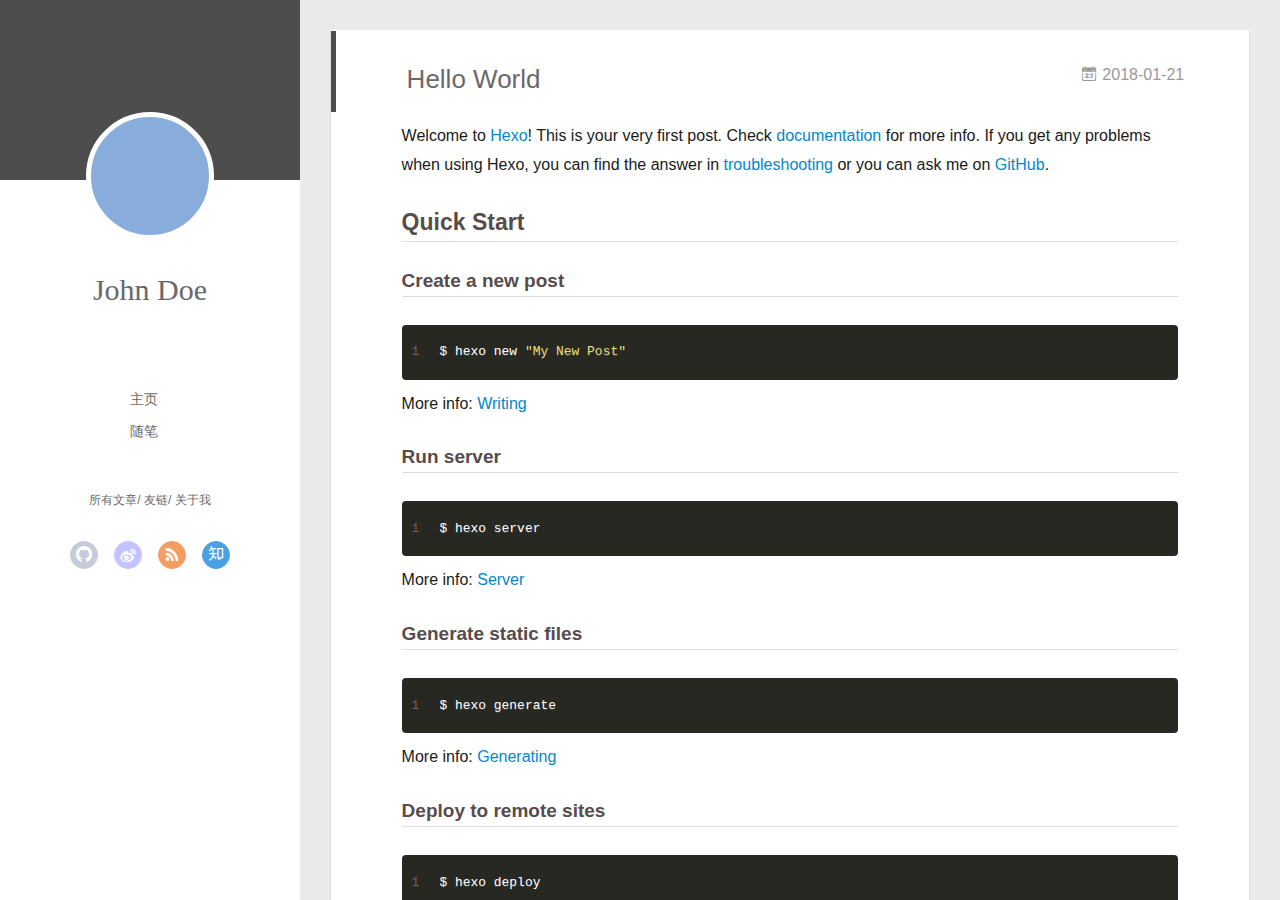
==== index.html @ ac660113 "Site updated: 2018-01-21 02:46:55" ====
<!DOCTYPE html>
<html>
<head>
  <meta charset="utf-8">
  
  <meta name="renderer" content="webkit">
  <meta http-equiv="X-UA-Compatible" content="IE=edge" >
  <link rel="dns-prefetch" href="http://yoursite.com">
  <title>Hexo</title>
  <meta name="viewport" content="width=device-width, initial-scale=1, maximum-scale=1">
  <meta property="og:type" content="website">
<meta property="og:title" content="Hexo">
<meta property="og:url" content="http://yoursite.com/index.html">
<meta property="og:site_name" content="Hexo">
<meta name="twitter:card" content="summary">
<meta name="twitter:title" content="Hexo">
  
    <link rel="alternative" href="/atom.xml" title="Hexo" type="application/atom+xml">
  
  
    <link rel="icon" href="/favicon.png">
  
  <link rel="stylesheet" type="text/css" href="/./main.0cf68a.css">
  <style type="text/css">
  
    #container.show {
      background: linear-gradient(200deg,#a0cfe4,#e8c37e);
    }
  </style>
  

  

</head>

<body>
  <div id="container" q-class="show:isCtnShow">
    <canvas id="anm-canvas" class="anm-canvas"></canvas>
    <div class="left-col" q-class="show:isShow">
      
<div class="overlay" style="background: #4d4d4d"></div>
<div class="intrude-less">
	<header id="header" class="inner">
		<a href="/" class="profilepic">
			<img src="" class="js-avatar">
		</a>
		<hgroup>
		  <h1 class="header-author"><a href="/">John Doe</a></h1>
		</hgroup>
		

		<nav class="header-menu">
			<ul>
			
				<li><a href="/">主页</a></li>
	        
				<li><a href="/tags/随笔/">随笔</a></li>
	        
			</ul>
		</nav>
		<nav class="header-smart-menu">
    		
    			
    			<a q-on="click: openSlider(e, 'innerArchive')" href="javascript:void(0)">所有文章</a>
    			
            
    			
    			<a q-on="click: openSlider(e, 'friends')" href="javascript:void(0)">友链</a>
    			
            
    			
    			<a q-on="click: openSlider(e, 'aboutme')" href="javascript:void(0)">关于我</a>
    			
            
		</nav>
		<nav class="header-nav">
			<div class="social">
				
					<a class="github" target="_blank" href="#" title="github"><i class="icon-github"></i></a>
		        
					<a class="weibo" target="_blank" href="#" title="weibo"><i class="icon-weibo"></i></a>
		        
					<a class="rss" target="_blank" href="#" title="rss"><i class="icon-rss"></i></a>
		        
					<a class="zhihu" target="_blank" href="#" title="zhihu"><i class="icon-zhihu"></i></a>
		        
			</div>
		</nav>
	</header>		
</div>

    </div>
    <div class="mid-col" q-class="show:isShow,hide:isShow|isFalse">
      
<nav id="mobile-nav">
  	<div class="overlay js-overlay" style="background: #4d4d4d"></div>
	<div class="btnctn js-mobile-btnctn">
  		<div class="slider-trigger list" q-on="click: openSlider(e)"><i class="icon icon-sort"></i></div>
	</div>
	<div class="intrude-less">
		<header id="header" class="inner">
			<div class="profilepic">
				<img src="" class="js-avatar">
			</div>
			<hgroup>
			  <h1 class="header-author js-header-author">John Doe</h1>
			</hgroup>
			
			
			
				
			
				
			
			
			
			<nav class="header-nav">
				<div class="social">
					
						<a class="github" target="_blank" href="#" title="github"><i class="icon-github"></i></a>
			        
						<a class="weibo" target="_blank" href="#" title="weibo"><i class="icon-weibo"></i></a>
			        
						<a class="rss" target="_blank" href="#" title="rss"><i class="icon-rss"></i></a>
			        
						<a class="zhihu" target="_blank" href="#" title="zhihu"><i class="icon-zhihu"></i></a>
			        
				</div>
			</nav>

			<nav class="header-menu js-header-menu">
				<ul style="width: 50%">
				
				
					<li style="width: 50%"><a href="/">主页</a></li>
		        
					<li style="width: 50%"><a href="/tags/随笔/">随笔</a></li>
		        
				</ul>
			</nav>
		</header>				
	</div>
	<div class="mobile-mask" style="display:none" q-show="isShow"></div>
</nav>

      <div id="wrapper" class="body-wrap">
        <div class="menu-l">
          <div class="canvas-wrap">
            <canvas data-colors="#eaeaea" data-sectionHeight="100" data-contentId="js-content" id="myCanvas1" class="anm-canvas"></canvas>
          </div>
          <div id="js-content" class="content-ll">
            
  
    <article id="post-hello-world" class="article article-type-post  article-index" itemscope itemprop="blogPost">
  <div class="article-inner">
    
      <header class="article-header">
        
  
    <h1 itemprop="name">
      <a class="article-title" href="/2018/01/21/hello-world/">Hello World</a>
    </h1>
  

        
        <a href="/2018/01/21/hello-world/" class="archive-article-date">
  	<time datetime="2018-01-20T18:37:16.079Z" itemprop="datePublished"><i class="icon-calendar icon"></i>2018-01-21</time>
</a>
        
      </header>
    
    <div class="article-entry" itemprop="articleBody">
      
        <p>Welcome to <a href="https://hexo.io/" target="_blank" rel="noopener">Hexo</a>! This is your very first post. Check <a href="https://hexo.io/docs/" target="_blank" rel="noopener">documentation</a> for more info. If you get any problems when using Hexo, you can find the answer in <a href="https://hexo.io/docs/troubleshooting.html" target="_blank" rel="noopener">troubleshooting</a> or you can ask me on <a href="https://github.com/hexojs/hexo/issues" target="_blank" rel="noopener">GitHub</a>.</p>
<h2 id="Quick-Start"><a href="#Quick-Start" class="headerlink" title="Quick Start"></a>Quick Start</h2><h3 id="Create-a-new-post"><a href="#Create-a-new-post" class="headerlink" title="Create a new post"></a>Create a new post</h3><figure class="highlight bash"><table><tr><td class="gutter"><pre><span class="line">1</span><br></pre></td><td class="code"><pre><span class="line">$ hexo new <span class="string">"My New Post"</span></span><br></pre></td></tr></table></figure>
<p>More info: <a href="https://hexo.io/docs/writing.html" target="_blank" rel="noopener">Writing</a></p>
<h3 id="Run-server"><a href="#Run-server" class="headerlink" title="Run server"></a>Run server</h3><figure class="highlight bash"><table><tr><td class="gutter"><pre><span class="line">1</span><br></pre></td><td class="code"><pre><span class="line">$ hexo server</span><br></pre></td></tr></table></figure>
<p>More info: <a href="https://hexo.io/docs/server.html" target="_blank" rel="noopener">Server</a></p>
<h3 id="Generate-static-files"><a href="#Generate-static-files" class="headerlink" title="Generate static files"></a>Generate static files</h3><figure class="highlight bash"><table><tr><td class="gutter"><pre><span class="line">1</span><br></pre></td><td class="code"><pre><span class="line">$ hexo generate</span><br></pre></td></tr></table></figure>
<p>More info: <a href="https://hexo.io/docs/generating.html" target="_blank" rel="noopener">Generating</a></p>
<h3 id="Deploy-to-remote-sites"><a href="#Deploy-to-remote-sites" class="headerlink" title="Deploy to remote sites"></a>Deploy to remote sites</h3><figure class="highlight bash"><table><tr><td class="gutter"><pre><span class="line">1</span><br></pre></td><td class="code"><pre><span class="line">$ hexo deploy</span><br></pre></td></tr></table></figure>
<p>More info: <a href="https://hexo.io/docs/deployment.html" target="_blank" rel="noopener">Deployment</a></p>

      

      
    </div>
    <div class="article-info article-info-index">
      
      
      

      
        <p class="article-more-link">
          <a class="article-more-a" href="/2018/01/21/hello-world/">展开全文 >></a>
        </p>
      

      
      <div class="clearfix"></div>
    </div>
  </div>
</article>

<aside class="wrap-side-operation">
    <div class="mod-side-operation">
        
        <div class="jump-container" id="js-jump-container" style="display:none;">
            <a href="javascript:void(0)" class="mod-side-operation__jump-to-top">
                <i class="icon-font icon-back"></i>
            </a>
            <div id="js-jump-plan-container" class="jump-plan-container" style="top: -11px;">
                <i class="icon-font icon-plane jump-plane"></i>
            </div>
        </div>
        
        
    </div>
</aside>




  
  


          </div>
        </div>
      </div>
      <footer id="footer">
  <div class="outer">
    <div id="footer-info">
    	<div class="footer-left">
    		&copy; 2018 John Doe
    	</div>
      	<div class="footer-right">
      		<a href="http://hexo.io/" target="_blank">Hexo</a>  Theme <a href="https://github.com/litten/hexo-theme-yilia" target="_blank">Yilia</a> by Litten
      	</div>
    </div>
  </div>
</footer>
    </div>
    <script>
	var yiliaConfig = {
		mathjax: false,
		isHome: true,
		isPost: false,
		isArchive: false,
		isTag: false,
		isCategory: false,
		open_in_new: false,
		toc_hide_index: true,
		root: "/",
		innerArchive: true,
		showTags: false
	}
</script>

<script>!function(t){function n(e){if(r[e])return r[e].exports;var i=r[e]={exports:{},id:e,loaded:!1};return t[e].call(i.exports,i,i.exports,n),i.loaded=!0,i.exports}var r={};n.m=t,n.c=r,n.p="./",n(0)}([function(t,n,r){r(195),t.exports=r(191)},function(t,n,r){var e=r(3),i=r(52),o=r(27),u=r(28),c=r(53),f="prototype",a=function(t,n,r){var s,l,h,v,p=t&a.F,d=t&a.G,y=t&a.S,g=t&a.P,b=t&a.B,m=d?e:y?e[n]||(e[n]={}):(e[n]||{})[f],x=d?i:i[n]||(i[n]={}),w=x[f]||(x[f]={});d&&(r=n);for(s in r)l=!p&&m&&void 0!==m[s],h=(l?m:r)[s],v=b&&l?c(h,e):g&&"function"==typeof h?c(Function.call,h):h,m&&u(m,s,h,t&a.U),x[s]!=h&&o(x,s,v),g&&w[s]!=h&&(w[s]=h)};e.core=i,a.F=1,a.G=2,a.S=4,a.P=8,a.B=16,a.W=32,a.U=64,a.R=128,t.exports=a},function(t,n,r){var e=r(6);t.exports=function(t){if(!e(t))throw TypeError(t+" is not an object!");return t}},function(t,n){var r=t.exports="undefined"!=typeof window&&window.Math==Math?window:"undefined"!=typeof self&&self.Math==Math?self:Function("return this")();"number"==typeof __g&&(__g=r)},function(t,n){t.exports=function(t){try{return!!t()}catch(t){return!0}}},function(t,n){var r=t.exports="undefined"!=typeof window&&window.Math==Math?window:"undefined"!=typeof self&&self.Math==Math?self:Function("return this")();"number"==typeof __g&&(__g=r)},function(t,n){t.exports=function(t){return"object"==typeof t?null!==t:"function"==typeof t}},function(t,n,r){var e=r(126)("wks"),i=r(76),o=r(3).Symbol,u="function"==typeof o;(t.exports=function(t){return e[t]||(e[t]=u&&o[t]||(u?o:i)("Symbol."+t))}).store=e},function(t,n){var r={}.hasOwnProperty;t.exports=function(t,n){return r.call(t,n)}},function(t,n,r){var e=r(94),i=r(33);t.exports=function(t){return e(i(t))}},function(t,n,r){t.exports=!r(4)(function(){return 7!=Object.defineProperty({},"a",{get:function(){return 7}}).a})},function(t,n,r){var e=r(2),i=r(167),o=r(50),u=Object.defineProperty;n.f=r(10)?Object.defineProperty:function(t,n,r){if(e(t),n=o(n,!0),e(r),i)try{return u(t,n,r)}catch(t){}if("get"in r||"set"in r)throw TypeError("Accessors not supported!");return"value"in r&&(t[n]=r.value),t}},function(t,n,r){t.exports=!r(18)(function(){return 7!=Object.defineProperty({},"a",{get:function(){return 7}}).a})},function(t,n,r){var e=r(14),i=r(22);t.exports=r(12)?function(t,n,r){return e.f(t,n,i(1,r))}:function(t,n,r){return t[n]=r,t}},function(t,n,r){var e=r(20),i=r(58),o=r(42),u=Object.defineProperty;n.f=r(12)?Object.defineProperty:function(t,n,r){if(e(t),n=o(n,!0),e(r),i)try{return u(t,n,r)}catch(t){}if("get"in r||"set"in r)throw TypeError("Accessors not supported!");return"value"in r&&(t[n]=r.value),t}},function(t,n,r){var e=r(40)("wks"),i=r(23),o=r(5).Symbol,u="function"==typeof o;(t.exports=function(t){return e[t]||(e[t]=u&&o[t]||(u?o:i)("Symbol."+t))}).store=e},function(t,n,r){var e=r(67),i=Math.min;t.exports=function(t){return t>0?i(e(t),9007199254740991):0}},function(t,n,r){var e=r(46);t.exports=function(t){return Object(e(t))}},function(t,n){t.exports=function(t){try{return!!t()}catch(t){return!0}}},function(t,n,r){var e=r(63),i=r(34);t.exports=Object.keys||function(t){return e(t,i)}},function(t,n,r){var e=r(21);t.exports=function(t){if(!e(t))throw TypeError(t+" is not an object!");return t}},function(t,n){t.exports=function(t){return"object"==typeof t?null!==t:"function"==typeof t}},function(t,n){t.exports=function(t,n){return{enumerable:!(1&t),configurable:!(2&t),writable:!(4&t),value:n}}},function(t,n){var r=0,e=Math.random();t.exports=function(t){return"Symbol(".concat(void 0===t?"":t,")_",(++r+e).toString(36))}},function(t,n){var r={}.hasOwnProperty;t.exports=function(t,n){return r.call(t,n)}},function(t,n){var r=t.exports={version:"2.4.0"};"number"==typeof __e&&(__e=r)},function(t,n){t.exports=function(t){if("function"!=typeof t)throw TypeError(t+" is not a function!");return t}},function(t,n,r){var e=r(11),i=r(66);t.exports=r(10)?function(t,n,r){return e.f(t,n,i(1,r))}:function(t,n,r){return t[n]=r,t}},function(t,n,r){var e=r(3),i=r(27),o=r(24),u=r(76)("src"),c="toString",f=Function[c],a=(""+f).split(c);r(52).inspectSource=function(t){return f.call(t)},(t.exports=function(t,n,r,c){var f="function"==typeof r;f&&(o(r,"name")||i(r,"name",n)),t[n]!==r&&(f&&(o(r,u)||i(r,u,t[n]?""+t[n]:a.join(String(n)))),t===e?t[n]=r:c?t[n]?t[n]=r:i(t,n,r):(delete t[n],i(t,n,r)))})(Function.prototype,c,function(){return"function"==typeof this&&this[u]||f.call(this)})},function(t,n,r){var e=r(1),i=r(4),o=r(46),u=function(t,n,r,e){var i=String(o(t)),u="<"+n;return""!==r&&(u+=" "+r+'="'+String(e).replace(/"/g,"&quot;")+'"'),u+">"+i+"</"+n+">"};t.exports=function(t,n){var r={};r[t]=n(u),e(e.P+e.F*i(function(){var n=""[t]('"');return n!==n.toLowerCase()||n.split('"').length>3}),"String",r)}},function(t,n,r){var e=r(115),i=r(46);t.exports=function(t){return e(i(t))}},function(t,n,r){var e=r(116),i=r(66),o=r(30),u=r(50),c=r(24),f=r(167),a=Object.getOwnPropertyDescriptor;n.f=r(10)?a:function(t,n){if(t=o(t),n=u(n,!0),f)try{return a(t,n)}catch(t){}if(c(t,n))return i(!e.f.call(t,n),t[n])}},function(t,n,r){var e=r(24),i=r(17),o=r(145)("IE_PROTO"),u=Object.prototype;t.exports=Object.getPrototypeOf||function(t){return t=i(t),e(t,o)?t[o]:"function"==typeof t.constructor&&t instanceof t.constructor?t.constructor.prototype:t instanceof Object?u:null}},function(t,n){t.exports=function(t){if(void 0==t)throw TypeError("Can't call method on  "+t);return t}},function(t,n){t.exports="constructor,hasOwnProperty,isPrototypeOf,propertyIsEnumerable,toLocaleString,toString,valueOf".split(",")},function(t,n){t.exports={}},function(t,n){t.exports=!0},function(t,n){n.f={}.propertyIsEnumerable},function(t,n,r){var e=r(14).f,i=r(8),o=r(15)("toStringTag");t.exports=function(t,n,r){t&&!i(t=r?t:t.prototype,o)&&e(t,o,{configurable:!0,value:n})}},function(t,n,r){var e=r(40)("keys"),i=r(23);t.exports=function(t){return e[t]||(e[t]=i(t))}},function(t,n,r){var e=r(5),i="__core-js_shared__",o=e[i]||(e[i]={});t.exports=function(t){return o[t]||(o[t]={})}},function(t,n){var r=Math.ceil,e=Math.floor;t.exports=function(t){return isNaN(t=+t)?0:(t>0?e:r)(t)}},function(t,n,r){var e=r(21);t.exports=function(t,n){if(!e(t))return t;var r,i;if(n&&"function"==typeof(r=t.toString)&&!e(i=r.call(t)))return i;if("function"==typeof(r=t.valueOf)&&!e(i=r.call(t)))return i;if(!n&&"function"==typeof(r=t.toString)&&!e(i=r.call(t)))return i;throw TypeError("Can't convert object to primitive value")}},function(t,n,r){var e=r(5),i=r(25),o=r(36),u=r(44),c=r(14).f;t.exports=function(t){var n=i.Symbol||(i.Symbol=o?{}:e.Symbol||{});"_"==t.charAt(0)||t in n||c(n,t,{value:u.f(t)})}},function(t,n,r){n.f=r(15)},function(t,n){var r={}.toString;t.exports=function(t){return r.call(t).slice(8,-1)}},function(t,n){t.exports=function(t){if(void 0==t)throw TypeError("Can't call method on  "+t);return t}},function(t,n,r){var e=r(4);t.exports=function(t,n){return!!t&&e(function(){n?t.call(null,function(){},1):t.call(null)})}},function(t,n,r){var e=r(53),i=r(115),o=r(17),u=r(16),c=r(203);t.exports=function(t,n){var r=1==t,f=2==t,a=3==t,s=4==t,l=6==t,h=5==t||l,v=n||c;return function(n,c,p){for(var d,y,g=o(n),b=i(g),m=e(c,p,3),x=u(b.length),w=0,S=r?v(n,x):f?v(n,0):void 0;x>w;w++)if((h||w in b)&&(d=b[w],y=m(d,w,g),t))if(r)S[w]=y;else if(y)switch(t){case 3:return!0;case 5:return d;case 6:return w;case 2:S.push(d)}else if(s)return!1;return l?-1:a||s?s:S}}},function(t,n,r){var e=r(1),i=r(52),o=r(4);t.exports=function(t,n){var r=(i.Object||{})[t]||Object[t],u={};u[t]=n(r),e(e.S+e.F*o(function(){r(1)}),"Object",u)}},function(t,n,r){var e=r(6);t.exports=function(t,n){if(!e(t))return t;var r,i;if(n&&"function"==typeof(r=t.toString)&&!e(i=r.call(t)))return i;if("function"==typeof(r=t.valueOf)&&!e(i=r.call(t)))return i;if(!n&&"function"==typeof(r=t.toString)&&!e(i=r.call(t)))return i;throw TypeError("Can't convert object to primitive value")}},function(t,n,r){var e=r(5),i=r(25),o=r(91),u=r(13),c="prototype",f=function(t,n,r){var a,s,l,h=t&f.F,v=t&f.G,p=t&f.S,d=t&f.P,y=t&f.B,g=t&f.W,b=v?i:i[n]||(i[n]={}),m=b[c],x=v?e:p?e[n]:(e[n]||{})[c];v&&(r=n);for(a in r)(s=!h&&x&&void 0!==x[a])&&a in b||(l=s?x[a]:r[a],b[a]=v&&"function"!=typeof x[a]?r[a]:y&&s?o(l,e):g&&x[a]==l?function(t){var n=function(n,r,e){if(this instanceof t){switch(arguments.length){case 0:return new t;case 1:return new t(n);case 2:return new t(n,r)}return new t(n,r,e)}return t.apply(this,arguments)};return n[c]=t[c],n}(l):d&&"function"==typeof l?o(Function.call,l):l,d&&((b.virtual||(b.virtual={}))[a]=l,t&f.R&&m&&!m[a]&&u(m,a,l)))};f.F=1,f.G=2,f.S=4,f.P=8,f.B=16,f.W=32,f.U=64,f.R=128,t.exports=f},function(t,n){var r=t.exports={version:"2.4.0"};"number"==typeof __e&&(__e=r)},function(t,n,r){var e=r(26);t.exports=function(t,n,r){if(e(t),void 0===n)return t;switch(r){case 1:return function(r){return t.call(n,r)};case 2:return function(r,e){return t.call(n,r,e)};case 3:return function(r,e,i){return t.call(n,r,e,i)}}return function(){return t.apply(n,arguments)}}},function(t,n,r){var e=r(183),i=r(1),o=r(126)("metadata"),u=o.store||(o.store=new(r(186))),c=function(t,n,r){var i=u.get(t);if(!i){if(!r)return;u.set(t,i=new e)}var o=i.get(n);if(!o){if(!r)return;i.set(n,o=new e)}return o},f=function(t,n,r){var e=c(n,r,!1);return void 0!==e&&e.has(t)},a=function(t,n,r){var e=c(n,r,!1);return void 0===e?void 0:e.get(t)},s=function(t,n,r,e){c(r,e,!0).set(t,n)},l=function(t,n){var r=c(t,n,!1),e=[];return r&&r.forEach(function(t,n){e.push(n)}),e},h=function(t){return void 0===t||"symbol"==typeof t?t:String(t)},v=function(t){i(i.S,"Reflect",t)};t.exports={store:u,map:c,has:f,get:a,set:s,keys:l,key:h,exp:v}},function(t,n,r){"use strict";if(r(10)){var e=r(69),i=r(3),o=r(4),u=r(1),c=r(127),f=r(152),a=r(53),s=r(68),l=r(66),h=r(27),v=r(73),p=r(67),d=r(16),y=r(75),g=r(50),b=r(24),m=r(180),x=r(114),w=r(6),S=r(17),_=r(137),O=r(70),E=r(32),P=r(71).f,j=r(154),F=r(76),M=r(7),A=r(48),N=r(117),T=r(146),I=r(155),k=r(80),L=r(123),R=r(74),C=r(130),D=r(160),U=r(11),W=r(31),G=U.f,B=W.f,V=i.RangeError,z=i.TypeError,q=i.Uint8Array,K="ArrayBuffer",J="Shared"+K,Y="BYTES_PER_ELEMENT",H="prototype",$=Array[H],X=f.ArrayBuffer,Q=f.DataView,Z=A(0),tt=A(2),nt=A(3),rt=A(4),et=A(5),it=A(6),ot=N(!0),ut=N(!1),ct=I.values,ft=I.keys,at=I.entries,st=$.lastIndexOf,lt=$.reduce,ht=$.reduceRight,vt=$.join,pt=$.sort,dt=$.slice,yt=$.toString,gt=$.toLocaleString,bt=M("iterator"),mt=M("toStringTag"),xt=F("typed_constructor"),wt=F("def_constructor"),St=c.CONSTR,_t=c.TYPED,Ot=c.VIEW,Et="Wrong length!",Pt=A(1,function(t,n){return Tt(T(t,t[wt]),n)}),jt=o(function(){return 1===new q(new Uint16Array([1]).buffer)[0]}),Ft=!!q&&!!q[H].set&&o(function(){new q(1).set({})}),Mt=function(t,n){if(void 0===t)throw z(Et);var r=+t,e=d(t);if(n&&!m(r,e))throw V(Et);return e},At=function(t,n){var r=p(t);if(r<0||r%n)throw V("Wrong offset!");return r},Nt=function(t){if(w(t)&&_t in t)return t;throw z(t+" is not a typed array!")},Tt=function(t,n){if(!(w(t)&&xt in t))throw z("It is not a typed array constructor!");return new t(n)},It=function(t,n){return kt(T(t,t[wt]),n)},kt=function(t,n){for(var r=0,e=n.length,i=Tt(t,e);e>r;)i[r]=n[r++];return i},Lt=function(t,n,r){G(t,n,{get:function(){return this._d[r]}})},Rt=function(t){var n,r,e,i,o,u,c=S(t),f=arguments.length,s=f>1?arguments[1]:void 0,l=void 0!==s,h=j(c);if(void 0!=h&&!_(h)){for(u=h.call(c),e=[],n=0;!(o=u.next()).done;n++)e.push(o.value);c=e}for(l&&f>2&&(s=a(s,arguments[2],2)),n=0,r=d(c.length),i=Tt(this,r);r>n;n++)i[n]=l?s(c[n],n):c[n];return i},Ct=function(){for(var t=0,n=arguments.length,r=Tt(this,n);n>t;)r[t]=arguments[t++];return r},Dt=!!q&&o(function(){gt.call(new q(1))}),Ut=function(){return gt.apply(Dt?dt.call(Nt(this)):Nt(this),arguments)},Wt={copyWithin:function(t,n){return D.call(Nt(this),t,n,arguments.length>2?arguments[2]:void 0)},every:function(t){return rt(Nt(this),t,arguments.length>1?arguments[1]:void 0)},fill:function(t){return C.apply(Nt(this),arguments)},filter:function(t){return It(this,tt(Nt(this),t,arguments.length>1?arguments[1]:void 0))},find:function(t){return et(Nt(this),t,arguments.length>1?arguments[1]:void 0)},findIndex:function(t){return it(Nt(this),t,arguments.length>1?arguments[1]:void 0)},forEach:function(t){Z(Nt(this),t,arguments.length>1?arguments[1]:void 0)},indexOf:function(t){return ut(Nt(this),t,arguments.length>1?arguments[1]:void 0)},includes:function(t){return ot(Nt(this),t,arguments.length>1?arguments[1]:void 0)},join:function(t){return vt.apply(Nt(this),arguments)},lastIndexOf:function(t){return st.apply(Nt(this),arguments)},map:function(t){return Pt(Nt(this),t,arguments.length>1?arguments[1]:void 0)},reduce:function(t){return lt.apply(Nt(this),arguments)},reduceRight:function(t){return ht.apply(Nt(this),arguments)},reverse:function(){for(var t,n=this,r=Nt(n).length,e=Math.floor(r/2),i=0;i<e;)t=n[i],n[i++]=n[--r],n[r]=t;return n},some:function(t){return nt(Nt(this),t,arguments.length>1?arguments[1]:void 0)},sort:function(t){return pt.call(Nt(this),t)},subarray:function(t,n){var r=Nt(this),e=r.length,i=y(t,e);return new(T(r,r[wt]))(r.buffer,r.byteOffset+i*r.BYTES_PER_ELEMENT,d((void 0===n?e:y(n,e))-i))}},Gt=function(t,n){return It(this,dt.call(Nt(this),t,n))},Bt=function(t){Nt(this);var n=At(arguments[1],1),r=this.length,e=S(t),i=d(e.length),o=0;if(i+n>r)throw V(Et);for(;o<i;)this[n+o]=e[o++]},Vt={entries:function(){return at.call(Nt(this))},keys:function(){return ft.call(Nt(this))},values:function(){return ct.call(Nt(this))}},zt=function(t,n){return w(t)&&t[_t]&&"symbol"!=typeof n&&n in t&&String(+n)==String(n)},qt=function(t,n){return zt(t,n=g(n,!0))?l(2,t[n]):B(t,n)},Kt=function(t,n,r){return!(zt(t,n=g(n,!0))&&w(r)&&b(r,"value"))||b(r,"get")||b(r,"set")||r.configurable||b(r,"writable")&&!r.writable||b(r,"enumerable")&&!r.enumerable?G(t,n,r):(t[n]=r.value,t)};St||(W.f=qt,U.f=Kt),u(u.S+u.F*!St,"Object",{getOwnPropertyDescriptor:qt,defineProperty:Kt}),o(function(){yt.call({})})&&(yt=gt=function(){return vt.call(this)});var Jt=v({},Wt);v(Jt,Vt),h(Jt,bt,Vt.values),v(Jt,{slice:Gt,set:Bt,constructor:function(){},toString:yt,toLocaleString:Ut}),Lt(Jt,"buffer","b"),Lt(Jt,"byteOffset","o"),Lt(Jt,"byteLength","l"),Lt(Jt,"length","e"),G(Jt,mt,{get:function(){return this[_t]}}),t.exports=function(t,n,r,f){f=!!f;var a=t+(f?"Clamped":"")+"Array",l="Uint8Array"!=a,v="get"+t,p="set"+t,y=i[a],g=y||{},b=y&&E(y),m=!y||!c.ABV,S={},_=y&&y[H],j=function(t,r){var e=t._d;return e.v[v](r*n+e.o,jt)},F=function(t,r,e){var i=t._d;f&&(e=(e=Math.round(e))<0?0:e>255?255:255&e),i.v[p](r*n+i.o,e,jt)},M=function(t,n){G(t,n,{get:function(){return j(this,n)},set:function(t){return F(this,n,t)},enumerable:!0})};m?(y=r(function(t,r,e,i){s(t,y,a,"_d");var o,u,c,f,l=0,v=0;if(w(r)){if(!(r instanceof X||(f=x(r))==K||f==J))return _t in r?kt(y,r):Rt.call(y,r);o=r,v=At(e,n);var p=r.byteLength;if(void 0===i){if(p%n)throw V(Et);if((u=p-v)<0)throw V(Et)}else if((u=d(i)*n)+v>p)throw V(Et);c=u/n}else c=Mt(r,!0),u=c*n,o=new X(u);for(h(t,"_d",{b:o,o:v,l:u,e:c,v:new Q(o)});l<c;)M(t,l++)}),_=y[H]=O(Jt),h(_,"constructor",y)):L(function(t){new y(null),new y(t)},!0)||(y=r(function(t,r,e,i){s(t,y,a);var o;return w(r)?r instanceof X||(o=x(r))==K||o==J?void 0!==i?new g(r,At(e,n),i):void 0!==e?new g(r,At(e,n)):new g(r):_t in r?kt(y,r):Rt.call(y,r):new g(Mt(r,l))}),Z(b!==Function.prototype?P(g).concat(P(b)):P(g),function(t){t in y||h(y,t,g[t])}),y[H]=_,e||(_.constructor=y));var A=_[bt],N=!!A&&("values"==A.name||void 0==A.name),T=Vt.values;h(y,xt,!0),h(_,_t,a),h(_,Ot,!0),h(_,wt,y),(f?new y(1)[mt]==a:mt in _)||G(_,mt,{get:function(){return a}}),S[a]=y,u(u.G+u.W+u.F*(y!=g),S),u(u.S,a,{BYTES_PER_ELEMENT:n,from:Rt,of:Ct}),Y in _||h(_,Y,n),u(u.P,a,Wt),R(a),u(u.P+u.F*Ft,a,{set:Bt}),u(u.P+u.F*!N,a,Vt),u(u.P+u.F*(_.toString!=yt),a,{toString:yt}),u(u.P+u.F*o(function(){new y(1).slice()}),a,{slice:Gt}),u(u.P+u.F*(o(function(){return[1,2].toLocaleString()!=new y([1,2]).toLocaleString()})||!o(function(){_.toLocaleString.call([1,2])})),a,{toLocaleString:Ut}),k[a]=N?A:T,e||N||h(_,bt,T)}}else t.exports=function(){}},function(t,n){var r={}.toString;t.exports=function(t){return r.call(t).slice(8,-1)}},function(t,n,r){var e=r(21),i=r(5).document,o=e(i)&&e(i.createElement);t.exports=function(t){return o?i.createElement(t):{}}},function(t,n,r){t.exports=!r(12)&&!r(18)(function(){return 7!=Object.defineProperty(r(57)("div"),"a",{get:function(){return 7}}).a})},function(t,n,r){"use strict";var e=r(36),i=r(51),o=r(64),u=r(13),c=r(8),f=r(35),a=r(96),s=r(38),l=r(103),h=r(15)("iterator"),v=!([].keys&&"next"in[].keys()),p="keys",d="values",y=function(){return this};t.exports=function(t,n,r,g,b,m,x){a(r,n,g);var w,S,_,O=function(t){if(!v&&t in F)return F[t];switch(t){case p:case d:return function(){return new r(this,t)}}return function(){return new r(this,t)}},E=n+" Iterator",P=b==d,j=!1,F=t.prototype,M=F[h]||F["@@iterator"]||b&&F[b],A=M||O(b),N=b?P?O("entries"):A:void 0,T="Array"==n?F.entries||M:M;if(T&&(_=l(T.call(new t)))!==Object.prototype&&(s(_,E,!0),e||c(_,h)||u(_,h,y)),P&&M&&M.name!==d&&(j=!0,A=function(){return M.call(this)}),e&&!x||!v&&!j&&F[h]||u(F,h,A),f[n]=A,f[E]=y,b)if(w={values:P?A:O(d),keys:m?A:O(p),entries:N},x)for(S in w)S in F||o(F,S,w[S]);else i(i.P+i.F*(v||j),n,w);return w}},function(t,n,r){var e=r(20),i=r(100),o=r(34),u=r(39)("IE_PROTO"),c=function(){},f="prototype",a=function(){var t,n=r(57)("iframe"),e=o.length;for(n.style.display="none",r(93).appendChild(n),n.src="javascript:",t=n.contentWindow.document,t.open(),t.write("<script>document.F=Object<\/script>"),t.close(),a=t.F;e--;)delete a[f][o[e]];return a()};t.exports=Object.create||function(t,n){var r;return null!==t?(c[f]=e(t),r=new c,c[f]=null,r[u]=t):r=a(),void 0===n?r:i(r,n)}},function(t,n,r){var e=r(63),i=r(34).concat("length","prototype");n.f=Object.getOwnPropertyNames||function(t){return e(t,i)}},function(t,n){n.f=Object.getOwnPropertySymbols},function(t,n,r){var e=r(8),i=r(9),o=r(90)(!1),u=r(39)("IE_PROTO");t.exports=function(t,n){var r,c=i(t),f=0,a=[];for(r in c)r!=u&&e(c,r)&&a.push(r);for(;n.length>f;)e(c,r=n[f++])&&(~o(a,r)||a.push(r));return a}},function(t,n,r){t.exports=r(13)},function(t,n,r){var e=r(76)("meta"),i=r(6),o=r(24),u=r(11).f,c=0,f=Object.isExtensible||function(){return!0},a=!r(4)(function(){return f(Object.preventExtensions({}))}),s=function(t){u(t,e,{value:{i:"O"+ ++c,w:{}}})},l=function(t,n){if(!i(t))return"symbol"==typeof t?t:("string"==typeof t?"S":"P")+t;if(!o(t,e)){if(!f(t))return"F";if(!n)return"E";s(t)}return t[e].i},h=function(t,n){if(!o(t,e)){if(!f(t))return!0;if(!n)return!1;s(t)}return t[e].w},v=function(t){return a&&p.NEED&&f(t)&&!o(t,e)&&s(t),t},p=t.exports={KEY:e,NEED:!1,fastKey:l,getWeak:h,onFreeze:v}},function(t,n){t.exports=function(t,n){return{enumerable:!(1&t),configurable:!(2&t),writable:!(4&t),value:n}}},function(t,n){var r=Math.ceil,e=Math.floor;t.exports=function(t){return isNaN(t=+t)?0:(t>0?e:r)(t)}},function(t,n){t.exports=function(t,n,r,e){if(!(t instanceof n)||void 0!==e&&e in t)throw TypeError(r+": incorrect invocation!");return t}},function(t,n){t.exports=!1},function(t,n,r){var e=r(2),i=r(173),o=r(133),u=r(145)("IE_PROTO"),c=function(){},f="prototype",a=function(){var t,n=r(132)("iframe"),e=o.length;for(n.style.display="none",r(135).appendChild(n),n.src="javascript:",t=n.contentWindow.document,t.open(),t.write("<script>document.F=Object<\/script>"),t.close(),a=t.F;e--;)delete a[f][o[e]];return a()};t.exports=Object.create||function(t,n){var r;return null!==t?(c[f]=e(t),r=new c,c[f]=null,r[u]=t):r=a(),void 0===n?r:i(r,n)}},function(t,n,r){var e=r(175),i=r(133).concat("length","prototype");n.f=Object.getOwnPropertyNames||function(t){return e(t,i)}},function(t,n,r){var e=r(175),i=r(133);t.exports=Object.keys||function(t){return e(t,i)}},function(t,n,r){var e=r(28);t.exports=function(t,n,r){for(var i in n)e(t,i,n[i],r);return t}},function(t,n,r){"use strict";var e=r(3),i=r(11),o=r(10),u=r(7)("species");t.exports=function(t){var n=e[t];o&&n&&!n[u]&&i.f(n,u,{configurable:!0,get:function(){return this}})}},function(t,n,r){var e=r(67),i=Math.max,o=Math.min;t.exports=function(t,n){return t=e(t),t<0?i(t+n,0):o(t,n)}},function(t,n){var r=0,e=Math.random();t.exports=function(t){return"Symbol(".concat(void 0===t?"":t,")_",(++r+e).toString(36))}},function(t,n,r){var e=r(33);t.exports=function(t){return Object(e(t))}},function(t,n,r){var e=r(7)("unscopables"),i=Array.prototype;void 0==i[e]&&r(27)(i,e,{}),t.exports=function(t){i[e][t]=!0}},function(t,n,r){var e=r(53),i=r(169),o=r(137),u=r(2),c=r(16),f=r(154),a={},s={},n=t.exports=function(t,n,r,l,h){var v,p,d,y,g=h?function(){return t}:f(t),b=e(r,l,n?2:1),m=0;if("function"!=typeof g)throw TypeError(t+" is not iterable!");if(o(g)){for(v=c(t.length);v>m;m++)if((y=n?b(u(p=t[m])[0],p[1]):b(t[m]))===a||y===s)return y}else for(d=g.call(t);!(p=d.next()).done;)if((y=i(d,b,p.value,n))===a||y===s)return y};n.BREAK=a,n.RETURN=s},function(t,n){t.exports={}},function(t,n,r){var e=r(11).f,i=r(24),o=r(7)("toStringTag");t.exports=function(t,n,r){t&&!i(t=r?t:t.prototype,o)&&e(t,o,{configurable:!0,value:n})}},function(t,n,r){var e=r(1),i=r(46),o=r(4),u=r(150),c="["+u+"]",f="​",a=RegExp("^"+c+c+"*"),s=RegExp(c+c+"*$"),l=function(t,n,r){var i={},c=o(function(){return!!u[t]()||f[t]()!=f}),a=i[t]=c?n(h):u[t];r&&(i[r]=a),e(e.P+e.F*c,"String",i)},h=l.trim=function(t,n){return t=String(i(t)),1&n&&(t=t.replace(a,"")),2&n&&(t=t.replace(s,"")),t};t.exports=l},function(t,n,r){t.exports={default:r(86),__esModule:!0}},function(t,n,r){t.exports={default:r(87),__esModule:!0}},function(t,n,r){"use strict";function e(t){return t&&t.__esModule?t:{default:t}}n.__esModule=!0;var i=r(84),o=e(i),u=r(83),c=e(u),f="function"==typeof c.default&&"symbol"==typeof o.default?function(t){return typeof t}:function(t){return t&&"function"==typeof c.default&&t.constructor===c.default&&t!==c.default.prototype?"symbol":typeof t};n.default="function"==typeof c.default&&"symbol"===f(o.default)?function(t){return void 0===t?"undefined":f(t)}:function(t){return t&&"function"==typeof c.default&&t.constructor===c.default&&t!==c.default.prototype?"symbol":void 0===t?"undefined":f(t)}},function(t,n,r){r(110),r(108),r(111),r(112),t.exports=r(25).Symbol},function(t,n,r){r(109),r(113),t.exports=r(44).f("iterator")},function(t,n){t.exports=function(t){if("function"!=typeof t)throw TypeError(t+" is not a function!");return t}},function(t,n){t.exports=function(){}},function(t,n,r){var e=r(9),i=r(106),o=r(105);t.exports=function(t){return function(n,r,u){var c,f=e(n),a=i(f.length),s=o(u,a);if(t&&r!=r){for(;a>s;)if((c=f[s++])!=c)return!0}else for(;a>s;s++)if((t||s in f)&&f[s]===r)return t||s||0;return!t&&-1}}},function(t,n,r){var e=r(88);t.exports=function(t,n,r){if(e(t),void 0===n)return t;switch(r){case 1:return function(r){return t.call(n,r)};case 2:return function(r,e){return t.call(n,r,e)};case 3:return function(r,e,i){return t.call(n,r,e,i)}}return function(){return t.apply(n,arguments)}}},function(t,n,r){var e=r(19),i=r(62),o=r(37);t.exports=function(t){var n=e(t),r=i.f;if(r)for(var u,c=r(t),f=o.f,a=0;c.length>a;)f.call(t,u=c[a++])&&n.push(u);return n}},function(t,n,r){t.exports=r(5).document&&document.documentElement},function(t,n,r){var e=r(56);t.exports=Object("z").propertyIsEnumerable(0)?Object:function(t){return"String"==e(t)?t.split(""):Object(t)}},function(t,n,r){var e=r(56);t.exports=Array.isArray||function(t){return"Array"==e(t)}},function(t,n,r){"use strict";var e=r(60),i=r(22),o=r(38),u={};r(13)(u,r(15)("iterator"),function(){return this}),t.exports=function(t,n,r){t.prototype=e(u,{next:i(1,r)}),o(t,n+" Iterator")}},function(t,n){t.exports=function(t,n){return{value:n,done:!!t}}},function(t,n,r){var e=r(19),i=r(9);t.exports=function(t,n){for(var r,o=i(t),u=e(o),c=u.length,f=0;c>f;)if(o[r=u[f++]]===n)return r}},function(t,n,r){var e=r(23)("meta"),i=r(21),o=r(8),u=r(14).f,c=0,f=Object.isExtensible||function(){return!0},a=!r(18)(function(){return f(Object.preventExtensions({}))}),s=function(t){u(t,e,{value:{i:"O"+ ++c,w:{}}})},l=function(t,n){if(!i(t))return"symbol"==typeof t?t:("string"==typeof t?"S":"P")+t;if(!o(t,e)){if(!f(t))return"F";if(!n)return"E";s(t)}return t[e].i},h=function(t,n){if(!o(t,e)){if(!f(t))return!0;if(!n)return!1;s(t)}return t[e].w},v=function(t){return a&&p.NEED&&f(t)&&!o(t,e)&&s(t),t},p=t.exports={KEY:e,NEED:!1,fastKey:l,getWeak:h,onFreeze:v}},function(t,n,r){var e=r(14),i=r(20),o=r(19);t.exports=r(12)?Object.defineProperties:function(t,n){i(t);for(var r,u=o(n),c=u.length,f=0;c>f;)e.f(t,r=u[f++],n[r]);return t}},function(t,n,r){var e=r(37),i=r(22),o=r(9),u=r(42),c=r(8),f=r(58),a=Object.getOwnPropertyDescriptor;n.f=r(12)?a:function(t,n){if(t=o(t),n=u(n,!0),f)try{return a(t,n)}catch(t){}if(c(t,n))return i(!e.f.call(t,n),t[n])}},function(t,n,r){var e=r(9),i=r(61).f,o={}.toString,u="object"==typeof window&&window&&Object.getOwnPropertyNames?Object.getOwnPropertyNames(window):[],c=function(t){try{return i(t)}catch(t){return u.slice()}};t.exports.f=function(t){return u&&"[object Window]"==o.call(t)?c(t):i(e(t))}},function(t,n,r){var e=r(8),i=r(77),o=r(39)("IE_PROTO"),u=Object.prototype;t.exports=Object.getPrototypeOf||function(t){return t=i(t),e(t,o)?t[o]:"function"==typeof t.constructor&&t instanceof t.constructor?t.constructor.prototype:t instanceof Object?u:null}},function(t,n,r){var e=r(41),i=r(33);t.exports=function(t){return function(n,r){var o,u,c=String(i(n)),f=e(r),a=c.length;return f<0||f>=a?t?"":void 0:(o=c.charCodeAt(f),o<55296||o>56319||f+1===a||(u=c.charCodeAt(f+1))<56320||u>57343?t?c.charAt(f):o:t?c.slice(f,f+2):u-56320+(o-55296<<10)+65536)}}},function(t,n,r){var e=r(41),i=Math.max,o=Math.min;t.exports=function(t,n){return t=e(t),t<0?i(t+n,0):o(t,n)}},function(t,n,r){var e=r(41),i=Math.min;t.exports=function(t){return t>0?i(e(t),9007199254740991):0}},function(t,n,r){"use strict";var e=r(89),i=r(97),o=r(35),u=r(9);t.exports=r(59)(Array,"Array",function(t,n){this._t=u(t),this._i=0,this._k=n},function(){var t=this._t,n=this._k,r=this._i++;return!t||r>=t.length?(this._t=void 0,i(1)):"keys"==n?i(0,r):"values"==n?i(0,t[r]):i(0,[r,t[r]])},"values"),o.Arguments=o.Array,e("keys"),e("values"),e("entries")},function(t,n){},function(t,n,r){"use strict";var e=r(104)(!0);r(59)(String,"String",function(t){this._t=String(t),this._i=0},function(){var t,n=this._t,r=this._i;return r>=n.length?{value:void 0,done:!0}:(t=e(n,r),this._i+=t.length,{value:t,done:!1})})},function(t,n,r){"use strict";var e=r(5),i=r(8),o=r(12),u=r(51),c=r(64),f=r(99).KEY,a=r(18),s=r(40),l=r(38),h=r(23),v=r(15),p=r(44),d=r(43),y=r(98),g=r(92),b=r(95),m=r(20),x=r(9),w=r(42),S=r(22),_=r(60),O=r(102),E=r(101),P=r(14),j=r(19),F=E.f,M=P.f,A=O.f,N=e.Symbol,T=e.JSON,I=T&&T.stringify,k="prototype",L=v("_hidden"),R=v("toPrimitive"),C={}.propertyIsEnumerable,D=s("symbol-registry"),U=s("symbols"),W=s("op-symbols"),G=Object[k],B="function"==typeof N,V=e.QObject,z=!V||!V[k]||!V[k].findChild,q=o&&a(function(){return 7!=_(M({},"a",{get:function(){return M(this,"a",{value:7}).a}})).a})?function(t,n,r){var e=F(G,n);e&&delete G[n],M(t,n,r),e&&t!==G&&M(G,n,e)}:M,K=function(t){var n=U[t]=_(N[k]);return n._k=t,n},J=B&&"symbol"==typeof N.iterator?function(t){return"symbol"==typeof t}:function(t){return t instanceof N},Y=function(t,n,r){return t===G&&Y(W,n,r),m(t),n=w(n,!0),m(r),i(U,n)?(r.enumerable?(i(t,L)&&t[L][n]&&(t[L][n]=!1),r=_(r,{enumerable:S(0,!1)})):(i(t,L)||M(t,L,S(1,{})),t[L][n]=!0),q(t,n,r)):M(t,n,r)},H=function(t,n){m(t);for(var r,e=g(n=x(n)),i=0,o=e.length;o>i;)Y(t,r=e[i++],n[r]);return t},$=function(t,n){return void 0===n?_(t):H(_(t),n)},X=function(t){var n=C.call(this,t=w(t,!0));return!(this===G&&i(U,t)&&!i(W,t))&&(!(n||!i(this,t)||!i(U,t)||i(this,L)&&this[L][t])||n)},Q=function(t,n){if(t=x(t),n=w(n,!0),t!==G||!i(U,n)||i(W,n)){var r=F(t,n);return!r||!i(U,n)||i(t,L)&&t[L][n]||(r.enumerable=!0),r}},Z=function(t){for(var n,r=A(x(t)),e=[],o=0;r.length>o;)i(U,n=r[o++])||n==L||n==f||e.push(n);return e},tt=function(t){for(var n,r=t===G,e=A(r?W:x(t)),o=[],u=0;e.length>u;)!i(U,n=e[u++])||r&&!i(G,n)||o.push(U[n]);return o};B||(N=function(){if(this instanceof N)throw TypeError("Symbol is not a constructor!");var t=h(arguments.length>0?arguments[0]:void 0),n=function(r){this===G&&n.call(W,r),i(this,L)&&i(this[L],t)&&(this[L][t]=!1),q(this,t,S(1,r))};return o&&z&&q(G,t,{configurable:!0,set:n}),K(t)},c(N[k],"toString",function(){return this._k}),E.f=Q,P.f=Y,r(61).f=O.f=Z,r(37).f=X,r(62).f=tt,o&&!r(36)&&c(G,"propertyIsEnumerable",X,!0),p.f=function(t){return K(v(t))}),u(u.G+u.W+u.F*!B,{Symbol:N});for(var nt="hasInstance,isConcatSpreadable,iterator,match,replace,search,species,split,toPrimitive,toStringTag,unscopables".split(","),rt=0;nt.length>rt;)v(nt[rt++]);for(var nt=j(v.store),rt=0;nt.length>rt;)d(nt[rt++]);u(u.S+u.F*!B,"Symbol",{for:function(t){return i(D,t+="")?D[t]:D[t]=N(t)},keyFor:function(t){if(J(t))return y(D,t);throw TypeError(t+" is not a symbol!")},useSetter:function(){z=!0},useSimple:function(){z=!1}}),u(u.S+u.F*!B,"Object",{create:$,defineProperty:Y,defineProperties:H,getOwnPropertyDescriptor:Q,getOwnPropertyNames:Z,getOwnPropertySymbols:tt}),T&&u(u.S+u.F*(!B||a(function(){var t=N();return"[null]"!=I([t])||"{}"!=I({a:t})||"{}"!=I(Object(t))})),"JSON",{stringify:function(t){if(void 0!==t&&!J(t)){for(var n,r,e=[t],i=1;arguments.length>i;)e.push(arguments[i++]);return n=e[1],"function"==typeof n&&(r=n),!r&&b(n)||(n=function(t,n){if(r&&(n=r.call(this,t,n)),!J(n))return n}),e[1]=n,I.apply(T,e)}}}),N[k][R]||r(13)(N[k],R,N[k].valueOf),l(N,"Symbol"),l(Math,"Math",!0),l(e.JSON,"JSON",!0)},function(t,n,r){r(43)("asyncIterator")},function(t,n,r){r(43)("observable")},function(t,n,r){r(107);for(var e=r(5),i=r(13),o=r(35),u=r(15)("toStringTag"),c=["NodeList","DOMTokenList","MediaList","StyleSheetList","CSSRuleList"],f=0;f<5;f++){var a=c[f],s=e[a],l=s&&s.prototype;l&&!l[u]&&i(l,u,a),o[a]=o.Array}},function(t,n,r){var e=r(45),i=r(7)("toStringTag"),o="Arguments"==e(function(){return arguments}()),u=function(t,n){try{return t[n]}catch(t){}};t.exports=function(t){var n,r,c;return void 0===t?"Undefined":null===t?"Null":"string"==typeof(r=u(n=Object(t),i))?r:o?e(n):"Object"==(c=e(n))&&"function"==typeof n.callee?"Arguments":c}},function(t,n,r){var e=r(45);t.exports=Object("z").propertyIsEnumerable(0)?Object:function(t){return"String"==e(t)?t.split(""):Object(t)}},function(t,n){n.f={}.propertyIsEnumerable},function(t,n,r){var e=r(30),i=r(16),o=r(75);t.exports=function(t){return function(n,r,u){var c,f=e(n),a=i(f.length),s=o(u,a);if(t&&r!=r){for(;a>s;)if((c=f[s++])!=c)return!0}else for(;a>s;s++)if((t||s in f)&&f[s]===r)return t||s||0;return!t&&-1}}},function(t,n,r){"use strict";var e=r(3),i=r(1),o=r(28),u=r(73),c=r(65),f=r(79),a=r(68),s=r(6),l=r(4),h=r(123),v=r(81),p=r(136);t.exports=function(t,n,r,d,y,g){var b=e[t],m=b,x=y?"set":"add",w=m&&m.prototype,S={},_=function(t){var n=w[t];o(w,t,"delete"==t?function(t){return!(g&&!s(t))&&n.call(this,0===t?0:t)}:"has"==t?function(t){return!(g&&!s(t))&&n.call(this,0===t?0:t)}:"get"==t?function(t){return g&&!s(t)?void 0:n.call(this,0===t?0:t)}:"add"==t?function(t){return n.call(this,0===t?0:t),this}:function(t,r){return n.call(this,0===t?0:t,r),this})};if("function"==typeof m&&(g||w.forEach&&!l(function(){(new m).entries().next()}))){var O=new m,E=O[x](g?{}:-0,1)!=O,P=l(function(){O.has(1)}),j=h(function(t){new m(t)}),F=!g&&l(function(){for(var t=new m,n=5;n--;)t[x](n,n);return!t.has(-0)});j||(m=n(function(n,r){a(n,m,t);var e=p(new b,n,m);return void 0!=r&&f(r,y,e[x],e),e}),m.prototype=w,w.constructor=m),(P||F)&&(_("delete"),_("has"),y&&_("get")),(F||E)&&_(x),g&&w.clear&&delete w.clear}else m=d.getConstructor(n,t,y,x),u(m.prototype,r),c.NEED=!0;return v(m,t),S[t]=m,i(i.G+i.W+i.F*(m!=b),S),g||d.setStrong(m,t,y),m}},function(t,n,r){"use strict";var e=r(27),i=r(28),o=r(4),u=r(46),c=r(7);t.exports=function(t,n,r){var f=c(t),a=r(u,f,""[t]),s=a[0],l=a[1];o(function(){var n={};return n[f]=function(){return 7},7!=""[t](n)})&&(i(String.prototype,t,s),e(RegExp.prototype,f,2==n?function(t,n){return l.call(t,this,n)}:function(t){return l.call(t,this)}))}
},function(t,n,r){"use strict";var e=r(2);t.exports=function(){var t=e(this),n="";return t.global&&(n+="g"),t.ignoreCase&&(n+="i"),t.multiline&&(n+="m"),t.unicode&&(n+="u"),t.sticky&&(n+="y"),n}},function(t,n){t.exports=function(t,n,r){var e=void 0===r;switch(n.length){case 0:return e?t():t.call(r);case 1:return e?t(n[0]):t.call(r,n[0]);case 2:return e?t(n[0],n[1]):t.call(r,n[0],n[1]);case 3:return e?t(n[0],n[1],n[2]):t.call(r,n[0],n[1],n[2]);case 4:return e?t(n[0],n[1],n[2],n[3]):t.call(r,n[0],n[1],n[2],n[3])}return t.apply(r,n)}},function(t,n,r){var e=r(6),i=r(45),o=r(7)("match");t.exports=function(t){var n;return e(t)&&(void 0!==(n=t[o])?!!n:"RegExp"==i(t))}},function(t,n,r){var e=r(7)("iterator"),i=!1;try{var o=[7][e]();o.return=function(){i=!0},Array.from(o,function(){throw 2})}catch(t){}t.exports=function(t,n){if(!n&&!i)return!1;var r=!1;try{var o=[7],u=o[e]();u.next=function(){return{done:r=!0}},o[e]=function(){return u},t(o)}catch(t){}return r}},function(t,n,r){t.exports=r(69)||!r(4)(function(){var t=Math.random();__defineSetter__.call(null,t,function(){}),delete r(3)[t]})},function(t,n){n.f=Object.getOwnPropertySymbols},function(t,n,r){var e=r(3),i="__core-js_shared__",o=e[i]||(e[i]={});t.exports=function(t){return o[t]||(o[t]={})}},function(t,n,r){for(var e,i=r(3),o=r(27),u=r(76),c=u("typed_array"),f=u("view"),a=!(!i.ArrayBuffer||!i.DataView),s=a,l=0,h="Int8Array,Uint8Array,Uint8ClampedArray,Int16Array,Uint16Array,Int32Array,Uint32Array,Float32Array,Float64Array".split(",");l<9;)(e=i[h[l++]])?(o(e.prototype,c,!0),o(e.prototype,f,!0)):s=!1;t.exports={ABV:a,CONSTR:s,TYPED:c,VIEW:f}},function(t,n){"use strict";var r={versions:function(){var t=window.navigator.userAgent;return{trident:t.indexOf("Trident")>-1,presto:t.indexOf("Presto")>-1,webKit:t.indexOf("AppleWebKit")>-1,gecko:t.indexOf("Gecko")>-1&&-1==t.indexOf("KHTML"),mobile:!!t.match(/AppleWebKit.*Mobile.*/),ios:!!t.match(/\(i[^;]+;( U;)? CPU.+Mac OS X/),android:t.indexOf("Android")>-1||t.indexOf("Linux")>-1,iPhone:t.indexOf("iPhone")>-1||t.indexOf("Mac")>-1,iPad:t.indexOf("iPad")>-1,webApp:-1==t.indexOf("Safari"),weixin:-1==t.indexOf("MicroMessenger")}}()};t.exports=r},function(t,n,r){"use strict";var e=r(85),i=function(t){return t&&t.__esModule?t:{default:t}}(e),o=function(){function t(t,n,e){return n||e?String.fromCharCode(n||e):r[t]||t}function n(t){return e[t]}var r={"&quot;":'"',"&lt;":"<","&gt;":">","&amp;":"&","&nbsp;":" "},e={};for(var u in r)e[r[u]]=u;return r["&apos;"]="'",e["'"]="&#39;",{encode:function(t){return t?(""+t).replace(/['<> "&]/g,n).replace(/\r?\n/g,"<br/>").replace(/\s/g,"&nbsp;"):""},decode:function(n){return n?(""+n).replace(/<br\s*\/?>/gi,"\n").replace(/&quot;|&lt;|&gt;|&amp;|&nbsp;|&apos;|&#(\d+);|&#(\d+)/g,t).replace(/\u00a0/g," "):""},encodeBase16:function(t){if(!t)return t;t+="";for(var n=[],r=0,e=t.length;e>r;r++)n.push(t.charCodeAt(r).toString(16).toUpperCase());return n.join("")},encodeBase16forJSON:function(t){if(!t)return t;t=t.replace(/[\u4E00-\u9FBF]/gi,function(t){return escape(t).replace("%u","\\u")});for(var n=[],r=0,e=t.length;e>r;r++)n.push(t.charCodeAt(r).toString(16).toUpperCase());return n.join("")},decodeBase16:function(t){if(!t)return t;t+="";for(var n=[],r=0,e=t.length;e>r;r+=2)n.push(String.fromCharCode("0x"+t.slice(r,r+2)));return n.join("")},encodeObject:function(t){if(t instanceof Array)for(var n=0,r=t.length;r>n;n++)t[n]=o.encodeObject(t[n]);else if("object"==(void 0===t?"undefined":(0,i.default)(t)))for(var e in t)t[e]=o.encodeObject(t[e]);else if("string"==typeof t)return o.encode(t);return t},loadScript:function(t){var n=document.createElement("script");document.getElementsByTagName("body")[0].appendChild(n),n.setAttribute("src",t)},addLoadEvent:function(t){var n=window.onload;"function"!=typeof window.onload?window.onload=t:window.onload=function(){n(),t()}}}}();t.exports=o},function(t,n,r){"use strict";var e=r(17),i=r(75),o=r(16);t.exports=function(t){for(var n=e(this),r=o(n.length),u=arguments.length,c=i(u>1?arguments[1]:void 0,r),f=u>2?arguments[2]:void 0,a=void 0===f?r:i(f,r);a>c;)n[c++]=t;return n}},function(t,n,r){"use strict";var e=r(11),i=r(66);t.exports=function(t,n,r){n in t?e.f(t,n,i(0,r)):t[n]=r}},function(t,n,r){var e=r(6),i=r(3).document,o=e(i)&&e(i.createElement);t.exports=function(t){return o?i.createElement(t):{}}},function(t,n){t.exports="constructor,hasOwnProperty,isPrototypeOf,propertyIsEnumerable,toLocaleString,toString,valueOf".split(",")},function(t,n,r){var e=r(7)("match");t.exports=function(t){var n=/./;try{"/./"[t](n)}catch(r){try{return n[e]=!1,!"/./"[t](n)}catch(t){}}return!0}},function(t,n,r){t.exports=r(3).document&&document.documentElement},function(t,n,r){var e=r(6),i=r(144).set;t.exports=function(t,n,r){var o,u=n.constructor;return u!==r&&"function"==typeof u&&(o=u.prototype)!==r.prototype&&e(o)&&i&&i(t,o),t}},function(t,n,r){var e=r(80),i=r(7)("iterator"),o=Array.prototype;t.exports=function(t){return void 0!==t&&(e.Array===t||o[i]===t)}},function(t,n,r){var e=r(45);t.exports=Array.isArray||function(t){return"Array"==e(t)}},function(t,n,r){"use strict";var e=r(70),i=r(66),o=r(81),u={};r(27)(u,r(7)("iterator"),function(){return this}),t.exports=function(t,n,r){t.prototype=e(u,{next:i(1,r)}),o(t,n+" Iterator")}},function(t,n,r){"use strict";var e=r(69),i=r(1),o=r(28),u=r(27),c=r(24),f=r(80),a=r(139),s=r(81),l=r(32),h=r(7)("iterator"),v=!([].keys&&"next"in[].keys()),p="keys",d="values",y=function(){return this};t.exports=function(t,n,r,g,b,m,x){a(r,n,g);var w,S,_,O=function(t){if(!v&&t in F)return F[t];switch(t){case p:case d:return function(){return new r(this,t)}}return function(){return new r(this,t)}},E=n+" Iterator",P=b==d,j=!1,F=t.prototype,M=F[h]||F["@@iterator"]||b&&F[b],A=M||O(b),N=b?P?O("entries"):A:void 0,T="Array"==n?F.entries||M:M;if(T&&(_=l(T.call(new t)))!==Object.prototype&&(s(_,E,!0),e||c(_,h)||u(_,h,y)),P&&M&&M.name!==d&&(j=!0,A=function(){return M.call(this)}),e&&!x||!v&&!j&&F[h]||u(F,h,A),f[n]=A,f[E]=y,b)if(w={values:P?A:O(d),keys:m?A:O(p),entries:N},x)for(S in w)S in F||o(F,S,w[S]);else i(i.P+i.F*(v||j),n,w);return w}},function(t,n){var r=Math.expm1;t.exports=!r||r(10)>22025.465794806718||r(10)<22025.465794806718||-2e-17!=r(-2e-17)?function(t){return 0==(t=+t)?t:t>-1e-6&&t<1e-6?t+t*t/2:Math.exp(t)-1}:r},function(t,n){t.exports=Math.sign||function(t){return 0==(t=+t)||t!=t?t:t<0?-1:1}},function(t,n,r){var e=r(3),i=r(151).set,o=e.MutationObserver||e.WebKitMutationObserver,u=e.process,c=e.Promise,f="process"==r(45)(u);t.exports=function(){var t,n,r,a=function(){var e,i;for(f&&(e=u.domain)&&e.exit();t;){i=t.fn,t=t.next;try{i()}catch(e){throw t?r():n=void 0,e}}n=void 0,e&&e.enter()};if(f)r=function(){u.nextTick(a)};else if(o){var s=!0,l=document.createTextNode("");new o(a).observe(l,{characterData:!0}),r=function(){l.data=s=!s}}else if(c&&c.resolve){var h=c.resolve();r=function(){h.then(a)}}else r=function(){i.call(e,a)};return function(e){var i={fn:e,next:void 0};n&&(n.next=i),t||(t=i,r()),n=i}}},function(t,n,r){var e=r(6),i=r(2),o=function(t,n){if(i(t),!e(n)&&null!==n)throw TypeError(n+": can't set as prototype!")};t.exports={set:Object.setPrototypeOf||("__proto__"in{}?function(t,n,e){try{e=r(53)(Function.call,r(31).f(Object.prototype,"__proto__").set,2),e(t,[]),n=!(t instanceof Array)}catch(t){n=!0}return function(t,r){return o(t,r),n?t.__proto__=r:e(t,r),t}}({},!1):void 0),check:o}},function(t,n,r){var e=r(126)("keys"),i=r(76);t.exports=function(t){return e[t]||(e[t]=i(t))}},function(t,n,r){var e=r(2),i=r(26),o=r(7)("species");t.exports=function(t,n){var r,u=e(t).constructor;return void 0===u||void 0==(r=e(u)[o])?n:i(r)}},function(t,n,r){var e=r(67),i=r(46);t.exports=function(t){return function(n,r){var o,u,c=String(i(n)),f=e(r),a=c.length;return f<0||f>=a?t?"":void 0:(o=c.charCodeAt(f),o<55296||o>56319||f+1===a||(u=c.charCodeAt(f+1))<56320||u>57343?t?c.charAt(f):o:t?c.slice(f,f+2):u-56320+(o-55296<<10)+65536)}}},function(t,n,r){var e=r(122),i=r(46);t.exports=function(t,n,r){if(e(n))throw TypeError("String#"+r+" doesn't accept regex!");return String(i(t))}},function(t,n,r){"use strict";var e=r(67),i=r(46);t.exports=function(t){var n=String(i(this)),r="",o=e(t);if(o<0||o==1/0)throw RangeError("Count can't be negative");for(;o>0;(o>>>=1)&&(n+=n))1&o&&(r+=n);return r}},function(t,n){t.exports="\t\n\v\f\r   ᠎             　\u2028\u2029\ufeff"},function(t,n,r){var e,i,o,u=r(53),c=r(121),f=r(135),a=r(132),s=r(3),l=s.process,h=s.setImmediate,v=s.clearImmediate,p=s.MessageChannel,d=0,y={},g="onreadystatechange",b=function(){var t=+this;if(y.hasOwnProperty(t)){var n=y[t];delete y[t],n()}},m=function(t){b.call(t.data)};h&&v||(h=function(t){for(var n=[],r=1;arguments.length>r;)n.push(arguments[r++]);return y[++d]=function(){c("function"==typeof t?t:Function(t),n)},e(d),d},v=function(t){delete y[t]},"process"==r(45)(l)?e=function(t){l.nextTick(u(b,t,1))}:p?(i=new p,o=i.port2,i.port1.onmessage=m,e=u(o.postMessage,o,1)):s.addEventListener&&"function"==typeof postMessage&&!s.importScripts?(e=function(t){s.postMessage(t+"","*")},s.addEventListener("message",m,!1)):e=g in a("script")?function(t){f.appendChild(a("script"))[g]=function(){f.removeChild(this),b.call(t)}}:function(t){setTimeout(u(b,t,1),0)}),t.exports={set:h,clear:v}},function(t,n,r){"use strict";var e=r(3),i=r(10),o=r(69),u=r(127),c=r(27),f=r(73),a=r(4),s=r(68),l=r(67),h=r(16),v=r(71).f,p=r(11).f,d=r(130),y=r(81),g="ArrayBuffer",b="DataView",m="prototype",x="Wrong length!",w="Wrong index!",S=e[g],_=e[b],O=e.Math,E=e.RangeError,P=e.Infinity,j=S,F=O.abs,M=O.pow,A=O.floor,N=O.log,T=O.LN2,I="buffer",k="byteLength",L="byteOffset",R=i?"_b":I,C=i?"_l":k,D=i?"_o":L,U=function(t,n,r){var e,i,o,u=Array(r),c=8*r-n-1,f=(1<<c)-1,a=f>>1,s=23===n?M(2,-24)-M(2,-77):0,l=0,h=t<0||0===t&&1/t<0?1:0;for(t=F(t),t!=t||t===P?(i=t!=t?1:0,e=f):(e=A(N(t)/T),t*(o=M(2,-e))<1&&(e--,o*=2),t+=e+a>=1?s/o:s*M(2,1-a),t*o>=2&&(e++,o/=2),e+a>=f?(i=0,e=f):e+a>=1?(i=(t*o-1)*M(2,n),e+=a):(i=t*M(2,a-1)*M(2,n),e=0));n>=8;u[l++]=255&i,i/=256,n-=8);for(e=e<<n|i,c+=n;c>0;u[l++]=255&e,e/=256,c-=8);return u[--l]|=128*h,u},W=function(t,n,r){var e,i=8*r-n-1,o=(1<<i)-1,u=o>>1,c=i-7,f=r-1,a=t[f--],s=127&a;for(a>>=7;c>0;s=256*s+t[f],f--,c-=8);for(e=s&(1<<-c)-1,s>>=-c,c+=n;c>0;e=256*e+t[f],f--,c-=8);if(0===s)s=1-u;else{if(s===o)return e?NaN:a?-P:P;e+=M(2,n),s-=u}return(a?-1:1)*e*M(2,s-n)},G=function(t){return t[3]<<24|t[2]<<16|t[1]<<8|t[0]},B=function(t){return[255&t]},V=function(t){return[255&t,t>>8&255]},z=function(t){return[255&t,t>>8&255,t>>16&255,t>>24&255]},q=function(t){return U(t,52,8)},K=function(t){return U(t,23,4)},J=function(t,n,r){p(t[m],n,{get:function(){return this[r]}})},Y=function(t,n,r,e){var i=+r,o=l(i);if(i!=o||o<0||o+n>t[C])throw E(w);var u=t[R]._b,c=o+t[D],f=u.slice(c,c+n);return e?f:f.reverse()},H=function(t,n,r,e,i,o){var u=+r,c=l(u);if(u!=c||c<0||c+n>t[C])throw E(w);for(var f=t[R]._b,a=c+t[D],s=e(+i),h=0;h<n;h++)f[a+h]=s[o?h:n-h-1]},$=function(t,n){s(t,S,g);var r=+n,e=h(r);if(r!=e)throw E(x);return e};if(u.ABV){if(!a(function(){new S})||!a(function(){new S(.5)})){S=function(t){return new j($(this,t))};for(var X,Q=S[m]=j[m],Z=v(j),tt=0;Z.length>tt;)(X=Z[tt++])in S||c(S,X,j[X]);o||(Q.constructor=S)}var nt=new _(new S(2)),rt=_[m].setInt8;nt.setInt8(0,2147483648),nt.setInt8(1,2147483649),!nt.getInt8(0)&&nt.getInt8(1)||f(_[m],{setInt8:function(t,n){rt.call(this,t,n<<24>>24)},setUint8:function(t,n){rt.call(this,t,n<<24>>24)}},!0)}else S=function(t){var n=$(this,t);this._b=d.call(Array(n),0),this[C]=n},_=function(t,n,r){s(this,_,b),s(t,S,b);var e=t[C],i=l(n);if(i<0||i>e)throw E("Wrong offset!");if(r=void 0===r?e-i:h(r),i+r>e)throw E(x);this[R]=t,this[D]=i,this[C]=r},i&&(J(S,k,"_l"),J(_,I,"_b"),J(_,k,"_l"),J(_,L,"_o")),f(_[m],{getInt8:function(t){return Y(this,1,t)[0]<<24>>24},getUint8:function(t){return Y(this,1,t)[0]},getInt16:function(t){var n=Y(this,2,t,arguments[1]);return(n[1]<<8|n[0])<<16>>16},getUint16:function(t){var n=Y(this,2,t,arguments[1]);return n[1]<<8|n[0]},getInt32:function(t){return G(Y(this,4,t,arguments[1]))},getUint32:function(t){return G(Y(this,4,t,arguments[1]))>>>0},getFloat32:function(t){return W(Y(this,4,t,arguments[1]),23,4)},getFloat64:function(t){return W(Y(this,8,t,arguments[1]),52,8)},setInt8:function(t,n){H(this,1,t,B,n)},setUint8:function(t,n){H(this,1,t,B,n)},setInt16:function(t,n){H(this,2,t,V,n,arguments[2])},setUint16:function(t,n){H(this,2,t,V,n,arguments[2])},setInt32:function(t,n){H(this,4,t,z,n,arguments[2])},setUint32:function(t,n){H(this,4,t,z,n,arguments[2])},setFloat32:function(t,n){H(this,4,t,K,n,arguments[2])},setFloat64:function(t,n){H(this,8,t,q,n,arguments[2])}});y(S,g),y(_,b),c(_[m],u.VIEW,!0),n[g]=S,n[b]=_},function(t,n,r){var e=r(3),i=r(52),o=r(69),u=r(182),c=r(11).f;t.exports=function(t){var n=i.Symbol||(i.Symbol=o?{}:e.Symbol||{});"_"==t.charAt(0)||t in n||c(n,t,{value:u.f(t)})}},function(t,n,r){var e=r(114),i=r(7)("iterator"),o=r(80);t.exports=r(52).getIteratorMethod=function(t){if(void 0!=t)return t[i]||t["@@iterator"]||o[e(t)]}},function(t,n,r){"use strict";var e=r(78),i=r(170),o=r(80),u=r(30);t.exports=r(140)(Array,"Array",function(t,n){this._t=u(t),this._i=0,this._k=n},function(){var t=this._t,n=this._k,r=this._i++;return!t||r>=t.length?(this._t=void 0,i(1)):"keys"==n?i(0,r):"values"==n?i(0,t[r]):i(0,[r,t[r]])},"values"),o.Arguments=o.Array,e("keys"),e("values"),e("entries")},function(t,n){function r(t,n){t.classList?t.classList.add(n):t.className+=" "+n}t.exports=r},function(t,n){function r(t,n){if(t.classList)t.classList.remove(n);else{var r=new RegExp("(^|\\b)"+n.split(" ").join("|")+"(\\b|$)","gi");t.className=t.className.replace(r," ")}}t.exports=r},function(t,n){function r(){throw new Error("setTimeout has not been defined")}function e(){throw new Error("clearTimeout has not been defined")}function i(t){if(s===setTimeout)return setTimeout(t,0);if((s===r||!s)&&setTimeout)return s=setTimeout,setTimeout(t,0);try{return s(t,0)}catch(n){try{return s.call(null,t,0)}catch(n){return s.call(this,t,0)}}}function o(t){if(l===clearTimeout)return clearTimeout(t);if((l===e||!l)&&clearTimeout)return l=clearTimeout,clearTimeout(t);try{return l(t)}catch(n){try{return l.call(null,t)}catch(n){return l.call(this,t)}}}function u(){d&&v&&(d=!1,v.length?p=v.concat(p):y=-1,p.length&&c())}function c(){if(!d){var t=i(u);d=!0;for(var n=p.length;n;){for(v=p,p=[];++y<n;)v&&v[y].run();y=-1,n=p.length}v=null,d=!1,o(t)}}function f(t,n){this.fun=t,this.array=n}function a(){}var s,l,h=t.exports={};!function(){try{s="function"==typeof setTimeout?setTimeout:r}catch(t){s=r}try{l="function"==typeof clearTimeout?clearTimeout:e}catch(t){l=e}}();var v,p=[],d=!1,y=-1;h.nextTick=function(t){var n=new Array(arguments.length-1);if(arguments.length>1)for(var r=1;r<arguments.length;r++)n[r-1]=arguments[r];p.push(new f(t,n)),1!==p.length||d||i(c)},f.prototype.run=function(){this.fun.apply(null,this.array)},h.title="browser",h.browser=!0,h.env={},h.argv=[],h.version="",h.versions={},h.on=a,h.addListener=a,h.once=a,h.off=a,h.removeListener=a,h.removeAllListeners=a,h.emit=a,h.prependListener=a,h.prependOnceListener=a,h.listeners=function(t){return[]},h.binding=function(t){throw new Error("process.binding is not supported")},h.cwd=function(){return"/"},h.chdir=function(t){throw new Error("process.chdir is not supported")},h.umask=function(){return 0}},function(t,n,r){var e=r(45);t.exports=function(t,n){if("number"!=typeof t&&"Number"!=e(t))throw TypeError(n);return+t}},function(t,n,r){"use strict";var e=r(17),i=r(75),o=r(16);t.exports=[].copyWithin||function(t,n){var r=e(this),u=o(r.length),c=i(t,u),f=i(n,u),a=arguments.length>2?arguments[2]:void 0,s=Math.min((void 0===a?u:i(a,u))-f,u-c),l=1;for(f<c&&c<f+s&&(l=-1,f+=s-1,c+=s-1);s-- >0;)f in r?r[c]=r[f]:delete r[c],c+=l,f+=l;return r}},function(t,n,r){var e=r(79);t.exports=function(t,n){var r=[];return e(t,!1,r.push,r,n),r}},function(t,n,r){var e=r(26),i=r(17),o=r(115),u=r(16);t.exports=function(t,n,r,c,f){e(n);var a=i(t),s=o(a),l=u(a.length),h=f?l-1:0,v=f?-1:1;if(r<2)for(;;){if(h in s){c=s[h],h+=v;break}if(h+=v,f?h<0:l<=h)throw TypeError("Reduce of empty array with no initial value")}for(;f?h>=0:l>h;h+=v)h in s&&(c=n(c,s[h],h,a));return c}},function(t,n,r){"use strict";var e=r(26),i=r(6),o=r(121),u=[].slice,c={},f=function(t,n,r){if(!(n in c)){for(var e=[],i=0;i<n;i++)e[i]="a["+i+"]";c[n]=Function("F,a","return new F("+e.join(",")+")")}return c[n](t,r)};t.exports=Function.bind||function(t){var n=e(this),r=u.call(arguments,1),c=function(){var e=r.concat(u.call(arguments));return this instanceof c?f(n,e.length,e):o(n,e,t)};return i(n.prototype)&&(c.prototype=n.prototype),c}},function(t,n,r){"use strict";var e=r(11).f,i=r(70),o=r(73),u=r(53),c=r(68),f=r(46),a=r(79),s=r(140),l=r(170),h=r(74),v=r(10),p=r(65).fastKey,d=v?"_s":"size",y=function(t,n){var r,e=p(n);if("F"!==e)return t._i[e];for(r=t._f;r;r=r.n)if(r.k==n)return r};t.exports={getConstructor:function(t,n,r,s){var l=t(function(t,e){c(t,l,n,"_i"),t._i=i(null),t._f=void 0,t._l=void 0,t[d]=0,void 0!=e&&a(e,r,t[s],t)});return o(l.prototype,{clear:function(){for(var t=this,n=t._i,r=t._f;r;r=r.n)r.r=!0,r.p&&(r.p=r.p.n=void 0),delete n[r.i];t._f=t._l=void 0,t[d]=0},delete:function(t){var n=this,r=y(n,t);if(r){var e=r.n,i=r.p;delete n._i[r.i],r.r=!0,i&&(i.n=e),e&&(e.p=i),n._f==r&&(n._f=e),n._l==r&&(n._l=i),n[d]--}return!!r},forEach:function(t){c(this,l,"forEach");for(var n,r=u(t,arguments.length>1?arguments[1]:void 0,3);n=n?n.n:this._f;)for(r(n.v,n.k,this);n&&n.r;)n=n.p},has:function(t){return!!y(this,t)}}),v&&e(l.prototype,"size",{get:function(){return f(this[d])}}),l},def:function(t,n,r){var e,i,o=y(t,n);return o?o.v=r:(t._l=o={i:i=p(n,!0),k:n,v:r,p:e=t._l,n:void 0,r:!1},t._f||(t._f=o),e&&(e.n=o),t[d]++,"F"!==i&&(t._i[i]=o)),t},getEntry:y,setStrong:function(t,n,r){s(t,n,function(t,n){this._t=t,this._k=n,this._l=void 0},function(){for(var t=this,n=t._k,r=t._l;r&&r.r;)r=r.p;return t._t&&(t._l=r=r?r.n:t._t._f)?"keys"==n?l(0,r.k):"values"==n?l(0,r.v):l(0,[r.k,r.v]):(t._t=void 0,l(1))},r?"entries":"values",!r,!0),h(n)}}},function(t,n,r){var e=r(114),i=r(161);t.exports=function(t){return function(){if(e(this)!=t)throw TypeError(t+"#toJSON isn't generic");return i(this)}}},function(t,n,r){"use strict";var e=r(73),i=r(65).getWeak,o=r(2),u=r(6),c=r(68),f=r(79),a=r(48),s=r(24),l=a(5),h=a(6),v=0,p=function(t){return t._l||(t._l=new d)},d=function(){this.a=[]},y=function(t,n){return l(t.a,function(t){return t[0]===n})};d.prototype={get:function(t){var n=y(this,t);if(n)return n[1]},has:function(t){return!!y(this,t)},set:function(t,n){var r=y(this,t);r?r[1]=n:this.a.push([t,n])},delete:function(t){var n=h(this.a,function(n){return n[0]===t});return~n&&this.a.splice(n,1),!!~n}},t.exports={getConstructor:function(t,n,r,o){var a=t(function(t,e){c(t,a,n,"_i"),t._i=v++,t._l=void 0,void 0!=e&&f(e,r,t[o],t)});return e(a.prototype,{delete:function(t){if(!u(t))return!1;var n=i(t);return!0===n?p(this).delete(t):n&&s(n,this._i)&&delete n[this._i]},has:function(t){if(!u(t))return!1;var n=i(t);return!0===n?p(this).has(t):n&&s(n,this._i)}}),a},def:function(t,n,r){var e=i(o(n),!0);return!0===e?p(t).set(n,r):e[t._i]=r,t},ufstore:p}},function(t,n,r){t.exports=!r(10)&&!r(4)(function(){return 7!=Object.defineProperty(r(132)("div"),"a",{get:function(){return 7}}).a})},function(t,n,r){var e=r(6),i=Math.floor;t.exports=function(t){return!e(t)&&isFinite(t)&&i(t)===t}},function(t,n,r){var e=r(2);t.exports=function(t,n,r,i){try{return i?n(e(r)[0],r[1]):n(r)}catch(n){var o=t.return;throw void 0!==o&&e(o.call(t)),n}}},function(t,n){t.exports=function(t,n){return{value:n,done:!!t}}},function(t,n){t.exports=Math.log1p||function(t){return(t=+t)>-1e-8&&t<1e-8?t-t*t/2:Math.log(1+t)}},function(t,n,r){"use strict";var e=r(72),i=r(125),o=r(116),u=r(17),c=r(115),f=Object.assign;t.exports=!f||r(4)(function(){var t={},n={},r=Symbol(),e="abcdefghijklmnopqrst";return t[r]=7,e.split("").forEach(function(t){n[t]=t}),7!=f({},t)[r]||Object.keys(f({},n)).join("")!=e})?function(t,n){for(var r=u(t),f=arguments.length,a=1,s=i.f,l=o.f;f>a;)for(var h,v=c(arguments[a++]),p=s?e(v).concat(s(v)):e(v),d=p.length,y=0;d>y;)l.call(v,h=p[y++])&&(r[h]=v[h]);return r}:f},function(t,n,r){var e=r(11),i=r(2),o=r(72);t.exports=r(10)?Object.defineProperties:function(t,n){i(t);for(var r,u=o(n),c=u.length,f=0;c>f;)e.f(t,r=u[f++],n[r]);return t}},function(t,n,r){var e=r(30),i=r(71).f,o={}.toString,u="object"==typeof window&&window&&Object.getOwnPropertyNames?Object.getOwnPropertyNames(window):[],c=function(t){try{return i(t)}catch(t){return u.slice()}};t.exports.f=function(t){return u&&"[object Window]"==o.call(t)?c(t):i(e(t))}},function(t,n,r){var e=r(24),i=r(30),o=r(117)(!1),u=r(145)("IE_PROTO");t.exports=function(t,n){var r,c=i(t),f=0,a=[];for(r in c)r!=u&&e(c,r)&&a.push(r);for(;n.length>f;)e(c,r=n[f++])&&(~o(a,r)||a.push(r));return a}},function(t,n,r){var e=r(72),i=r(30),o=r(116).f;t.exports=function(t){return function(n){for(var r,u=i(n),c=e(u),f=c.length,a=0,s=[];f>a;)o.call(u,r=c[a++])&&s.push(t?[r,u[r]]:u[r]);return s}}},function(t,n,r){var e=r(71),i=r(125),o=r(2),u=r(3).Reflect;t.exports=u&&u.ownKeys||function(t){var n=e.f(o(t)),r=i.f;return r?n.concat(r(t)):n}},function(t,n,r){var e=r(3).parseFloat,i=r(82).trim;t.exports=1/e(r(150)+"-0")!=-1/0?function(t){var n=i(String(t),3),r=e(n);return 0===r&&"-"==n.charAt(0)?-0:r}:e},function(t,n,r){var e=r(3).parseInt,i=r(82).trim,o=r(150),u=/^[\-+]?0[xX]/;t.exports=8!==e(o+"08")||22!==e(o+"0x16")?function(t,n){var r=i(String(t),3);return e(r,n>>>0||(u.test(r)?16:10))}:e},function(t,n){t.exports=Object.is||function(t,n){return t===n?0!==t||1/t==1/n:t!=t&&n!=n}},function(t,n,r){var e=r(16),i=r(149),o=r(46);t.exports=function(t,n,r,u){var c=String(o(t)),f=c.length,a=void 0===r?" ":String(r),s=e(n);if(s<=f||""==a)return c;var l=s-f,h=i.call(a,Math.ceil(l/a.length));return h.length>l&&(h=h.slice(0,l)),u?h+c:c+h}},function(t,n,r){n.f=r(7)},function(t,n,r){"use strict";var e=r(164);t.exports=r(118)("Map",function(t){return function(){return t(this,arguments.length>0?arguments[0]:void 0)}},{get:function(t){var n=e.getEntry(this,t);return n&&n.v},set:function(t,n){return e.def(this,0===t?0:t,n)}},e,!0)},function(t,n,r){r(10)&&"g"!=/./g.flags&&r(11).f(RegExp.prototype,"flags",{configurable:!0,get:r(120)})},function(t,n,r){"use strict";var e=r(164);t.exports=r(118)("Set",function(t){return function(){return t(this,arguments.length>0?arguments[0]:void 0)}},{add:function(t){return e.def(this,t=0===t?0:t,t)}},e)},function(t,n,r){"use strict";var e,i=r(48)(0),o=r(28),u=r(65),c=r(172),f=r(166),a=r(6),s=u.getWeak,l=Object.isExtensible,h=f.ufstore,v={},p=function(t){return function(){return t(this,arguments.length>0?arguments[0]:void 0)}},d={get:function(t){if(a(t)){var n=s(t);return!0===n?h(this).get(t):n?n[this._i]:void 0}},set:function(t,n){return f.def(this,t,n)}},y=t.exports=r(118)("WeakMap",p,d,f,!0,!0);7!=(new y).set((Object.freeze||Object)(v),7).get(v)&&(e=f.getConstructor(p),c(e.prototype,d),u.NEED=!0,i(["delete","has","get","set"],function(t){var n=y.prototype,r=n[t];o(n,t,function(n,i){if(a(n)&&!l(n)){this._f||(this._f=new e);var o=this._f[t](n,i);return"set"==t?this:o}return r.call(this,n,i)})}))},,,,function(t,n){"use strict";function r(){var t=document.querySelector("#page-nav");if(t&&!document.querySelector("#page-nav .extend.prev")&&(t.innerHTML='<a class="extend prev disabled" rel="prev">&laquo; Prev</a>'+t.innerHTML),t&&!document.querySelector("#page-nav .extend.next")&&(t.innerHTML=t.innerHTML+'<a class="extend next disabled" rel="next">Next &raquo;</a>'),yiliaConfig&&yiliaConfig.open_in_new){document.querySelectorAll(".article-entry a:not(.article-more-a)").forEach(function(t){var n=t.getAttribute("target");n&&""!==n||t.setAttribute("target","_blank")})}if(yiliaConfig&&yiliaConfig.toc_hide_index){document.querySelectorAll(".toc-number").forEach(function(t){t.style.display="none"})}var n=document.querySelector("#js-aboutme");n&&0!==n.length&&(n.innerHTML=n.innerText)}t.exports={init:r}},function(t,n,r){"use strict";function e(t){return t&&t.__esModule?t:{default:t}}function i(t,n){var r=/\/|index.html/g;return t.replace(r,"")===n.replace(r,"")}function o(){for(var t=document.querySelectorAll(".js-header-menu li a"),n=window.location.pathname,r=0,e=t.length;r<e;r++){var o=t[r];i(n,o.getAttribute("href"))&&(0,h.default)(o,"active")}}function u(t){for(var n=t.offsetLeft,r=t.offsetParent;null!==r;)n+=r.offsetLeft,r=r.offsetParent;return n}function c(t){for(var n=t.offsetTop,r=t.offsetParent;null!==r;)n+=r.offsetTop,r=r.offsetParent;return n}function f(t,n,r,e,i){var o=u(t),f=c(t)-n;if(f-r<=i){var a=t.$newDom;a||(a=t.cloneNode(!0),(0,d.default)(t,a),t.$newDom=a,a.style.position="fixed",a.style.top=(r||f)+"px",a.style.left=o+"px",a.style.zIndex=e||2,a.style.width="100%",a.style.color="#fff"),a.style.visibility="visible",t.style.visibility="hidden"}else{t.style.visibility="visible";var s=t.$newDom;s&&(s.style.visibility="hidden")}}function a(){var t=document.querySelector(".js-overlay"),n=document.querySelector(".js-header-menu");f(t,document.body.scrollTop,-63,2,0),f(n,document.body.scrollTop,1,3,0)}function s(){document.querySelector("#container").addEventListener("scroll",function(t){a()}),window.addEventListener("scroll",function(t){a()}),a()}var l=r(156),h=e(l),v=r(157),p=(e(v),r(382)),d=e(p),y=r(128),g=e(y),b=r(190),m=e(b),x=r(129);(function(){g.default.versions.mobile&&window.screen.width<800&&(o(),s())})(),(0,x.addLoadEvent)(function(){m.default.init()}),t.exports={}},,,,function(t,n,r){(function(t){"use strict";function n(t,n,r){t[n]||Object[e](t,n,{writable:!0,configurable:!0,value:r})}if(r(381),r(391),r(198),t._babelPolyfill)throw new Error("only one instance of babel-polyfill is allowed");t._babelPolyfill=!0;var e="defineProperty";n(String.prototype,"padLeft","".padStart),n(String.prototype,"padRight","".padEnd),"pop,reverse,shift,keys,values,entries,indexOf,every,some,forEach,map,filter,find,findIndex,includes,join,slice,concat,push,splice,unshift,sort,lastIndexOf,reduce,reduceRight,copyWithin,fill".split(",").forEach(function(t){[][t]&&n(Array,t,Function.call.bind([][t]))})}).call(n,function(){return this}())},,,function(t,n,r){r(210),t.exports=r(52).RegExp.escape},,,,function(t,n,r){var e=r(6),i=r(138),o=r(7)("species");t.exports=function(t){var n;return i(t)&&(n=t.constructor,"function"!=typeof n||n!==Array&&!i(n.prototype)||(n=void 0),e(n)&&null===(n=n[o])&&(n=void 0)),void 0===n?Array:n}},function(t,n,r){var e=r(202);t.exports=function(t,n){return new(e(t))(n)}},function(t,n,r){"use strict";var e=r(2),i=r(50),o="number";t.exports=function(t){if("string"!==t&&t!==o&&"default"!==t)throw TypeError("Incorrect hint");return i(e(this),t!=o)}},function(t,n,r){var e=r(72),i=r(125),o=r(116);t.exports=function(t){var n=e(t),r=i.f;if(r)for(var u,c=r(t),f=o.f,a=0;c.length>a;)f.call(t,u=c[a++])&&n.push(u);return n}},function(t,n,r){var e=r(72),i=r(30);t.exports=function(t,n){for(var r,o=i(t),u=e(o),c=u.length,f=0;c>f;)if(o[r=u[f++]]===n)return r}},function(t,n,r){"use strict";var e=r(208),i=r(121),o=r(26);t.exports=function(){for(var t=o(this),n=arguments.length,r=Array(n),u=0,c=e._,f=!1;n>u;)(r[u]=arguments[u++])===c&&(f=!0);return function(){var e,o=this,u=arguments.length,a=0,s=0;if(!f&&!u)return i(t,r,o);if(e=r.slice(),f)for(;n>a;a++)e[a]===c&&(e[a]=arguments[s++]);for(;u>s;)e.push(arguments[s++]);return i(t,e,o)}}},function(t,n,r){t.exports=r(3)},function(t,n){t.exports=function(t,n){var r=n===Object(n)?function(t){return n[t]}:n;return function(n){return String(n).replace(t,r)}}},function(t,n,r){var e=r(1),i=r(209)(/[\\^$*+?.()|[\]{}]/g,"\\$&");e(e.S,"RegExp",{escape:function(t){return i(t)}})},function(t,n,r){var e=r(1);e(e.P,"Array",{copyWithin:r(160)}),r(78)("copyWithin")},function(t,n,r){"use strict";var e=r(1),i=r(48)(4);e(e.P+e.F*!r(47)([].every,!0),"Array",{every:function(t){return i(this,t,arguments[1])}})},function(t,n,r){var e=r(1);e(e.P,"Array",{fill:r(130)}),r(78)("fill")},function(t,n,r){"use strict";var e=r(1),i=r(48)(2);e(e.P+e.F*!r(47)([].filter,!0),"Array",{filter:function(t){return i(this,t,arguments[1])}})},function(t,n,r){"use strict";var e=r(1),i=r(48)(6),o="findIndex",u=!0;o in[]&&Array(1)[o](function(){u=!1}),e(e.P+e.F*u,"Array",{findIndex:function(t){return i(this,t,arguments.length>1?arguments[1]:void 0)}}),r(78)(o)},function(t,n,r){"use strict";var e=r(1),i=r(48)(5),o="find",u=!0;o in[]&&Array(1)[o](function(){u=!1}),e(e.P+e.F*u,"Array",{find:function(t){return i(this,t,arguments.length>1?arguments[1]:void 0)}}),r(78)(o)},function(t,n,r){"use strict";var e=r(1),i=r(48)(0),o=r(47)([].forEach,!0);e(e.P+e.F*!o,"Array",{forEach:function(t){return i(this,t,arguments[1])}})},function(t,n,r){"use strict";var e=r(53),i=r(1),o=r(17),u=r(169),c=r(137),f=r(16),a=r(131),s=r(154);i(i.S+i.F*!r(123)(function(t){Array.from(t)}),"Array",{from:function(t){var n,r,i,l,h=o(t),v="function"==typeof this?this:Array,p=arguments.length,d=p>1?arguments[1]:void 0,y=void 0!==d,g=0,b=s(h);if(y&&(d=e(d,p>2?arguments[2]:void 0,2)),void 0==b||v==Array&&c(b))for(n=f(h.length),r=new v(n);n>g;g++)a(r,g,y?d(h[g],g):h[g]);else for(l=b.call(h),r=new v;!(i=l.next()).done;g++)a(r,g,y?u(l,d,[i.value,g],!0):i.value);return r.length=g,r}})},function(t,n,r){"use strict";var e=r(1),i=r(117)(!1),o=[].indexOf,u=!!o&&1/[1].indexOf(1,-0)<0;e(e.P+e.F*(u||!r(47)(o)),"Array",{indexOf:function(t){return u?o.apply(this,arguments)||0:i(this,t,arguments[1])}})},function(t,n,r){var e=r(1);e(e.S,"Array",{isArray:r(138)})},function(t,n,r){"use strict";var e=r(1),i=r(30),o=[].join;e(e.P+e.F*(r(115)!=Object||!r(47)(o)),"Array",{join:function(t){return o.call(i(this),void 0===t?",":t)}})},function(t,n,r){"use strict";var e=r(1),i=r(30),o=r(67),u=r(16),c=[].lastIndexOf,f=!!c&&1/[1].lastIndexOf(1,-0)<0;e(e.P+e.F*(f||!r(47)(c)),"Array",{lastIndexOf:function(t){if(f)return c.apply(this,arguments)||0;var n=i(this),r=u(n.length),e=r-1;for(arguments.length>1&&(e=Math.min(e,o(arguments[1]))),e<0&&(e=r+e);e>=0;e--)if(e in n&&n[e]===t)return e||0;return-1}})},function(t,n,r){"use strict";var e=r(1),i=r(48)(1);e(e.P+e.F*!r(47)([].map,!0),"Array",{map:function(t){return i(this,t,arguments[1])}})},function(t,n,r){"use strict";var e=r(1),i=r(131);e(e.S+e.F*r(4)(function(){function t(){}return!(Array.of.call(t)instanceof t)}),"Array",{of:function(){for(var t=0,n=arguments.length,r=new("function"==typeof this?this:Array)(n);n>t;)i(r,t,arguments[t++]);return r.length=n,r}})},function(t,n,r){"use strict";var e=r(1),i=r(162);e(e.P+e.F*!r(47)([].reduceRight,!0),"Array",{reduceRight:function(t){return i(this,t,arguments.length,arguments[1],!0)}})},function(t,n,r){"use strict";var e=r(1),i=r(162);e(e.P+e.F*!r(47)([].reduce,!0),"Array",{reduce:function(t){return i(this,t,arguments.length,arguments[1],!1)}})},function(t,n,r){"use strict";var e=r(1),i=r(135),o=r(45),u=r(75),c=r(16),f=[].slice;e(e.P+e.F*r(4)(function(){i&&f.call(i)}),"Array",{slice:function(t,n){var r=c(this.length),e=o(this);if(n=void 0===n?r:n,"Array"==e)return f.call(this,t,n);for(var i=u(t,r),a=u(n,r),s=c(a-i),l=Array(s),h=0;h<s;h++)l[h]="String"==e?this.charAt(i+h):this[i+h];return l}})},function(t,n,r){"use strict";var e=r(1),i=r(48)(3);e(e.P+e.F*!r(47)([].some,!0),"Array",{some:function(t){return i(this,t,arguments[1])}})},function(t,n,r){"use strict";var e=r(1),i=r(26),o=r(17),u=r(4),c=[].sort,f=[1,2,3];e(e.P+e.F*(u(function(){f.sort(void 0)})||!u(function(){f.sort(null)})||!r(47)(c)),"Array",{sort:function(t){return void 0===t?c.call(o(this)):c.call(o(this),i(t))}})},function(t,n,r){r(74)("Array")},function(t,n,r){var e=r(1);e(e.S,"Date",{now:function(){return(new Date).getTime()}})},function(t,n,r){"use strict";var e=r(1),i=r(4),o=Date.prototype.getTime,u=function(t){return t>9?t:"0"+t};e(e.P+e.F*(i(function(){return"0385-07-25T07:06:39.999Z"!=new Date(-5e13-1).toISOString()})||!i(function(){new Date(NaN).toISOString()})),"Date",{toISOString:function(){
if(!isFinite(o.call(this)))throw RangeError("Invalid time value");var t=this,n=t.getUTCFullYear(),r=t.getUTCMilliseconds(),e=n<0?"-":n>9999?"+":"";return e+("00000"+Math.abs(n)).slice(e?-6:-4)+"-"+u(t.getUTCMonth()+1)+"-"+u(t.getUTCDate())+"T"+u(t.getUTCHours())+":"+u(t.getUTCMinutes())+":"+u(t.getUTCSeconds())+"."+(r>99?r:"0"+u(r))+"Z"}})},function(t,n,r){"use strict";var e=r(1),i=r(17),o=r(50);e(e.P+e.F*r(4)(function(){return null!==new Date(NaN).toJSON()||1!==Date.prototype.toJSON.call({toISOString:function(){return 1}})}),"Date",{toJSON:function(t){var n=i(this),r=o(n);return"number"!=typeof r||isFinite(r)?n.toISOString():null}})},function(t,n,r){var e=r(7)("toPrimitive"),i=Date.prototype;e in i||r(27)(i,e,r(204))},function(t,n,r){var e=Date.prototype,i="Invalid Date",o="toString",u=e[o],c=e.getTime;new Date(NaN)+""!=i&&r(28)(e,o,function(){var t=c.call(this);return t===t?u.call(this):i})},function(t,n,r){var e=r(1);e(e.P,"Function",{bind:r(163)})},function(t,n,r){"use strict";var e=r(6),i=r(32),o=r(7)("hasInstance"),u=Function.prototype;o in u||r(11).f(u,o,{value:function(t){if("function"!=typeof this||!e(t))return!1;if(!e(this.prototype))return t instanceof this;for(;t=i(t);)if(this.prototype===t)return!0;return!1}})},function(t,n,r){var e=r(11).f,i=r(66),o=r(24),u=Function.prototype,c="name",f=Object.isExtensible||function(){return!0};c in u||r(10)&&e(u,c,{configurable:!0,get:function(){try{var t=this,n=(""+t).match(/^\s*function ([^ (]*)/)[1];return o(t,c)||!f(t)||e(t,c,i(5,n)),n}catch(t){return""}}})},function(t,n,r){var e=r(1),i=r(171),o=Math.sqrt,u=Math.acosh;e(e.S+e.F*!(u&&710==Math.floor(u(Number.MAX_VALUE))&&u(1/0)==1/0),"Math",{acosh:function(t){return(t=+t)<1?NaN:t>94906265.62425156?Math.log(t)+Math.LN2:i(t-1+o(t-1)*o(t+1))}})},function(t,n,r){function e(t){return isFinite(t=+t)&&0!=t?t<0?-e(-t):Math.log(t+Math.sqrt(t*t+1)):t}var i=r(1),o=Math.asinh;i(i.S+i.F*!(o&&1/o(0)>0),"Math",{asinh:e})},function(t,n,r){var e=r(1),i=Math.atanh;e(e.S+e.F*!(i&&1/i(-0)<0),"Math",{atanh:function(t){return 0==(t=+t)?t:Math.log((1+t)/(1-t))/2}})},function(t,n,r){var e=r(1),i=r(142);e(e.S,"Math",{cbrt:function(t){return i(t=+t)*Math.pow(Math.abs(t),1/3)}})},function(t,n,r){var e=r(1);e(e.S,"Math",{clz32:function(t){return(t>>>=0)?31-Math.floor(Math.log(t+.5)*Math.LOG2E):32}})},function(t,n,r){var e=r(1),i=Math.exp;e(e.S,"Math",{cosh:function(t){return(i(t=+t)+i(-t))/2}})},function(t,n,r){var e=r(1),i=r(141);e(e.S+e.F*(i!=Math.expm1),"Math",{expm1:i})},function(t,n,r){var e=r(1),i=r(142),o=Math.pow,u=o(2,-52),c=o(2,-23),f=o(2,127)*(2-c),a=o(2,-126),s=function(t){return t+1/u-1/u};e(e.S,"Math",{fround:function(t){var n,r,e=Math.abs(t),o=i(t);return e<a?o*s(e/a/c)*a*c:(n=(1+c/u)*e,r=n-(n-e),r>f||r!=r?o*(1/0):o*r)}})},function(t,n,r){var e=r(1),i=Math.abs;e(e.S,"Math",{hypot:function(t,n){for(var r,e,o=0,u=0,c=arguments.length,f=0;u<c;)r=i(arguments[u++]),f<r?(e=f/r,o=o*e*e+1,f=r):r>0?(e=r/f,o+=e*e):o+=r;return f===1/0?1/0:f*Math.sqrt(o)}})},function(t,n,r){var e=r(1),i=Math.imul;e(e.S+e.F*r(4)(function(){return-5!=i(4294967295,5)||2!=i.length}),"Math",{imul:function(t,n){var r=65535,e=+t,i=+n,o=r&e,u=r&i;return 0|o*u+((r&e>>>16)*u+o*(r&i>>>16)<<16>>>0)}})},function(t,n,r){var e=r(1);e(e.S,"Math",{log10:function(t){return Math.log(t)/Math.LN10}})},function(t,n,r){var e=r(1);e(e.S,"Math",{log1p:r(171)})},function(t,n,r){var e=r(1);e(e.S,"Math",{log2:function(t){return Math.log(t)/Math.LN2}})},function(t,n,r){var e=r(1);e(e.S,"Math",{sign:r(142)})},function(t,n,r){var e=r(1),i=r(141),o=Math.exp;e(e.S+e.F*r(4)(function(){return-2e-17!=!Math.sinh(-2e-17)}),"Math",{sinh:function(t){return Math.abs(t=+t)<1?(i(t)-i(-t))/2:(o(t-1)-o(-t-1))*(Math.E/2)}})},function(t,n,r){var e=r(1),i=r(141),o=Math.exp;e(e.S,"Math",{tanh:function(t){var n=i(t=+t),r=i(-t);return n==1/0?1:r==1/0?-1:(n-r)/(o(t)+o(-t))}})},function(t,n,r){var e=r(1);e(e.S,"Math",{trunc:function(t){return(t>0?Math.floor:Math.ceil)(t)}})},function(t,n,r){"use strict";var e=r(3),i=r(24),o=r(45),u=r(136),c=r(50),f=r(4),a=r(71).f,s=r(31).f,l=r(11).f,h=r(82).trim,v="Number",p=e[v],d=p,y=p.prototype,g=o(r(70)(y))==v,b="trim"in String.prototype,m=function(t){var n=c(t,!1);if("string"==typeof n&&n.length>2){n=b?n.trim():h(n,3);var r,e,i,o=n.charCodeAt(0);if(43===o||45===o){if(88===(r=n.charCodeAt(2))||120===r)return NaN}else if(48===o){switch(n.charCodeAt(1)){case 66:case 98:e=2,i=49;break;case 79:case 111:e=8,i=55;break;default:return+n}for(var u,f=n.slice(2),a=0,s=f.length;a<s;a++)if((u=f.charCodeAt(a))<48||u>i)return NaN;return parseInt(f,e)}}return+n};if(!p(" 0o1")||!p("0b1")||p("+0x1")){p=function(t){var n=arguments.length<1?0:t,r=this;return r instanceof p&&(g?f(function(){y.valueOf.call(r)}):o(r)!=v)?u(new d(m(n)),r,p):m(n)};for(var x,w=r(10)?a(d):"MAX_VALUE,MIN_VALUE,NaN,NEGATIVE_INFINITY,POSITIVE_INFINITY,EPSILON,isFinite,isInteger,isNaN,isSafeInteger,MAX_SAFE_INTEGER,MIN_SAFE_INTEGER,parseFloat,parseInt,isInteger".split(","),S=0;w.length>S;S++)i(d,x=w[S])&&!i(p,x)&&l(p,x,s(d,x));p.prototype=y,y.constructor=p,r(28)(e,v,p)}},function(t,n,r){var e=r(1);e(e.S,"Number",{EPSILON:Math.pow(2,-52)})},function(t,n,r){var e=r(1),i=r(3).isFinite;e(e.S,"Number",{isFinite:function(t){return"number"==typeof t&&i(t)}})},function(t,n,r){var e=r(1);e(e.S,"Number",{isInteger:r(168)})},function(t,n,r){var e=r(1);e(e.S,"Number",{isNaN:function(t){return t!=t}})},function(t,n,r){var e=r(1),i=r(168),o=Math.abs;e(e.S,"Number",{isSafeInteger:function(t){return i(t)&&o(t)<=9007199254740991}})},function(t,n,r){var e=r(1);e(e.S,"Number",{MAX_SAFE_INTEGER:9007199254740991})},function(t,n,r){var e=r(1);e(e.S,"Number",{MIN_SAFE_INTEGER:-9007199254740991})},function(t,n,r){var e=r(1),i=r(178);e(e.S+e.F*(Number.parseFloat!=i),"Number",{parseFloat:i})},function(t,n,r){var e=r(1),i=r(179);e(e.S+e.F*(Number.parseInt!=i),"Number",{parseInt:i})},function(t,n,r){"use strict";var e=r(1),i=r(67),o=r(159),u=r(149),c=1..toFixed,f=Math.floor,a=[0,0,0,0,0,0],s="Number.toFixed: incorrect invocation!",l="0",h=function(t,n){for(var r=-1,e=n;++r<6;)e+=t*a[r],a[r]=e%1e7,e=f(e/1e7)},v=function(t){for(var n=6,r=0;--n>=0;)r+=a[n],a[n]=f(r/t),r=r%t*1e7},p=function(){for(var t=6,n="";--t>=0;)if(""!==n||0===t||0!==a[t]){var r=String(a[t]);n=""===n?r:n+u.call(l,7-r.length)+r}return n},d=function(t,n,r){return 0===n?r:n%2==1?d(t,n-1,r*t):d(t*t,n/2,r)},y=function(t){for(var n=0,r=t;r>=4096;)n+=12,r/=4096;for(;r>=2;)n+=1,r/=2;return n};e(e.P+e.F*(!!c&&("0.000"!==8e-5.toFixed(3)||"1"!==.9.toFixed(0)||"1.25"!==1.255.toFixed(2)||"1000000000000000128"!==(0xde0b6b3a7640080).toFixed(0))||!r(4)(function(){c.call({})})),"Number",{toFixed:function(t){var n,r,e,c,f=o(this,s),a=i(t),g="",b=l;if(a<0||a>20)throw RangeError(s);if(f!=f)return"NaN";if(f<=-1e21||f>=1e21)return String(f);if(f<0&&(g="-",f=-f),f>1e-21)if(n=y(f*d(2,69,1))-69,r=n<0?f*d(2,-n,1):f/d(2,n,1),r*=4503599627370496,(n=52-n)>0){for(h(0,r),e=a;e>=7;)h(1e7,0),e-=7;for(h(d(10,e,1),0),e=n-1;e>=23;)v(1<<23),e-=23;v(1<<e),h(1,1),v(2),b=p()}else h(0,r),h(1<<-n,0),b=p()+u.call(l,a);return a>0?(c=b.length,b=g+(c<=a?"0."+u.call(l,a-c)+b:b.slice(0,c-a)+"."+b.slice(c-a))):b=g+b,b}})},function(t,n,r){"use strict";var e=r(1),i=r(4),o=r(159),u=1..toPrecision;e(e.P+e.F*(i(function(){return"1"!==u.call(1,void 0)})||!i(function(){u.call({})})),"Number",{toPrecision:function(t){var n=o(this,"Number#toPrecision: incorrect invocation!");return void 0===t?u.call(n):u.call(n,t)}})},function(t,n,r){var e=r(1);e(e.S+e.F,"Object",{assign:r(172)})},function(t,n,r){var e=r(1);e(e.S,"Object",{create:r(70)})},function(t,n,r){var e=r(1);e(e.S+e.F*!r(10),"Object",{defineProperties:r(173)})},function(t,n,r){var e=r(1);e(e.S+e.F*!r(10),"Object",{defineProperty:r(11).f})},function(t,n,r){var e=r(6),i=r(65).onFreeze;r(49)("freeze",function(t){return function(n){return t&&e(n)?t(i(n)):n}})},function(t,n,r){var e=r(30),i=r(31).f;r(49)("getOwnPropertyDescriptor",function(){return function(t,n){return i(e(t),n)}})},function(t,n,r){r(49)("getOwnPropertyNames",function(){return r(174).f})},function(t,n,r){var e=r(17),i=r(32);r(49)("getPrototypeOf",function(){return function(t){return i(e(t))}})},function(t,n,r){var e=r(6);r(49)("isExtensible",function(t){return function(n){return!!e(n)&&(!t||t(n))}})},function(t,n,r){var e=r(6);r(49)("isFrozen",function(t){return function(n){return!e(n)||!!t&&t(n)}})},function(t,n,r){var e=r(6);r(49)("isSealed",function(t){return function(n){return!e(n)||!!t&&t(n)}})},function(t,n,r){var e=r(1);e(e.S,"Object",{is:r(180)})},function(t,n,r){var e=r(17),i=r(72);r(49)("keys",function(){return function(t){return i(e(t))}})},function(t,n,r){var e=r(6),i=r(65).onFreeze;r(49)("preventExtensions",function(t){return function(n){return t&&e(n)?t(i(n)):n}})},function(t,n,r){var e=r(6),i=r(65).onFreeze;r(49)("seal",function(t){return function(n){return t&&e(n)?t(i(n)):n}})},function(t,n,r){var e=r(1);e(e.S,"Object",{setPrototypeOf:r(144).set})},function(t,n,r){"use strict";var e=r(114),i={};i[r(7)("toStringTag")]="z",i+""!="[object z]"&&r(28)(Object.prototype,"toString",function(){return"[object "+e(this)+"]"},!0)},function(t,n,r){var e=r(1),i=r(178);e(e.G+e.F*(parseFloat!=i),{parseFloat:i})},function(t,n,r){var e=r(1),i=r(179);e(e.G+e.F*(parseInt!=i),{parseInt:i})},function(t,n,r){"use strict";var e,i,o,u=r(69),c=r(3),f=r(53),a=r(114),s=r(1),l=r(6),h=r(26),v=r(68),p=r(79),d=r(146),y=r(151).set,g=r(143)(),b="Promise",m=c.TypeError,x=c.process,w=c[b],x=c.process,S="process"==a(x),_=function(){},O=!!function(){try{var t=w.resolve(1),n=(t.constructor={})[r(7)("species")]=function(t){t(_,_)};return(S||"function"==typeof PromiseRejectionEvent)&&t.then(_)instanceof n}catch(t){}}(),E=function(t,n){return t===n||t===w&&n===o},P=function(t){var n;return!(!l(t)||"function"!=typeof(n=t.then))&&n},j=function(t){return E(w,t)?new F(t):new i(t)},F=i=function(t){var n,r;this.promise=new t(function(t,e){if(void 0!==n||void 0!==r)throw m("Bad Promise constructor");n=t,r=e}),this.resolve=h(n),this.reject=h(r)},M=function(t){try{t()}catch(t){return{error:t}}},A=function(t,n){if(!t._n){t._n=!0;var r=t._c;g(function(){for(var e=t._v,i=1==t._s,o=0;r.length>o;)!function(n){var r,o,u=i?n.ok:n.fail,c=n.resolve,f=n.reject,a=n.domain;try{u?(i||(2==t._h&&I(t),t._h=1),!0===u?r=e:(a&&a.enter(),r=u(e),a&&a.exit()),r===n.promise?f(m("Promise-chain cycle")):(o=P(r))?o.call(r,c,f):c(r)):f(e)}catch(t){f(t)}}(r[o++]);t._c=[],t._n=!1,n&&!t._h&&N(t)})}},N=function(t){y.call(c,function(){var n,r,e,i=t._v;if(T(t)&&(n=M(function(){S?x.emit("unhandledRejection",i,t):(r=c.onunhandledrejection)?r({promise:t,reason:i}):(e=c.console)&&e.error&&e.error("Unhandled promise rejection",i)}),t._h=S||T(t)?2:1),t._a=void 0,n)throw n.error})},T=function(t){if(1==t._h)return!1;for(var n,r=t._a||t._c,e=0;r.length>e;)if(n=r[e++],n.fail||!T(n.promise))return!1;return!0},I=function(t){y.call(c,function(){var n;S?x.emit("rejectionHandled",t):(n=c.onrejectionhandled)&&n({promise:t,reason:t._v})})},k=function(t){var n=this;n._d||(n._d=!0,n=n._w||n,n._v=t,n._s=2,n._a||(n._a=n._c.slice()),A(n,!0))},L=function(t){var n,r=this;if(!r._d){r._d=!0,r=r._w||r;try{if(r===t)throw m("Promise can't be resolved itself");(n=P(t))?g(function(){var e={_w:r,_d:!1};try{n.call(t,f(L,e,1),f(k,e,1))}catch(t){k.call(e,t)}}):(r._v=t,r._s=1,A(r,!1))}catch(t){k.call({_w:r,_d:!1},t)}}};O||(w=function(t){v(this,w,b,"_h"),h(t),e.call(this);try{t(f(L,this,1),f(k,this,1))}catch(t){k.call(this,t)}},e=function(t){this._c=[],this._a=void 0,this._s=0,this._d=!1,this._v=void 0,this._h=0,this._n=!1},e.prototype=r(73)(w.prototype,{then:function(t,n){var r=j(d(this,w));return r.ok="function"!=typeof t||t,r.fail="function"==typeof n&&n,r.domain=S?x.domain:void 0,this._c.push(r),this._a&&this._a.push(r),this._s&&A(this,!1),r.promise},catch:function(t){return this.then(void 0,t)}}),F=function(){var t=new e;this.promise=t,this.resolve=f(L,t,1),this.reject=f(k,t,1)}),s(s.G+s.W+s.F*!O,{Promise:w}),r(81)(w,b),r(74)(b),o=r(52)[b],s(s.S+s.F*!O,b,{reject:function(t){var n=j(this);return(0,n.reject)(t),n.promise}}),s(s.S+s.F*(u||!O),b,{resolve:function(t){if(t instanceof w&&E(t.constructor,this))return t;var n=j(this);return(0,n.resolve)(t),n.promise}}),s(s.S+s.F*!(O&&r(123)(function(t){w.all(t).catch(_)})),b,{all:function(t){var n=this,r=j(n),e=r.resolve,i=r.reject,o=M(function(){var r=[],o=0,u=1;p(t,!1,function(t){var c=o++,f=!1;r.push(void 0),u++,n.resolve(t).then(function(t){f||(f=!0,r[c]=t,--u||e(r))},i)}),--u||e(r)});return o&&i(o.error),r.promise},race:function(t){var n=this,r=j(n),e=r.reject,i=M(function(){p(t,!1,function(t){n.resolve(t).then(r.resolve,e)})});return i&&e(i.error),r.promise}})},function(t,n,r){var e=r(1),i=r(26),o=r(2),u=(r(3).Reflect||{}).apply,c=Function.apply;e(e.S+e.F*!r(4)(function(){u(function(){})}),"Reflect",{apply:function(t,n,r){var e=i(t),f=o(r);return u?u(e,n,f):c.call(e,n,f)}})},function(t,n,r){var e=r(1),i=r(70),o=r(26),u=r(2),c=r(6),f=r(4),a=r(163),s=(r(3).Reflect||{}).construct,l=f(function(){function t(){}return!(s(function(){},[],t)instanceof t)}),h=!f(function(){s(function(){})});e(e.S+e.F*(l||h),"Reflect",{construct:function(t,n){o(t),u(n);var r=arguments.length<3?t:o(arguments[2]);if(h&&!l)return s(t,n,r);if(t==r){switch(n.length){case 0:return new t;case 1:return new t(n[0]);case 2:return new t(n[0],n[1]);case 3:return new t(n[0],n[1],n[2]);case 4:return new t(n[0],n[1],n[2],n[3])}var e=[null];return e.push.apply(e,n),new(a.apply(t,e))}var f=r.prototype,v=i(c(f)?f:Object.prototype),p=Function.apply.call(t,v,n);return c(p)?p:v}})},function(t,n,r){var e=r(11),i=r(1),o=r(2),u=r(50);i(i.S+i.F*r(4)(function(){Reflect.defineProperty(e.f({},1,{value:1}),1,{value:2})}),"Reflect",{defineProperty:function(t,n,r){o(t),n=u(n,!0),o(r);try{return e.f(t,n,r),!0}catch(t){return!1}}})},function(t,n,r){var e=r(1),i=r(31).f,o=r(2);e(e.S,"Reflect",{deleteProperty:function(t,n){var r=i(o(t),n);return!(r&&!r.configurable)&&delete t[n]}})},function(t,n,r){"use strict";var e=r(1),i=r(2),o=function(t){this._t=i(t),this._i=0;var n,r=this._k=[];for(n in t)r.push(n)};r(139)(o,"Object",function(){var t,n=this,r=n._k;do{if(n._i>=r.length)return{value:void 0,done:!0}}while(!((t=r[n._i++])in n._t));return{value:t,done:!1}}),e(e.S,"Reflect",{enumerate:function(t){return new o(t)}})},function(t,n,r){var e=r(31),i=r(1),o=r(2);i(i.S,"Reflect",{getOwnPropertyDescriptor:function(t,n){return e.f(o(t),n)}})},function(t,n,r){var e=r(1),i=r(32),o=r(2);e(e.S,"Reflect",{getPrototypeOf:function(t){return i(o(t))}})},function(t,n,r){function e(t,n){var r,c,s=arguments.length<3?t:arguments[2];return a(t)===s?t[n]:(r=i.f(t,n))?u(r,"value")?r.value:void 0!==r.get?r.get.call(s):void 0:f(c=o(t))?e(c,n,s):void 0}var i=r(31),o=r(32),u=r(24),c=r(1),f=r(6),a=r(2);c(c.S,"Reflect",{get:e})},function(t,n,r){var e=r(1);e(e.S,"Reflect",{has:function(t,n){return n in t}})},function(t,n,r){var e=r(1),i=r(2),o=Object.isExtensible;e(e.S,"Reflect",{isExtensible:function(t){return i(t),!o||o(t)}})},function(t,n,r){var e=r(1);e(e.S,"Reflect",{ownKeys:r(177)})},function(t,n,r){var e=r(1),i=r(2),o=Object.preventExtensions;e(e.S,"Reflect",{preventExtensions:function(t){i(t);try{return o&&o(t),!0}catch(t){return!1}}})},function(t,n,r){var e=r(1),i=r(144);i&&e(e.S,"Reflect",{setPrototypeOf:function(t,n){i.check(t,n);try{return i.set(t,n),!0}catch(t){return!1}}})},function(t,n,r){function e(t,n,r){var f,h,v=arguments.length<4?t:arguments[3],p=o.f(s(t),n);if(!p){if(l(h=u(t)))return e(h,n,r,v);p=a(0)}return c(p,"value")?!(!1===p.writable||!l(v)||(f=o.f(v,n)||a(0),f.value=r,i.f(v,n,f),0)):void 0!==p.set&&(p.set.call(v,r),!0)}var i=r(11),o=r(31),u=r(32),c=r(24),f=r(1),a=r(66),s=r(2),l=r(6);f(f.S,"Reflect",{set:e})},function(t,n,r){var e=r(3),i=r(136),o=r(11).f,u=r(71).f,c=r(122),f=r(120),a=e.RegExp,s=a,l=a.prototype,h=/a/g,v=/a/g,p=new a(h)!==h;if(r(10)&&(!p||r(4)(function(){return v[r(7)("match")]=!1,a(h)!=h||a(v)==v||"/a/i"!=a(h,"i")}))){a=function(t,n){var r=this instanceof a,e=c(t),o=void 0===n;return!r&&e&&t.constructor===a&&o?t:i(p?new s(e&&!o?t.source:t,n):s((e=t instanceof a)?t.source:t,e&&o?f.call(t):n),r?this:l,a)};for(var d=u(s),y=0;d.length>y;)!function(t){t in a||o(a,t,{configurable:!0,get:function(){return s[t]},set:function(n){s[t]=n}})}(d[y++]);l.constructor=a,a.prototype=l,r(28)(e,"RegExp",a)}r(74)("RegExp")},function(t,n,r){r(119)("match",1,function(t,n,r){return[function(r){"use strict";var e=t(this),i=void 0==r?void 0:r[n];return void 0!==i?i.call(r,e):new RegExp(r)[n](String(e))},r]})},function(t,n,r){r(119)("replace",2,function(t,n,r){return[function(e,i){"use strict";var o=t(this),u=void 0==e?void 0:e[n];return void 0!==u?u.call(e,o,i):r.call(String(o),e,i)},r]})},function(t,n,r){r(119)("search",1,function(t,n,r){return[function(r){"use strict";var e=t(this),i=void 0==r?void 0:r[n];return void 0!==i?i.call(r,e):new RegExp(r)[n](String(e))},r]})},function(t,n,r){r(119)("split",2,function(t,n,e){"use strict";var i=r(122),o=e,u=[].push,c="split",f="length",a="lastIndex";if("c"=="abbc"[c](/(b)*/)[1]||4!="test"[c](/(?:)/,-1)[f]||2!="ab"[c](/(?:ab)*/)[f]||4!="."[c](/(.?)(.?)/)[f]||"."[c](/()()/)[f]>1||""[c](/.?/)[f]){var s=void 0===/()??/.exec("")[1];e=function(t,n){var r=String(this);if(void 0===t&&0===n)return[];if(!i(t))return o.call(r,t,n);var e,c,l,h,v,p=[],d=(t.ignoreCase?"i":"")+(t.multiline?"m":"")+(t.unicode?"u":"")+(t.sticky?"y":""),y=0,g=void 0===n?4294967295:n>>>0,b=new RegExp(t.source,d+"g");for(s||(e=new RegExp("^"+b.source+"$(?!\\s)",d));(c=b.exec(r))&&!((l=c.index+c[0][f])>y&&(p.push(r.slice(y,c.index)),!s&&c[f]>1&&c[0].replace(e,function(){for(v=1;v<arguments[f]-2;v++)void 0===arguments[v]&&(c[v]=void 0)}),c[f]>1&&c.index<r[f]&&u.apply(p,c.slice(1)),h=c[0][f],y=l,p[f]>=g));)b[a]===c.index&&b[a]++;return y===r[f]?!h&&b.test("")||p.push(""):p.push(r.slice(y)),p[f]>g?p.slice(0,g):p}}else"0"[c](void 0,0)[f]&&(e=function(t,n){return void 0===t&&0===n?[]:o.call(this,t,n)});return[function(r,i){var o=t(this),u=void 0==r?void 0:r[n];return void 0!==u?u.call(r,o,i):e.call(String(o),r,i)},e]})},function(t,n,r){"use strict";r(184);var e=r(2),i=r(120),o=r(10),u="toString",c=/./[u],f=function(t){r(28)(RegExp.prototype,u,t,!0)};r(4)(function(){return"/a/b"!=c.call({source:"a",flags:"b"})})?f(function(){var t=e(this);return"/".concat(t.source,"/","flags"in t?t.flags:!o&&t instanceof RegExp?i.call(t):void 0)}):c.name!=u&&f(function(){return c.call(this)})},function(t,n,r){"use strict";r(29)("anchor",function(t){return function(n){return t(this,"a","name",n)}})},function(t,n,r){"use strict";r(29)("big",function(t){return function(){return t(this,"big","","")}})},function(t,n,r){"use strict";r(29)("blink",function(t){return function(){return t(this,"blink","","")}})},function(t,n,r){"use strict";r(29)("bold",function(t){return function(){return t(this,"b","","")}})},function(t,n,r){"use strict";var e=r(1),i=r(147)(!1);e(e.P,"String",{codePointAt:function(t){return i(this,t)}})},function(t,n,r){"use strict";var e=r(1),i=r(16),o=r(148),u="endsWith",c=""[u];e(e.P+e.F*r(134)(u),"String",{endsWith:function(t){var n=o(this,t,u),r=arguments.length>1?arguments[1]:void 0,e=i(n.length),f=void 0===r?e:Math.min(i(r),e),a=String(t);return c?c.call(n,a,f):n.slice(f-a.length,f)===a}})},function(t,n,r){"use strict";r(29)("fixed",function(t){return function(){return t(this,"tt","","")}})},function(t,n,r){"use strict";r(29)("fontcolor",function(t){return function(n){return t(this,"font","color",n)}})},function(t,n,r){"use strict";r(29)("fontsize",function(t){return function(n){return t(this,"font","size",n)}})},function(t,n,r){var e=r(1),i=r(75),o=String.fromCharCode,u=String.fromCodePoint;e(e.S+e.F*(!!u&&1!=u.length),"String",{fromCodePoint:function(t){for(var n,r=[],e=arguments.length,u=0;e>u;){if(n=+arguments[u++],i(n,1114111)!==n)throw RangeError(n+" is not a valid code point");r.push(n<65536?o(n):o(55296+((n-=65536)>>10),n%1024+56320))}return r.join("")}})},function(t,n,r){"use strict";var e=r(1),i=r(148),o="includes";e(e.P+e.F*r(134)(o),"String",{includes:function(t){return!!~i(this,t,o).indexOf(t,arguments.length>1?arguments[1]:void 0)}})},function(t,n,r){"use strict";r(29)("italics",function(t){return function(){return t(this,"i","","")}})},function(t,n,r){"use strict";var e=r(147)(!0);r(140)(String,"String",function(t){this._t=String(t),this._i=0},function(){var t,n=this._t,r=this._i;return r>=n.length?{value:void 0,done:!0}:(t=e(n,r),this._i+=t.length,{value:t,done:!1})})},function(t,n,r){"use strict";r(29)("link",function(t){return function(n){return t(this,"a","href",n)}})},function(t,n,r){var e=r(1),i=r(30),o=r(16);e(e.S,"String",{raw:function(t){for(var n=i(t.raw),r=o(n.length),e=arguments.length,u=[],c=0;r>c;)u.push(String(n[c++])),c<e&&u.push(String(arguments[c]));return u.join("")}})},function(t,n,r){var e=r(1);e(e.P,"String",{repeat:r(149)})},function(t,n,r){"use strict";r(29)("small",function(t){return function(){return t(this,"small","","")}})},function(t,n,r){"use strict";var e=r(1),i=r(16),o=r(148),u="startsWith",c=""[u];e(e.P+e.F*r(134)(u),"String",{startsWith:function(t){var n=o(this,t,u),r=i(Math.min(arguments.length>1?arguments[1]:void 0,n.length)),e=String(t);return c?c.call(n,e,r):n.slice(r,r+e.length)===e}})},function(t,n,r){"use strict";r(29)("strike",function(t){return function(){return t(this,"strike","","")}})},function(t,n,r){"use strict";r(29)("sub",function(t){return function(){return t(this,"sub","","")}})},function(t,n,r){"use strict";r(29)("sup",function(t){return function(){return t(this,"sup","","")}})},function(t,n,r){"use strict";r(82)("trim",function(t){return function(){return t(this,3)}})},function(t,n,r){"use strict";var e=r(3),i=r(24),o=r(10),u=r(1),c=r(28),f=r(65).KEY,a=r(4),s=r(126),l=r(81),h=r(76),v=r(7),p=r(182),d=r(153),y=r(206),g=r(205),b=r(138),m=r(2),x=r(30),w=r(50),S=r(66),_=r(70),O=r(174),E=r(31),P=r(11),j=r(72),F=E.f,M=P.f,A=O.f,N=e.Symbol,T=e.JSON,I=T&&T.stringify,k="prototype",L=v("_hidden"),R=v("toPrimitive"),C={}.propertyIsEnumerable,D=s("symbol-registry"),U=s("symbols"),W=s("op-symbols"),G=Object[k],B="function"==typeof N,V=e.QObject,z=!V||!V[k]||!V[k].findChild,q=o&&a(function(){return 7!=_(M({},"a",{get:function(){return M(this,"a",{value:7}).a}})).a})?function(t,n,r){var e=F(G,n);e&&delete G[n],M(t,n,r),e&&t!==G&&M(G,n,e)}:M,K=function(t){var n=U[t]=_(N[k]);return n._k=t,n},J=B&&"symbol"==typeof N.iterator?function(t){return"symbol"==typeof t}:function(t){return t instanceof N},Y=function(t,n,r){return t===G&&Y(W,n,r),m(t),n=w(n,!0),m(r),i(U,n)?(r.enumerable?(i(t,L)&&t[L][n]&&(t[L][n]=!1),r=_(r,{enumerable:S(0,!1)})):(i(t,L)||M(t,L,S(1,{})),t[L][n]=!0),q(t,n,r)):M(t,n,r)},H=function(t,n){m(t);for(var r,e=g(n=x(n)),i=0,o=e.length;o>i;)Y(t,r=e[i++],n[r]);return t},$=function(t,n){return void 0===n?_(t):H(_(t),n)},X=function(t){var n=C.call(this,t=w(t,!0));return!(this===G&&i(U,t)&&!i(W,t))&&(!(n||!i(this,t)||!i(U,t)||i(this,L)&&this[L][t])||n)},Q=function(t,n){if(t=x(t),n=w(n,!0),t!==G||!i(U,n)||i(W,n)){var r=F(t,n);return!r||!i(U,n)||i(t,L)&&t[L][n]||(r.enumerable=!0),r}},Z=function(t){for(var n,r=A(x(t)),e=[],o=0;r.length>o;)i(U,n=r[o++])||n==L||n==f||e.push(n);return e},tt=function(t){for(var n,r=t===G,e=A(r?W:x(t)),o=[],u=0;e.length>u;)!i(U,n=e[u++])||r&&!i(G,n)||o.push(U[n]);return o};B||(N=function(){if(this instanceof N)throw TypeError("Symbol is not a constructor!");var t=h(arguments.length>0?arguments[0]:void 0),n=function(r){this===G&&n.call(W,r),i(this,L)&&i(this[L],t)&&(this[L][t]=!1),q(this,t,S(1,r))};return o&&z&&q(G,t,{configurable:!0,set:n}),K(t)},c(N[k],"toString",function(){return this._k}),E.f=Q,P.f=Y,r(71).f=O.f=Z,r(116).f=X,r(125).f=tt,o&&!r(69)&&c(G,"propertyIsEnumerable",X,!0),p.f=function(t){return K(v(t))}),u(u.G+u.W+u.F*!B,{Symbol:N});for(var nt="hasInstance,isConcatSpreadable,iterator,match,replace,search,species,split,toPrimitive,toStringTag,unscopables".split(","),rt=0;nt.length>rt;)v(nt[rt++]);for(var nt=j(v.store),rt=0;nt.length>rt;)d(nt[rt++]);u(u.S+u.F*!B,"Symbol",{for:function(t){return i(D,t+="")?D[t]:D[t]=N(t)},keyFor:function(t){if(J(t))return y(D,t);throw TypeError(t+" is not a symbol!")},useSetter:function(){z=!0},useSimple:function(){z=!1}}),u(u.S+u.F*!B,"Object",{create:$,defineProperty:Y,defineProperties:H,getOwnPropertyDescriptor:Q,getOwnPropertyNames:Z,getOwnPropertySymbols:tt}),T&&u(u.S+u.F*(!B||a(function(){var t=N();return"[null]"!=I([t])||"{}"!=I({a:t})||"{}"!=I(Object(t))})),"JSON",{stringify:function(t){if(void 0!==t&&!J(t)){for(var n,r,e=[t],i=1;arguments.length>i;)e.push(arguments[i++]);return n=e[1],"function"==typeof n&&(r=n),!r&&b(n)||(n=function(t,n){if(r&&(n=r.call(this,t,n)),!J(n))return n}),e[1]=n,I.apply(T,e)}}}),N[k][R]||r(27)(N[k],R,N[k].valueOf),l(N,"Symbol"),l(Math,"Math",!0),l(e.JSON,"JSON",!0)},function(t,n,r){"use strict";var e=r(1),i=r(127),o=r(152),u=r(2),c=r(75),f=r(16),a=r(6),s=r(3).ArrayBuffer,l=r(146),h=o.ArrayBuffer,v=o.DataView,p=i.ABV&&s.isView,d=h.prototype.slice,y=i.VIEW,g="ArrayBuffer";e(e.G+e.W+e.F*(s!==h),{ArrayBuffer:h}),e(e.S+e.F*!i.CONSTR,g,{isView:function(t){return p&&p(t)||a(t)&&y in t}}),e(e.P+e.U+e.F*r(4)(function(){return!new h(2).slice(1,void 0).byteLength}),g,{slice:function(t,n){if(void 0!==d&&void 0===n)return d.call(u(this),t);for(var r=u(this).byteLength,e=c(t,r),i=c(void 0===n?r:n,r),o=new(l(this,h))(f(i-e)),a=new v(this),s=new v(o),p=0;e<i;)s.setUint8(p++,a.getUint8(e++));return o}}),r(74)(g)},function(t,n,r){var e=r(1);e(e.G+e.W+e.F*!r(127).ABV,{DataView:r(152).DataView})},function(t,n,r){r(55)("Float32",4,function(t){return function(n,r,e){return t(this,n,r,e)}})},function(t,n,r){r(55)("Float64",8,function(t){return function(n,r,e){return t(this,n,r,e)}})},function(t,n,r){r(55)("Int16",2,function(t){return function(n,r,e){return t(this,n,r,e)}})},function(t,n,r){r(55)("Int32",4,function(t){return function(n,r,e){return t(this,n,r,e)}})},function(t,n,r){r(55)("Int8",1,function(t){return function(n,r,e){return t(this,n,r,e)}})},function(t,n,r){r(55)("Uint16",2,function(t){return function(n,r,e){return t(this,n,r,e)}})},function(t,n,r){r(55)("Uint32",4,function(t){return function(n,r,e){return t(this,n,r,e)}})},function(t,n,r){r(55)("Uint8",1,function(t){return function(n,r,e){return t(this,n,r,e)}})},function(t,n,r){r(55)("Uint8",1,function(t){return function(n,r,e){return t(this,n,r,e)}},!0)},function(t,n,r){"use strict";var e=r(166);r(118)("WeakSet",function(t){return function(){return t(this,arguments.length>0?arguments[0]:void 0)}},{add:function(t){return e.def(this,t,!0)}},e,!1,!0)},function(t,n,r){"use strict";var e=r(1),i=r(117)(!0);e(e.P,"Array",{includes:function(t){return i(this,t,arguments.length>1?arguments[1]:void 0)}}),r(78)("includes")},function(t,n,r){var e=r(1),i=r(143)(),o=r(3).process,u="process"==r(45)(o);e(e.G,{asap:function(t){var n=u&&o.domain;i(n?n.bind(t):t)}})},function(t,n,r){var e=r(1),i=r(45);e(e.S,"Error",{isError:function(t){return"Error"===i(t)}})},function(t,n,r){var e=r(1);e(e.P+e.R,"Map",{toJSON:r(165)("Map")})},function(t,n,r){var e=r(1);e(e.S,"Math",{iaddh:function(t,n,r,e){var i=t>>>0,o=n>>>0,u=r>>>0;return o+(e>>>0)+((i&u|(i|u)&~(i+u>>>0))>>>31)|0}})},function(t,n,r){var e=r(1);e(e.S,"Math",{imulh:function(t,n){var r=65535,e=+t,i=+n,o=e&r,u=i&r,c=e>>16,f=i>>16,a=(c*u>>>0)+(o*u>>>16);return c*f+(a>>16)+((o*f>>>0)+(a&r)>>16)}})},function(t,n,r){var e=r(1);e(e.S,"Math",{isubh:function(t,n,r,e){var i=t>>>0,o=n>>>0,u=r>>>0;return o-(e>>>0)-((~i&u|~(i^u)&i-u>>>0)>>>31)|0}})},function(t,n,r){var e=r(1);e(e.S,"Math",{umulh:function(t,n){var r=65535,e=+t,i=+n,o=e&r,u=i&r,c=e>>>16,f=i>>>16,a=(c*u>>>0)+(o*u>>>16);return c*f+(a>>>16)+((o*f>>>0)+(a&r)>>>16)}})},function(t,n,r){"use strict";var e=r(1),i=r(17),o=r(26),u=r(11);r(10)&&e(e.P+r(124),"Object",{__defineGetter__:function(t,n){u.f(i(this),t,{get:o(n),enumerable:!0,configurable:!0})}})},function(t,n,r){"use strict";var e=r(1),i=r(17),o=r(26),u=r(11);r(10)&&e(e.P+r(124),"Object",{__defineSetter__:function(t,n){u.f(i(this),t,{set:o(n),enumerable:!0,configurable:!0})}})},function(t,n,r){var e=r(1),i=r(176)(!0);e(e.S,"Object",{entries:function(t){return i(t)}})},function(t,n,r){var e=r(1),i=r(177),o=r(30),u=r(31),c=r(131);e(e.S,"Object",{getOwnPropertyDescriptors:function(t){for(var n,r=o(t),e=u.f,f=i(r),a={},s=0;f.length>s;)c(a,n=f[s++],e(r,n));return a}})},function(t,n,r){"use strict";var e=r(1),i=r(17),o=r(50),u=r(32),c=r(31).f;r(10)&&e(e.P+r(124),"Object",{__lookupGetter__:function(t){var n,r=i(this),e=o(t,!0);do{if(n=c(r,e))return n.get}while(r=u(r))}})},function(t,n,r){"use strict";var e=r(1),i=r(17),o=r(50),u=r(32),c=r(31).f;r(10)&&e(e.P+r(124),"Object",{__lookupSetter__:function(t){var n,r=i(this),e=o(t,!0);do{if(n=c(r,e))return n.set}while(r=u(r))}})},function(t,n,r){var e=r(1),i=r(176)(!1);e(e.S,"Object",{values:function(t){return i(t)}})},function(t,n,r){"use strict";var e=r(1),i=r(3),o=r(52),u=r(143)(),c=r(7)("observable"),f=r(26),a=r(2),s=r(68),l=r(73),h=r(27),v=r(79),p=v.RETURN,d=function(t){return null==t?void 0:f(t)},y=function(t){var n=t._c;n&&(t._c=void 0,n())},g=function(t){return void 0===t._o},b=function(t){g(t)||(t._o=void 0,y(t))},m=function(t,n){a(t),this._c=void 0,this._o=t,t=new x(this);try{var r=n(t),e=r;null!=r&&("function"==typeof r.unsubscribe?r=function(){e.unsubscribe()}:f(r),this._c=r)}catch(n){return void t.error(n)}g(this)&&y(this)};m.prototype=l({},{unsubscribe:function(){b(this)}});var x=function(t){this._s=t};x.prototype=l({},{next:function(t){var n=this._s;if(!g(n)){var r=n._o;try{var e=d(r.next);if(e)return e.call(r,t)}catch(t){try{b(n)}finally{throw t}}}},error:function(t){var n=this._s;if(g(n))throw t;var r=n._o;n._o=void 0;try{var e=d(r.error);if(!e)throw t;t=e.call(r,t)}catch(t){try{y(n)}finally{throw t}}return y(n),t},complete:function(t){var n=this._s;if(!g(n)){var r=n._o;n._o=void 0;try{var e=d(r.complete);t=e?e.call(r,t):void 0}catch(t){try{y(n)}finally{throw t}}return y(n),t}}});var w=function(t){s(this,w,"Observable","_f")._f=f(t)};l(w.prototype,{subscribe:function(t){return new m(t,this._f)},forEach:function(t){var n=this;return new(o.Promise||i.Promise)(function(r,e){f(t);var i=n.subscribe({next:function(n){try{return t(n)}catch(t){e(t),i.unsubscribe()}},error:e,complete:r})})}}),l(w,{from:function(t){var n="function"==typeof this?this:w,r=d(a(t)[c]);if(r){var e=a(r.call(t));return e.constructor===n?e:new n(function(t){return e.subscribe(t)})}return new n(function(n){var r=!1;return u(function(){if(!r){try{if(v(t,!1,function(t){if(n.next(t),r)return p})===p)return}catch(t){if(r)throw t;return void n.error(t)}n.complete()}}),function(){r=!0}})},of:function(){for(var t=0,n=arguments.length,r=Array(n);t<n;)r[t]=arguments[t++];return new("function"==typeof this?this:w)(function(t){var n=!1;return u(function(){if(!n){for(var e=0;e<r.length;++e)if(t.next(r[e]),n)return;t.complete()}}),function(){n=!0}})}}),h(w.prototype,c,function(){return this}),e(e.G,{Observable:w}),r(74)("Observable")},function(t,n,r){var e=r(54),i=r(2),o=e.key,u=e.set;e.exp({defineMetadata:function(t,n,r,e){u(t,n,i(r),o(e))}})},function(t,n,r){var e=r(54),i=r(2),o=e.key,u=e.map,c=e.store;e.exp({deleteMetadata:function(t,n){var r=arguments.length<3?void 0:o(arguments[2]),e=u(i(n),r,!1);if(void 0===e||!e.delete(t))return!1;if(e.size)return!0;var f=c.get(n);return f.delete(r),!!f.size||c.delete(n)}})},function(t,n,r){var e=r(185),i=r(161),o=r(54),u=r(2),c=r(32),f=o.keys,a=o.key,s=function(t,n){var r=f(t,n),o=c(t);if(null===o)return r;var u=s(o,n);return u.length?r.length?i(new e(r.concat(u))):u:r};o.exp({getMetadataKeys:function(t){return s(u(t),arguments.length<2?void 0:a(arguments[1]))}})},function(t,n,r){var e=r(54),i=r(2),o=r(32),u=e.has,c=e.get,f=e.key,a=function(t,n,r){if(u(t,n,r))return c(t,n,r);var e=o(n);return null!==e?a(t,e,r):void 0};e.exp({getMetadata:function(t,n){return a(t,i(n),arguments.length<3?void 0:f(arguments[2]))}})},function(t,n,r){var e=r(54),i=r(2),o=e.keys,u=e.key;e.exp({getOwnMetadataKeys:function(t){
return o(i(t),arguments.length<2?void 0:u(arguments[1]))}})},function(t,n,r){var e=r(54),i=r(2),o=e.get,u=e.key;e.exp({getOwnMetadata:function(t,n){return o(t,i(n),arguments.length<3?void 0:u(arguments[2]))}})},function(t,n,r){var e=r(54),i=r(2),o=r(32),u=e.has,c=e.key,f=function(t,n,r){if(u(t,n,r))return!0;var e=o(n);return null!==e&&f(t,e,r)};e.exp({hasMetadata:function(t,n){return f(t,i(n),arguments.length<3?void 0:c(arguments[2]))}})},function(t,n,r){var e=r(54),i=r(2),o=e.has,u=e.key;e.exp({hasOwnMetadata:function(t,n){return o(t,i(n),arguments.length<3?void 0:u(arguments[2]))}})},function(t,n,r){var e=r(54),i=r(2),o=r(26),u=e.key,c=e.set;e.exp({metadata:function(t,n){return function(r,e){c(t,n,(void 0!==e?i:o)(r),u(e))}}})},function(t,n,r){var e=r(1);e(e.P+e.R,"Set",{toJSON:r(165)("Set")})},function(t,n,r){"use strict";var e=r(1),i=r(147)(!0);e(e.P,"String",{at:function(t){return i(this,t)}})},function(t,n,r){"use strict";var e=r(1),i=r(46),o=r(16),u=r(122),c=r(120),f=RegExp.prototype,a=function(t,n){this._r=t,this._s=n};r(139)(a,"RegExp String",function(){var t=this._r.exec(this._s);return{value:t,done:null===t}}),e(e.P,"String",{matchAll:function(t){if(i(this),!u(t))throw TypeError(t+" is not a regexp!");var n=String(this),r="flags"in f?String(t.flags):c.call(t),e=new RegExp(t.source,~r.indexOf("g")?r:"g"+r);return e.lastIndex=o(t.lastIndex),new a(e,n)}})},function(t,n,r){"use strict";var e=r(1),i=r(181);e(e.P,"String",{padEnd:function(t){return i(this,t,arguments.length>1?arguments[1]:void 0,!1)}})},function(t,n,r){"use strict";var e=r(1),i=r(181);e(e.P,"String",{padStart:function(t){return i(this,t,arguments.length>1?arguments[1]:void 0,!0)}})},function(t,n,r){"use strict";r(82)("trimLeft",function(t){return function(){return t(this,1)}},"trimStart")},function(t,n,r){"use strict";r(82)("trimRight",function(t){return function(){return t(this,2)}},"trimEnd")},function(t,n,r){r(153)("asyncIterator")},function(t,n,r){r(153)("observable")},function(t,n,r){var e=r(1);e(e.S,"System",{global:r(3)})},function(t,n,r){for(var e=r(155),i=r(28),o=r(3),u=r(27),c=r(80),f=r(7),a=f("iterator"),s=f("toStringTag"),l=c.Array,h=["NodeList","DOMTokenList","MediaList","StyleSheetList","CSSRuleList"],v=0;v<5;v++){var p,d=h[v],y=o[d],g=y&&y.prototype;if(g){g[a]||u(g,a,l),g[s]||u(g,s,d),c[d]=l;for(p in e)g[p]||i(g,p,e[p],!0)}}},function(t,n,r){var e=r(1),i=r(151);e(e.G+e.B,{setImmediate:i.set,clearImmediate:i.clear})},function(t,n,r){var e=r(3),i=r(1),o=r(121),u=r(207),c=e.navigator,f=!!c&&/MSIE .\./.test(c.userAgent),a=function(t){return f?function(n,r){return t(o(u,[].slice.call(arguments,2),"function"==typeof n?n:Function(n)),r)}:t};i(i.G+i.B+i.F*f,{setTimeout:a(e.setTimeout),setInterval:a(e.setInterval)})},function(t,n,r){r(330),r(269),r(271),r(270),r(273),r(275),r(280),r(274),r(272),r(282),r(281),r(277),r(278),r(276),r(268),r(279),r(283),r(284),r(236),r(238),r(237),r(286),r(285),r(256),r(266),r(267),r(257),r(258),r(259),r(260),r(261),r(262),r(263),r(264),r(265),r(239),r(240),r(241),r(242),r(243),r(244),r(245),r(246),r(247),r(248),r(249),r(250),r(251),r(252),r(253),r(254),r(255),r(317),r(322),r(329),r(320),r(312),r(313),r(318),r(323),r(325),r(308),r(309),r(310),r(311),r(314),r(315),r(316),r(319),r(321),r(324),r(326),r(327),r(328),r(231),r(233),r(232),r(235),r(234),r(220),r(218),r(224),r(221),r(227),r(229),r(217),r(223),r(214),r(228),r(212),r(226),r(225),r(219),r(222),r(211),r(213),r(216),r(215),r(230),r(155),r(302),r(307),r(184),r(303),r(304),r(305),r(306),r(287),r(183),r(185),r(186),r(342),r(331),r(332),r(337),r(340),r(341),r(335),r(338),r(336),r(339),r(333),r(334),r(288),r(289),r(290),r(291),r(292),r(295),r(293),r(294),r(296),r(297),r(298),r(299),r(301),r(300),r(343),r(369),r(372),r(371),r(373),r(374),r(370),r(375),r(376),r(354),r(357),r(353),r(351),r(352),r(355),r(356),r(346),r(368),r(377),r(345),r(347),r(349),r(348),r(350),r(359),r(360),r(362),r(361),r(364),r(363),r(365),r(366),r(367),r(344),r(358),r(380),r(379),r(378),t.exports=r(52)},function(t,n){function r(t,n){if("string"==typeof n)return t.insertAdjacentHTML("afterend",n);var r=t.nextSibling;return r?t.parentNode.insertBefore(n,r):t.parentNode.appendChild(n)}t.exports=r},,,,,,,,,function(t,n,r){(function(n,r){!function(n){"use strict";function e(t,n,r,e){var i=n&&n.prototype instanceof o?n:o,u=Object.create(i.prototype),c=new p(e||[]);return u._invoke=s(t,r,c),u}function i(t,n,r){try{return{type:"normal",arg:t.call(n,r)}}catch(t){return{type:"throw",arg:t}}}function o(){}function u(){}function c(){}function f(t){["next","throw","return"].forEach(function(n){t[n]=function(t){return this._invoke(n,t)}})}function a(t){function n(r,e,o,u){var c=i(t[r],t,e);if("throw"!==c.type){var f=c.arg,a=f.value;return a&&"object"==typeof a&&m.call(a,"__await")?Promise.resolve(a.__await).then(function(t){n("next",t,o,u)},function(t){n("throw",t,o,u)}):Promise.resolve(a).then(function(t){f.value=t,o(f)},u)}u(c.arg)}function e(t,r){function e(){return new Promise(function(e,i){n(t,r,e,i)})}return o=o?o.then(e,e):e()}"object"==typeof r&&r.domain&&(n=r.domain.bind(n));var o;this._invoke=e}function s(t,n,r){var e=P;return function(o,u){if(e===F)throw new Error("Generator is already running");if(e===M){if("throw"===o)throw u;return y()}for(r.method=o,r.arg=u;;){var c=r.delegate;if(c){var f=l(c,r);if(f){if(f===A)continue;return f}}if("next"===r.method)r.sent=r._sent=r.arg;else if("throw"===r.method){if(e===P)throw e=M,r.arg;r.dispatchException(r.arg)}else"return"===r.method&&r.abrupt("return",r.arg);e=F;var a=i(t,n,r);if("normal"===a.type){if(e=r.done?M:j,a.arg===A)continue;return{value:a.arg,done:r.done}}"throw"===a.type&&(e=M,r.method="throw",r.arg=a.arg)}}}function l(t,n){var r=t.iterator[n.method];if(r===g){if(n.delegate=null,"throw"===n.method){if(t.iterator.return&&(n.method="return",n.arg=g,l(t,n),"throw"===n.method))return A;n.method="throw",n.arg=new TypeError("The iterator does not provide a 'throw' method")}return A}var e=i(r,t.iterator,n.arg);if("throw"===e.type)return n.method="throw",n.arg=e.arg,n.delegate=null,A;var o=e.arg;return o?o.done?(n[t.resultName]=o.value,n.next=t.nextLoc,"return"!==n.method&&(n.method="next",n.arg=g),n.delegate=null,A):o:(n.method="throw",n.arg=new TypeError("iterator result is not an object"),n.delegate=null,A)}function h(t){var n={tryLoc:t[0]};1 in t&&(n.catchLoc=t[1]),2 in t&&(n.finallyLoc=t[2],n.afterLoc=t[3]),this.tryEntries.push(n)}function v(t){var n=t.completion||{};n.type="normal",delete n.arg,t.completion=n}function p(t){this.tryEntries=[{tryLoc:"root"}],t.forEach(h,this),this.reset(!0)}function d(t){if(t){var n=t[w];if(n)return n.call(t);if("function"==typeof t.next)return t;if(!isNaN(t.length)){var r=-1,e=function n(){for(;++r<t.length;)if(m.call(t,r))return n.value=t[r],n.done=!1,n;return n.value=g,n.done=!0,n};return e.next=e}}return{next:y}}function y(){return{value:g,done:!0}}var g,b=Object.prototype,m=b.hasOwnProperty,x="function"==typeof Symbol?Symbol:{},w=x.iterator||"@@iterator",S=x.asyncIterator||"@@asyncIterator",_=x.toStringTag||"@@toStringTag",O="object"==typeof t,E=n.regeneratorRuntime;if(E)return void(O&&(t.exports=E));E=n.regeneratorRuntime=O?t.exports:{},E.wrap=e;var P="suspendedStart",j="suspendedYield",F="executing",M="completed",A={},N={};N[w]=function(){return this};var T=Object.getPrototypeOf,I=T&&T(T(d([])));I&&I!==b&&m.call(I,w)&&(N=I);var k=c.prototype=o.prototype=Object.create(N);u.prototype=k.constructor=c,c.constructor=u,c[_]=u.displayName="GeneratorFunction",E.isGeneratorFunction=function(t){var n="function"==typeof t&&t.constructor;return!!n&&(n===u||"GeneratorFunction"===(n.displayName||n.name))},E.mark=function(t){return Object.setPrototypeOf?Object.setPrototypeOf(t,c):(t.__proto__=c,_ in t||(t[_]="GeneratorFunction")),t.prototype=Object.create(k),t},E.awrap=function(t){return{__await:t}},f(a.prototype),a.prototype[S]=function(){return this},E.AsyncIterator=a,E.async=function(t,n,r,i){var o=new a(e(t,n,r,i));return E.isGeneratorFunction(n)?o:o.next().then(function(t){return t.done?t.value:o.next()})},f(k),k[_]="Generator",k.toString=function(){return"[object Generator]"},E.keys=function(t){var n=[];for(var r in t)n.push(r);return n.reverse(),function r(){for(;n.length;){var e=n.pop();if(e in t)return r.value=e,r.done=!1,r}return r.done=!0,r}},E.values=d,p.prototype={constructor:p,reset:function(t){if(this.prev=0,this.next=0,this.sent=this._sent=g,this.done=!1,this.delegate=null,this.method="next",this.arg=g,this.tryEntries.forEach(v),!t)for(var n in this)"t"===n.charAt(0)&&m.call(this,n)&&!isNaN(+n.slice(1))&&(this[n]=g)},stop:function(){this.done=!0;var t=this.tryEntries[0],n=t.completion;if("throw"===n.type)throw n.arg;return this.rval},dispatchException:function(t){function n(n,e){return o.type="throw",o.arg=t,r.next=n,e&&(r.method="next",r.arg=g),!!e}if(this.done)throw t;for(var r=this,e=this.tryEntries.length-1;e>=0;--e){var i=this.tryEntries[e],o=i.completion;if("root"===i.tryLoc)return n("end");if(i.tryLoc<=this.prev){var u=m.call(i,"catchLoc"),c=m.call(i,"finallyLoc");if(u&&c){if(this.prev<i.catchLoc)return n(i.catchLoc,!0);if(this.prev<i.finallyLoc)return n(i.finallyLoc)}else if(u){if(this.prev<i.catchLoc)return n(i.catchLoc,!0)}else{if(!c)throw new Error("try statement without catch or finally");if(this.prev<i.finallyLoc)return n(i.finallyLoc)}}}},abrupt:function(t,n){for(var r=this.tryEntries.length-1;r>=0;--r){var e=this.tryEntries[r];if(e.tryLoc<=this.prev&&m.call(e,"finallyLoc")&&this.prev<e.finallyLoc){var i=e;break}}i&&("break"===t||"continue"===t)&&i.tryLoc<=n&&n<=i.finallyLoc&&(i=null);var o=i?i.completion:{};return o.type=t,o.arg=n,i?(this.method="next",this.next=i.finallyLoc,A):this.complete(o)},complete:function(t,n){if("throw"===t.type)throw t.arg;return"break"===t.type||"continue"===t.type?this.next=t.arg:"return"===t.type?(this.rval=this.arg=t.arg,this.method="return",this.next="end"):"normal"===t.type&&n&&(this.next=n),A},finish:function(t){for(var n=this.tryEntries.length-1;n>=0;--n){var r=this.tryEntries[n];if(r.finallyLoc===t)return this.complete(r.completion,r.afterLoc),v(r),A}},catch:function(t){for(var n=this.tryEntries.length-1;n>=0;--n){var r=this.tryEntries[n];if(r.tryLoc===t){var e=r.completion;if("throw"===e.type){var i=e.arg;v(r)}return i}}throw new Error("illegal catch attempt")},delegateYield:function(t,n,r){return this.delegate={iterator:d(t),resultName:n,nextLoc:r},"next"===this.method&&(this.arg=g),A}}}("object"==typeof n?n:"object"==typeof window?window:"object"==typeof self?self:this)}).call(n,function(){return this}(),r(158))}])</script><script src="/./main.0cf68a.js"></script><script>!function(){!function(e){var t=document.createElement("script");document.getElementsByTagName("body")[0].appendChild(t),t.setAttribute("src",e)}("/slider.e37972.js")}()</script>


    
<div class="tools-col" q-class="show:isShow,hide:isShow|isFalse" q-on="click:stop(e)">
  <div class="tools-nav header-menu">
    
    
      
      
      
    
      
      
      
    
      
      
      
    
    

    <ul style="width: 70%">
    
    
      
      <li style="width: 33.333333333333336%" q-on="click: openSlider(e, 'innerArchive')"><a href="javascript:void(0)" q-class="active:innerArchive">所有文章</a></li>
      
        
      
      <li style="width: 33.333333333333336%" q-on="click: openSlider(e, 'friends')"><a href="javascript:void(0)" q-class="active:friends">友链</a></li>
      
        
      
      <li style="width: 33.333333333333336%" q-on="click: openSlider(e, 'aboutme')"><a href="javascript:void(0)" q-class="active:aboutme">关于我</a></li>
      
        
    </ul>
  </div>
  <div class="tools-wrap">
    
    	<section class="tools-section tools-section-all" q-show="innerArchive">
        <div class="search-wrap">
          <input class="search-ipt" q-model="search" type="text" placeholder="find something…">
          <i class="icon-search icon" q-show="search|isEmptyStr"></i>
          <i class="icon-close icon" q-show="search|isNotEmptyStr" q-on="click:clearChose(e)"></i>
        </div>
        <div class="widget tagcloud search-tag">
          <p class="search-tag-wording">tag:</p>
          <label class="search-switch">
            <input type="checkbox" q-on="click:toggleTag(e)" q-attr="checked:showTags">
          </label>
          <ul class="article-tag-list" q-show="showTags">
            
            <div class="clearfix"></div>
          </ul>
        </div>
        <ul class="search-ul">
          <p q-show="jsonFail" style="padding: 20px; font-size: 12px;">
            缺失模块。<br/>1、请确保node版本大于6.2<br/>2、在博客根目录（注意不是yilia根目录）执行以下命令：<br/> npm i hexo-generator-json-content --save<br/><br/>
            3、在根目录_config.yml里添加配置：
<pre style="font-size: 12px;" q-show="jsonFail">
  jsonContent:
    meta: false
    pages: false
    posts:
      title: true
      date: true
      path: true
      text: false
      raw: false
      content: false
      slug: false
      updated: false
      comments: false
      link: false
      permalink: false
      excerpt: false
      categories: false
      tags: true
</pre>
          </p>
          <li class="search-li" q-repeat="items" q-show="isShow">
            <a q-attr="href:path|urlformat" class="search-title"><i class="icon-quo-left icon"></i><span q-text="title"></span></a>
            <p class="search-time">
              <i class="icon-calendar icon"></i>
              <span q-text="date|dateformat"></span>
            </p>
            <p class="search-tag">
              <i class="icon-price-tags icon"></i>
              <span q-repeat="tags" q-on="click:choseTag(e, name)" q-text="name|tagformat"></span>
            </p>
          </li>
        </ul>
    	</section>
    

    
    	<section class="tools-section tools-section-friends" q-show="friends">
  		
        <ul class="search-ul">
          
            <li class="search-li">
              <a href="http://localhost:4000/" target="_blank" class="search-title"><i class="icon-quo-left icon"></i>友情链接1</a>
            </li>
          
            <li class="search-li">
              <a href="http://localhost:4000/" target="_blank" class="search-title"><i class="icon-quo-left icon"></i>友情链接2</a>
            </li>
          
            <li class="search-li">
              <a href="http://localhost:4000/" target="_blank" class="search-title"><i class="icon-quo-left icon"></i>友情链接3</a>
            </li>
          
            <li class="search-li">
              <a href="http://localhost:4000/" target="_blank" class="search-title"><i class="icon-quo-left icon"></i>友情链接4</a>
            </li>
          
            <li class="search-li">
              <a href="http://localhost:4000/" target="_blank" class="search-title"><i class="icon-quo-left icon"></i>友情链接5</a>
            </li>
          
            <li class="search-li">
              <a href="http://localhost:4000/" target="_blank" class="search-title"><i class="icon-quo-left icon"></i>友情链接6</a>
            </li>
          
        </ul>
  		
    	</section>
    

    
    	<section class="tools-section tools-section-me" q-show="aboutme">
  	  	
  	  		<div class="aboutme-wrap" id="js-aboutme">很惭愧&lt;br&gt;&lt;br&gt;只做了一点微小的工作&lt;br&gt;谢谢大家</div>
  	  	
    	</section>
    
  </div>
  
</div>
    <!-- Root element of PhotoSwipe. Must have class pswp. -->
<div class="pswp" tabindex="-1" role="dialog" aria-hidden="true">

    <!-- Background of PhotoSwipe. 
         It's a separate element as animating opacity is faster than rgba(). -->
    <div class="pswp__bg"></div>

    <!-- Slides wrapper with overflow:hidden. -->
    <div class="pswp__scroll-wrap">

        <!-- Container that holds slides. 
            PhotoSwipe keeps only 3 of them in the DOM to save memory.
            Don't modify these 3 pswp__item elements, data is added later on. -->
        <div class="pswp__container">
            <div class="pswp__item"></div>
            <div class="pswp__item"></div>
            <div class="pswp__item"></div>
        </div>

        <!-- Default (PhotoSwipeUI_Default) interface on top of sliding area. Can be changed. -->
        <div class="pswp__ui pswp__ui--hidden">

            <div class="pswp__top-bar">

                <!--  Controls are self-explanatory. Order can be changed. -->

                <div class="pswp__counter"></div>

                <button class="pswp__button pswp__button--close" title="Close (Esc)"></button>

                <button class="pswp__button pswp__button--share" style="display:none" title="Share"></button>

                <button class="pswp__button pswp__button--fs" title="Toggle fullscreen"></button>

                <button class="pswp__button pswp__button--zoom" title="Zoom in/out"></button>

                <!-- Preloader demo http://codepen.io/dimsemenov/pen/yyBWoR -->
                <!-- element will get class pswp__preloader--active when preloader is running -->
                <div class="pswp__preloader">
                    <div class="pswp__preloader__icn">
                      <div class="pswp__preloader__cut">
                        <div class="pswp__preloader__donut"></div>
                      </div>
                    </div>
                </div>
            </div>

            <div class="pswp__share-modal pswp__share-modal--hidden pswp__single-tap">
                <div class="pswp__share-tooltip"></div> 
            </div>

            <button class="pswp__button pswp__button--arrow--left" title="Previous (arrow left)">
            </button>

            <button class="pswp__button pswp__button--arrow--right" title="Next (arrow right)">
            </button>

            <div class="pswp__caption">
                <div class="pswp__caption__center"></div>
            </div>

        </div>

    </div>

</div>
  </div>
</body>
</html>
---- main.0cf68a.css ----
.clearfix:after,.clearfix:before{content:"";display:table}.clearfix:after{clear:both}.left-col.show{box-shadow:0 0 6px 0 rgba(0,0,0,.75)}.mid-col,.mid-col.show .article,.tools-col,.tools-col .tools-section .search-tag.tagcloud .article-tag-list,.tools-col .tools-section .search-ul .search-tag span:hover,.tools-col .tools-section .search-ul .search-time span:hover,.tools-col .tools-section .search-ul .search-title:hover,.tools-col .tools-section .search-wrap .icon{transition:all .2s ease-in;-ms-transition:all .2s ease-in}@-webkit-keyframes leftIn{0%,60%,75%,90%,to{-webkit-animation-timing-function:cubic-bezier(.215,.61,.355,1);animation-timing-function:cubic-bezier(.215,.61,.355,1)}0%{-webkit-transform:translateZ(0);transform:translateZ(0)}60%{-webkit-transform:translate3d(358px,0,0);transform:translate3d(358px,0,0)}75%{-webkit-transform:translate3d(323px,0,0);transform:translate3d(323px,0,0)}90%{-webkit-transform:translate3d(338px,0,0);transform:translate3d(338px,0,0)}to{-webkit-transform:translate3d(333px,0,0);transform:translate3d(333px,0,0)}}@keyframes leftIn{0%,60%,75%,90%,to{-webkit-animation-timing-function:cubic-bezier(.215,.61,.355,1);animation-timing-function:cubic-bezier(.215,.61,.355,1)}0%{-webkit-transform:translateZ(0);transform:translateZ(0)}60%{-webkit-transform:translate3d(358px,0,0);transform:translate3d(358px,0,0)}75%{-webkit-transform:translate3d(323px,0,0);transform:translate3d(323px,0,0)}90%{-webkit-transform:translate3d(338px,0,0);transform:translate3d(338px,0,0)}to{-webkit-transform:translate3d(333px,0,0);transform:translate3d(333px,0,0)}}.mid-col.show{-webkit-animation-duration:.8s;animation-duration:.8s;-webkit-animation-fill-mode:both;animation-fill-mode:both;-webkit-animation-name:leftIn;animation-name:leftIn}@-webkit-keyframes leftOut{0%,60%,75%,90%,to{-webkit-animation-timing-function:cubic-bezier(.215,.61,.355,1);animation-timing-function:cubic-bezier(.215,.61,.355,1)}0%{-webkit-transform:translate3d(333px,0,0);transform:translate3d(333px,0,0)}60%{-webkit-transform:translate3d(-25px,0,0);transform:translate3d(-25px,0,0)}75%{-webkit-transform:translate3d(10px,0,0);transform:translate3d(10px,0,0)}90%{-webkit-transform:translate3d(-5px,0,0);transform:translate3d(-5px,0,0)}to{-webkit-transform:translateZ(0);transform:translateZ(0)}}@keyframes leftOut{0%,60%,75%,90%,to{-webkit-animation-timing-function:cubic-bezier(.215,.61,.355,1);animation-timing-function:cubic-bezier(.215,.61,.355,1)}0%{-webkit-transform:translate3d(333px,0,0);transform:translate3d(333px,0,0)}60%{-webkit-transform:translate3d(-25px,0,0);transform:translate3d(-25px,0,0)}75%{-webkit-transform:translate3d(10px,0,0);transform:translate3d(10px,0,0)}90%{-webkit-transform:translate3d(-5px,0,0);transform:translate3d(-5px,0,0)}to{-webkit-transform:translateZ(0);transform:translateZ(0)}}.mid-col.hide{-webkit-animation-duration:.8s;animation-duration:.8s;-webkit-animation-name:leftOut;animation-name:leftOut}@-webkit-keyframes smallLeftIn{0%,60%,75%,90%,to{-webkit-animation-timing-function:cubic-bezier(.215,.61,.355,1);animation-timing-function:cubic-bezier(.215,.61,.355,1)}0%{-webkit-transform:translateZ(0);transform:translateZ(0)}60%{-webkit-transform:translate3d(325px,0,0);transform:translate3d(325px,0,0)}75%{-webkit-transform:translate3d(290px,0,0);transform:translate3d(290px,0,0)}90%{-webkit-transform:translate3d(305px,0,0);transform:translate3d(305px,0,0)}to{-webkit-transform:translate3d(300px,0,0);transform:translate3d(300px,0,0)}}@keyframes smallLeftIn{0%,60%,75%,90%,to{-webkit-animation-timing-function:cubic-bezier(.215,.61,.355,1);animation-timing-function:cubic-bezier(.215,.61,.355,1)}0%{-webkit-transform:translateZ(0);transform:translateZ(0)}60%{-webkit-transform:translate3d(325px,0,0);transform:translate3d(325px,0,0)}75%{-webkit-transform:translate3d(290px,0,0);transform:translate3d(290px,0,0)}90%{-webkit-transform:translate3d(305px,0,0);transform:translate3d(305px,0,0)}to{-webkit-transform:translate3d(300px,0,0);transform:translate3d(300px,0,0)}}.tools-col.show{-webkit-animation-duration:.8s;animation-duration:.8s;-webkit-animation-fill-mode:both;animation-fill-mode:both;-webkit-animation-name:smallLeftIn;animation-name:smallLeftIn}@-webkit-keyframes smallleftOut{0%,60%,75%,90%,to{-webkit-animation-timing-function:cubic-bezier(.215,.61,.355,1);animation-timing-function:cubic-bezier(.215,.61,.355,1)}0%{-webkit-transform:translate3d(333px,0,0);transform:translate3d(333px,0,0)}60%{-webkit-transform:translate3d(-25px,0,0);transform:translate3d(-25px,0,0)}75%{-webkit-transform:translate3d(10px,0,0);transform:translate3d(10px,0,0)}90%{-webkit-transform:translate3d(-5px,0,0);transform:translate3d(-5px,0,0)}to{-webkit-transform:translateZ(0);transform:translateZ(0)}}@keyframes smallleftOut{0%,60%,75%,90%,to{-webkit-animation-timing-function:cubic-bezier(.215,.61,.355,1);animation-timing-function:cubic-bezier(.215,.61,.355,1)}0%{-webkit-transform:translate3d(333px,0,0);transform:translate3d(333px,0,0)}60%{-webkit-transform:translate3d(-25px,0,0);transform:translate3d(-25px,0,0)}75%{-webkit-transform:translate3d(10px,0,0);transform:translate3d(10px,0,0)}90%{-webkit-transform:translate3d(-5px,0,0);transform:translate3d(-5px,0,0)}to{-webkit-transform:translateZ(0);transform:translateZ(0)}}.tools-col.hide{-webkit-animation-duration:.8s;animation-duration:.8s;-webkit-animation-fill-mode:both;animation-fill-mode:both;-webkit-animation-name:smallleftOut;animation-name:smallleftOut}html{-ms-text-size-adjust:100%;-webkit-text-size-adjust:100%;-webkit-tap-highlight-color:transparent;height:100%}body{margin:0;font-size:14px;font-family:Helvetica Neue,Helvetica,STHeiTi,Arial,sans-serif;line-height:1.5;color:#333;background-color:#fff;min-height:100%}article,aside,details,figcaption,figure,footer,header,hgroup,main,menu,nav,section,summary{display:block}audio,canvas,progress,video{display:inline-block}audio:not([controls]){display:none;height:0}progress{vertical-align:baseline}[hidden],template{display:none}a{background:transparent;text-decoration:none;color:#08c}a:active{outline:0}abbr[title]{border-bottom:1px dotted}b,strong{font-weight:700}dfn{font-style:italic}mark{background:#ff0;color:#000}small{font-size:80%}sub,sup{font-size:75%;line-height:0;position:relative;vertical-align:baseline}sup{top:-.5em}sub{bottom:-.25em}img{border:0;vertical-align:middle;max-width:100%}svg:not(:root){overflow:hidden}pre{overflow:auto;white-space:pre;white-space:pre-wrap;word-wrap:break-word}code,kbd,pre,samp{font-family:monospace,monospace;font-size:1em}button,input,optgroup,select,textarea{color:inherit;font:inherit;margin:0;vertical-align:middle}button,input,select{overflow:visible}button,select{text-transform:none}button,html input[type=button],input[type=reset],input[type=submit]{-webkit-appearance:button;cursor:pointer}[disabled]{cursor:default}button::-moz-focus-inner,input::-moz-focus-inner{border:0;padding:0}input{line-height:normal}input[type=checkbox],input[type=radio]{box-sizing:border-box;padding:0}input[type=number]::-webkit-inner-spin-button,input[type=number]::-webkit-outer-spin-button{height:auto}input[type=search]{-webkit-appearance:textfield;box-sizing:border-box}input[type=search]::-webkit-search-cancel-button,input[type=search]::-webkit-search-decoration{-webkit-appearance:none}fieldset{border:1px solid silver;margin:0 2px;padding:.35em .625em .75em}legend{border:0;padding:0}textarea{overflow:auto;resize:vertical;vertical-align:top}optgroup{font-weight:700}button,input,select,textarea{outline:0}input,textarea{-webkit-user-modify:read-write-plaintext-only}input::-ms-clear,input::-ms-reveal{display:none}input::-moz-placeholder,textarea::-moz-placeholder{color:#999}input:-ms-input-placeholder,textarea:-ms-input-placeholder{color:#999}input::-webkit-input-placeholder,textarea::-webkit-input-placeholder{color:#999}.placeholder{color:#999}table{border-collapse:collapse;border-spacing:0}td,th{padding:0}blockquote,figure,form,h1,h2,h3,h4,h5,h6,p{margin:0}dd,dl,li,ol,ul{margin:0;padding:0}ol,ul{list-style:none outside none}h1,h2,h3{line-height:2;font-weight:400}h1{font-size:18px}h2{font-size:16px}h3{font-size:14px}i{font-style:normal}*{box-sizing:border-box}@font-face{font-family:iconfont;src:url(./fonts/iconfont.b322fa.eot);src:url(./fonts/iconfont.b322fa.eot#iefix) format("embedded-opentype"),url(./fonts/iconfont.8c627f.woff) format("woff"),url(./fonts/iconfont.16acc2.ttf) format("truetype"),url(./fonts/iconfont.45d7ee.svg#iconfont) format("svg")}[class*=" icon-"],[class^=icon-]{font-family:iconfont!important;speak:none;font-size:16px;font-style:normal;font-weight:400;font-variant:normal;text-transform:none;line-height:1;-webkit-font-smoothing:antialiased;-moz-osx-font-smoothing:grayscale}.icon-twitter:before{content:"\E600"}.icon-facebook:before{content:"\E601"}.icon-clock:before{content:"\E602"}.icon-mail:before{content:"\E609"}.icon-link:before{content:"\E6AB"}.icon-search:before{content:"\E65B"}.icon-smile:before{content:"\E64A"}.icon-roundrightfill:before{content:"\E65A"}.icon-list:before{content:"\E682"}.icon-book:before{content:"\E6FE"}.icon-home:before{content:"\E6BB"}.icon-share:before{content:"\E618"}.icon-back:before{content:"\E625"}.icon-qq:before{content:"\E62D"}.icon-weibo:before{content:"\E619"}.icon-segmentfault:before{content:"\E603"}.icon-sort:before{content:"\E700"}.icon-jianshu:before{content:"\E613"}.icon-circle-left:before{content:"\E71F"}.icon-circle-right:before{content:"\E720"}.icon-loading:before{content:"\E614"}.icon-acfun:before{content:"\E604"}.icon-close:before{content:"\E60C"}.icon-tumblr:before{content:"\E6B0"}.icon-calendar:before{content:"\E667"}.icon-rss:before{content:"\E877"}.icon-price-tags:before{content:"\E6F9"}.icon-quo-left:before{content:"\E7F5"}.icon-quo-right:before{content:"\E7F6"}.icon-back1:before{content:"\E64E"}.icon-github:before{content:"\E735"}.icon-film:before{content:"\E7B7"}.icon-weixin:before{content:"\E61F"}.icon-qzone:before{content:"\E680"}.icon-category:before{content:"\E605"}.icon-douban:before{content:"\E64C"}.icon-roundleftfill:before{content:"\E799"}.icon-tuding:before{content:"\E651"}.icon-zhihu:before{content:"\E61B"}.icon-linkedin:before{content:"\E6D4"}.icon-google:before{content:"\E635"}.icon-plane:before{content:"\E62F"}.icon-bilibili:before{content:"\E622"}.icon-psn:before{content:"\E6C7"}body,button,input,select,textarea{color:#1a1a1a;font-family:lucida grande,lucida sans unicode,lucida,helvetica,Hiragino Sans GB,Microsoft YaHei,WenQuanYi Micro Hei,sans-serif;font-size:16px;font-size:1rem;line-height:1.75}body{overflow-y:hidden;background:#eaeaea}#container,body,html{height:100%;overflow-x:hidden;overflow-y:auto}#mobile-nav{display:none}#container{position:relative;min-height:100%}#container .anm-canvas{display:none}#container.show .anm-canvas{display:block;position:fixed}.body-wrap{margin-bottom:80px}.mid-col{position:absolute;right:0;min-height:100%;background:#eaeaea;left:300px;width:auto}.mid-col.show{background:none;opacity:.9}.mid-col.show .article{background:hsla(0,0%,100%,.3)}.left-col{background:#fff;width:300px;position:fixed;opacity:1;transition:all .2s ease-in;height:100%;z-index:999}.left-col .overlay{width:100%;height:180px;position:absolute}.left-col .intrude-less{width:76%;text-align:center;margin:112px auto 0}.left-col #header{width:100%;height:300px;position:relative;border-bottom:1px solid color-border}.left-col #header a{color:#696969}.left-col #header a:hover{color:#b0a0aa}.left-col #header .header-subtitle{text-align:center;color:#999;font-size:14px;line-height:25px;overflow:hidden;text-overflow:ellipsis;display:-webkit-box;-webkit-line-clamp:2;-webkit-box-orient:vertical}.left-col #header .header-menu{font-weight:300;line-height:31px;text-transform:uppercase;float:none;min-height:150px;margin-left:-12px;text-align:center;display:-webkit-box;-webkit-box-orient:horizontal;-webkit-box-pack:center;-webkit-box-align:center}.left-col #header .header-menu li{cursor:default}.left-col #header .header-menu li a{font-size:14px;min-width:300px}.left-col #header .header-smart-menu{font-size:12px;margin-bottom:20px}.left-col #header .header-smart-menu a:after{content:"/"}.left-col #header .header-smart-menu a:last-child:after{content:""}.left-col #header .profilepic{display:block;border:5px solid #fff;border-radius:300px;width:128px;height:128px;margin:0 auto;position:relative;overflow:hidden;background:#88acdb;-webkit-transition:all .2s ease-in;display:-webkit-box;-webkit-box-orient:horizontal;-webkit-box-pack:center;-webkit-box-align:center;text-align:center}.left-col #header .profilepic img{border-radius:300px;opacity:1;-webkit-transition:all .2s ease-in}.left-col #header .profilepic img.show{width:100%;height:100%;opacity:1}.left-col #header .header-author{text-align:center;margin:.67em 0;font-family:Roboto,serif;font-size:30px;transition:.3s}::-webkit-scrollbar{width:10px;height:10px}::-webkit-scrollbar-button{width:0;height:0}::-webkit-scrollbar-button:end:decrement,::-webkit-scrollbar-button:start:increment{display:none}::-webkit-scrollbar-corner{display:block}::-webkit-scrollbar-thumb{border-radius:8px;background-color:rgba(0,0,0,.2)}::-webkit-scrollbar-thumb:hover{border-radius:8px;background-color:rgba(0,0,0,.5)}::-webkit-scrollbar-thumb,::-webkit-scrollbar-track{border-right:1px solid transparent;border-left:1px solid transparent}::-webkit-scrollbar-track:hover{background-color:rgba(0,0,0,.15)}::-webkit-scrollbar-button:start{width:10px;height:10px;background:url(./img/scrollbar_arrow.png) no-repeat 0 0}::-webkit-scrollbar-button:start:hover{background:url(./img/scrollbar_arrow.png) no-repeat -15px 0}::-webkit-scrollbar-button:start:active{background:url(./img/scrollbar_arrow.png) no-repeat -30px 0}::-webkit-scrollbar-button:end{width:10px;height:10px;background:url(./img/scrollbar_arrow.png) no-repeat 0 -18px}::-webkit-scrollbar-button:end:hover{background:url(./img/scrollbar_arrow.png) no-repeat -15px -18px}::-webkit-scrollbar-button:end:active{background:url(./img/scrollbar_arrow.png) no-repeat -30px -18px}.article-entry .highlight,.article-entry pre{background:#272822;margin:10px 0;padding:10px;overflow:auto;color:#fff;font-size:.9em;line-height:22.400000000000002px}.article-entry .gist .gist-file .gist-data .line-numbers,.article-entry .highlight .gutter pre,.article-entry .highlight .gutter pre .line{color:#666}.article-entry code,.article-entry pre{font-family:Source Code Pro,Consolas,Monaco,Menlo,monospace}.article-entry code{background:#eee;padding:0 .3em;border:none}.article-entry pre code{background:none;text-shadow:none;padding:0;color:#fff}.article-entry .highlight{border-radius:4px}.article-entry .highlight pre{border:none;margin:0;padding:0}.article-entry .highlight table{margin:0;width:auto}.article-entry .highlight td{border:none;padding:0}.article-entry .highlight figcaption{color:highlight-comment;line-height:1em;margin-bottom:1em}.article-entry .highlight figcaption:after,.article-entry .highlight figcaption:before{content:"";display:table}.article-entry .highlight figcaption:after{clear:both}.article-entry .highlight figcaption a{float:right}.article-entry .highlight .gutter pre{text-align:right;padding-right:20px}.article-entry .highlight .gutter pre .line{text-shadow:none}.article-entry .highlight .line{color:#fff;min-height:19px}.article-entry .gist{margin:0 -20px;border-style:solid;border-color:#ddd;border-width:1px 0;background:#272822;padding:15px 20px 15px 0}.article-entry .gist .gist-file{border:none;font-family:Source Code Pro,Consolas,Monaco,Menlo,monospace;margin:0}.article-entry .gist .gist-file .gist-data{background:none;border:none}.article-entry .gist .gist-file .gist-data .line-numbers{background:none;border:none;padding:0 20px 0 0}.article-entry .gist .gist-file .gist-data .line-data{padding:0!important}.article-entry .gist .gist-file .highlight{margin:0;padding:0;border:none}.article-entry .gist .gist-file .gist-meta{background:#272822;color:highlight-comment;font:.85em Helvetica Neue,Helvetica,Arial,sans-serif;text-shadow:0 0;padding:0;margin-top:1em;margin-left:20px}.article-entry .gist .gist-file .gist-meta a{color:#258fb8;font-weight:400}.article-entry .gist .gist-file .gist-meta a:hover{text-decoration:underline}pre .comment{color:#75715e}pre .class .params,pre .function .keyword,pre .keyword{color:#66d9ef}pre .css .value,pre .doctype,pre .function,pre .params,pre .tag{color:#fff}pre .at_rule,pre .at_rule .keyword,pre .css~* .tag,pre .preprocessor,pre .preprocessor .keyword,pre .title{color:#f92672}pre .attribute,pre .built_in,pre .class,pre .css~* .class,pre .function .title{color:#a6e22e}pre .string,pre .value{color:#e6db74}pre .number{color:#7163d7}pre .css~* .id,pre .id{color:#fd971f}#header .tagcloud a{color:#fff}.tagcloud a{display:inline-block;text-decoration:none;font-weight:400;font-size:10px;color:#fff;height:18px;line-height:18px;float:left;padding:0 5px 0 10px;position:relative;border-radius:0 5px 5px 0;margin:5px 9px 5px 8px;font-family:Menlo,Monaco,Andale Mono,lucida console,Courier New,monospace}.tagcloud a:hover{opacity:.8}.tagcloud a:before{content:" ";width:0;height:0;position:absolute;top:0;left:-18px;border:9px solid transparent}.tagcloud a:after{content:" ";width:4px;height:4px;background-color:#fff;border-radius:4px;box-shadow:0 0 0 1px rgba(0,0,0,.3);position:absolute;top:7px;left:2px}.tagcloud a.color1{background:#ff945c}.tagcloud a.color1:before{border-right-color:#ff945c}.tagcloud a.color2{background:#cc8167}.tagcloud a.color2:before{border-right-color:#cc8167}.tagcloud a.color3{background:#ba8f6c}.tagcloud a.color3:before{border-right-color:#ba8f6c}.tagcloud a.color4{background:#94635c}.tagcloud a.color4:before{border-right-color:#94635c}.tagcloud a.color5{background:#7b5d5f}.tagcloud a.color5:before{border-right-color:#7b5d5f}.article-tag-list .article-tag-list-item{float:left}.article-pop-out .icon-tuding{color:#999;float:left;margin-right:10px;margin-top:6px}.article-category,.article-category .article-tag-list,.article-tag,.article-tag .article-tag-list{float:left}.article-category .icon,.article-tag .icon{color:#999;float:left;margin-right:10px;margin-top:6px}.article-pop-out{float:left}.archive-article-date{color:#999;margin-right:7.6923%;float:right}.archive-article-date .icon{margin:5px 5px 5px 0}.glass{background-color:rgba(54,70,93,.9);z-index:998;transition:opacity .15s;width:100%;height:100%;display:none}.glass,.tagcloud-ctn{left:0;opacity:1;bottom:0;position:fixed;right:0;top:0}.tagcloud-ctn{z-index:90120;background-size:100% 100%}.tagcloud-ctn .tagcloud-global{position:fixed;top:50%;left:50%;margin-top:-115px;margin-left:-315px;width:630px}.tagcloud-ctn .tagcloud-global a{width:80px;height:80px;border-radius:50%;background:#f2992e;color:#fff;display:block;float:left;line-height:80px;text-align:center}.tagcloud-ctn .tagcloud-global .tab-post-types .tab-post-type:first-child .post-type-icon{background:#f2992e}.tagcloud-ctn .tagcloud-global .tab-post-types .tab-post-type:nth-child(2) .post-type-icon{background:#56bc8a}.tagcloud-ctn .tagcloud-global .tab-post-types .tab-post-type:nth-child(3) .post-type-icon{background:#4aa8d8}.tagcloud-ctn .tagcloud-global .tab-post-types .tab-post-type:nth-child(4) .post-type-icon{background:#a77dc2}.tagcloud-ctn .tagcloud-global .tab-post-types .tab-post-type:nth-child(5) .post-type-icon{background:#dd765d}#header .header-nav{width:100%;position:absolute;transition:-webkit-transform .3s ease-in;transition:transform .3s ease-in;transition:transform .3s ease-in,-webkit-transform .3s ease-in}#header .header-nav .social{margin-top:10px;text-align:center;display:-webkit-box;display:-ms-flexbox;display:flex;-ms-flex-wrap:wrap;flex-wrap:wrap;-webkit-box-pack:center;-ms-flex-pack:center;justify-content:center}#header .header-nav .social a{border-radius:50%;display:-moz-inline-stack;display:inline-block;vertical-align:middle;*vertical-align:auto;zoom:1;*display:inline;margin:0 8px 15px;transition:.3s;text-align:center;color:#fff;opacity:.7;width:28px;height:28px;line-height:26px}#header .header-nav .social a:hover{opacity:1}#header .header-nav .social a.weibo{background:#aaf;border:1px solid #aaf}#header .header-nav .social a.weibo:hover{border:1px solid #aaf}#header .header-nav .social a.segmentfault{background:#009a61;border:1px solid #009a61}#header .header-nav .social a.segmentfault:hover{border:1px solid #009a61}#header .header-nav .social a.rss{background:#ef7522;border:1px solid #ef7522}#header .header-nav .social a.rss:hover{border:1px solid #cf5d0f}#header .header-nav .social a.github{background:#afb6ca;border:1px solid #afb6ca}#header .header-nav .social a.github:hover{border:1px solid #909ab6}#header .header-nav .social a.facebook{background:#3b5998;border:1px solid #3b5998}#header .header-nav .social a.facebook:hover{border:1px solid #2d4373}#header .header-nav .social a.google{background:#c83d20;border:1px solid #c83d20}#header .header-nav .social a.google:hover{border:1px solid #9c3019}#header .header-nav .social a.twitter{background:#55cff8;border:1px solid #55cff8}#header .header-nav .social a.twitter:hover{border:1px solid #24c1f6}#header .header-nav .social a.linkedin{background:#005a87;border:1px solid #005a87}#header .header-nav .social a.linkedin:hover{border:1px solid #006b98}#header .header-nav .social a.acfun{background:#fd4c5d;border:1px solid #fd4c5d}#header .header-nav .social a.acfun:hover{border:1px solid #fd4c5d}#header .header-nav .social a.bilibili{background:#e15280;border:1px solid #e15280}#header .header-nav .social a.bilibili:hover{border:1px solid #e15280}#header .header-nav .social a.zhihu{background:#0078d8;border:1px solid #0078d8}#header .header-nav .social a.zhihu:hover{border:1px solid #0078d8}#header .header-nav .social a.douban{background:#06c611;border:1px solid #06c611}#header .header-nav .social a.douban:hover{border:1px solid #06c611}#header .header-nav .social a.mail{background:#005a87;border:1px solid #005a87}#header .header-nav .social a.mail:hover{border:1px solid #006b98}#header .header-nav .social a.jianshu{background:#ff5722;border:1px solid #ff5722}#header .header-nav .social a.jianshu:hover{border:1px solid #ff5722}#header .header-nav .social a.weixin{background:#4caf50;border:1px solid #4caf50}#header .header-nav .social a.weixin:hover{border:1px solid #4caf50}#header .header-nav .social a.qq{background:#34baad;border:1px solid #34baad}#header .header-nav .social a.qq:hover{border:1px solid #34baad}#header .header-nav .social a.psn{background:#086ef6;border:1px solid #086ef6}#header .header-nav .social a.psn:hover{border:1px solid #086ef6}#page-nav{text-align:center;margin-top:30px}#page-nav .page-number{width:20px;height:25px;background:#4d4d4d;display:inline-block;color:#fff;line-height:25px;font-size:12px;margin:0 5px 30px;border-radius:2px}#page-nav .page-number:hover{background:#5e5e5e}#page-nav .current{background:#88acdb;cursor:default}#page-nav .current:hover{background:#88acdb}#page-nav .extend{color:#4d4d4d;margin:0 27px;opacity:1}#page-nav .extend:hover{color:#5e5e5e}#page-nav:hover .extend{opacity:1}.archives-wrap{position:relative;margin:0 30px;padding-right:60px;border-bottom:1px solid #eee;background:#fff}.archives-wrap:first-child{margin-top:30px}.archives-wrap:last-child{margin-bottom:80px}.archives-wrap .archive-year-wrap{line-height:35px;width:200px;position:absolute;padding-top:15px;font-size:1.8em;z-index:1}.archives-wrap .archive-year-wrap a{color:#666;font-weight:700;padding-left:48px}.archives{position:relative}.archives .article-info{border:none}.archives .archive-article{margin-left:200px;padding:20px 0;border-bottom:1px solid #eee;border-top:1px solid #fff;position:relative}.archives .archive-article:first-child{border-top:none}.archives .archive-article:last-child{border-bottom:none}.archives .archive-article-title{font-size:16px;color:#333;transition:color .3s}.archives .archive-article-title:hover{color:#657b83}.archives .archive-article-title span{display:block;color:#a8a8a8;font-size:12px;line-height:14px;height:7px;padding-left:2px}.archives .archive-article-title span:before{display:inline-block;content:"\201C";font-family:serif;font-size:30px;float:left;margin:4px 4px 0 -12px;color:#c8c8c8}.archive-article-inner .icon-clock{margin-right:5px}.archive-article-inner .archive-article-header{position:relative;min-height:36px}.archive-article-inner .article-meta{position:relative;float:right;margin-top:-10px;color:#555;background:none;text-align:right;width:auto}.archive-article-inner .article-meta .article-date time{color:#aaa}.archive-article-inner .article-meta .archive-article-date,.archive-article-inner .article-meta .article-tag-list{margin-right:30px;display:-moz-inline-stack;display:inline-block;vertical-align:middle;zoom:1;color:#666;font-size:14px}.archive-article-inner .article-meta .archive-article-date{cursor:default;font-size:12px;margin-bottom:5px;margin-top:-10px;margin-right:0}.archive-article-inner .article-meta .article-category:before{float:left;margin-top:1px;left:15px}.archive-article-inner .article-meta .article-category .article-category-link{width:auto;max-width:83px;padding-left:10px}.archive-article-inner .article-meta .article-tag-list{margin-top:0}.archive-article-inner .article-meta .article-tag-list:before{left:15px}.archive-article-inner .article-meta .article-tag-list .article-tag-list-item{display:inline-block;width:auto;max-width:83px;padding-left:8px;font-size:12px}.tools-col{width:300px;height:100%;position:fixed;left:0;top:0;z-index:0;padding:0;opacity:0;-webkit-overflow-scrolling:touch;overflow-scrolling:touch}.tools-col.show{opacity:1}.tools-col.hide{z-index:0}.tools-col .tools-nav{display:none}.tools-col .tools-section,.tools-col .tools-wrap{height:100%;color:#e5e5e5;width:360px;overflow:hidden;overflow-y:auto}.tools-col .tools-section ::-webkit-scrollbar,.tools-col .tools-wrap ::-webkit-scrollbar{display:none}.tools-col .tools-section .search-wrap{width:310px;margin:20px 20px 10px;position:relative}.tools-col .tools-section .search-wrap .search-ipt{width:310px;color:#fff;background:none;border:none;border-bottom:2px solid #fff;font-family:Roboto,serif}.tools-col .tools-section .search-wrap .icon{position:absolute;right:0;top:7px;color:#fff;cursor:pointer}.tools-col .tools-section .search-wrap .icon:hover{-webkit-transform:scale(1.2);transform:scale(1.2)}.tools-col .tools-section .search-wrap ::-webkit-input-placeholder{color:#ededed}.tools-col .tools-section .search-tag.tagcloud{text-align:center;position:relative}.tools-col .tools-section .search-tag.tagcloud .search-tag-wording{font-size:12px;float:right;margin:4px 75px 0 0}.tools-col .tools-section .search-tag.tagcloud .search-switch{width:40px;height:25px;display:block}.tools-col .tools-section .search-tag.tagcloud .search-switch input{width:40px;height:14px;position:absolute;top:0;right:30px;z-index:2;border:0;background:0 0;-webkit-appearance:none;outline:0}.tools-col .tools-section .search-tag.tagcloud .search-switch input:before{content:"";width:40px;height:14px;border:1px solid #bdcabc;background-color:#fdfdfd;border-radius:20px;cursor:pointer;display:inline-block;position:relative;vertical-align:middle;box-sizing:content-box;box-shadow:inset 0 0 0 0 #dfdfdf;transition:border .4s,box-shadow .4s;background-clip:content-box}.tools-col .tools-section .search-tag.tagcloud .search-switch input:checked:before{border-color:#64bd63;box-shadow:inset 0 0 0 .16rem #64bd63;background-color:#64bd63;transition:border .4s,box-shadow .4s,background-color 1.2s}.tools-col .tools-section .search-tag.tagcloud .search-switch input:checked:after{left:27px;background:#fff}.tools-col .tools-section .search-tag.tagcloud .search-switch input:after{content:"";width:14px;height:14px;position:absolute;top:16px;left:2px;-webkit-transform:translateY(-50%);border-radius:100%;background-color:#91c0f1;box-shadow:0 1px 1px rgba(0,0,0,.4);transition:left .2s;cursor:pointer}.tools-col .tools-section .search-tag.tagcloud .article-tag-list{display:none;margin:15px 10px 0;padding:10px;background:hsla(0,0%,100%,.2)}.tools-col .tools-section .search-tag.tagcloud .article-tag-list.show{display:block}.tools-col .tools-section .search-tag.tagcloud .a{float:none}.tools-col .tools-section .search-ul{margin-top:10px;color:rgba(77,77,77,.75);-webkit-overflow-scrolling:touch;overflow-scrolling:touch;overflow-y:auto}.tools-col .tools-section .search-ul .search-li{padding:10px 20px;border-bottom:1px dotted #dcdcdc}.tools-col .tools-section .search-ul .search-li:hover{background:hsla(0,0%,100%,.2)}.tools-col .tools-section .search-ul .search-title{overflow:hidden;white-space:nowrap;text-overflow:ellipsis;display:block;color:#fffff8;text-shadow:1px 1px rgba(77,77,77,.25)}.tools-col .tools-section .search-ul .search-title .icon{margin-right:10px;color:#fffdd8}.tools-col .tools-section .search-ul .search-title:hover{color:#fff}.tools-col .tools-section .search-ul .search-tag,.tools-col .tools-section .search-ul .search-time{font-size:12px;color:#fffdd8;margin-right:10px}.tools-col .tools-section .search-ul .search-tag .icon,.tools-col .tools-section .search-ul .search-time .icon{margin-right:0}.tools-col .tools-section .search-ul .search-tag span,.tools-col .tools-section .search-ul .search-time span{cursor:pointer}.tools-col .tools-section .search-ul .search-tag span:hover,.tools-col .tools-section .search-ul .search-time span:hover{color:#fff}.tools-col .tools-section .search-ul .search-time{float:left}.tools-col .tools-section .search-ul .search-tag span{margin-right:5px}.tools-col .tools-section-friends{padding-top:30px}.tools-col .aboutme-wrap{display:-webkit-box;display:-ms-flexbox;display:flex;-webkit-box-align:center;-ms-flex-align:center;align-items:center;-webkit-box-pack:center;-ms-flex-pack:center;justify-content:center;width:100%;height:100%;color:#fffdd8;text-shadow:1px 1px rgba(77,77,77,.45)}.body-wrap>article{position:relative}@-webkit-keyframes cd-bounce-1{0%{opacity:0;-webkit-transform:scale(1)}60%{opacity:1;-webkit-transform:scale(1.01)}to{-webkit-transform:scale(1)}}@keyframes cd-bounce-1{0%{opacity:0;-webkit-transform:scale(1);transform:scale(1)}60%{opacity:1;-webkit-transform:scale(1.01);transform:scale(1.01)}to{-webkit-transform:scale(1);transform:scale(1)}}.article{margin:30px;position:relative;border:1px solid #ddd;border-top:1px solid #fff;border-bottom:1px solid #fff;background:#fff;transition:all .2s ease-in}.article img{max-width:100%}.article-inner h1.article-title,.article-title{color:#696969;margin-left:0;font-weight:300;line-height:35px;margin-bottom:20px;font-size:26px;transition:color .3s}.article-header{border-left:5px solid #4d4d4d;padding:30px 0 15px 25px;padding-left:7.6923%}.article-meta{width:150px;font-size:14;text-align:right;position:absolute;right:0;top:23px;text-align:center;z-index:1}.article-meta time{color:#aaa}.article-meta time .icon-clock{margin-right:8px;font-size:16px}.article-more-link{margin-top:0;text-align:left;float:right}.article-more-link a{background:#4d4d4d;color:#fff;font-size:12px;padding:5px 8px;line-height:16px;border-radius:2px;transition:background .3s}.article-more-link a:hover{background:#3c3c3c}.article-more-link a.hidden{visibility:hidden}.article-info.info-on-right{margin:10px 0 0;float:right}.article-info-index.article-info{padding-top:20px;margin:30px 7.6923% 0;min-height:72px;border-top:1px solid #ddd}.article-info-post.article-info{padding:0;border:none;margin:-30px 0 20px 7.6923%}.article-inner p{margin:0 0 1.75em}.article-inner{border-color:#d1d1d1}.article-inner h1{font-size:28px;font-size:1.75rem;line-height:1.25;margin-top:2em;margin-bottom:1em}.article-inner h2{font-size:23px;font-size:1.4375rem;line-height:1.2173913043;margin-top:2.4347826087em;margin-bottom:1.2173913043em}.article-inner h3{font-size:19px;font-size:1.1875rem;line-height:1.1052631579;margin-top:2.9473684211em;margin-bottom:1.4736842105em}.article-inner h4,.article-inner h5,.article-inner h6{font-size:16px;font-size:1rem;line-height:1.3125;margin-top:3.5em;margin-bottom:1.75em}.article-inner h4{letter-spacing:.140625em;text-transform:uppercase}.article-inner h6{font-style:italic}.article-inner h1,.article-inner h2,.article-inner h3,.article-inner h4,.article-inner h5,.article-inner h6{font-weight:900}.article-inner h1:first-child,.article-inner h2:first-child,.article-inner h3:first-child,.article-inner h4:first-child,.article-inner h5:first-child,.article-inner h6:first-child{margin-top:0}.article-inner h1:first-child{margin-bottom:10px;display:inline}.article-entry{line-height:1.8em;padding-right:7.6923%;padding-left:7.6923%}.article-entry p{margin-top:10px}.article-entry li code,.article-entry p code{padding:1px 3px;margin:0 3px;background:#ddd;border:1px solid #ccc;font-family:Menlo,Monaco,Andale Mono,lucida console,Courier New,monospace;word-wrap:break-word;font-size:14px}.article-entry blockquote{background:#ddd;border-left:5px solid #ccc;padding:15px 20px;margin-top:10px;border-left:5px solid #657b83;background:#f6f6f6}.article-entry blockquote p{margin-top:0;margin-bottom:0}.article-entry em{font-style:italic}.article-entry ul li:before{content:"";width:6px;height:6px;border:1px solid #999;border-radius:10px;background:#aaa;display:inline-block;margin-right:10px;float:left;margin-top:10px}.article-entry ol{counter-reset:item}.article-entry ol li:before{counter-increment:item;content:counter(item) ".";margin-right:10px}.article-entry ol,.article-entry ul{font-size:14px;margin:10px 0}.article-entry li ol,.article-entry li ul{margin-left:30px}.article-entry li ol li:before,.article-entry li ul li:before{content:"";background:#dedede}.article-entry h1{margin-top:30px}.article-entry h2,.article-entry h3,.article-entry h4,.article-entry h5,.article-entry h6{margin-top:20px;font-weight:700;color:#574c4c;padding-bottom:5px;border-bottom:1px solid #ddd}.article-entry video{max-width:100%}.article-entry strong{font-weight:700}.article-entry .caption{display:block;font-size:.8em;color:#aaa}.article-entry hr{height:0;margin-top:20px;margin-bottom:20px;border-left:0;border-right:0;border-top:1px solid #ddd;border-bottom:1px solid #fff}.article-entry pre{line-height:1.5;margin-top:10px;padding:5px 15px;overflow-x:auto;color:#657b83;border:1px solid #ccc;text-shadow:0 1px #444;font-family:Menlo,Monaco,Andale Mono,lucida console,Courier New,monospace}.article-entry pre code{font-size:14px}.article-entry table{width:100%;border:1px solid #dedede;margin:15px 0;border-collapse:collapse}.article-entry table td,.article-entry table tr{height:35px}.article-entry table thead tr{background:#f8f8f8}.article-entry table tbody tr:hover{background:#efefef}.article-entry table td,.article-entry table th{border:1px solid #dedede;padding:0 10px}.article-entry figure table{border:none;width:auto;margin:0}.article-entry figure table tbody tr:hover{background:none}#article-nav{margin:0 0 20px;padding:0 32px 10px;min-height:30px}#article-nav .article-nav-link-wrap{font-size:14px}#article-nav .article-nav-link-wrap .article-nav-title{display:inline-block;font-size:16px;transition:color .3s}#article-nav .article-nav-link-wrap:hover .article-nav-title,#article-nav .article-nav-link-wrap:hover i{color:#4d4d4d}#article-nav #article-nav-older{float:right}#disqus_thread,#gitment-ctn,#SOHUCS,.cloud-tie-wrapper,.duoshuo{padding:0 30px!important;min-height:20px}#SOHUCS #SOHU_MAIN .module-cmt-list .block-cont-gw{border-bottom:1px dashed #c8c8c8!important}.share-wrap{min-height:20px}.share-btn{float:right;position:relative}.share-icons{display:-webkit-box;display:-ms-flexbox;display:flex;-webkit-box-pack:center;-ms-flex-pack:center;justify-content:center;-webkit-box-align:center;-ms-flex-align:center;align-items:center;-ms-flex-wrap:wrap;flex-wrap:wrap}.share-icons a{border:1px solid #fff;border-radius:50%;display:-moz-inline-stack;display:inline-block;vertical-align:middle;zoom:1;margin:10px;transition:.3s;text-align:center;color:#fff;opacity:.7;width:28px;height:28px;line-height:26px;text-shadow:1px 1px 1px #509eb7}.share-icons a:active{color:#fff}.share-icons a:hover{-webkit-transform:scale(1.2);transform:scale(1.2)}.share-icons a.share-outer{border:none;color:#fff;background:#4d4d4d;text-shadow:none}.page-modal{position:fixed;top:24%;left:50%;z-index:1001;padding:20px;text-align:center;color:#727272;background:#fff;border-radius:4px;box-shadow:0 2px 5px 0 rgba(0,0,0,.16),0 2px 10px 0 rgba(0,0,0,.12);opacity:0;-webkit-transform:translate(-50%,-200%);transform:translate(-50%,-200%)}.page-modal p{margin-bottom:10px}.page-modal.ready{visibility:hidden;display:block;-webkit-transform:translate(-50%,-100%);transform:translate(-50%,-100%);transition:.3s}.page-modal.in{visibility:visible;opacity:1;-webkit-transform:translate(-50%);transform:translate(-50%)}.page-modal .close{position:absolute;right:15px;top:15px;color:rgba(0,0,0,.2);font-size:16px;line-height:20px}.page-modal .close:active,.page-modal .close:hover{color:rgba(0,0,0,.4)}.mask{visibility:hidden;position:fixed;top:0;left:0;bottom:0;z-index:1000;width:100%;height:100%;background:#000;opacity:0;filter:alpha(opacity=0);pointer-events:none;transition:.3s ease-in-out}.mask.in{visibility:visible;pointer-events:auto;opacity:.3}.page-reward{margin:60px 0;text-align:center}.page-reward .page-reward-btn{position:relative;display:inline-block;width:56px;height:56px;line-height:56px;font-size:20px;color:#fff;background:#f44336;border-radius:50%;box-shadow:0 2px 5px 0 rgba(0,0,0,.16),0 2px 10px 0 rgba(0,0,0,.12);transition:.4s ease-in-out}.page-reward .page-reward-btn:active,.page-reward .page-reward-btn:hover{box-shadow:0 6px 12px rgba(0,0,0,.2),0 4px 15px rgba(0,0,0,.2)}.page-reward .page-reward-btn .tooltip-item{display:block;width:56px;height:56px}.page-reward .reward-box{display:-webkit-box;display:-ms-flexbox;display:flex;-ms-flex-pack:distribute;justify-content:space-around}.page-reward .reward-p{color:#fff;font-weight:700;text-shadow:1px 1px 1px #45b9e0}.page-reward .reward-p .icon{margin:0 10px;color:#ddd}.page-reward .reward-type{font-size:16px;display:block;color:#4d4d4d;margin:20px 0 0}.page-reward .reward-img{width:130px;height:130px;border:6px solid #fff;border-radius:3px}.wrap-side-operation{position:fixed;right:40px;bottom:50px;z-index:999;font-size:14px}.wrap-side-operation .icon-plane{color:#fff;text-shadow:1px 1px 1px #509eb7;opacity:.7;font-size:52px;line-height:40px;width:40px;text-align:center;display:block}.mod-side-operation{width:40px;text-align:center}.jump-container:hover .icon-back{background:rgba(36,193,246,.9)}.jump-container,.toc-container{position:relative;cursor:pointer;width:40px;height:40px;opacity:.8}.jump-plan-container{position:absolute;top:-11px;left:-4px;width:50px;height:61px;overflow:hidden}.jump-plan-container .jump-plane{display:block;position:absolute;width:42px;height:66px;-webkit-transform:translateY(68px);transform:translateY(68px);left:-2px}.mod-side-operation__jump-to-top .icon-back{transition:.3s;color:#fff;background:#ccc;-webkit-transform:rotate(90deg);transform:rotate(90deg);font-size:32px;line-height:40px;width:40px;text-align:center;display:block}.mod-side-operation__jump-to-top .icon-back:hover{background:#24c1f6;color:#24c1f6}.toc-container.tooltip-left{background:#ccc;margin-top:10px;transition:.3s}.toc-container.tooltip-left:hover{background:rgba(36,193,246,.9)}.toc-container.tooltip-left .icon-font{font-size:22px;line-height:40px;color:#fff}.toc-container.tooltip-left .tooltip{width:40px;height:40px;top:0;left:0}.toc-container.tooltip-left .tooltip-east .tooltip-content{min-height:100px;text-align:left;padding:5px 0 5px 20px;right:4.7em;min-width:200px;width:auto;font-size:14px;text-shadow:1px 1px 1px #398199;bottom:-10px;-webkit-transform-origin:100% 100%;transform-origin:100% 100%;-webkit-transform:translate3d(0,-10px,0) rotate3d(1,1,1,-30deg);transform:translate3d(0,-10px,0) rotate3d(1,1,1,-30deg)}.toc-container.tooltip-left .tooltip-east .tooltip-content a{color:#fff}.toc-container.tooltip-left .tooltip-east .tooltip-content:after{top:auto;bottom:23px}.toc-container.tooltip-left .tooltip-east .tooltip-content .toc-article{max-height:500px;overflow-x:hidden;overflow-y:auto}.toc-container.tooltip-left .tooltip-east .tooltip-content .toc-article li ol,.toc-container.tooltip-left .tooltip-east .tooltip-content .toc-article li ul{margin-left:30px}.toc-container.tooltip-left .tooltip-east .tooltip-content .toc-article li{white-space:nowrap}.toc-container.tooltip-left .tooltip:hover .tooltip-content{bottom:-10px;-webkit-transform:translate(0);transform:translate(0)}.tooltip-left .tooltip{position:absolute;z-index:999;cursor:pointer;width:28px;height:28px;top:-10px;right:10px}.tooltip-left .tooltip:hover a.share-outer{background:#24c1f6}@-webkit-keyframes pulse{0%{-webkit-transform:scale3d(.5,.5,1)}to{-webkit-transform:scaleX(1)}}@keyframes pulse{0%{-webkit-transform:scale3d(.5,.5,1);transform:scale3d(.5,.5,1)}to{-webkit-transform:scaleX(1);transform:scaleX(1)}}.tooltip-left .tooltip-content{position:absolute;background:rgba(36,193,246,.9);z-index:9999;width:200px;bottom:50%;margin-bottom:-10px;border-radius:20px;font-size:1.1em;text-align:center;color:#fff;opacity:0;cursor:default;pointer-events:none;-webkit-font-smoothing:antialiased;transition:opacity .3s,-webkit-transform .3s;transition:opacity .3s,transform .3s;transition:opacity .3s,transform .3s,-webkit-transform .3s}.tooltip-left .tooltip-west .tooltip-content{left:3.5em;-webkit-transform-origin:-2em 50%;transform-origin:-2em 50%;-webkit-transform:translate3d(0,50%,0) rotate3d(1,1,1,30deg);transform:translate3d(0,50%,0) rotate3d(1,1,1,30deg)}.tooltip-left .tooltip-east .tooltip-content{right:3.5em;-webkit-transform-origin:calc(100% + 2em) 50%;transform-origin:calc(100% + 2em) 50%;-webkit-transform:translate3d(0,50%,0) rotate3d(1,1,1,-30deg);transform:translate3d(0,50%,0) rotate3d(1,1,1,-30deg)}.tooltip-left .tooltip:hover .tooltip-content{opacity:1;-webkit-transform:translate3d(0,50%,0) rotate3d(0,0,0,0);transform:translate3d(0,50%,0) rotate3d(0,0,0,0);pointer-events:auto}.tooltip-left .tooltip-content:after,.tooltip-left .tooltip-content:before{content:"";position:absolute}.tooltip-left .tooltip-content:before{height:100%;width:3em}.tooltip-left .tooltip-content:after{width:2em;height:2em;top:50%;margin:-1em 0 0;background:url(./fonts/tooltip.4004ff.svg) no-repeat 50%;background-size:100%}.tooltip-left .tooltip-west .tooltip-content:after,.tooltip-left .tooltip-west .tooltip-content:before{right:99%}.tooltip-left .tooltip-east .tooltip-content:after,.tooltip-left .tooltip-east .tooltip-content:before{left:99%}.tooltip-left .tooltip-east .tooltip-content:after{-webkit-transform:scaleX(-1);transform:scaleX(-1)}.tooltip-top .tooltip{display:inline;position:relative;z-index:999}.tooltip-top .tooltip:after{content:"";position:absolute;width:100%;height:20px;bottom:100%;left:50%;pointer-events:none;-webkit-transform:translateX(-50%);transform:translateX(-50%)}.tooltip-top .tooltip:hover:after{pointer-events:auto}.tooltip-top .tooltip-content{position:absolute;z-index:9999;width:370px;left:50%;bottom:100%;font-size:20px;line-height:1.4;text-align:center;font-weight:400;color:#4d4d4d;background:transparent;opacity:0;margin:0 0 -10px -185px;cursor:default;pointer-events:none;font-family:Satisfy,cursive;-webkit-font-smoothing:antialiased;transition:opacity .3s .3s;padding-bottom:80px}.tooltip-top .tooltip:hover .tooltip-content{opacity:1;pointer-events:auto;transition-delay:0s}.tooltip-top .tooltip-content span{display:block}.tooltip-top .tooltip-text{border-bottom:10px solid #4d4d4d;overflow:hidden;-webkit-transform:scaleX(0);transform:scaleX(0);transition:-webkit-transform .3s .3s;transition:transform .3s .3s;transition:transform .3s .3s,-webkit-transform .3s .3s}.tooltip-top .tooltip:hover .tooltip-text{transition-delay:0s;-webkit-transform:scaleX(1);transform:scaleX(1)}.tooltip-top .tooltip-inner{background:rgba(36,193,246,.9);padding:40px;-webkit-transform:translate3d(0,100%,0);transform:translate3d(0,100%,0);webkit-transition:-webkit-transform .3s;transition:-webkit-transform .3s;transition:transform .3s;transition:transform .3s,-webkit-transform .3s}.tooltip-top .tooltip:hover .tooltip-inner{transition-delay:.3s;-webkit-transform:translateZ(0);transform:translateZ(0)}.tooltip-top .tooltip-content:after{content:"";left:50%;border:solid transparent;height:0;width:0;position:absolute;pointer-events:none;border-color:transparent;border-top-color:#4d4d4d;border-width:10px;margin-left:-10px}#footer{font-size:12px;font-family:Menlo,Monaco,Andale Mono,lucida console,Courier New,monospace;text-shadow:0 1px #fff;position:absolute;bottom:30px;opacity:.6;width:100%;text-align:center}#footer .outer{padding:0 30px}.footer-left{float:left}.footer-right{float:right}@media screen and (max-width:800px){#container,body,html{height:auto;overflow-x:hidden;overflow-y:auto}#mobile-nav{display:block}.body-wrap{margin-bottom:0}.left-col{display:none}.mid-col{left:0}#header .header-nav,.mid-col{position:relative}.wrap-side-operation{display:none}.cloud-tie-wrapper{padding:0;min-height:20px}.tools-col{left:-300px;width:300px}.tools-col .tools-wrap{padding-top:48px}.tools-col .tools-section,.tools-col .tools-wrap{width:300px}.tools-col .tools-section .search-wrap,.tools-col .tools-wrap .search-wrap{width:280px}.tools-col .tools-section .search-tag.tagcloud,.tools-col .tools-wrap .search-tag.tagcloud{margin-right:-30px}.tools-col .tools-section .search-ul .search-li,.tools-col .tools-wrap .search-ul .search-li{padding:5px 20px}.tools-col.show .header-menu.tools-nav{display:block}#container .header-author.fixed{position:fixed;top:-29px;width:100%;color:#ddd}.mobile-mask{width:100%;height:100%;position:fixed;top:0;left:0;background:rgba(0,0,0,.85);z-index:999}.btnctn{position:fixed;width:50px;height:50px;top:-5px;z-index:4}.btnctn .slider-trigger{position:absolute;z-index:101;width:42px;height:42px;text-align:center;line-height:50px}.btnctn .slider-trigger.back{top:0;left:0}.btnctn .slider-trigger.list{bottom:0;left:0}.btnctn .slider-trigger:hover{background:#444}.btnctn .slider-trigger .icon{font-size:24px;color:#fff}.article-header{border-left:none;padding:0;border-bottom:1px dotted #ddd}.article-header h1{margin-bottom:10px}.article-header .archive-article-date{float:none}.header-subtitle .icon{margin:0 10px;color:#d0d0d0}.article-info-index.article-info{min-height:40px;padding-top:10px;margin:0;border-top:1px solid #ddd}.article-info-post.article-info{margin:0;padding-top:10px;border:none}#viewer-box .viewer-box-l{font-size:14px}.article-nav-link-wrap{margin:5px 0;display:block;clear:both}.article-nav-link-wrap .icon-circle-right{float:left;margin:6px 4px 0 0}.article{padding:10px;margin:10px 0;border:0;font-size:16px;color:#555}.article .article-more-link{margin:0}.article .article-entry{padding:10px 0 30px}.article .article-inner h1.article-title,.article .article-title{font-size:18px;font-weight:300;display:block;margin:0}.article .article-meta{width:auto;height:30px;margin-top:-5px;position:ralative}.article .article-meta .article-date{font-size:12px;border-radius:0;color:#666;background:none;height:auto;padding:0;margin:0;width:100%;text-align:left;margin-left:10px}.article .article-meta .article-date time{width:auto;float:right;margin-right:10px}.article .article-meta .article-tag-list{margin-top:7px;position:absolute;right:10px;top:0}.article .article-meta .article-tag-list:before{float:left;margin-top:1px;left:0}.article .article-meta .article-tag-list .article-tag-list-item{float:left;padding-left:0;width:auto;max-width:83px}.article .article-meta .article-category{margin-top:7px;position:absolute;right:10px;top:-30px}.article .article-meta .article-category:before{float:left;margin-top:1px;left:15px}.article .article-meta .article-category .article-category-link{max-width:83px;width:auto;padding-left:10px}.article #article-nav-older{float:none;display:block}.share{padding:3px 10px}#disqus_thread,.duoshuo{padding:0 13px}#article-nav{margin:0;padding:5px 10px 10px}#article-nav #article-nav-older{float:none}#article-nav .article-nav-link-wrap .article-nav-title{font-size:16px}#page-nav .extend{opacity:1}.instagram .open-ins{left:2px;top:-30px;color:#aaa}.info-on-right{float:none}.archives-wrap{margin:10px 10px 0;padding:10px}.archives-wrap .archive-article-title{font-size:16px}.archives-wrap .archive-year-wrap{position:relative;padding:0}.archives-wrap .archive-year-wrap a{padding:0}.archives-wrap .article-meta .archive-article-date{font-size:12px;margin-right:10px;margin-top:-5px}.archives-wrap .article-meta .article-tag-list-link{font-size:12px}.archives .archive-article{padding:10px 0;margin-left:0}#footer{position:relative;bottom:0}#footer .footer-left{float:none;margin-bottom:10px}#footer .footer-right{float:none}#mobile-nav .header-author{margin:0;position:relative;z-index:2;color:#424242}#mobile-nav .overlay{height:110px;position:absolute;width:100%;z-index:2;background:#4d4d4d}#mobile-nav #header{padding:10px 0 0}#mobile-nav #header .profilepic{display:block;position:relative;z-index:100}.header-menu{height:auto;margin:10px 0 20px}.header-menu.tools-nav{display:none;position:fixed;left:0;width:100%;z-index:9999}.header-menu.tools-nav ul{margin-right:28px}.header-menu.tools-nav li,.header-menu.tools-nav ul{border-color:#fff}.header-menu.tools-nav li a,.header-menu.tools-nav ul a{color:#fff}.header-menu.tools-nav li a.active,.header-menu.tools-nav ul a.active{background:#81b5cc}.header-menu ul{text-align:center;cursor:default;display:-webkit-box;display:-ms-flexbox;display:flex;margin:0 auto;-webkit-box-align:center;-ms-flex-align:center;align-items:center;-ms-flex-pack:distribute;justify-content:space-around;position:relative;z-index:1;border:1px solid #a0a0a0;border-radius:3px}.header-menu li{border-left:1px solid #a0a0a0}.header-menu li:first-child{border-left:0}.header-menu li:last-child{border-right:0}.header-menu li a{font-size:14px;overflow:hidden;text-overflow:ellipsis;white-space:nowrap;display:block;color:#a0a0a0}.header-menu li a.active{color:#eaeaea;background:#a0a0a0}.profilepic{display:block;border:5px solid #fff;border-radius:300px;width:128px;height:128px;margin:0 auto;position:relative;overflow:hidden;background:#88acdb;-webkit-transition:all .2s ease-in;display:-webkit-box;-webkit-box-orient:horizontal;-webkit-box-pack:center;-webkit-box-align:center;text-align:center}.header-author{text-align:center;margin:.67em 0;font-family:Roboto,serif;font-size:30px;transition:.3s}.header-subtitle{text-align:center;color:#999;font-size:14px;line-height:25px;overflow:hidden;text-overflow:ellipsis;display:-webkit-box;-webkit-line-clamp:2;-webkit-box-orient:vertical;padding:0 24px}}/*! PhotoSwipe Default UI CSS by Dmitry Semenov | photoswipe.com | MIT license */.pswp__button{width:44px;height:44px;position:relative;background:none;cursor:pointer;overflow:visible;-webkit-appearance:none;display:block;border:0;padding:0;margin:0;float:right;opacity:.75;transition:opacity .2s;box-shadow:none}.pswp__button:focus,.pswp__button:hover{opacity:1}.pswp__button:active{outline:none;opacity:.9}.pswp__button::-moz-focus-inner{padding:0;border:0}.pswp__ui--over-close .pswp__button--close{opacity:1}.pswp__button,.pswp__button--arrow--left:before,.pswp__button--arrow--right:before{background:url(./img/default-skin.png) 0 0 no-repeat;background-size:264px 88px;width:44px;height:44px}@media (-webkit-min-device-pixel-ratio:1.1),(-webkit-min-device-pixel-ratio:1.09375),(min-resolution:1.1dppx),(min-resolution:105dpi){.pswp--svg .pswp__button,.pswp--svg .pswp__button--arrow--left:before,.pswp--svg .pswp__button--arrow--right:before{background-image:url(./fonts/default-skin.b257fa.svg)}.pswp--svg .pswp__button--arrow--left,.pswp--svg .pswp__button--arrow--right{background:none}}.pswp__button--close{background-position:0 -44px}.pswp__button--share{background-position:-44px -44px}.pswp__button--fs{display:none}.pswp--supports-fs .pswp__button--fs{display:block}.pswp--fs .pswp__button--fs{background-position:-44px 0}.pswp__button--zoom{display:none;background-position:-88px 0}.pswp--zoom-allowed .pswp__button--zoom{display:block}.pswp--zoomed-in .pswp__button--zoom{background-position:-132px 0}.pswp--touch .pswp__button--arrow--left,.pswp--touch .pswp__button--arrow--right{visibility:hidden}.pswp__button--arrow--left,.pswp__button--arrow--right{background:none;top:50%;margin-top:-50px;width:70px;height:100px;position:absolute}.pswp__button--arrow--left{left:0}.pswp__button--arrow--right{right:0}.pswp__button--arrow--left:before,.pswp__button--arrow--right:before{content:"";top:35px;background-color:rgba(0,0,0,.3);height:30px;width:32px;position:absolute}.pswp__button--arrow--left:before{left:6px;background-position:-138px -44px}.pswp__button--arrow--right:before{right:6px;background-position:-94px -44px}.pswp__counter,.pswp__share-modal{-webkit-user-select:none;-moz-user-select:none;-ms-user-select:none;user-select:none}.pswp__share-modal{display:block;background:rgba(0,0,0,.5);width:100%;height:100%;top:0;left:0;padding:10px;position:absolute;z-index:1600;opacity:0;transition:opacity .25s ease-out;-webkit-backface-visibility:hidden;will-change:opacity}.pswp__share-modal--hidden{display:none}.pswp__share-tooltip{z-index:1620;position:absolute;background:#fff;top:56px;border-radius:2px;display:block;width:auto;right:44px;box-shadow:0 2px 5px rgba(0,0,0,.25);-webkit-transform:translateY(6px);transform:translateY(6px);transition:-webkit-transform .25s;transition:transform .25s;transition:transform .25s,-webkit-transform .25s;-webkit-backface-visibility:hidden;will-change:transform}.pswp__share-tooltip a{display:block;padding:8px 12px;font-size:14px;line-height:18px}.pswp__share-tooltip a,.pswp__share-tooltip a:hover{color:#000;text-decoration:none}.pswp__share-tooltip a:first-child{border-radius:2px 2px 0 0}.pswp__share-tooltip a:last-child{border-radius:0 0 2px 2px}.pswp__share-modal--fade-in{opacity:1}.pswp__share-modal--fade-in .pswp__share-tooltip{-webkit-transform:translateY(0);transform:translateY(0)}.pswp--touch .pswp__share-tooltip a{padding:16px 12px}a.pswp__share--facebook:before{content:"";display:block;width:0;height:0;position:absolute;top:-12px;right:15px;border:6px solid transparent;border-bottom-color:#fff;-webkit-pointer-events:none;-moz-pointer-events:none;pointer-events:none}a.pswp__share--facebook:hover{background:#3e5c9a;color:#fff}a.pswp__share--facebook:hover:before{border-bottom-color:#3e5c9a}a.pswp__share--twitter:hover{background:#55acee;color:#fff}a.pswp__share--pinterest:hover{background:#ccc;color:#ce272d}a.pswp__share--download:hover{background:#ddd}.pswp__counter{position:absolute;left:0;top:0;height:44px;font-size:13px;line-height:44px;color:#fff;opacity:.75;padding:0 10px}.pswp__caption{position:absolute;left:0;bottom:0;width:100%;min-height:44px}.pswp__caption small{font-size:11px;color:#bbb}.pswp__caption__center{text-align:left;max-width:420px;margin:0 auto;font-size:13px;padding:10px;line-height:20px;color:#ccc}.pswp__caption--empty{display:none}.pswp__caption--fake{visibility:hidden}.pswp__preloader{width:44px;height:44px;position:absolute;top:0;left:50%;margin-left:-22px;opacity:0;transition:opacity .25s ease-out;will-change:opacity;direction:ltr}.pswp__preloader__icn{width:20px;height:20px;margin:12px}.pswp__preloader--active{opacity:1}.pswp__preloader--active .pswp__preloader__icn{background:url(./img/preloader.gif) 0 0 no-repeat}.pswp--css_animation .pswp__preloader--active{opacity:1}.pswp--css_animation .pswp__preloader--active .pswp__preloader__icn{-webkit-animation:clockwise .5s linear infinite;animation:clockwise .5s linear infinite}.pswp--css_animation .pswp__preloader--active .pswp__preloader__donut{-webkit-animation:donut-rotate 1s cubic-bezier(.4,0,.22,1) infinite;animation:donut-rotate 1s cubic-bezier(.4,0,.22,1) infinite}.pswp--css_animation .pswp__preloader__icn{background:none;opacity:.75;width:14px;height:14px;position:absolute;left:15px;top:15px;margin:0}.pswp--css_animation .pswp__preloader__cut{position:relative;width:7px;height:14px;overflow:hidden}.pswp--css_animation .pswp__preloader__donut{box-sizing:border-box;width:14px;height:14px;border:2px solid #fff;border-radius:50%;border-left-color:transparent;border-bottom-color:transparent;position:absolute;top:0;left:0;background:none;margin:0}@media screen and (max-width:1024px){.pswp__preloader{position:relative;left:auto;top:auto;margin:0;float:right}}@-webkit-keyframes clockwise{0%{-webkit-transform:rotate(0deg);transform:rotate(0deg)}to{-webkit-transform:rotate(1turn);transform:rotate(1turn)}}@keyframes clockwise{0%{-webkit-transform:rotate(0deg);transform:rotate(0deg)}to{-webkit-transform:rotate(1turn);transform:rotate(1turn)}}@-webkit-keyframes donut-rotate{0%{-webkit-transform:rotate(0);transform:rotate(0)}50%{-webkit-transform:rotate(-140deg);transform:rotate(-140deg)}to{-webkit-transform:rotate(0);transform:rotate(0)}}@keyframes donut-rotate{0%{-webkit-transform:rotate(0);transform:rotate(0)}50%{-webkit-transform:rotate(-140deg);transform:rotate(-140deg)}to{-webkit-transform:rotate(0);transform:rotate(0)}}.pswp__ui{-webkit-font-smoothing:auto;visibility:visible;opacity:1;z-index:1550}.pswp__top-bar{position:absolute;left:0;top:0;height:44px;width:100%}.pswp--has_mouse .pswp__button--arrow--left,.pswp--has_mouse .pswp__button--arrow--right,.pswp__caption,.pswp__top-bar{-webkit-backface-visibility:hidden;will-change:opacity;transition:opacity 333ms cubic-bezier(.4,0,.22,1)}.pswp--has_mouse .pswp__button--arrow--left,.pswp--has_mouse .pswp__button--arrow--right{visibility:visible}.pswp__caption,.pswp__top-bar{background-color:rgba(0,0,0,.5)}.pswp__ui--fit .pswp__caption,.pswp__ui--fit .pswp__top-bar{background-color:rgba(0,0,0,.3)}.pswp__ui--idle .pswp__button--arrow--left,.pswp__ui--idle .pswp__button--arrow--right,.pswp__ui--idle .pswp__top-bar{opacity:0}.pswp__ui--hidden .pswp__button--arrow--left,.pswp__ui--hidden .pswp__button--arrow--right,.pswp__ui--hidden .pswp__caption,.pswp__ui--hidden .pswp__top-bar{opacity:.001}.pswp__ui--one-slide .pswp__button--arrow--left,.pswp__ui--one-slide .pswp__button--arrow--right,.pswp__ui--one-slide .pswp__counter{display:none}.pswp__element--disabled{display:none!important}.pswp--minimal--dark .pswp__top-bar{background:none}/*! PhotoSwipe main CSS by Dmitry Semenov | photoswipe.com | MIT license */.pswp{display:none;position:absolute;width:100%;height:100%;left:0;top:0;overflow:hidden;-ms-touch-action:none;touch-action:none;z-index:1500;-webkit-text-size-adjust:100%;-webkit-backface-visibility:hidden;outline:none}.pswp *{box-sizing:border-box}.pswp img{max-width:none}.pswp--animate_opacity{opacity:.001;will-change:opacity;transition:opacity 333ms cubic-bezier(.4,0,.22,1)}.pswp--open{display:block}.pswp--zoom-allowed .pswp__img{cursor:zoom-in}.pswp--zoomed-in .pswp__img{cursor:-webkit-grab;cursor:grab}.pswp--dragging .pswp__img{cursor:-webkit-grabbing;cursor:grabbing}.pswp__bg{background:#000;opacity:0;-webkit-transform:translateZ(0);transform:translateZ(0);-webkit-backface-visibility:hidden}.pswp__bg,.pswp__scroll-wrap{position:absolute;left:0;top:0;width:100%;height:100%}.pswp__scroll-wrap{overflow:hidden}.pswp__container,.pswp__zoom-wrap{-ms-touch-action:none;touch-action:none;position:absolute;left:0;right:0;top:0;bottom:0}.pswp__container,.pswp__img{-webkit-user-select:none;-moz-user-select:none;-ms-user-select:none;user-select:none;-webkit-tap-highlight-color:transparent;-webkit-touch-callout:none}.pswp__zoom-wrap{position:absolute;width:100%;-webkit-transform-origin:left top;transform-origin:left top;transition:-webkit-transform 333ms cubic-bezier(.4,0,.22,1);transition:transform 333ms cubic-bezier(.4,0,.22,1);transition:transform 333ms cubic-bezier(.4,0,.22,1),-webkit-transform 333ms cubic-bezier(.4,0,.22,1)}.pswp__bg{will-change:opacity;transition:opacity 333ms cubic-bezier(.4,0,.22,1)}.pswp--animated-in .pswp__bg,.pswp--animated-in .pswp__zoom-wrap{transition:none}.pswp__container,.pswp__zoom-wrap{-webkit-backface-visibility:hidden}.pswp__item{right:0;bottom:0;overflow:hidden}.pswp__img,.pswp__item{position:absolute;left:0;top:0}.pswp__img{width:auto;height:auto}.pswp__img--placeholder{-webkit-backface-visibility:hidden}.pswp__img--placeholder--blank{background:#222}.pswp--ie .pswp__img{width:100%!important;height:auto!important;left:0;top:0}.pswp__error-msg{position:absolute;left:0;top:50%;width:100%;text-align:center;font-size:14px;line-height:16px;margin-top:-8px;color:#ccc}.pswp__error-msg a{color:#ccc;text-decoration:underline}
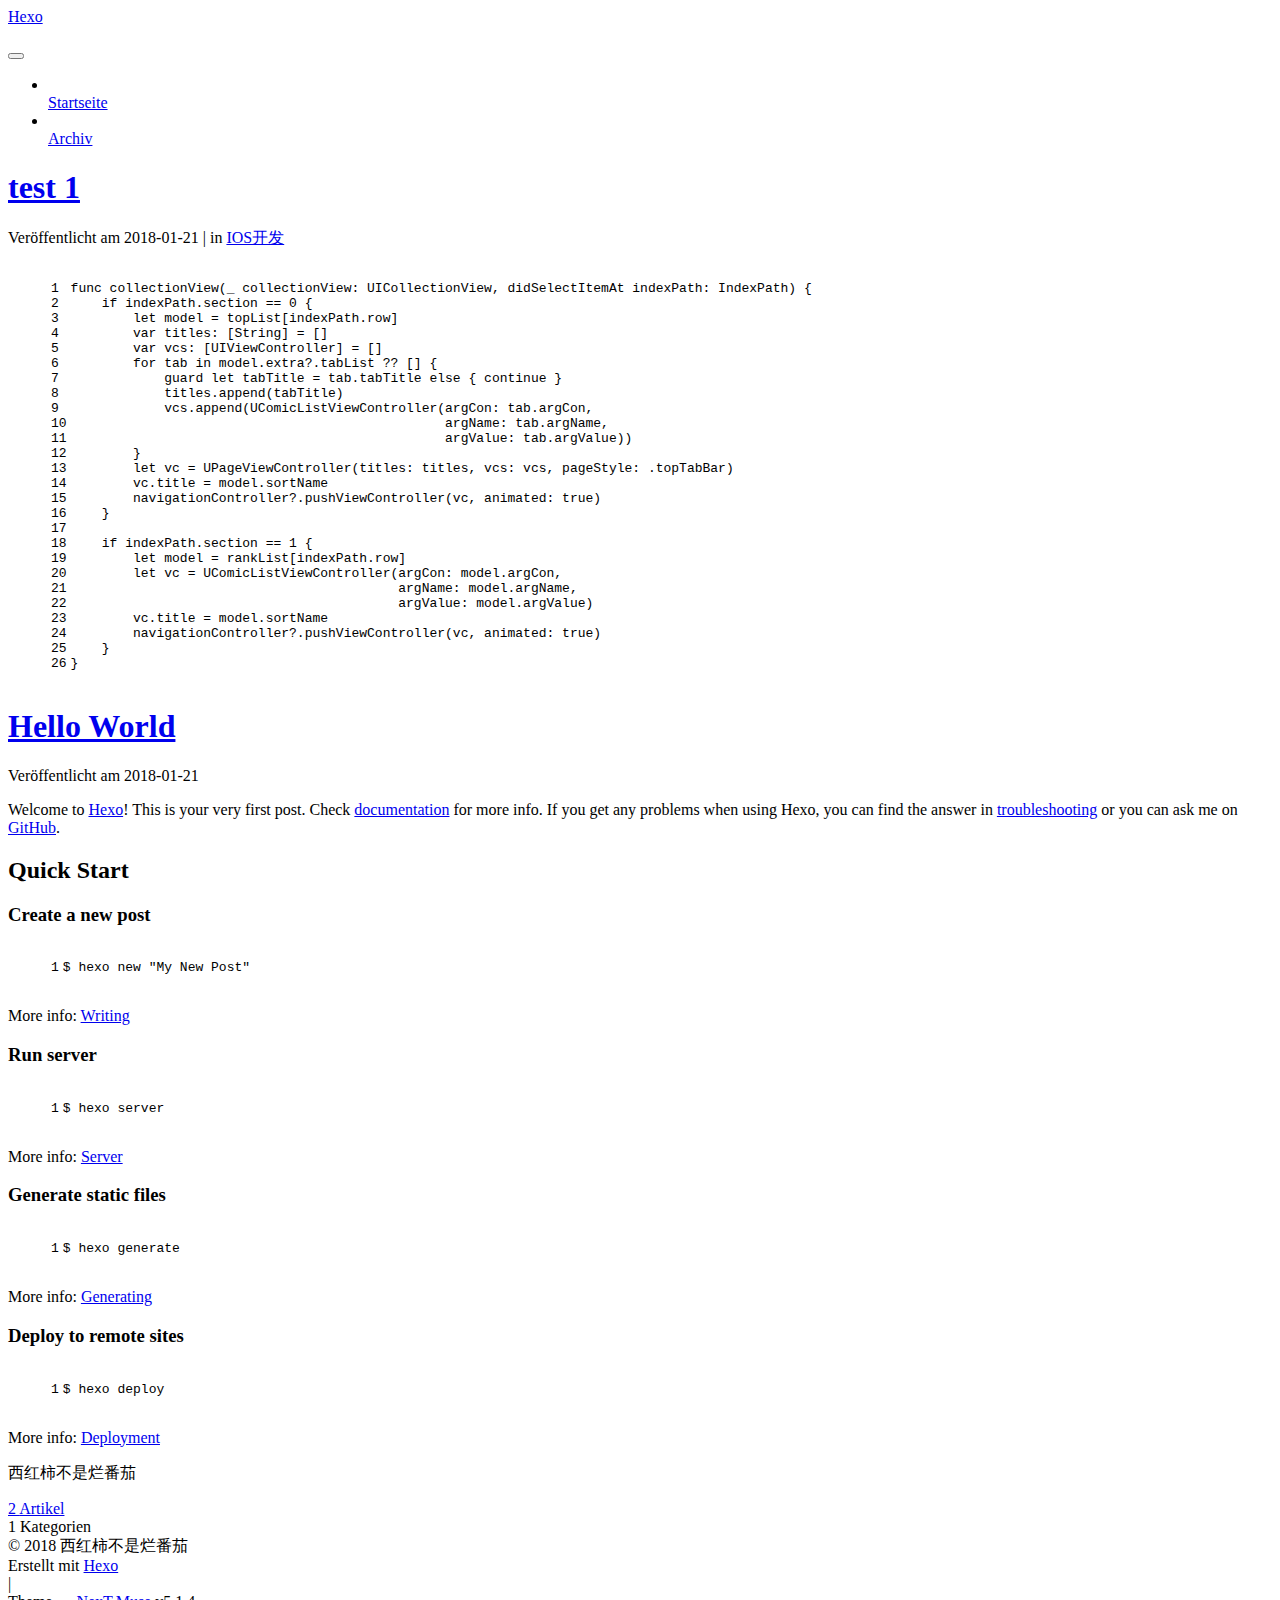
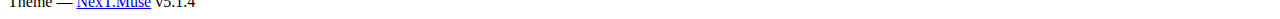
==== commit fb7f2234: "Site updated: 2018-01-21 11:53:45" ====
--- a/index.html
+++ b/index.html
@@ -1,177 +1,446 @@
 <!DOCTYPE html>
-<html>
+
+
+
+  
+
+
+<html class="theme-next muse use-motion" lang="">
 <head>
-  <meta charset="utf-8">
-  
-  <meta name="renderer" content="webkit">
-  <meta http-equiv="X-UA-Compatible" content="IE=edge" >
-  <link rel="dns-prefetch" href="http://yoursite.com">
-  <title>Hexo</title>
-  <meta name="viewport" content="width=device-width, initial-scale=1, maximum-scale=1">
-  <meta property="og:type" content="website">
+  <meta charset="UTF-8"/>
+<meta http-equiv="X-UA-Compatible" content="IE=edge" />
+<meta name="viewport" content="width=device-width, initial-scale=1, maximum-scale=1"/>
+<meta name="theme-color" content="#222">
+
+
+
+
+
+
+
+
+
+<meta http-equiv="Cache-Control" content="no-transform" />
+<meta http-equiv="Cache-Control" content="no-siteapp" />
+
+
+
+
+
+
+
+
+
+
+
+
+
+
+
+
+  
+  
+  <link href="/lib/fancybox/source/jquery.fancybox.css?v=2.1.5" rel="stylesheet" type="text/css" />
+
+
+
+
+
+
+
+<link href="/lib/font-awesome/css/font-awesome.min.css?v=4.6.2" rel="stylesheet" type="text/css" />
+
+<link href="/css/main.css?v=5.1.4" rel="stylesheet" type="text/css" />
+
+
+  <link rel="apple-touch-icon" sizes="180x180" href="/images/apple-touch-icon-next.png?v=5.1.4">
+
+
+  <link rel="icon" type="image/png" sizes="32x32" href="/images/favicon-32x32-next.png?v=5.1.4">
+
+
+  <link rel="icon" type="image/png" sizes="16x16" href="/images/favicon-16x16-next.png?v=5.1.4">
+
+
+  <link rel="mask-icon" href="/images/logo.svg?v=5.1.4" color="#222">
+
+
+
+
+
+  <meta name="keywords" content="Hexo, NexT" />
+
+
+
+
+
+
+
+
+
+
+<meta property="og:type" content="website">
 <meta property="og:title" content="Hexo">
 <meta property="og:url" content="http://yoursite.com/index.html">
 <meta property="og:site_name" content="Hexo">
 <meta name="twitter:card" content="summary">
 <meta name="twitter:title" content="Hexo">
-  
-    <link rel="alternative" href="/atom.xml" title="Hexo" type="application/atom+xml">
-  
-  
-    <link rel="icon" href="/favicon.png">
-  
-  <link rel="stylesheet" type="text/css" href="/./main.0cf68a.css">
-  <style type="text/css">
-  
-    #container.show {
-      background: linear-gradient(200deg,#a0cfe4,#e8c37e);
+
+
+
+<script type="text/javascript" id="hexo.configurations">
+  var NexT = window.NexT || {};
+  var CONFIG = {
+    root: '/',
+    scheme: 'Muse',
+    version: '5.1.4',
+    sidebar: {"position":"left","display":"post","offset":12,"b2t":false,"scrollpercent":false,"onmobile":false},
+    fancybox: true,
+    tabs: true,
+    motion: {"enable":true,"async":false,"transition":{"post_block":"fadeIn","post_header":"slideDownIn","post_body":"slideDownIn","coll_header":"slideLeftIn","sidebar":"slideUpIn"}},
+    duoshuo: {
+      userId: '0',
+      author: 'Author'
+    },
+    algolia: {
+      applicationID: '',
+      apiKey: '',
+      indexName: '',
+      hits: {"per_page":10},
+      labels: {"input_placeholder":"Search for Posts","hits_empty":"We didn't find any results for the search: ${query}","hits_stats":"${hits} results found in ${time} ms"}
     }
-  </style>
-  
-
-  
+  };
+</script>
+
+
+
+  <link rel="canonical" href="http://yoursite.com/"/>
+
+
+
+
+
+  <title>Hexo</title>
+  
+
+
+
+
+
+
+
 
 </head>
 
-<body>
-  <div id="container" q-class="show:isCtnShow">
-    <canvas id="anm-canvas" class="anm-canvas"></canvas>
-    <div class="left-col" q-class="show:isShow">
-      
-<div class="overlay" style="background: #4d4d4d"></div>
-<div class="intrude-less">
-	<header id="header" class="inner">
-		<a href="/" class="profilepic">
-			<img src="" class="js-avatar">
-		</a>
-		<hgroup>
-		  <h1 class="header-author"><a href="/">John Doe</a></h1>
-		</hgroup>
-		
-
-		<nav class="header-menu">
-			<ul>
-			
-				<li><a href="/">主页</a></li>
-	        
-				<li><a href="/tags/随笔/">随笔</a></li>
-	        
-			</ul>
-		</nav>
-		<nav class="header-smart-menu">
-    		
-    			
-    			<a q-on="click: openSlider(e, 'innerArchive')" href="javascript:void(0)">所有文章</a>
-    			
-            
-    			
-    			<a q-on="click: openSlider(e, 'friends')" href="javascript:void(0)">友链</a>
-    			
-            
-    			
-    			<a q-on="click: openSlider(e, 'aboutme')" href="javascript:void(0)">关于我</a>
-    			
-            
-		</nav>
-		<nav class="header-nav">
-			<div class="social">
-				
-					<a class="github" target="_blank" href="#" title="github"><i class="icon-github"></i></a>
-		        
-					<a class="weibo" target="_blank" href="#" title="weibo"><i class="icon-weibo"></i></a>
-		        
-					<a class="rss" target="_blank" href="#" title="rss"><i class="icon-rss"></i></a>
-		        
-					<a class="zhihu" target="_blank" href="#" title="zhihu"><i class="icon-zhihu"></i></a>
-		        
-			</div>
-		</nav>
-	</header>		
+<body itemscope itemtype="http://schema.org/WebPage" lang="">
+
+  
+  
+    
+  
+
+  <div class="container sidebar-position-left 
+  page-home">
+    <div class="headband"></div>
+
+    <header id="header" class="header" itemscope itemtype="http://schema.org/WPHeader">
+      <div class="header-inner"><div class="site-brand-wrapper">
+  <div class="site-meta ">
+    
+
+    <div class="custom-logo-site-title">
+      <a href="/"  class="brand" rel="start">
+        <span class="logo-line-before"><i></i></span>
+        <span class="site-title">Hexo</span>
+        <span class="logo-line-after"><i></i></span>
+      </a>
+    </div>
+      
+        <p class="site-subtitle"></p>
+      
+  </div>
+
+  <div class="site-nav-toggle">
+    <button>
+      <span class="btn-bar"></span>
+      <span class="btn-bar"></span>
+      <span class="btn-bar"></span>
+    </button>
+  </div>
 </div>
 
+<nav class="site-nav">
+  
+
+  
+    <ul id="menu" class="menu">
+      
+        
+        <li class="menu-item menu-item-home">
+          <a href="/" rel="section">
+            
+              <i class="menu-item-icon fa fa-fw fa-home"></i> <br />
+            
+            Startseite
+          </a>
+        </li>
+      
+        
+        <li class="menu-item menu-item-archives">
+          <a href="/archives/" rel="section">
+            
+              <i class="menu-item-icon fa fa-fw fa-archive"></i> <br />
+            
+            Archiv
+          </a>
+        </li>
+      
+
+      
+    </ul>
+  
+
+  
+</nav>
+
+
+
+ </div>
+    </header>
+
+    <main id="main" class="main">
+      <div class="main-inner">
+        <div class="content-wrap">
+          <div id="content" class="content">
+            
+  <section id="posts" class="posts-expand">
+    
+      
+
+  
+
+  
+  
+  
+
+  <article class="post post-type-normal" itemscope itemtype="http://schema.org/Article">
+  
+  
+  
+  <div class="post-block">
+    <link itemprop="mainEntityOfPage" href="http://yoursite.com/2018/01/21/test-1/">
+
+    <span hidden itemprop="author" itemscope itemtype="http://schema.org/Person">
+      <meta itemprop="name" content="西红柿不是烂番茄">
+      <meta itemprop="description" content="">
+      <meta itemprop="image" content="/images/avatar.gif">
+    </span>
+
+    <span hidden itemprop="publisher" itemscope itemtype="http://schema.org/Organization">
+      <meta itemprop="name" content="Hexo">
+    </span>
+
+    
+      <header class="post-header">
+
+        
+        
+          <h1 class="post-title" itemprop="name headline">
+                
+                <a class="post-title-link" href="/2018/01/21/test-1/" itemprop="url">test 1</a></h1>
+        
+
+        <div class="post-meta">
+          <span class="post-time">
+            
+              <span class="post-meta-item-icon">
+                <i class="fa fa-calendar-o"></i>
+              </span>
+              
+                <span class="post-meta-item-text">Veröffentlicht am</span>
+              
+              <time title="Post created" itemprop="dateCreated datePublished" datetime="2018-01-21T03:08:03+08:00">
+                2018-01-21
+              </time>
+            
+
+            
+
+            
+          </span>
+
+          
+            <span class="post-category" >
+            
+              <span class="post-meta-divider">|</span>
+            
+              <span class="post-meta-item-icon">
+                <i class="fa fa-folder-o"></i>
+              </span>
+              
+                <span class="post-meta-item-text">in</span>
+              
+              
+                <span itemprop="about" itemscope itemtype="http://schema.org/Thing">
+                  <a href="/categories/IOS开发/" itemprop="url" rel="index">
+                    <span itemprop="name">IOS开发</span>
+                  </a>
+                </span>
+
+                
+                
+              
+            </span>
+          
+
+          
+            
+          
+
+          
+          
+
+          
+
+          
+
+          
+
+        </div>
+      </header>
+    
+
+    
+    
+    
+    <div class="post-body" itemprop="articleBody">
+
+      
+      
+
+      
+        
+          
+            <figure class="highlight plain"><table><tr><td class="gutter"><pre><span class="line">1</span><br><span class="line">2</span><br><span class="line">3</span><br><span class="line">4</span><br><span class="line">5</span><br><span class="line">6</span><br><span class="line">7</span><br><span class="line">8</span><br><span class="line">9</span><br><span class="line">10</span><br><span class="line">11</span><br><span class="line">12</span><br><span class="line">13</span><br><span class="line">14</span><br><span class="line">15</span><br><span class="line">16</span><br><span class="line">17</span><br><span class="line">18</span><br><span class="line">19</span><br><span class="line">20</span><br><span class="line">21</span><br><span class="line">22</span><br><span class="line">23</span><br><span class="line">24</span><br><span class="line">25</span><br><span class="line">26</span><br></pre></td><td class="code"><pre><span class="line">func collectionView(_ collectionView: UICollectionView, didSelectItemAt indexPath: IndexPath) &#123;</span><br><span class="line">    if indexPath.section == 0 &#123;</span><br><span class="line">        let model = topList[indexPath.row]</span><br><span class="line">        var titles: [String] = []</span><br><span class="line">        var vcs: [UIViewController] = []</span><br><span class="line">        for tab in model.extra?.tabList ?? [] &#123;</span><br><span class="line">            guard let tabTitle = tab.tabTitle else &#123; continue &#125;</span><br><span class="line">            titles.append(tabTitle)</span><br><span class="line">            vcs.append(UComicListViewController(argCon: tab.argCon,</span><br><span class="line">                                                argName: tab.argName,</span><br><span class="line">                                                argValue: tab.argValue))</span><br><span class="line">        &#125;</span><br><span class="line">        let vc = UPageViewController(titles: titles, vcs: vcs, pageStyle: .topTabBar)</span><br><span class="line">        vc.title = model.sortName</span><br><span class="line">        navigationController?.pushViewController(vc, animated: true)</span><br><span class="line">    &#125;</span><br><span class="line">    </span><br><span class="line">    if indexPath.section == 1 &#123;</span><br><span class="line">        let model = rankList[indexPath.row]</span><br><span class="line">        let vc = UComicListViewController(argCon: model.argCon,</span><br><span class="line">                                          argName: model.argName,</span><br><span class="line">                                          argValue: model.argValue)</span><br><span class="line">        vc.title = model.sortName</span><br><span class="line">        navigationController?.pushViewController(vc, animated: true)</span><br><span class="line">    &#125;</span><br><span class="line">&#125;</span><br></pre></td></tr></table></figure>
+          
+        
+      
     </div>
-    <div class="mid-col" q-class="show:isShow,hide:isShow|isFalse">
-      
-<nav id="mobile-nav">
-  	<div class="overlay js-overlay" style="background: #4d4d4d"></div>
-	<div class="btnctn js-mobile-btnctn">
-  		<div class="slider-trigger list" q-on="click: openSlider(e)"><i class="icon icon-sort"></i></div>
-	</div>
-	<div class="intrude-less">
-		<header id="header" class="inner">
-			<div class="profilepic">
-				<img src="" class="js-avatar">
-			</div>
-			<hgroup>
-			  <h1 class="header-author js-header-author">John Doe</h1>
-			</hgroup>
-			
-			
-			
-				
-			
-				
-			
-			
-			
-			<nav class="header-nav">
-				<div class="social">
-					
-						<a class="github" target="_blank" href="#" title="github"><i class="icon-github"></i></a>
-			        
-						<a class="weibo" target="_blank" href="#" title="weibo"><i class="icon-weibo"></i></a>
-			        
-						<a class="rss" target="_blank" href="#" title="rss"><i class="icon-rss"></i></a>
-			        
-						<a class="zhihu" target="_blank" href="#" title="zhihu"><i class="icon-zhihu"></i></a>
-			        
-				</div>
-			</nav>
-
-			<nav class="header-menu js-header-menu">
-				<ul style="width: 50%">
-				
-				
-					<li style="width: 50%"><a href="/">主页</a></li>
-		        
-					<li style="width: 50%"><a href="/tags/随笔/">随笔</a></li>
-		        
-				</ul>
-			</nav>
-		</header>				
-	</div>
-	<div class="mobile-mask" style="display:none" q-show="isShow"></div>
-</nav>
-
-      <div id="wrapper" class="body-wrap">
-        <div class="menu-l">
-          <div class="canvas-wrap">
-            <canvas data-colors="#eaeaea" data-sectionHeight="100" data-contentId="js-content" id="myCanvas1" class="anm-canvas"></canvas>
-          </div>
-          <div id="js-content" class="content-ll">
-            
-  
-    <article id="post-hello-world" class="article article-type-post  article-index" itemscope itemprop="blogPost">
-  <div class="article-inner">
-    
-      <header class="article-header">
-        
-  
-    <h1 itemprop="name">
-      <a class="article-title" href="/2018/01/21/hello-world/">Hello World</a>
-    </h1>
-  
-
-        
-        <a href="/2018/01/21/hello-world/" class="archive-article-date">
-  	<time datetime="2018-01-20T18:37:16.079Z" itemprop="datePublished"><i class="icon-calendar icon"></i>2018-01-21</time>
-</a>
-        
+    
+    
+    
+
+    
+
+    
+
+    
+
+    <footer class="post-footer">
+      
+
+      
+
+      
+
+      
+      
+        <div class="post-eof"></div>
+      
+    </footer>
+  </div>
+  
+  
+  
+  </article>
+
+
+    
+      
+
+  
+
+  
+  
+  
+
+  <article class="post post-type-normal" itemscope itemtype="http://schema.org/Article">
+  
+  
+  
+  <div class="post-block">
+    <link itemprop="mainEntityOfPage" href="http://yoursite.com/2018/01/21/hello-world/">
+
+    <span hidden itemprop="author" itemscope itemtype="http://schema.org/Person">
+      <meta itemprop="name" content="西红柿不是烂番茄">
+      <meta itemprop="description" content="">
+      <meta itemprop="image" content="/images/avatar.gif">
+    </span>
+
+    <span hidden itemprop="publisher" itemscope itemtype="http://schema.org/Organization">
+      <meta itemprop="name" content="Hexo">
+    </span>
+
+    
+      <header class="post-header">
+
+        
+        
+          <h1 class="post-title" itemprop="name headline">
+                
+                <a class="post-title-link" href="/2018/01/21/hello-world/" itemprop="url">Hello World</a></h1>
+        
+
+        <div class="post-meta">
+          <span class="post-time">
+            
+              <span class="post-meta-item-icon">
+                <i class="fa fa-calendar-o"></i>
+              </span>
+              
+                <span class="post-meta-item-text">Veröffentlicht am</span>
+              
+              <time title="Post created" itemprop="dateCreated datePublished" datetime="2018-01-21T02:37:16+08:00">
+                2018-01-21
+              </time>
+            
+
+            
+
+            
+          </span>
+
+          
+
+          
+            
+          
+
+          
+          
+
+          
+
+          
+
+          
+
+        </div>
       </header>
     
-    <div class="article-entry" itemprop="articleBody">
-      
-        <p>Welcome to <a href="https://hexo.io/" target="_blank" rel="noopener">Hexo</a>! This is your very first post. Check <a href="https://hexo.io/docs/" target="_blank" rel="noopener">documentation</a> for more info. If you get any problems when using Hexo, you can find the answer in <a href="https://hexo.io/docs/troubleshooting.html" target="_blank" rel="noopener">troubleshooting</a> or you can ask me on <a href="https://github.com/hexojs/hexo/issues" target="_blank" rel="noopener">GitHub</a>.</p>
+
+    
+    
+    
+    <div class="post-body" itemprop="articleBody">
+
+      
+      
+
+      
+        
+          
+            <p>Welcome to <a href="https://hexo.io/" target="_blank" rel="noopener">Hexo</a>! This is your very first post. Check <a href="https://hexo.io/docs/" target="_blank" rel="noopener">documentation</a> for more info. If you get any problems when using Hexo, you can find the answer in <a href="https://hexo.io/docs/troubleshooting.html" target="_blank" rel="noopener">troubleshooting</a> or you can ask me on <a href="https://github.com/hexojs/hexo/issues" target="_blank" rel="noopener">GitHub</a>.</p>
 <h2 id="Quick-Start"><a href="#Quick-Start" class="headerlink" title="Quick Start"></a>Quick Start</h2><h3 id="Create-a-new-post"><a href="#Create-a-new-post" class="headerlink" title="Create a new post"></a>Create a new post</h3><figure class="highlight bash"><table><tr><td class="gutter"><pre><span class="line">1</span><br></pre></td><td class="code"><pre><span class="line">$ hexo new <span class="string">"My New Post"</span></span><br></pre></td></tr></table></figure>
 <p>More info: <a href="https://hexo.io/docs/writing.html" target="_blank" rel="noopener">Writing</a></p>
 <h3 id="Run-server"><a href="#Run-server" class="headerlink" title="Run server"></a>Run server</h3><figure class="highlight bash"><table><tr><td class="gutter"><pre><span class="line">1</span><br></pre></td><td class="code"><pre><span class="line">$ hexo server</span><br></pre></td></tr></table></figure>
@@ -181,293 +450,316 @@
 <h3 id="Deploy-to-remote-sites"><a href="#Deploy-to-remote-sites" class="headerlink" title="Deploy to remote sites"></a>Deploy to remote sites</h3><figure class="highlight bash"><table><tr><td class="gutter"><pre><span class="line">1</span><br></pre></td><td class="code"><pre><span class="line">$ hexo deploy</span><br></pre></td></tr></table></figure>
 <p>More info: <a href="https://hexo.io/docs/deployment.html" target="_blank" rel="noopener">Deployment</a></p>
 
-      
-
+          
+        
       
     </div>
-    <div class="article-info article-info-index">
-      
-      
-      
-
-      
-        <p class="article-more-link">
-          <a class="article-more-a" href="/2018/01/21/hello-world/">展开全文 >></a>
-        </p>
-      
-
-      
-      <div class="clearfix"></div>
+    
+    
+    
+
+    
+
+    
+
+    
+
+    <footer class="post-footer">
+      
+
+      
+
+      
+
+      
+      
+        <div class="post-eof"></div>
+      
+    </footer>
+  </div>
+  
+  
+  
+  </article>
+
+
+    
+  </section>
+
+  
+
+
+          </div>
+          
+
+
+          
+
+        </div>
+        
+          
+  
+  <div class="sidebar-toggle">
+    <div class="sidebar-toggle-line-wrap">
+      <span class="sidebar-toggle-line sidebar-toggle-line-first"></span>
+      <span class="sidebar-toggle-line sidebar-toggle-line-middle"></span>
+      <span class="sidebar-toggle-line sidebar-toggle-line-last"></span>
     </div>
   </div>
-</article>
-
-<aside class="wrap-side-operation">
-    <div class="mod-side-operation">
-        
-        <div class="jump-container" id="js-jump-container" style="display:none;">
-            <a href="javascript:void(0)" class="mod-side-operation__jump-to-top">
-                <i class="icon-font icon-back"></i>
-            </a>
-            <div id="js-jump-plan-container" class="jump-plan-container" style="top: -11px;">
-                <i class="icon-font icon-plane jump-plane"></i>
-            </div>
+
+  <aside id="sidebar" class="sidebar">
+    
+    <div class="sidebar-inner">
+
+      
+
+      
+
+      <section class="site-overview-wrap sidebar-panel sidebar-panel-active">
+        <div class="site-overview">
+          <div class="site-author motion-element" itemprop="author" itemscope itemtype="http://schema.org/Person">
+            
+              <p class="site-author-name" itemprop="name">西红柿不是烂番茄</p>
+              <p class="site-description motion-element" itemprop="description"></p>
+          </div>
+
+          <nav class="site-state motion-element">
+
+            
+              <div class="site-state-item site-state-posts">
+              
+                <a href="/archives/">
+              
+                  <span class="site-state-item-count">2</span>
+                  <span class="site-state-item-name">Artikel</span>
+                </a>
+              </div>
+            
+
+            
+              
+              
+              <div class="site-state-item site-state-categories">
+                
+                  <span class="site-state-item-count">1</span>
+                  <span class="site-state-item-name">Kategorien</span>
+                
+              </div>
+            
+
+            
+
+          </nav>
+
+          
+
+          
+
+          
+          
+
+          
+          
+
+          
+
         </div>
-        
-        
+      </section>
+
+      
+
+      
+
     </div>
-</aside>
-
-
-
-
-  
-  
-
-
-          </div>
-        </div>
+  </aside>
+
+
+        
       </div>
-      <footer id="footer">
-  <div class="outer">
-    <div id="footer-info">
-    	<div class="footer-left">
-    		&copy; 2018 John Doe
-    	</div>
-      	<div class="footer-right">
-      		<a href="http://hexo.io/" target="_blank">Hexo</a>  Theme <a href="https://github.com/litten/hexo-theme-yilia" target="_blank">Yilia</a> by Litten
-      	</div>
-    </div>
+    </main>
+
+    <footer id="footer" class="footer">
+      <div class="footer-inner">
+        <div class="copyright">&copy; <span itemprop="copyrightYear">2018</span>
+  <span class="with-love">
+    <i class="fa fa-user"></i>
+  </span>
+  <span class="author" itemprop="copyrightHolder">西红柿不是烂番茄</span>
+
+  
+</div>
+
+
+  <div class="powered-by">Erstellt mit  <a class="theme-link" target="_blank" href="https://hexo.io">Hexo</a></div>
+
+
+
+  <span class="post-meta-divider">|</span>
+
+
+
+  <div class="theme-info">Theme &mdash; <a class="theme-link" target="_blank" href="https://github.com/iissnan/hexo-theme-next">NexT.Muse</a> v5.1.4</div>
+
+
+
+
+        
+
+
+
+
+
+
+
+        
+      </div>
+    </footer>
+
+    
+      <div class="back-to-top">
+        <i class="fa fa-arrow-up"></i>
+        
+      </div>
+    
+
+    
+
   </div>
-</footer>
-    </div>
-    <script>
-	var yiliaConfig = {
-		mathjax: false,
-		isHome: true,
-		isPost: false,
-		isArchive: false,
-		isTag: false,
-		isCategory: false,
-		open_in_new: false,
-		toc_hide_index: true,
-		root: "/",
-		innerArchive: true,
-		showTags: false
-	}
+
+  
+
+<script type="text/javascript">
+  if (Object.prototype.toString.call(window.Promise) !== '[object Function]') {
+    window.Promise = null;
+  }
 </script>
 
-<script>!function(t){function n(e){if(r[e])return r[e].exports;var i=r[e]={exports:{},id:e,loaded:!1};return t[e].call(i.exports,i,i.exports,n),i.loaded=!0,i.exports}var r={};n.m=t,n.c=r,n.p="./",n(0)}([function(t,n,r){r(195),t.exports=r(191)},function(t,n,r){var e=r(3),i=r(52),o=r(27),u=r(28),c=r(53),f="prototype",a=function(t,n,r){var s,l,h,v,p=t&a.F,d=t&a.G,y=t&a.S,g=t&a.P,b=t&a.B,m=d?e:y?e[n]||(e[n]={}):(e[n]||{})[f],x=d?i:i[n]||(i[n]={}),w=x[f]||(x[f]={});d&&(r=n);for(s in r)l=!p&&m&&void 0!==m[s],h=(l?m:r)[s],v=b&&l?c(h,e):g&&"function"==typeof h?c(Function.call,h):h,m&&u(m,s,h,t&a.U),x[s]!=h&&o(x,s,v),g&&w[s]!=h&&(w[s]=h)};e.core=i,a.F=1,a.G=2,a.S=4,a.P=8,a.B=16,a.W=32,a.U=64,a.R=128,t.exports=a},function(t,n,r){var e=r(6);t.exports=function(t){if(!e(t))throw TypeError(t+" is not an object!");return t}},function(t,n){var r=t.exports="undefined"!=typeof window&&window.Math==Math?window:"undefined"!=typeof self&&self.Math==Math?self:Function("return this")();"number"==typeof __g&&(__g=r)},function(t,n){t.exports=function(t){try{return!!t()}catch(t){return!0}}},function(t,n){var r=t.exports="undefined"!=typeof window&&window.Math==Math?window:"undefined"!=typeof self&&self.Math==Math?self:Function("return this")();"number"==typeof __g&&(__g=r)},function(t,n){t.exports=function(t){return"object"==typeof t?null!==t:"function"==typeof t}},function(t,n,r){var e=r(126)("wks"),i=r(76),o=r(3).Symbol,u="function"==typeof o;(t.exports=function(t){return e[t]||(e[t]=u&&o[t]||(u?o:i)("Symbol."+t))}).store=e},function(t,n){var r={}.hasOwnProperty;t.exports=function(t,n){return r.call(t,n)}},function(t,n,r){var e=r(94),i=r(33);t.exports=function(t){return e(i(t))}},function(t,n,r){t.exports=!r(4)(function(){return 7!=Object.defineProperty({},"a",{get:function(){return 7}}).a})},function(t,n,r){var e=r(2),i=r(167),o=r(50),u=Object.defineProperty;n.f=r(10)?Object.defineProperty:function(t,n,r){if(e(t),n=o(n,!0),e(r),i)try{return u(t,n,r)}catch(t){}if("get"in r||"set"in r)throw TypeError("Accessors not supported!");return"value"in r&&(t[n]=r.value),t}},function(t,n,r){t.exports=!r(18)(function(){return 7!=Object.defineProperty({},"a",{get:function(){return 7}}).a})},function(t,n,r){var e=r(14),i=r(22);t.exports=r(12)?function(t,n,r){return e.f(t,n,i(1,r))}:function(t,n,r){return t[n]=r,t}},function(t,n,r){var e=r(20),i=r(58),o=r(42),u=Object.defineProperty;n.f=r(12)?Object.defineProperty:function(t,n,r){if(e(t),n=o(n,!0),e(r),i)try{return u(t,n,r)}catch(t){}if("get"in r||"set"in r)throw TypeError("Accessors not supported!");return"value"in r&&(t[n]=r.value),t}},function(t,n,r){var e=r(40)("wks"),i=r(23),o=r(5).Symbol,u="function"==typeof o;(t.exports=function(t){return e[t]||(e[t]=u&&o[t]||(u?o:i)("Symbol."+t))}).store=e},function(t,n,r){var e=r(67),i=Math.min;t.exports=function(t){return t>0?i(e(t),9007199254740991):0}},function(t,n,r){var e=r(46);t.exports=function(t){return Object(e(t))}},function(t,n){t.exports=function(t){try{return!!t()}catch(t){return!0}}},function(t,n,r){var e=r(63),i=r(34);t.exports=Object.keys||function(t){return e(t,i)}},function(t,n,r){var e=r(21);t.exports=function(t){if(!e(t))throw TypeError(t+" is not an object!");return t}},function(t,n){t.exports=function(t){return"object"==typeof t?null!==t:"function"==typeof t}},function(t,n){t.exports=function(t,n){return{enumerable:!(1&t),configurable:!(2&t),writable:!(4&t),value:n}}},function(t,n){var r=0,e=Math.random();t.exports=function(t){return"Symbol(".concat(void 0===t?"":t,")_",(++r+e).toString(36))}},function(t,n){var r={}.hasOwnProperty;t.exports=function(t,n){return r.call(t,n)}},function(t,n){var r=t.exports={version:"2.4.0"};"number"==typeof __e&&(__e=r)},function(t,n){t.exports=function(t){if("function"!=typeof t)throw TypeError(t+" is not a function!");return t}},function(t,n,r){var e=r(11),i=r(66);t.exports=r(10)?function(t,n,r){return e.f(t,n,i(1,r))}:function(t,n,r){return t[n]=r,t}},function(t,n,r){var e=r(3),i=r(27),o=r(24),u=r(76)("src"),c="toString",f=Function[c],a=(""+f).split(c);r(52).inspectSource=function(t){return f.call(t)},(t.exports=function(t,n,r,c){var f="function"==typeof r;f&&(o(r,"name")||i(r,"name",n)),t[n]!==r&&(f&&(o(r,u)||i(r,u,t[n]?""+t[n]:a.join(String(n)))),t===e?t[n]=r:c?t[n]?t[n]=r:i(t,n,r):(delete t[n],i(t,n,r)))})(Function.prototype,c,function(){return"function"==typeof this&&this[u]||f.call(this)})},function(t,n,r){var e=r(1),i=r(4),o=r(46),u=function(t,n,r,e){var i=String(o(t)),u="<"+n;return""!==r&&(u+=" "+r+'="'+String(e).replace(/"/g,"&quot;")+'"'),u+">"+i+"</"+n+">"};t.exports=function(t,n){var r={};r[t]=n(u),e(e.P+e.F*i(function(){var n=""[t]('"');return n!==n.toLowerCase()||n.split('"').length>3}),"String",r)}},function(t,n,r){var e=r(115),i=r(46);t.exports=function(t){return e(i(t))}},function(t,n,r){var e=r(116),i=r(66),o=r(30),u=r(50),c=r(24),f=r(167),a=Object.getOwnPropertyDescriptor;n.f=r(10)?a:function(t,n){if(t=o(t),n=u(n,!0),f)try{return a(t,n)}catch(t){}if(c(t,n))return i(!e.f.call(t,n),t[n])}},function(t,n,r){var e=r(24),i=r(17),o=r(145)("IE_PROTO"),u=Object.prototype;t.exports=Object.getPrototypeOf||function(t){return t=i(t),e(t,o)?t[o]:"function"==typeof t.constructor&&t instanceof t.constructor?t.constructor.prototype:t instanceof Object?u:null}},function(t,n){t.exports=function(t){if(void 0==t)throw TypeError("Can't call method on  "+t);return t}},function(t,n){t.exports="constructor,hasOwnProperty,isPrototypeOf,propertyIsEnumerable,toLocaleString,toString,valueOf".split(",")},function(t,n){t.exports={}},function(t,n){t.exports=!0},function(t,n){n.f={}.propertyIsEnumerable},function(t,n,r){var e=r(14).f,i=r(8),o=r(15)("toStringTag");t.exports=function(t,n,r){t&&!i(t=r?t:t.prototype,o)&&e(t,o,{configurable:!0,value:n})}},function(t,n,r){var e=r(40)("keys"),i=r(23);t.exports=function(t){return e[t]||(e[t]=i(t))}},function(t,n,r){var e=r(5),i="__core-js_shared__",o=e[i]||(e[i]={});t.exports=function(t){return o[t]||(o[t]={})}},function(t,n){var r=Math.ceil,e=Math.floor;t.exports=function(t){return isNaN(t=+t)?0:(t>0?e:r)(t)}},function(t,n,r){var e=r(21);t.exports=function(t,n){if(!e(t))return t;var r,i;if(n&&"function"==typeof(r=t.toString)&&!e(i=r.call(t)))return i;if("function"==typeof(r=t.valueOf)&&!e(i=r.call(t)))return i;if(!n&&"function"==typeof(r=t.toString)&&!e(i=r.call(t)))return i;throw TypeError("Can't convert object to primitive value")}},function(t,n,r){var e=r(5),i=r(25),o=r(36),u=r(44),c=r(14).f;t.exports=function(t){var n=i.Symbol||(i.Symbol=o?{}:e.Symbol||{});"_"==t.charAt(0)||t in n||c(n,t,{value:u.f(t)})}},function(t,n,r){n.f=r(15)},function(t,n){var r={}.toString;t.exports=function(t){return r.call(t).slice(8,-1)}},function(t,n){t.exports=function(t){if(void 0==t)throw TypeError("Can't call method on  "+t);return t}},function(t,n,r){var e=r(4);t.exports=function(t,n){return!!t&&e(function(){n?t.call(null,function(){},1):t.call(null)})}},function(t,n,r){var e=r(53),i=r(115),o=r(17),u=r(16),c=r(203);t.exports=function(t,n){var r=1==t,f=2==t,a=3==t,s=4==t,l=6==t,h=5==t||l,v=n||c;return function(n,c,p){for(var d,y,g=o(n),b=i(g),m=e(c,p,3),x=u(b.length),w=0,S=r?v(n,x):f?v(n,0):void 0;x>w;w++)if((h||w in b)&&(d=b[w],y=m(d,w,g),t))if(r)S[w]=y;else if(y)switch(t){case 3:return!0;case 5:return d;case 6:return w;case 2:S.push(d)}else if(s)return!1;return l?-1:a||s?s:S}}},function(t,n,r){var e=r(1),i=r(52),o=r(4);t.exports=function(t,n){var r=(i.Object||{})[t]||Object[t],u={};u[t]=n(r),e(e.S+e.F*o(function(){r(1)}),"Object",u)}},function(t,n,r){var e=r(6);t.exports=function(t,n){if(!e(t))return t;var r,i;if(n&&"function"==typeof(r=t.toString)&&!e(i=r.call(t)))return i;if("function"==typeof(r=t.valueOf)&&!e(i=r.call(t)))return i;if(!n&&"function"==typeof(r=t.toString)&&!e(i=r.call(t)))return i;throw TypeError("Can't convert object to primitive value")}},function(t,n,r){var e=r(5),i=r(25),o=r(91),u=r(13),c="prototype",f=function(t,n,r){var a,s,l,h=t&f.F,v=t&f.G,p=t&f.S,d=t&f.P,y=t&f.B,g=t&f.W,b=v?i:i[n]||(i[n]={}),m=b[c],x=v?e:p?e[n]:(e[n]||{})[c];v&&(r=n);for(a in r)(s=!h&&x&&void 0!==x[a])&&a in b||(l=s?x[a]:r[a],b[a]=v&&"function"!=typeof x[a]?r[a]:y&&s?o(l,e):g&&x[a]==l?function(t){var n=function(n,r,e){if(this instanceof t){switch(arguments.length){case 0:return new t;case 1:return new t(n);case 2:return new t(n,r)}return new t(n,r,e)}return t.apply(this,arguments)};return n[c]=t[c],n}(l):d&&"function"==typeof l?o(Function.call,l):l,d&&((b.virtual||(b.virtual={}))[a]=l,t&f.R&&m&&!m[a]&&u(m,a,l)))};f.F=1,f.G=2,f.S=4,f.P=8,f.B=16,f.W=32,f.U=64,f.R=128,t.exports=f},function(t,n){var r=t.exports={version:"2.4.0"};"number"==typeof __e&&(__e=r)},function(t,n,r){var e=r(26);t.exports=function(t,n,r){if(e(t),void 0===n)return t;switch(r){case 1:return function(r){return t.call(n,r)};case 2:return function(r,e){return t.call(n,r,e)};case 3:return function(r,e,i){return t.call(n,r,e,i)}}return function(){return t.apply(n,arguments)}}},function(t,n,r){var e=r(183),i=r(1),o=r(126)("metadata"),u=o.store||(o.store=new(r(186))),c=function(t,n,r){var i=u.get(t);if(!i){if(!r)return;u.set(t,i=new e)}var o=i.get(n);if(!o){if(!r)return;i.set(n,o=new e)}return o},f=function(t,n,r){var e=c(n,r,!1);return void 0!==e&&e.has(t)},a=function(t,n,r){var e=c(n,r,!1);return void 0===e?void 0:e.get(t)},s=function(t,n,r,e){c(r,e,!0).set(t,n)},l=function(t,n){var r=c(t,n,!1),e=[];return r&&r.forEach(function(t,n){e.push(n)}),e},h=function(t){return void 0===t||"symbol"==typeof t?t:String(t)},v=function(t){i(i.S,"Reflect",t)};t.exports={store:u,map:c,has:f,get:a,set:s,keys:l,key:h,exp:v}},function(t,n,r){"use strict";if(r(10)){var e=r(69),i=r(3),o=r(4),u=r(1),c=r(127),f=r(152),a=r(53),s=r(68),l=r(66),h=r(27),v=r(73),p=r(67),d=r(16),y=r(75),g=r(50),b=r(24),m=r(180),x=r(114),w=r(6),S=r(17),_=r(137),O=r(70),E=r(32),P=r(71).f,j=r(154),F=r(76),M=r(7),A=r(48),N=r(117),T=r(146),I=r(155),k=r(80),L=r(123),R=r(74),C=r(130),D=r(160),U=r(11),W=r(31),G=U.f,B=W.f,V=i.RangeError,z=i.TypeError,q=i.Uint8Array,K="ArrayBuffer",J="Shared"+K,Y="BYTES_PER_ELEMENT",H="prototype",$=Array[H],X=f.ArrayBuffer,Q=f.DataView,Z=A(0),tt=A(2),nt=A(3),rt=A(4),et=A(5),it=A(6),ot=N(!0),ut=N(!1),ct=I.values,ft=I.keys,at=I.entries,st=$.lastIndexOf,lt=$.reduce,ht=$.reduceRight,vt=$.join,pt=$.sort,dt=$.slice,yt=$.toString,gt=$.toLocaleString,bt=M("iterator"),mt=M("toStringTag"),xt=F("typed_constructor"),wt=F("def_constructor"),St=c.CONSTR,_t=c.TYPED,Ot=c.VIEW,Et="Wrong length!",Pt=A(1,function(t,n){return Tt(T(t,t[wt]),n)}),jt=o(function(){return 1===new q(new Uint16Array([1]).buffer)[0]}),Ft=!!q&&!!q[H].set&&o(function(){new q(1).set({})}),Mt=function(t,n){if(void 0===t)throw z(Et);var r=+t,e=d(t);if(n&&!m(r,e))throw V(Et);return e},At=function(t,n){var r=p(t);if(r<0||r%n)throw V("Wrong offset!");return r},Nt=function(t){if(w(t)&&_t in t)return t;throw z(t+" is not a typed array!")},Tt=function(t,n){if(!(w(t)&&xt in t))throw z("It is not a typed array constructor!");return new t(n)},It=function(t,n){return kt(T(t,t[wt]),n)},kt=function(t,n){for(var r=0,e=n.length,i=Tt(t,e);e>r;)i[r]=n[r++];return i},Lt=function(t,n,r){G(t,n,{get:function(){return this._d[r]}})},Rt=function(t){var n,r,e,i,o,u,c=S(t),f=arguments.length,s=f>1?arguments[1]:void 0,l=void 0!==s,h=j(c);if(void 0!=h&&!_(h)){for(u=h.call(c),e=[],n=0;!(o=u.next()).done;n++)e.push(o.value);c=e}for(l&&f>2&&(s=a(s,arguments[2],2)),n=0,r=d(c.length),i=Tt(this,r);r>n;n++)i[n]=l?s(c[n],n):c[n];return i},Ct=function(){for(var t=0,n=arguments.length,r=Tt(this,n);n>t;)r[t]=arguments[t++];return r},Dt=!!q&&o(function(){gt.call(new q(1))}),Ut=function(){return gt.apply(Dt?dt.call(Nt(this)):Nt(this),arguments)},Wt={copyWithin:function(t,n){return D.call(Nt(this),t,n,arguments.length>2?arguments[2]:void 0)},every:function(t){return rt(Nt(this),t,arguments.length>1?arguments[1]:void 0)},fill:function(t){return C.apply(Nt(this),arguments)},filter:function(t){return It(this,tt(Nt(this),t,arguments.length>1?arguments[1]:void 0))},find:function(t){return et(Nt(this),t,arguments.length>1?arguments[1]:void 0)},findIndex:function(t){return it(Nt(this),t,arguments.length>1?arguments[1]:void 0)},forEach:function(t){Z(Nt(this),t,arguments.length>1?arguments[1]:void 0)},indexOf:function(t){return ut(Nt(this),t,arguments.length>1?arguments[1]:void 0)},includes:function(t){return ot(Nt(this),t,arguments.length>1?arguments[1]:void 0)},join:function(t){return vt.apply(Nt(this),arguments)},lastIndexOf:function(t){return st.apply(Nt(this),arguments)},map:function(t){return Pt(Nt(this),t,arguments.length>1?arguments[1]:void 0)},reduce:function(t){return lt.apply(Nt(this),arguments)},reduceRight:function(t){return ht.apply(Nt(this),arguments)},reverse:function(){for(var t,n=this,r=Nt(n).length,e=Math.floor(r/2),i=0;i<e;)t=n[i],n[i++]=n[--r],n[r]=t;return n},some:function(t){return nt(Nt(this),t,arguments.length>1?arguments[1]:void 0)},sort:function(t){return pt.call(Nt(this),t)},subarray:function(t,n){var r=Nt(this),e=r.length,i=y(t,e);return new(T(r,r[wt]))(r.buffer,r.byteOffset+i*r.BYTES_PER_ELEMENT,d((void 0===n?e:y(n,e))-i))}},Gt=function(t,n){return It(this,dt.call(Nt(this),t,n))},Bt=function(t){Nt(this);var n=At(arguments[1],1),r=this.length,e=S(t),i=d(e.length),o=0;if(i+n>r)throw V(Et);for(;o<i;)this[n+o]=e[o++]},Vt={entries:function(){return at.call(Nt(this))},keys:function(){return ft.call(Nt(this))},values:function(){return ct.call(Nt(this))}},zt=function(t,n){return w(t)&&t[_t]&&"symbol"!=typeof n&&n in t&&String(+n)==String(n)},qt=function(t,n){return zt(t,n=g(n,!0))?l(2,t[n]):B(t,n)},Kt=function(t,n,r){return!(zt(t,n=g(n,!0))&&w(r)&&b(r,"value"))||b(r,"get")||b(r,"set")||r.configurable||b(r,"writable")&&!r.writable||b(r,"enumerable")&&!r.enumerable?G(t,n,r):(t[n]=r.value,t)};St||(W.f=qt,U.f=Kt),u(u.S+u.F*!St,"Object",{getOwnPropertyDescriptor:qt,defineProperty:Kt}),o(function(){yt.call({})})&&(yt=gt=function(){return vt.call(this)});var Jt=v({},Wt);v(Jt,Vt),h(Jt,bt,Vt.values),v(Jt,{slice:Gt,set:Bt,constructor:function(){},toString:yt,toLocaleString:Ut}),Lt(Jt,"buffer","b"),Lt(Jt,"byteOffset","o"),Lt(Jt,"byteLength","l"),Lt(Jt,"length","e"),G(Jt,mt,{get:function(){return this[_t]}}),t.exports=function(t,n,r,f){f=!!f;var a=t+(f?"Clamped":"")+"Array",l="Uint8Array"!=a,v="get"+t,p="set"+t,y=i[a],g=y||{},b=y&&E(y),m=!y||!c.ABV,S={},_=y&&y[H],j=function(t,r){var e=t._d;return e.v[v](r*n+e.o,jt)},F=function(t,r,e){var i=t._d;f&&(e=(e=Math.round(e))<0?0:e>255?255:255&e),i.v[p](r*n+i.o,e,jt)},M=function(t,n){G(t,n,{get:function(){return j(this,n)},set:function(t){return F(this,n,t)},enumerable:!0})};m?(y=r(function(t,r,e,i){s(t,y,a,"_d");var o,u,c,f,l=0,v=0;if(w(r)){if(!(r instanceof X||(f=x(r))==K||f==J))return _t in r?kt(y,r):Rt.call(y,r);o=r,v=At(e,n);var p=r.byteLength;if(void 0===i){if(p%n)throw V(Et);if((u=p-v)<0)throw V(Et)}else if((u=d(i)*n)+v>p)throw V(Et);c=u/n}else c=Mt(r,!0),u=c*n,o=new X(u);for(h(t,"_d",{b:o,o:v,l:u,e:c,v:new Q(o)});l<c;)M(t,l++)}),_=y[H]=O(Jt),h(_,"constructor",y)):L(function(t){new y(null),new y(t)},!0)||(y=r(function(t,r,e,i){s(t,y,a);var o;return w(r)?r instanceof X||(o=x(r))==K||o==J?void 0!==i?new g(r,At(e,n),i):void 0!==e?new g(r,At(e,n)):new g(r):_t in r?kt(y,r):Rt.call(y,r):new g(Mt(r,l))}),Z(b!==Function.prototype?P(g).concat(P(b)):P(g),function(t){t in y||h(y,t,g[t])}),y[H]=_,e||(_.constructor=y));var A=_[bt],N=!!A&&("values"==A.name||void 0==A.name),T=Vt.values;h(y,xt,!0),h(_,_t,a),h(_,Ot,!0),h(_,wt,y),(f?new y(1)[mt]==a:mt in _)||G(_,mt,{get:function(){return a}}),S[a]=y,u(u.G+u.W+u.F*(y!=g),S),u(u.S,a,{BYTES_PER_ELEMENT:n,from:Rt,of:Ct}),Y in _||h(_,Y,n),u(u.P,a,Wt),R(a),u(u.P+u.F*Ft,a,{set:Bt}),u(u.P+u.F*!N,a,Vt),u(u.P+u.F*(_.toString!=yt),a,{toString:yt}),u(u.P+u.F*o(function(){new y(1).slice()}),a,{slice:Gt}),u(u.P+u.F*(o(function(){return[1,2].toLocaleString()!=new y([1,2]).toLocaleString()})||!o(function(){_.toLocaleString.call([1,2])})),a,{toLocaleString:Ut}),k[a]=N?A:T,e||N||h(_,bt,T)}}else t.exports=function(){}},function(t,n){var r={}.toString;t.exports=function(t){return r.call(t).slice(8,-1)}},function(t,n,r){var e=r(21),i=r(5).document,o=e(i)&&e(i.createElement);t.exports=function(t){return o?i.createElement(t):{}}},function(t,n,r){t.exports=!r(12)&&!r(18)(function(){return 7!=Object.defineProperty(r(57)("div"),"a",{get:function(){return 7}}).a})},function(t,n,r){"use strict";var e=r(36),i=r(51),o=r(64),u=r(13),c=r(8),f=r(35),a=r(96),s=r(38),l=r(103),h=r(15)("iterator"),v=!([].keys&&"next"in[].keys()),p="keys",d="values",y=function(){return this};t.exports=function(t,n,r,g,b,m,x){a(r,n,g);var w,S,_,O=function(t){if(!v&&t in F)return F[t];switch(t){case p:case d:return function(){return new r(this,t)}}return function(){return new r(this,t)}},E=n+" Iterator",P=b==d,j=!1,F=t.prototype,M=F[h]||F["@@iterator"]||b&&F[b],A=M||O(b),N=b?P?O("entries"):A:void 0,T="Array"==n?F.entries||M:M;if(T&&(_=l(T.call(new t)))!==Object.prototype&&(s(_,E,!0),e||c(_,h)||u(_,h,y)),P&&M&&M.name!==d&&(j=!0,A=function(){return M.call(this)}),e&&!x||!v&&!j&&F[h]||u(F,h,A),f[n]=A,f[E]=y,b)if(w={values:P?A:O(d),keys:m?A:O(p),entries:N},x)for(S in w)S in F||o(F,S,w[S]);else i(i.P+i.F*(v||j),n,w);return w}},function(t,n,r){var e=r(20),i=r(100),o=r(34),u=r(39)("IE_PROTO"),c=function(){},f="prototype",a=function(){var t,n=r(57)("iframe"),e=o.length;for(n.style.display="none",r(93).appendChild(n),n.src="javascript:",t=n.contentWindow.document,t.open(),t.write("<script>document.F=Object<\/script>"),t.close(),a=t.F;e--;)delete a[f][o[e]];return a()};t.exports=Object.create||function(t,n){var r;return null!==t?(c[f]=e(t),r=new c,c[f]=null,r[u]=t):r=a(),void 0===n?r:i(r,n)}},function(t,n,r){var e=r(63),i=r(34).concat("length","prototype");n.f=Object.getOwnPropertyNames||function(t){return e(t,i)}},function(t,n){n.f=Object.getOwnPropertySymbols},function(t,n,r){var e=r(8),i=r(9),o=r(90)(!1),u=r(39)("IE_PROTO");t.exports=function(t,n){var r,c=i(t),f=0,a=[];for(r in c)r!=u&&e(c,r)&&a.push(r);for(;n.length>f;)e(c,r=n[f++])&&(~o(a,r)||a.push(r));return a}},function(t,n,r){t.exports=r(13)},function(t,n,r){var e=r(76)("meta"),i=r(6),o=r(24),u=r(11).f,c=0,f=Object.isExtensible||function(){return!0},a=!r(4)(function(){return f(Object.preventExtensions({}))}),s=function(t){u(t,e,{value:{i:"O"+ ++c,w:{}}})},l=function(t,n){if(!i(t))return"symbol"==typeof t?t:("string"==typeof t?"S":"P")+t;if(!o(t,e)){if(!f(t))return"F";if(!n)return"E";s(t)}return t[e].i},h=function(t,n){if(!o(t,e)){if(!f(t))return!0;if(!n)return!1;s(t)}return t[e].w},v=function(t){return a&&p.NEED&&f(t)&&!o(t,e)&&s(t),t},p=t.exports={KEY:e,NEED:!1,fastKey:l,getWeak:h,onFreeze:v}},function(t,n){t.exports=function(t,n){return{enumerable:!(1&t),configurable:!(2&t),writable:!(4&t),value:n}}},function(t,n){var r=Math.ceil,e=Math.floor;t.exports=function(t){return isNaN(t=+t)?0:(t>0?e:r)(t)}},function(t,n){t.exports=function(t,n,r,e){if(!(t instanceof n)||void 0!==e&&e in t)throw TypeError(r+": incorrect invocation!");return t}},function(t,n){t.exports=!1},function(t,n,r){var e=r(2),i=r(173),o=r(133),u=r(145)("IE_PROTO"),c=function(){},f="prototype",a=function(){var t,n=r(132)("iframe"),e=o.length;for(n.style.display="none",r(135).appendChild(n),n.src="javascript:",t=n.contentWindow.document,t.open(),t.write("<script>document.F=Object<\/script>"),t.close(),a=t.F;e--;)delete a[f][o[e]];return a()};t.exports=Object.create||function(t,n){var r;return null!==t?(c[f]=e(t),r=new c,c[f]=null,r[u]=t):r=a(),void 0===n?r:i(r,n)}},function(t,n,r){var e=r(175),i=r(133).concat("length","prototype");n.f=Object.getOwnPropertyNames||function(t){return e(t,i)}},function(t,n,r){var e=r(175),i=r(133);t.exports=Object.keys||function(t){return e(t,i)}},function(t,n,r){var e=r(28);t.exports=function(t,n,r){for(var i in n)e(t,i,n[i],r);return t}},function(t,n,r){"use strict";var e=r(3),i=r(11),o=r(10),u=r(7)("species");t.exports=function(t){var n=e[t];o&&n&&!n[u]&&i.f(n,u,{configurable:!0,get:function(){return this}})}},function(t,n,r){var e=r(67),i=Math.max,o=Math.min;t.exports=function(t,n){return t=e(t),t<0?i(t+n,0):o(t,n)}},function(t,n){var r=0,e=Math.random();t.exports=function(t){return"Symbol(".concat(void 0===t?"":t,")_",(++r+e).toString(36))}},function(t,n,r){var e=r(33);t.exports=function(t){return Object(e(t))}},function(t,n,r){var e=r(7)("unscopables"),i=Array.prototype;void 0==i[e]&&r(27)(i,e,{}),t.exports=function(t){i[e][t]=!0}},function(t,n,r){var e=r(53),i=r(169),o=r(137),u=r(2),c=r(16),f=r(154),a={},s={},n=t.exports=function(t,n,r,l,h){var v,p,d,y,g=h?function(){return t}:f(t),b=e(r,l,n?2:1),m=0;if("function"!=typeof g)throw TypeError(t+" is not iterable!");if(o(g)){for(v=c(t.length);v>m;m++)if((y=n?b(u(p=t[m])[0],p[1]):b(t[m]))===a||y===s)return y}else for(d=g.call(t);!(p=d.next()).done;)if((y=i(d,b,p.value,n))===a||y===s)return y};n.BREAK=a,n.RETURN=s},function(t,n){t.exports={}},function(t,n,r){var e=r(11).f,i=r(24),o=r(7)("toStringTag");t.exports=function(t,n,r){t&&!i(t=r?t:t.prototype,o)&&e(t,o,{configurable:!0,value:n})}},function(t,n,r){var e=r(1),i=r(46),o=r(4),u=r(150),c="["+u+"]",f="​-",a=RegExp("^"+c+c+"*"),s=RegExp(c+c+"*$"),l=function(t,n,r){var i={},c=o(function(){return!!u[t]()||f[t]()!=f}),a=i[t]=c?n(h):u[t];r&&(i[r]=a),e(e.P+e.F*c,"String",i)},h=l.trim=function(t,n){return t=String(i(t)),1&n&&(t=t.replace(a,"")),2&n&&(t=t.replace(s,"")),t};t.exports=l},function(t,n,r){t.exports={default:r(86),__esModule:!0}},function(t,n,r){t.exports={default:r(87),__esModule:!0}},function(t,n,r){"use strict";function e(t){return t&&t.__esModule?t:{default:t}}n.__esModule=!0;var i=r(84),o=e(i),u=r(83),c=e(u),f="function"==typeof c.default&&"symbol"==typeof o.default?function(t){return typeof t}:function(t){return t&&"function"==typeof c.default&&t.constructor===c.default&&t!==c.default.prototype?"symbol":typeof t};n.default="function"==typeof c.default&&"symbol"===f(o.default)?function(t){return void 0===t?"undefined":f(t)}:function(t){return t&&"function"==typeof c.default&&t.constructor===c.default&&t!==c.default.prototype?"symbol":void 0===t?"undefined":f(t)}},function(t,n,r){r(110),r(108),r(111),r(112),t.exports=r(25).Symbol},function(t,n,r){r(109),r(113),t.exports=r(44).f("iterator")},function(t,n){t.exports=function(t){if("function"!=typeof t)throw TypeError(t+" is not a function!");return t}},function(t,n){t.exports=function(){}},function(t,n,r){var e=r(9),i=r(106),o=r(105);t.exports=function(t){return function(n,r,u){var c,f=e(n),a=i(f.length),s=o(u,a);if(t&&r!=r){for(;a>s;)if((c=f[s++])!=c)return!0}else for(;a>s;s++)if((t||s in f)&&f[s]===r)return t||s||0;return!t&&-1}}},function(t,n,r){var e=r(88);t.exports=function(t,n,r){if(e(t),void 0===n)return t;switch(r){case 1:return function(r){return t.call(n,r)};case 2:return function(r,e){return t.call(n,r,e)};case 3:return function(r,e,i){return t.call(n,r,e,i)}}return function(){return t.apply(n,arguments)}}},function(t,n,r){var e=r(19),i=r(62),o=r(37);t.exports=function(t){var n=e(t),r=i.f;if(r)for(var u,c=r(t),f=o.f,a=0;c.length>a;)f.call(t,u=c[a++])&&n.push(u);return n}},function(t,n,r){t.exports=r(5).document&&document.documentElement},function(t,n,r){var e=r(56);t.exports=Object("z").propertyIsEnumerable(0)?Object:function(t){return"String"==e(t)?t.split(""):Object(t)}},function(t,n,r){var e=r(56);t.exports=Array.isArray||function(t){return"Array"==e(t)}},function(t,n,r){"use strict";var e=r(60),i=r(22),o=r(38),u={};r(13)(u,r(15)("iterator"),function(){return this}),t.exports=function(t,n,r){t.prototype=e(u,{next:i(1,r)}),o(t,n+" Iterator")}},function(t,n){t.exports=function(t,n){return{value:n,done:!!t}}},function(t,n,r){var e=r(19),i=r(9);t.exports=function(t,n){for(var r,o=i(t),u=e(o),c=u.length,f=0;c>f;)if(o[r=u[f++]]===n)return r}},function(t,n,r){var e=r(23)("meta"),i=r(21),o=r(8),u=r(14).f,c=0,f=Object.isExtensible||function(){return!0},a=!r(18)(function(){return f(Object.preventExtensions({}))}),s=function(t){u(t,e,{value:{i:"O"+ ++c,w:{}}})},l=function(t,n){if(!i(t))return"symbol"==typeof t?t:("string"==typeof t?"S":"P")+t;if(!o(t,e)){if(!f(t))return"F";if(!n)return"E";s(t)}return t[e].i},h=function(t,n){if(!o(t,e)){if(!f(t))return!0;if(!n)return!1;s(t)}return t[e].w},v=function(t){return a&&p.NEED&&f(t)&&!o(t,e)&&s(t),t},p=t.exports={KEY:e,NEED:!1,fastKey:l,getWeak:h,onFreeze:v}},function(t,n,r){var e=r(14),i=r(20),o=r(19);t.exports=r(12)?Object.defineProperties:function(t,n){i(t);for(var r,u=o(n),c=u.length,f=0;c>f;)e.f(t,r=u[f++],n[r]);return t}},function(t,n,r){var e=r(37),i=r(22),o=r(9),u=r(42),c=r(8),f=r(58),a=Object.getOwnPropertyDescriptor;n.f=r(12)?a:function(t,n){if(t=o(t),n=u(n,!0),f)try{return a(t,n)}catch(t){}if(c(t,n))return i(!e.f.call(t,n),t[n])}},function(t,n,r){var e=r(9),i=r(61).f,o={}.toString,u="object"==typeof window&&window&&Object.getOwnPropertyNames?Object.getOwnPropertyNames(window):[],c=function(t){try{return i(t)}catch(t){return u.slice()}};t.exports.f=function(t){return u&&"[object Window]"==o.call(t)?c(t):i(e(t))}},function(t,n,r){var e=r(8),i=r(77),o=r(39)("IE_PROTO"),u=Object.prototype;t.exports=Object.getPrototypeOf||function(t){return t=i(t),e(t,o)?t[o]:"function"==typeof t.constructor&&t instanceof t.constructor?t.constructor.prototype:t instanceof Object?u:null}},function(t,n,r){var e=r(41),i=r(33);t.exports=function(t){return function(n,r){var o,u,c=String(i(n)),f=e(r),a=c.length;return f<0||f>=a?t?"":void 0:(o=c.charCodeAt(f),o<55296||o>56319||f+1===a||(u=c.charCodeAt(f+1))<56320||u>57343?t?c.charAt(f):o:t?c.slice(f,f+2):u-56320+(o-55296<<10)+65536)}}},function(t,n,r){var e=r(41),i=Math.max,o=Math.min;t.exports=function(t,n){return t=e(t),t<0?i(t+n,0):o(t,n)}},function(t,n,r){var e=r(41),i=Math.min;t.exports=function(t){return t>0?i(e(t),9007199254740991):0}},function(t,n,r){"use strict";var e=r(89),i=r(97),o=r(35),u=r(9);t.exports=r(59)(Array,"Array",function(t,n){this._t=u(t),this._i=0,this._k=n},function(){var t=this._t,n=this._k,r=this._i++;return!t||r>=t.length?(this._t=void 0,i(1)):"keys"==n?i(0,r):"values"==n?i(0,t[r]):i(0,[r,t[r]])},"values"),o.Arguments=o.Array,e("keys"),e("values"),e("entries")},function(t,n){},function(t,n,r){"use strict";var e=r(104)(!0);r(59)(String,"String",function(t){this._t=String(t),this._i=0},function(){var t,n=this._t,r=this._i;return r>=n.length?{value:void 0,done:!0}:(t=e(n,r),this._i+=t.length,{value:t,done:!1})})},function(t,n,r){"use strict";var e=r(5),i=r(8),o=r(12),u=r(51),c=r(64),f=r(99).KEY,a=r(18),s=r(40),l=r(38),h=r(23),v=r(15),p=r(44),d=r(43),y=r(98),g=r(92),b=r(95),m=r(20),x=r(9),w=r(42),S=r(22),_=r(60),O=r(102),E=r(101),P=r(14),j=r(19),F=E.f,M=P.f,A=O.f,N=e.Symbol,T=e.JSON,I=T&&T.stringify,k="prototype",L=v("_hidden"),R=v("toPrimitive"),C={}.propertyIsEnumerable,D=s("symbol-registry"),U=s("symbols"),W=s("op-symbols"),G=Object[k],B="function"==typeof N,V=e.QObject,z=!V||!V[k]||!V[k].findChild,q=o&&a(function(){return 7!=_(M({},"a",{get:function(){return M(this,"a",{value:7}).a}})).a})?function(t,n,r){var e=F(G,n);e&&delete G[n],M(t,n,r),e&&t!==G&&M(G,n,e)}:M,K=function(t){var n=U[t]=_(N[k]);return n._k=t,n},J=B&&"symbol"==typeof N.iterator?function(t){return"symbol"==typeof t}:function(t){return t instanceof N},Y=function(t,n,r){return t===G&&Y(W,n,r),m(t),n=w(n,!0),m(r),i(U,n)?(r.enumerable?(i(t,L)&&t[L][n]&&(t[L][n]=!1),r=_(r,{enumerable:S(0,!1)})):(i(t,L)||M(t,L,S(1,{})),t[L][n]=!0),q(t,n,r)):M(t,n,r)},H=function(t,n){m(t);for(var r,e=g(n=x(n)),i=0,o=e.length;o>i;)Y(t,r=e[i++],n[r]);return t},$=function(t,n){return void 0===n?_(t):H(_(t),n)},X=function(t){var n=C.call(this,t=w(t,!0));return!(this===G&&i(U,t)&&!i(W,t))&&(!(n||!i(this,t)||!i(U,t)||i(this,L)&&this[L][t])||n)},Q=function(t,n){if(t=x(t),n=w(n,!0),t!==G||!i(U,n)||i(W,n)){var r=F(t,n);return!r||!i(U,n)||i(t,L)&&t[L][n]||(r.enumerable=!0),r}},Z=function(t){for(var n,r=A(x(t)),e=[],o=0;r.length>o;)i(U,n=r[o++])||n==L||n==f||e.push(n);return e},tt=function(t){for(var n,r=t===G,e=A(r?W:x(t)),o=[],u=0;e.length>u;)!i(U,n=e[u++])||r&&!i(G,n)||o.push(U[n]);return o};B||(N=function(){if(this instanceof N)throw TypeError("Symbol is not a constructor!");var t=h(arguments.length>0?arguments[0]:void 0),n=function(r){this===G&&n.call(W,r),i(this,L)&&i(this[L],t)&&(this[L][t]=!1),q(this,t,S(1,r))};return o&&z&&q(G,t,{configurable:!0,set:n}),K(t)},c(N[k],"toString",function(){return this._k}),E.f=Q,P.f=Y,r(61).f=O.f=Z,r(37).f=X,r(62).f=tt,o&&!r(36)&&c(G,"propertyIsEnumerable",X,!0),p.f=function(t){return K(v(t))}),u(u.G+u.W+u.F*!B,{Symbol:N});for(var nt="hasInstance,isConcatSpreadable,iterator,match,replace,search,species,split,toPrimitive,toStringTag,unscopables".split(","),rt=0;nt.length>rt;)v(nt[rt++]);for(var nt=j(v.store),rt=0;nt.length>rt;)d(nt[rt++]);u(u.S+u.F*!B,"Symbol",{for:function(t){return i(D,t+="")?D[t]:D[t]=N(t)},keyFor:function(t){if(J(t))return y(D,t);throw TypeError(t+" is not a symbol!")},useSetter:function(){z=!0},useSimple:function(){z=!1}}),u(u.S+u.F*!B,"Object",{create:$,defineProperty:Y,defineProperties:H,getOwnPropertyDescriptor:Q,getOwnPropertyNames:Z,getOwnPropertySymbols:tt}),T&&u(u.S+u.F*(!B||a(function(){var t=N();return"[null]"!=I([t])||"{}"!=I({a:t})||"{}"!=I(Object(t))})),"JSON",{stringify:function(t){if(void 0!==t&&!J(t)){for(var n,r,e=[t],i=1;arguments.length>i;)e.push(arguments[i++]);return n=e[1],"function"==typeof n&&(r=n),!r&&b(n)||(n=function(t,n){if(r&&(n=r.call(this,t,n)),!J(n))return n}),e[1]=n,I.apply(T,e)}}}),N[k][R]||r(13)(N[k],R,N[k].valueOf),l(N,"Symbol"),l(Math,"Math",!0),l(e.JSON,"JSON",!0)},function(t,n,r){r(43)("asyncIterator")},function(t,n,r){r(43)("observable")},function(t,n,r){r(107);for(var e=r(5),i=r(13),o=r(35),u=r(15)("toStringTag"),c=["NodeList","DOMTokenList","MediaList","StyleSheetList","CSSRuleList"],f=0;f<5;f++){var a=c[f],s=e[a],l=s&&s.prototype;l&&!l[u]&&i(l,u,a),o[a]=o.Array}},function(t,n,r){var e=r(45),i=r(7)("toStringTag"),o="Arguments"==e(function(){return arguments}()),u=function(t,n){try{return t[n]}catch(t){}};t.exports=function(t){var n,r,c;return void 0===t?"Undefined":null===t?"Null":"string"==typeof(r=u(n=Object(t),i))?r:o?e(n):"Object"==(c=e(n))&&"function"==typeof n.callee?"Arguments":c}},function(t,n,r){var e=r(45);t.exports=Object("z").propertyIsEnumerable(0)?Object:function(t){return"String"==e(t)?t.split(""):Object(t)}},function(t,n){n.f={}.propertyIsEnumerable},function(t,n,r){var e=r(30),i=r(16),o=r(75);t.exports=function(t){return function(n,r,u){var c,f=e(n),a=i(f.length),s=o(u,a);if(t&&r!=r){for(;a>s;)if((c=f[s++])!=c)return!0}else for(;a>s;s++)if((t||s in f)&&f[s]===r)return t||s||0;return!t&&-1}}},function(t,n,r){"use strict";var e=r(3),i=r(1),o=r(28),u=r(73),c=r(65),f=r(79),a=r(68),s=r(6),l=r(4),h=r(123),v=r(81),p=r(136);t.exports=function(t,n,r,d,y,g){var b=e[t],m=b,x=y?"set":"add",w=m&&m.prototype,S={},_=function(t){var n=w[t];o(w,t,"delete"==t?function(t){return!(g&&!s(t))&&n.call(this,0===t?0:t)}:"has"==t?function(t){return!(g&&!s(t))&&n.call(this,0===t?0:t)}:"get"==t?function(t){return g&&!s(t)?void 0:n.call(this,0===t?0:t)}:"add"==t?function(t){return n.call(this,0===t?0:t),this}:function(t,r){return n.call(this,0===t?0:t,r),this})};if("function"==typeof m&&(g||w.forEach&&!l(function(){(new m).entries().next()}))){var O=new m,E=O[x](g?{}:-0,1)!=O,P=l(function(){O.has(1)}),j=h(function(t){new m(t)}),F=!g&&l(function(){for(var t=new m,n=5;n--;)t[x](n,n);return!t.has(-0)});j||(m=n(function(n,r){a(n,m,t);var e=p(new b,n,m);return void 0!=r&&f(r,y,e[x],e),e}),m.prototype=w,w.constructor=m),(P||F)&&(_("delete"),_("has"),y&&_("get")),(F||E)&&_(x),g&&w.clear&&delete w.clear}else m=d.getConstructor(n,t,y,x),u(m.prototype,r),c.NEED=!0;return v(m,t),S[t]=m,i(i.G+i.W+i.F*(m!=b),S),g||d.setStrong(m,t,y),m}},function(t,n,r){"use strict";var e=r(27),i=r(28),o=r(4),u=r(46),c=r(7);t.exports=function(t,n,r){var f=c(t),a=r(u,f,""[t]),s=a[0],l=a[1];o(function(){var n={};return n[f]=function(){return 7},7!=""[t](n)})&&(i(String.prototype,t,s),e(RegExp.prototype,f,2==n?function(t,n){return l.call(t,this,n)}:function(t){return l.call(t,this)}))}
-},function(t,n,r){"use strict";var e=r(2);t.exports=function(){var t=e(this),n="";return t.global&&(n+="g"),t.ignoreCase&&(n+="i"),t.multiline&&(n+="m"),t.unicode&&(n+="u"),t.sticky&&(n+="y"),n}},function(t,n){t.exports=function(t,n,r){var e=void 0===r;switch(n.length){case 0:return e?t():t.call(r);case 1:return e?t(n[0]):t.call(r,n[0]);case 2:return e?t(n[0],n[1]):t.call(r,n[0],n[1]);case 3:return e?t(n[0],n[1],n[2]):t.call(r,n[0],n[1],n[2]);case 4:return e?t(n[0],n[1],n[2],n[3]):t.call(r,n[0],n[1],n[2],n[3])}return t.apply(r,n)}},function(t,n,r){var e=r(6),i=r(45),o=r(7)("match");t.exports=function(t){var n;return e(t)&&(void 0!==(n=t[o])?!!n:"RegExp"==i(t))}},function(t,n,r){var e=r(7)("iterator"),i=!1;try{var o=[7][e]();o.return=function(){i=!0},Array.from(o,function(){throw 2})}catch(t){}t.exports=function(t,n){if(!n&&!i)return!1;var r=!1;try{var o=[7],u=o[e]();u.next=function(){return{done:r=!0}},o[e]=function(){return u},t(o)}catch(t){}return r}},function(t,n,r){t.exports=r(69)||!r(4)(function(){var t=Math.random();__defineSetter__.call(null,t,function(){}),delete r(3)[t]})},function(t,n){n.f=Object.getOwnPropertySymbols},function(t,n,r){var e=r(3),i="__core-js_shared__",o=e[i]||(e[i]={});t.exports=function(t){return o[t]||(o[t]={})}},function(t,n,r){for(var e,i=r(3),o=r(27),u=r(76),c=u("typed_array"),f=u("view"),a=!(!i.ArrayBuffer||!i.DataView),s=a,l=0,h="Int8Array,Uint8Array,Uint8ClampedArray,Int16Array,Uint16Array,Int32Array,Uint32Array,Float32Array,Float64Array".split(",");l<9;)(e=i[h[l++]])?(o(e.prototype,c,!0),o(e.prototype,f,!0)):s=!1;t.exports={ABV:a,CONSTR:s,TYPED:c,VIEW:f}},function(t,n){"use strict";var r={versions:function(){var t=window.navigator.userAgent;return{trident:t.indexOf("Trident")>-1,presto:t.indexOf("Presto")>-1,webKit:t.indexOf("AppleWebKit")>-1,gecko:t.indexOf("Gecko")>-1&&-1==t.indexOf("KHTML"),mobile:!!t.match(/AppleWebKit.*Mobile.*/),ios:!!t.match(/\(i[^;]+;( U;)? CPU.+Mac OS X/),android:t.indexOf("Android")>-1||t.indexOf("Linux")>-1,iPhone:t.indexOf("iPhone")>-1||t.indexOf("Mac")>-1,iPad:t.indexOf("iPad")>-1,webApp:-1==t.indexOf("Safari"),weixin:-1==t.indexOf("MicroMessenger")}}()};t.exports=r},function(t,n,r){"use strict";var e=r(85),i=function(t){return t&&t.__esModule?t:{default:t}}(e),o=function(){function t(t,n,e){return n||e?String.fromCharCode(n||e):r[t]||t}function n(t){return e[t]}var r={"&quot;":'"',"&lt;":"<","&gt;":">","&amp;":"&","&nbsp;":" "},e={};for(var u in r)e[r[u]]=u;return r["&apos;"]="'",e["'"]="&#39;",{encode:function(t){return t?(""+t).replace(/['<> "&]/g,n).replace(/\r?\n/g,"<br/>").replace(/\s/g,"&nbsp;"):""},decode:function(n){return n?(""+n).replace(/<br\s*\/?>/gi,"\n").replace(/&quot;|&lt;|&gt;|&amp;|&nbsp;|&apos;|&#(\d+);|&#(\d+)/g,t).replace(/\u00a0/g," "):""},encodeBase16:function(t){if(!t)return t;t+="";for(var n=[],r=0,e=t.length;e>r;r++)n.push(t.charCodeAt(r).toString(16).toUpperCase());return n.join("")},encodeBase16forJSON:function(t){if(!t)return t;t=t.replace(/[\u4E00-\u9FBF]/gi,function(t){return escape(t).replace("%u","\\u")});for(var n=[],r=0,e=t.length;e>r;r++)n.push(t.charCodeAt(r).toString(16).toUpperCase());return n.join("")},decodeBase16:function(t){if(!t)return t;t+="";for(var n=[],r=0,e=t.length;e>r;r+=2)n.push(String.fromCharCode("0x"+t.slice(r,r+2)));return n.join("")},encodeObject:function(t){if(t instanceof Array)for(var n=0,r=t.length;r>n;n++)t[n]=o.encodeObject(t[n]);else if("object"==(void 0===t?"undefined":(0,i.default)(t)))for(var e in t)t[e]=o.encodeObject(t[e]);else if("string"==typeof t)return o.encode(t);return t},loadScript:function(t){var n=document.createElement("script");document.getElementsByTagName("body")[0].appendChild(n),n.setAttribute("src",t)},addLoadEvent:function(t){var n=window.onload;"function"!=typeof window.onload?window.onload=t:window.onload=function(){n(),t()}}}}();t.exports=o},function(t,n,r){"use strict";var e=r(17),i=r(75),o=r(16);t.exports=function(t){for(var n=e(this),r=o(n.length),u=arguments.length,c=i(u>1?arguments[1]:void 0,r),f=u>2?arguments[2]:void 0,a=void 0===f?r:i(f,r);a>c;)n[c++]=t;return n}},function(t,n,r){"use strict";var e=r(11),i=r(66);t.exports=function(t,n,r){n in t?e.f(t,n,i(0,r)):t[n]=r}},function(t,n,r){var e=r(6),i=r(3).document,o=e(i)&&e(i.createElement);t.exports=function(t){return o?i.createElement(t):{}}},function(t,n){t.exports="constructor,hasOwnProperty,isPrototypeOf,propertyIsEnumerable,toLocaleString,toString,valueOf".split(",")},function(t,n,r){var e=r(7)("match");t.exports=function(t){var n=/./;try{"/./"[t](n)}catch(r){try{return n[e]=!1,!"/./"[t](n)}catch(t){}}return!0}},function(t,n,r){t.exports=r(3).document&&document.documentElement},function(t,n,r){var e=r(6),i=r(144).set;t.exports=function(t,n,r){var o,u=n.constructor;return u!==r&&"function"==typeof u&&(o=u.prototype)!==r.prototype&&e(o)&&i&&i(t,o),t}},function(t,n,r){var e=r(80),i=r(7)("iterator"),o=Array.prototype;t.exports=function(t){return void 0!==t&&(e.Array===t||o[i]===t)}},function(t,n,r){var e=r(45);t.exports=Array.isArray||function(t){return"Array"==e(t)}},function(t,n,r){"use strict";var e=r(70),i=r(66),o=r(81),u={};r(27)(u,r(7)("iterator"),function(){return this}),t.exports=function(t,n,r){t.prototype=e(u,{next:i(1,r)}),o(t,n+" Iterator")}},function(t,n,r){"use strict";var e=r(69),i=r(1),o=r(28),u=r(27),c=r(24),f=r(80),a=r(139),s=r(81),l=r(32),h=r(7)("iterator"),v=!([].keys&&"next"in[].keys()),p="keys",d="values",y=function(){return this};t.exports=function(t,n,r,g,b,m,x){a(r,n,g);var w,S,_,O=function(t){if(!v&&t in F)return F[t];switch(t){case p:case d:return function(){return new r(this,t)}}return function(){return new r(this,t)}},E=n+" Iterator",P=b==d,j=!1,F=t.prototype,M=F[h]||F["@@iterator"]||b&&F[b],A=M||O(b),N=b?P?O("entries"):A:void 0,T="Array"==n?F.entries||M:M;if(T&&(_=l(T.call(new t)))!==Object.prototype&&(s(_,E,!0),e||c(_,h)||u(_,h,y)),P&&M&&M.name!==d&&(j=!0,A=function(){return M.call(this)}),e&&!x||!v&&!j&&F[h]||u(F,h,A),f[n]=A,f[E]=y,b)if(w={values:P?A:O(d),keys:m?A:O(p),entries:N},x)for(S in w)S in F||o(F,S,w[S]);else i(i.P+i.F*(v||j),n,w);return w}},function(t,n){var r=Math.expm1;t.exports=!r||r(10)>22025.465794806718||r(10)<22025.465794806718||-2e-17!=r(-2e-17)?function(t){return 0==(t=+t)?t:t>-1e-6&&t<1e-6?t+t*t/2:Math.exp(t)-1}:r},function(t,n){t.exports=Math.sign||function(t){return 0==(t=+t)||t!=t?t:t<0?-1:1}},function(t,n,r){var e=r(3),i=r(151).set,o=e.MutationObserver||e.WebKitMutationObserver,u=e.process,c=e.Promise,f="process"==r(45)(u);t.exports=function(){var t,n,r,a=function(){var e,i;for(f&&(e=u.domain)&&e.exit();t;){i=t.fn,t=t.next;try{i()}catch(e){throw t?r():n=void 0,e}}n=void 0,e&&e.enter()};if(f)r=function(){u.nextTick(a)};else if(o){var s=!0,l=document.createTextNode("");new o(a).observe(l,{characterData:!0}),r=function(){l.data=s=!s}}else if(c&&c.resolve){var h=c.resolve();r=function(){h.then(a)}}else r=function(){i.call(e,a)};return function(e){var i={fn:e,next:void 0};n&&(n.next=i),t||(t=i,r()),n=i}}},function(t,n,r){var e=r(6),i=r(2),o=function(t,n){if(i(t),!e(n)&&null!==n)throw TypeError(n+": can't set as prototype!")};t.exports={set:Object.setPrototypeOf||("__proto__"in{}?function(t,n,e){try{e=r(53)(Function.call,r(31).f(Object.prototype,"__proto__").set,2),e(t,[]),n=!(t instanceof Array)}catch(t){n=!0}return function(t,r){return o(t,r),n?t.__proto__=r:e(t,r),t}}({},!1):void 0),check:o}},function(t,n,r){var e=r(126)("keys"),i=r(76);t.exports=function(t){return e[t]||(e[t]=i(t))}},function(t,n,r){var e=r(2),i=r(26),o=r(7)("species");t.exports=function(t,n){var r,u=e(t).constructor;return void 0===u||void 0==(r=e(u)[o])?n:i(r)}},function(t,n,r){var e=r(67),i=r(46);t.exports=function(t){return function(n,r){var o,u,c=String(i(n)),f=e(r),a=c.length;return f<0||f>=a?t?"":void 0:(o=c.charCodeAt(f),o<55296||o>56319||f+1===a||(u=c.charCodeAt(f+1))<56320||u>57343?t?c.charAt(f):o:t?c.slice(f,f+2):u-56320+(o-55296<<10)+65536)}}},function(t,n,r){var e=r(122),i=r(46);t.exports=function(t,n,r){if(e(n))throw TypeError("String#"+r+" doesn't accept regex!");return String(i(t))}},function(t,n,r){"use strict";var e=r(67),i=r(46);t.exports=function(t){var n=String(i(this)),r="",o=e(t);if(o<0||o==1/0)throw RangeError("Count can't be negative");for(;o>0;(o>>>=1)&&(n+=n))1&o&&(r+=n);return r}},function(t,n){t.exports="\t\n\v\f\r   ᠎             　\u2028\u2029\ufeff"},function(t,n,r){var e,i,o,u=r(53),c=r(121),f=r(135),a=r(132),s=r(3),l=s.process,h=s.setImmediate,v=s.clearImmediate,p=s.MessageChannel,d=0,y={},g="onreadystatechange",b=function(){var t=+this;if(y.hasOwnProperty(t)){var n=y[t];delete y[t],n()}},m=function(t){b.call(t.data)};h&&v||(h=function(t){for(var n=[],r=1;arguments.length>r;)n.push(arguments[r++]);return y[++d]=function(){c("function"==typeof t?t:Function(t),n)},e(d),d},v=function(t){delete y[t]},"process"==r(45)(l)?e=function(t){l.nextTick(u(b,t,1))}:p?(i=new p,o=i.port2,i.port1.onmessage=m,e=u(o.postMessage,o,1)):s.addEventListener&&"function"==typeof postMessage&&!s.importScripts?(e=function(t){s.postMessage(t+"","*")},s.addEventListener("message",m,!1)):e=g in a("script")?function(t){f.appendChild(a("script"))[g]=function(){f.removeChild(this),b.call(t)}}:function(t){setTimeout(u(b,t,1),0)}),t.exports={set:h,clear:v}},function(t,n,r){"use strict";var e=r(3),i=r(10),o=r(69),u=r(127),c=r(27),f=r(73),a=r(4),s=r(68),l=r(67),h=r(16),v=r(71).f,p=r(11).f,d=r(130),y=r(81),g="ArrayBuffer",b="DataView",m="prototype",x="Wrong length!",w="Wrong index!",S=e[g],_=e[b],O=e.Math,E=e.RangeError,P=e.Infinity,j=S,F=O.abs,M=O.pow,A=O.floor,N=O.log,T=O.LN2,I="buffer",k="byteLength",L="byteOffset",R=i?"_b":I,C=i?"_l":k,D=i?"_o":L,U=function(t,n,r){var e,i,o,u=Array(r),c=8*r-n-1,f=(1<<c)-1,a=f>>1,s=23===n?M(2,-24)-M(2,-77):0,l=0,h=t<0||0===t&&1/t<0?1:0;for(t=F(t),t!=t||t===P?(i=t!=t?1:0,e=f):(e=A(N(t)/T),t*(o=M(2,-e))<1&&(e--,o*=2),t+=e+a>=1?s/o:s*M(2,1-a),t*o>=2&&(e++,o/=2),e+a>=f?(i=0,e=f):e+a>=1?(i=(t*o-1)*M(2,n),e+=a):(i=t*M(2,a-1)*M(2,n),e=0));n>=8;u[l++]=255&i,i/=256,n-=8);for(e=e<<n|i,c+=n;c>0;u[l++]=255&e,e/=256,c-=8);return u[--l]|=128*h,u},W=function(t,n,r){var e,i=8*r-n-1,o=(1<<i)-1,u=o>>1,c=i-7,f=r-1,a=t[f--],s=127&a;for(a>>=7;c>0;s=256*s+t[f],f--,c-=8);for(e=s&(1<<-c)-1,s>>=-c,c+=n;c>0;e=256*e+t[f],f--,c-=8);if(0===s)s=1-u;else{if(s===o)return e?NaN:a?-P:P;e+=M(2,n),s-=u}return(a?-1:1)*e*M(2,s-n)},G=function(t){return t[3]<<24|t[2]<<16|t[1]<<8|t[0]},B=function(t){return[255&t]},V=function(t){return[255&t,t>>8&255]},z=function(t){return[255&t,t>>8&255,t>>16&255,t>>24&255]},q=function(t){return U(t,52,8)},K=function(t){return U(t,23,4)},J=function(t,n,r){p(t[m],n,{get:function(){return this[r]}})},Y=function(t,n,r,e){var i=+r,o=l(i);if(i!=o||o<0||o+n>t[C])throw E(w);var u=t[R]._b,c=o+t[D],f=u.slice(c,c+n);return e?f:f.reverse()},H=function(t,n,r,e,i,o){var u=+r,c=l(u);if(u!=c||c<0||c+n>t[C])throw E(w);for(var f=t[R]._b,a=c+t[D],s=e(+i),h=0;h<n;h++)f[a+h]=s[o?h:n-h-1]},$=function(t,n){s(t,S,g);var r=+n,e=h(r);if(r!=e)throw E(x);return e};if(u.ABV){if(!a(function(){new S})||!a(function(){new S(.5)})){S=function(t){return new j($(this,t))};for(var X,Q=S[m]=j[m],Z=v(j),tt=0;Z.length>tt;)(X=Z[tt++])in S||c(S,X,j[X]);o||(Q.constructor=S)}var nt=new _(new S(2)),rt=_[m].setInt8;nt.setInt8(0,2147483648),nt.setInt8(1,2147483649),!nt.getInt8(0)&&nt.getInt8(1)||f(_[m],{setInt8:function(t,n){rt.call(this,t,n<<24>>24)},setUint8:function(t,n){rt.call(this,t,n<<24>>24)}},!0)}else S=function(t){var n=$(this,t);this._b=d.call(Array(n),0),this[C]=n},_=function(t,n,r){s(this,_,b),s(t,S,b);var e=t[C],i=l(n);if(i<0||i>e)throw E("Wrong offset!");if(r=void 0===r?e-i:h(r),i+r>e)throw E(x);this[R]=t,this[D]=i,this[C]=r},i&&(J(S,k,"_l"),J(_,I,"_b"),J(_,k,"_l"),J(_,L,"_o")),f(_[m],{getInt8:function(t){return Y(this,1,t)[0]<<24>>24},getUint8:function(t){return Y(this,1,t)[0]},getInt16:function(t){var n=Y(this,2,t,arguments[1]);return(n[1]<<8|n[0])<<16>>16},getUint16:function(t){var n=Y(this,2,t,arguments[1]);return n[1]<<8|n[0]},getInt32:function(t){return G(Y(this,4,t,arguments[1]))},getUint32:function(t){return G(Y(this,4,t,arguments[1]))>>>0},getFloat32:function(t){return W(Y(this,4,t,arguments[1]),23,4)},getFloat64:function(t){return W(Y(this,8,t,arguments[1]),52,8)},setInt8:function(t,n){H(this,1,t,B,n)},setUint8:function(t,n){H(this,1,t,B,n)},setInt16:function(t,n){H(this,2,t,V,n,arguments[2])},setUint16:function(t,n){H(this,2,t,V,n,arguments[2])},setInt32:function(t,n){H(this,4,t,z,n,arguments[2])},setUint32:function(t,n){H(this,4,t,z,n,arguments[2])},setFloat32:function(t,n){H(this,4,t,K,n,arguments[2])},setFloat64:function(t,n){H(this,8,t,q,n,arguments[2])}});y(S,g),y(_,b),c(_[m],u.VIEW,!0),n[g]=S,n[b]=_},function(t,n,r){var e=r(3),i=r(52),o=r(69),u=r(182),c=r(11).f;t.exports=function(t){var n=i.Symbol||(i.Symbol=o?{}:e.Symbol||{});"_"==t.charAt(0)||t in n||c(n,t,{value:u.f(t)})}},function(t,n,r){var e=r(114),i=r(7)("iterator"),o=r(80);t.exports=r(52).getIteratorMethod=function(t){if(void 0!=t)return t[i]||t["@@iterator"]||o[e(t)]}},function(t,n,r){"use strict";var e=r(78),i=r(170),o=r(80),u=r(30);t.exports=r(140)(Array,"Array",function(t,n){this._t=u(t),this._i=0,this._k=n},function(){var t=this._t,n=this._k,r=this._i++;return!t||r>=t.length?(this._t=void 0,i(1)):"keys"==n?i(0,r):"values"==n?i(0,t[r]):i(0,[r,t[r]])},"values"),o.Arguments=o.Array,e("keys"),e("values"),e("entries")},function(t,n){function r(t,n){t.classList?t.classList.add(n):t.className+=" "+n}t.exports=r},function(t,n){function r(t,n){if(t.classList)t.classList.remove(n);else{var r=new RegExp("(^|\\b)"+n.split(" ").join("|")+"(\\b|$)","gi");t.className=t.className.replace(r," ")}}t.exports=r},function(t,n){function r(){throw new Error("setTimeout has not been defined")}function e(){throw new Error("clearTimeout has not been defined")}function i(t){if(s===setTimeout)return setTimeout(t,0);if((s===r||!s)&&setTimeout)return s=setTimeout,setTimeout(t,0);try{return s(t,0)}catch(n){try{return s.call(null,t,0)}catch(n){return s.call(this,t,0)}}}function o(t){if(l===clearTimeout)return clearTimeout(t);if((l===e||!l)&&clearTimeout)return l=clearTimeout,clearTimeout(t);try{return l(t)}catch(n){try{return l.call(null,t)}catch(n){return l.call(this,t)}}}function u(){d&&v&&(d=!1,v.length?p=v.concat(p):y=-1,p.length&&c())}function c(){if(!d){var t=i(u);d=!0;for(var n=p.length;n;){for(v=p,p=[];++y<n;)v&&v[y].run();y=-1,n=p.length}v=null,d=!1,o(t)}}function f(t,n){this.fun=t,this.array=n}function a(){}var s,l,h=t.exports={};!function(){try{s="function"==typeof setTimeout?setTimeout:r}catch(t){s=r}try{l="function"==typeof clearTimeout?clearTimeout:e}catch(t){l=e}}();var v,p=[],d=!1,y=-1;h.nextTick=function(t){var n=new Array(arguments.length-1);if(arguments.length>1)for(var r=1;r<arguments.length;r++)n[r-1]=arguments[r];p.push(new f(t,n)),1!==p.length||d||i(c)},f.prototype.run=function(){this.fun.apply(null,this.array)},h.title="browser",h.browser=!0,h.env={},h.argv=[],h.version="",h.versions={},h.on=a,h.addListener=a,h.once=a,h.off=a,h.removeListener=a,h.removeAllListeners=a,h.emit=a,h.prependListener=a,h.prependOnceListener=a,h.listeners=function(t){return[]},h.binding=function(t){throw new Error("process.binding is not supported")},h.cwd=function(){return"/"},h.chdir=function(t){throw new Error("process.chdir is not supported")},h.umask=function(){return 0}},function(t,n,r){var e=r(45);t.exports=function(t,n){if("number"!=typeof t&&"Number"!=e(t))throw TypeError(n);return+t}},function(t,n,r){"use strict";var e=r(17),i=r(75),o=r(16);t.exports=[].copyWithin||function(t,n){var r=e(this),u=o(r.length),c=i(t,u),f=i(n,u),a=arguments.length>2?arguments[2]:void 0,s=Math.min((void 0===a?u:i(a,u))-f,u-c),l=1;for(f<c&&c<f+s&&(l=-1,f+=s-1,c+=s-1);s-- >0;)f in r?r[c]=r[f]:delete r[c],c+=l,f+=l;return r}},function(t,n,r){var e=r(79);t.exports=function(t,n){var r=[];return e(t,!1,r.push,r,n),r}},function(t,n,r){var e=r(26),i=r(17),o=r(115),u=r(16);t.exports=function(t,n,r,c,f){e(n);var a=i(t),s=o(a),l=u(a.length),h=f?l-1:0,v=f?-1:1;if(r<2)for(;;){if(h in s){c=s[h],h+=v;break}if(h+=v,f?h<0:l<=h)throw TypeError("Reduce of empty array with no initial value")}for(;f?h>=0:l>h;h+=v)h in s&&(c=n(c,s[h],h,a));return c}},function(t,n,r){"use strict";var e=r(26),i=r(6),o=r(121),u=[].slice,c={},f=function(t,n,r){if(!(n in c)){for(var e=[],i=0;i<n;i++)e[i]="a["+i+"]";c[n]=Function("F,a","return new F("+e.join(",")+")")}return c[n](t,r)};t.exports=Function.bind||function(t){var n=e(this),r=u.call(arguments,1),c=function(){var e=r.concat(u.call(arguments));return this instanceof c?f(n,e.length,e):o(n,e,t)};return i(n.prototype)&&(c.prototype=n.prototype),c}},function(t,n,r){"use strict";var e=r(11).f,i=r(70),o=r(73),u=r(53),c=r(68),f=r(46),a=r(79),s=r(140),l=r(170),h=r(74),v=r(10),p=r(65).fastKey,d=v?"_s":"size",y=function(t,n){var r,e=p(n);if("F"!==e)return t._i[e];for(r=t._f;r;r=r.n)if(r.k==n)return r};t.exports={getConstructor:function(t,n,r,s){var l=t(function(t,e){c(t,l,n,"_i"),t._i=i(null),t._f=void 0,t._l=void 0,t[d]=0,void 0!=e&&a(e,r,t[s],t)});return o(l.prototype,{clear:function(){for(var t=this,n=t._i,r=t._f;r;r=r.n)r.r=!0,r.p&&(r.p=r.p.n=void 0),delete n[r.i];t._f=t._l=void 0,t[d]=0},delete:function(t){var n=this,r=y(n,t);if(r){var e=r.n,i=r.p;delete n._i[r.i],r.r=!0,i&&(i.n=e),e&&(e.p=i),n._f==r&&(n._f=e),n._l==r&&(n._l=i),n[d]--}return!!r},forEach:function(t){c(this,l,"forEach");for(var n,r=u(t,arguments.length>1?arguments[1]:void 0,3);n=n?n.n:this._f;)for(r(n.v,n.k,this);n&&n.r;)n=n.p},has:function(t){return!!y(this,t)}}),v&&e(l.prototype,"size",{get:function(){return f(this[d])}}),l},def:function(t,n,r){var e,i,o=y(t,n);return o?o.v=r:(t._l=o={i:i=p(n,!0),k:n,v:r,p:e=t._l,n:void 0,r:!1},t._f||(t._f=o),e&&(e.n=o),t[d]++,"F"!==i&&(t._i[i]=o)),t},getEntry:y,setStrong:function(t,n,r){s(t,n,function(t,n){this._t=t,this._k=n,this._l=void 0},function(){for(var t=this,n=t._k,r=t._l;r&&r.r;)r=r.p;return t._t&&(t._l=r=r?r.n:t._t._f)?"keys"==n?l(0,r.k):"values"==n?l(0,r.v):l(0,[r.k,r.v]):(t._t=void 0,l(1))},r?"entries":"values",!r,!0),h(n)}}},function(t,n,r){var e=r(114),i=r(161);t.exports=function(t){return function(){if(e(this)!=t)throw TypeError(t+"#toJSON isn't generic");return i(this)}}},function(t,n,r){"use strict";var e=r(73),i=r(65).getWeak,o=r(2),u=r(6),c=r(68),f=r(79),a=r(48),s=r(24),l=a(5),h=a(6),v=0,p=function(t){return t._l||(t._l=new d)},d=function(){this.a=[]},y=function(t,n){return l(t.a,function(t){return t[0]===n})};d.prototype={get:function(t){var n=y(this,t);if(n)return n[1]},has:function(t){return!!y(this,t)},set:function(t,n){var r=y(this,t);r?r[1]=n:this.a.push([t,n])},delete:function(t){var n=h(this.a,function(n){return n[0]===t});return~n&&this.a.splice(n,1),!!~n}},t.exports={getConstructor:function(t,n,r,o){var a=t(function(t,e){c(t,a,n,"_i"),t._i=v++,t._l=void 0,void 0!=e&&f(e,r,t[o],t)});return e(a.prototype,{delete:function(t){if(!u(t))return!1;var n=i(t);return!0===n?p(this).delete(t):n&&s(n,this._i)&&delete n[this._i]},has:function(t){if(!u(t))return!1;var n=i(t);return!0===n?p(this).has(t):n&&s(n,this._i)}}),a},def:function(t,n,r){var e=i(o(n),!0);return!0===e?p(t).set(n,r):e[t._i]=r,t},ufstore:p}},function(t,n,r){t.exports=!r(10)&&!r(4)(function(){return 7!=Object.defineProperty(r(132)("div"),"a",{get:function(){return 7}}).a})},function(t,n,r){var e=r(6),i=Math.floor;t.exports=function(t){return!e(t)&&isFinite(t)&&i(t)===t}},function(t,n,r){var e=r(2);t.exports=function(t,n,r,i){try{return i?n(e(r)[0],r[1]):n(r)}catch(n){var o=t.return;throw void 0!==o&&e(o.call(t)),n}}},function(t,n){t.exports=function(t,n){return{value:n,done:!!t}}},function(t,n){t.exports=Math.log1p||function(t){return(t=+t)>-1e-8&&t<1e-8?t-t*t/2:Math.log(1+t)}},function(t,n,r){"use strict";var e=r(72),i=r(125),o=r(116),u=r(17),c=r(115),f=Object.assign;t.exports=!f||r(4)(function(){var t={},n={},r=Symbol(),e="abcdefghijklmnopqrst";return t[r]=7,e.split("").forEach(function(t){n[t]=t}),7!=f({},t)[r]||Object.keys(f({},n)).join("")!=e})?function(t,n){for(var r=u(t),f=arguments.length,a=1,s=i.f,l=o.f;f>a;)for(var h,v=c(arguments[a++]),p=s?e(v).concat(s(v)):e(v),d=p.length,y=0;d>y;)l.call(v,h=p[y++])&&(r[h]=v[h]);return r}:f},function(t,n,r){var e=r(11),i=r(2),o=r(72);t.exports=r(10)?Object.defineProperties:function(t,n){i(t);for(var r,u=o(n),c=u.length,f=0;c>f;)e.f(t,r=u[f++],n[r]);return t}},function(t,n,r){var e=r(30),i=r(71).f,o={}.toString,u="object"==typeof window&&window&&Object.getOwnPropertyNames?Object.getOwnPropertyNames(window):[],c=function(t){try{return i(t)}catch(t){return u.slice()}};t.exports.f=function(t){return u&&"[object Window]"==o.call(t)?c(t):i(e(t))}},function(t,n,r){var e=r(24),i=r(30),o=r(117)(!1),u=r(145)("IE_PROTO");t.exports=function(t,n){var r,c=i(t),f=0,a=[];for(r in c)r!=u&&e(c,r)&&a.push(r);for(;n.length>f;)e(c,r=n[f++])&&(~o(a,r)||a.push(r));return a}},function(t,n,r){var e=r(72),i=r(30),o=r(116).f;t.exports=function(t){return function(n){for(var r,u=i(n),c=e(u),f=c.length,a=0,s=[];f>a;)o.call(u,r=c[a++])&&s.push(t?[r,u[r]]:u[r]);return s}}},function(t,n,r){var e=r(71),i=r(125),o=r(2),u=r(3).Reflect;t.exports=u&&u.ownKeys||function(t){var n=e.f(o(t)),r=i.f;return r?n.concat(r(t)):n}},function(t,n,r){var e=r(3).parseFloat,i=r(82).trim;t.exports=1/e(r(150)+"-0")!=-1/0?function(t){var n=i(String(t),3),r=e(n);return 0===r&&"-"==n.charAt(0)?-0:r}:e},function(t,n,r){var e=r(3).parseInt,i=r(82).trim,o=r(150),u=/^[\-+]?0[xX]/;t.exports=8!==e(o+"08")||22!==e(o+"0x16")?function(t,n){var r=i(String(t),3);return e(r,n>>>0||(u.test(r)?16:10))}:e},function(t,n){t.exports=Object.is||function(t,n){return t===n?0!==t||1/t==1/n:t!=t&&n!=n}},function(t,n,r){var e=r(16),i=r(149),o=r(46);t.exports=function(t,n,r,u){var c=String(o(t)),f=c.length,a=void 0===r?" ":String(r),s=e(n);if(s<=f||""==a)return c;var l=s-f,h=i.call(a,Math.ceil(l/a.length));return h.length>l&&(h=h.slice(0,l)),u?h+c:c+h}},function(t,n,r){n.f=r(7)},function(t,n,r){"use strict";var e=r(164);t.exports=r(118)("Map",function(t){return function(){return t(this,arguments.length>0?arguments[0]:void 0)}},{get:function(t){var n=e.getEntry(this,t);return n&&n.v},set:function(t,n){return e.def(this,0===t?0:t,n)}},e,!0)},function(t,n,r){r(10)&&"g"!=/./g.flags&&r(11).f(RegExp.prototype,"flags",{configurable:!0,get:r(120)})},function(t,n,r){"use strict";var e=r(164);t.exports=r(118)("Set",function(t){return function(){return t(this,arguments.length>0?arguments[0]:void 0)}},{add:function(t){return e.def(this,t=0===t?0:t,t)}},e)},function(t,n,r){"use strict";var e,i=r(48)(0),o=r(28),u=r(65),c=r(172),f=r(166),a=r(6),s=u.getWeak,l=Object.isExtensible,h=f.ufstore,v={},p=function(t){return function(){return t(this,arguments.length>0?arguments[0]:void 0)}},d={get:function(t){if(a(t)){var n=s(t);return!0===n?h(this).get(t):n?n[this._i]:void 0}},set:function(t,n){return f.def(this,t,n)}},y=t.exports=r(118)("WeakMap",p,d,f,!0,!0);7!=(new y).set((Object.freeze||Object)(v),7).get(v)&&(e=f.getConstructor(p),c(e.prototype,d),u.NEED=!0,i(["delete","has","get","set"],function(t){var n=y.prototype,r=n[t];o(n,t,function(n,i){if(a(n)&&!l(n)){this._f||(this._f=new e);var o=this._f[t](n,i);return"set"==t?this:o}return r.call(this,n,i)})}))},,,,function(t,n){"use strict";function r(){var t=document.querySelector("#page-nav");if(t&&!document.querySelector("#page-nav .extend.prev")&&(t.innerHTML='<a class="extend prev disabled" rel="prev">&laquo; Prev</a>'+t.innerHTML),t&&!document.querySelector("#page-nav .extend.next")&&(t.innerHTML=t.innerHTML+'<a class="extend next disabled" rel="next">Next &raquo;</a>'),yiliaConfig&&yiliaConfig.open_in_new){document.querySelectorAll(".article-entry a:not(.article-more-a)").forEach(function(t){var n=t.getAttribute("target");n&&""!==n||t.setAttribute("target","_blank")})}if(yiliaConfig&&yiliaConfig.toc_hide_index){document.querySelectorAll(".toc-number").forEach(function(t){t.style.display="none"})}var n=document.querySelector("#js-aboutme");n&&0!==n.length&&(n.innerHTML=n.innerText)}t.exports={init:r}},function(t,n,r){"use strict";function e(t){return t&&t.__esModule?t:{default:t}}function i(t,n){var r=/\/|index.html/g;return t.replace(r,"")===n.replace(r,"")}function o(){for(var t=document.querySelectorAll(".js-header-menu li a"),n=window.location.pathname,r=0,e=t.length;r<e;r++){var o=t[r];i(n,o.getAttribute("href"))&&(0,h.default)(o,"active")}}function u(t){for(var n=t.offsetLeft,r=t.offsetParent;null!==r;)n+=r.offsetLeft,r=r.offsetParent;return n}function c(t){for(var n=t.offsetTop,r=t.offsetParent;null!==r;)n+=r.offsetTop,r=r.offsetParent;return n}function f(t,n,r,e,i){var o=u(t),f=c(t)-n;if(f-r<=i){var a=t.$newDom;a||(a=t.cloneNode(!0),(0,d.default)(t,a),t.$newDom=a,a.style.position="fixed",a.style.top=(r||f)+"px",a.style.left=o+"px",a.style.zIndex=e||2,a.style.width="100%",a.style.color="#fff"),a.style.visibility="visible",t.style.visibility="hidden"}else{t.style.visibility="visible";var s=t.$newDom;s&&(s.style.visibility="hidden")}}function a(){var t=document.querySelector(".js-overlay"),n=document.querySelector(".js-header-menu");f(t,document.body.scrollTop,-63,2,0),f(n,document.body.scrollTop,1,3,0)}function s(){document.querySelector("#container").addEventListener("scroll",function(t){a()}),window.addEventListener("scroll",function(t){a()}),a()}var l=r(156),h=e(l),v=r(157),p=(e(v),r(382)),d=e(p),y=r(128),g=e(y),b=r(190),m=e(b),x=r(129);(function(){g.default.versions.mobile&&window.screen.width<800&&(o(),s())})(),(0,x.addLoadEvent)(function(){m.default.init()}),t.exports={}},,,,function(t,n,r){(function(t){"use strict";function n(t,n,r){t[n]||Object[e](t,n,{writable:!0,configurable:!0,value:r})}if(r(381),r(391),r(198),t._babelPolyfill)throw new Error("only one instance of babel-polyfill is allowed");t._babelPolyfill=!0;var e="defineProperty";n(String.prototype,"padLeft","".padStart),n(String.prototype,"padRight","".padEnd),"pop,reverse,shift,keys,values,entries,indexOf,every,some,forEach,map,filter,find,findIndex,includes,join,slice,concat,push,splice,unshift,sort,lastIndexOf,reduce,reduceRight,copyWithin,fill".split(",").forEach(function(t){[][t]&&n(Array,t,Function.call.bind([][t]))})}).call(n,function(){return this}())},,,function(t,n,r){r(210),t.exports=r(52).RegExp.escape},,,,function(t,n,r){var e=r(6),i=r(138),o=r(7)("species");t.exports=function(t){var n;return i(t)&&(n=t.constructor,"function"!=typeof n||n!==Array&&!i(n.prototype)||(n=void 0),e(n)&&null===(n=n[o])&&(n=void 0)),void 0===n?Array:n}},function(t,n,r){var e=r(202);t.exports=function(t,n){return new(e(t))(n)}},function(t,n,r){"use strict";var e=r(2),i=r(50),o="number";t.exports=function(t){if("string"!==t&&t!==o&&"default"!==t)throw TypeError("Incorrect hint");return i(e(this),t!=o)}},function(t,n,r){var e=r(72),i=r(125),o=r(116);t.exports=function(t){var n=e(t),r=i.f;if(r)for(var u,c=r(t),f=o.f,a=0;c.length>a;)f.call(t,u=c[a++])&&n.push(u);return n}},function(t,n,r){var e=r(72),i=r(30);t.exports=function(t,n){for(var r,o=i(t),u=e(o),c=u.length,f=0;c>f;)if(o[r=u[f++]]===n)return r}},function(t,n,r){"use strict";var e=r(208),i=r(121),o=r(26);t.exports=function(){for(var t=o(this),n=arguments.length,r=Array(n),u=0,c=e._,f=!1;n>u;)(r[u]=arguments[u++])===c&&(f=!0);return function(){var e,o=this,u=arguments.length,a=0,s=0;if(!f&&!u)return i(t,r,o);if(e=r.slice(),f)for(;n>a;a++)e[a]===c&&(e[a]=arguments[s++]);for(;u>s;)e.push(arguments[s++]);return i(t,e,o)}}},function(t,n,r){t.exports=r(3)},function(t,n){t.exports=function(t,n){var r=n===Object(n)?function(t){return n[t]}:n;return function(n){return String(n).replace(t,r)}}},function(t,n,r){var e=r(1),i=r(209)(/[\\^$*+?.()|[\]{}]/g,"\\$&");e(e.S,"RegExp",{escape:function(t){return i(t)}})},function(t,n,r){var e=r(1);e(e.P,"Array",{copyWithin:r(160)}),r(78)("copyWithin")},function(t,n,r){"use strict";var e=r(1),i=r(48)(4);e(e.P+e.F*!r(47)([].every,!0),"Array",{every:function(t){return i(this,t,arguments[1])}})},function(t,n,r){var e=r(1);e(e.P,"Array",{fill:r(130)}),r(78)("fill")},function(t,n,r){"use strict";var e=r(1),i=r(48)(2);e(e.P+e.F*!r(47)([].filter,!0),"Array",{filter:function(t){return i(this,t,arguments[1])}})},function(t,n,r){"use strict";var e=r(1),i=r(48)(6),o="findIndex",u=!0;o in[]&&Array(1)[o](function(){u=!1}),e(e.P+e.F*u,"Array",{findIndex:function(t){return i(this,t,arguments.length>1?arguments[1]:void 0)}}),r(78)(o)},function(t,n,r){"use strict";var e=r(1),i=r(48)(5),o="find",u=!0;o in[]&&Array(1)[o](function(){u=!1}),e(e.P+e.F*u,"Array",{find:function(t){return i(this,t,arguments.length>1?arguments[1]:void 0)}}),r(78)(o)},function(t,n,r){"use strict";var e=r(1),i=r(48)(0),o=r(47)([].forEach,!0);e(e.P+e.F*!o,"Array",{forEach:function(t){return i(this,t,arguments[1])}})},function(t,n,r){"use strict";var e=r(53),i=r(1),o=r(17),u=r(169),c=r(137),f=r(16),a=r(131),s=r(154);i(i.S+i.F*!r(123)(function(t){Array.from(t)}),"Array",{from:function(t){var n,r,i,l,h=o(t),v="function"==typeof this?this:Array,p=arguments.length,d=p>1?arguments[1]:void 0,y=void 0!==d,g=0,b=s(h);if(y&&(d=e(d,p>2?arguments[2]:void 0,2)),void 0==b||v==Array&&c(b))for(n=f(h.length),r=new v(n);n>g;g++)a(r,g,y?d(h[g],g):h[g]);else for(l=b.call(h),r=new v;!(i=l.next()).done;g++)a(r,g,y?u(l,d,[i.value,g],!0):i.value);return r.length=g,r}})},function(t,n,r){"use strict";var e=r(1),i=r(117)(!1),o=[].indexOf,u=!!o&&1/[1].indexOf(1,-0)<0;e(e.P+e.F*(u||!r(47)(o)),"Array",{indexOf:function(t){return u?o.apply(this,arguments)||0:i(this,t,arguments[1])}})},function(t,n,r){var e=r(1);e(e.S,"Array",{isArray:r(138)})},function(t,n,r){"use strict";var e=r(1),i=r(30),o=[].join;e(e.P+e.F*(r(115)!=Object||!r(47)(o)),"Array",{join:function(t){return o.call(i(this),void 0===t?",":t)}})},function(t,n,r){"use strict";var e=r(1),i=r(30),o=r(67),u=r(16),c=[].lastIndexOf,f=!!c&&1/[1].lastIndexOf(1,-0)<0;e(e.P+e.F*(f||!r(47)(c)),"Array",{lastIndexOf:function(t){if(f)return c.apply(this,arguments)||0;var n=i(this),r=u(n.length),e=r-1;for(arguments.length>1&&(e=Math.min(e,o(arguments[1]))),e<0&&(e=r+e);e>=0;e--)if(e in n&&n[e]===t)return e||0;return-1}})},function(t,n,r){"use strict";var e=r(1),i=r(48)(1);e(e.P+e.F*!r(47)([].map,!0),"Array",{map:function(t){return i(this,t,arguments[1])}})},function(t,n,r){"use strict";var e=r(1),i=r(131);e(e.S+e.F*r(4)(function(){function t(){}return!(Array.of.call(t)instanceof t)}),"Array",{of:function(){for(var t=0,n=arguments.length,r=new("function"==typeof this?this:Array)(n);n>t;)i(r,t,arguments[t++]);return r.length=n,r}})},function(t,n,r){"use strict";var e=r(1),i=r(162);e(e.P+e.F*!r(47)([].reduceRight,!0),"Array",{reduceRight:function(t){return i(this,t,arguments.length,arguments[1],!0)}})},function(t,n,r){"use strict";var e=r(1),i=r(162);e(e.P+e.F*!r(47)([].reduce,!0),"Array",{reduce:function(t){return i(this,t,arguments.length,arguments[1],!1)}})},function(t,n,r){"use strict";var e=r(1),i=r(135),o=r(45),u=r(75),c=r(16),f=[].slice;e(e.P+e.F*r(4)(function(){i&&f.call(i)}),"Array",{slice:function(t,n){var r=c(this.length),e=o(this);if(n=void 0===n?r:n,"Array"==e)return f.call(this,t,n);for(var i=u(t,r),a=u(n,r),s=c(a-i),l=Array(s),h=0;h<s;h++)l[h]="String"==e?this.charAt(i+h):this[i+h];return l}})},function(t,n,r){"use strict";var e=r(1),i=r(48)(3);e(e.P+e.F*!r(47)([].some,!0),"Array",{some:function(t){return i(this,t,arguments[1])}})},function(t,n,r){"use strict";var e=r(1),i=r(26),o=r(17),u=r(4),c=[].sort,f=[1,2,3];e(e.P+e.F*(u(function(){f.sort(void 0)})||!u(function(){f.sort(null)})||!r(47)(c)),"Array",{sort:function(t){return void 0===t?c.call(o(this)):c.call(o(this),i(t))}})},function(t,n,r){r(74)("Array")},function(t,n,r){var e=r(1);e(e.S,"Date",{now:function(){return(new Date).getTime()}})},function(t,n,r){"use strict";var e=r(1),i=r(4),o=Date.prototype.getTime,u=function(t){return t>9?t:"0"+t};e(e.P+e.F*(i(function(){return"0385-07-25T07:06:39.999Z"!=new Date(-5e13-1).toISOString()})||!i(function(){new Date(NaN).toISOString()})),"Date",{toISOString:function(){
-if(!isFinite(o.call(this)))throw RangeError("Invalid time value");var t=this,n=t.getUTCFullYear(),r=t.getUTCMilliseconds(),e=n<0?"-":n>9999?"+":"";return e+("00000"+Math.abs(n)).slice(e?-6:-4)+"-"+u(t.getUTCMonth()+1)+"-"+u(t.getUTCDate())+"T"+u(t.getUTCHours())+":"+u(t.getUTCMinutes())+":"+u(t.getUTCSeconds())+"."+(r>99?r:"0"+u(r))+"Z"}})},function(t,n,r){"use strict";var e=r(1),i=r(17),o=r(50);e(e.P+e.F*r(4)(function(){return null!==new Date(NaN).toJSON()||1!==Date.prototype.toJSON.call({toISOString:function(){return 1}})}),"Date",{toJSON:function(t){var n=i(this),r=o(n);return"number"!=typeof r||isFinite(r)?n.toISOString():null}})},function(t,n,r){var e=r(7)("toPrimitive"),i=Date.prototype;e in i||r(27)(i,e,r(204))},function(t,n,r){var e=Date.prototype,i="Invalid Date",o="toString",u=e[o],c=e.getTime;new Date(NaN)+""!=i&&r(28)(e,o,function(){var t=c.call(this);return t===t?u.call(this):i})},function(t,n,r){var e=r(1);e(e.P,"Function",{bind:r(163)})},function(t,n,r){"use strict";var e=r(6),i=r(32),o=r(7)("hasInstance"),u=Function.prototype;o in u||r(11).f(u,o,{value:function(t){if("function"!=typeof this||!e(t))return!1;if(!e(this.prototype))return t instanceof this;for(;t=i(t);)if(this.prototype===t)return!0;return!1}})},function(t,n,r){var e=r(11).f,i=r(66),o=r(24),u=Function.prototype,c="name",f=Object.isExtensible||function(){return!0};c in u||r(10)&&e(u,c,{configurable:!0,get:function(){try{var t=this,n=(""+t).match(/^\s*function ([^ (]*)/)[1];return o(t,c)||!f(t)||e(t,c,i(5,n)),n}catch(t){return""}}})},function(t,n,r){var e=r(1),i=r(171),o=Math.sqrt,u=Math.acosh;e(e.S+e.F*!(u&&710==Math.floor(u(Number.MAX_VALUE))&&u(1/0)==1/0),"Math",{acosh:function(t){return(t=+t)<1?NaN:t>94906265.62425156?Math.log(t)+Math.LN2:i(t-1+o(t-1)*o(t+1))}})},function(t,n,r){function e(t){return isFinite(t=+t)&&0!=t?t<0?-e(-t):Math.log(t+Math.sqrt(t*t+1)):t}var i=r(1),o=Math.asinh;i(i.S+i.F*!(o&&1/o(0)>0),"Math",{asinh:e})},function(t,n,r){var e=r(1),i=Math.atanh;e(e.S+e.F*!(i&&1/i(-0)<0),"Math",{atanh:function(t){return 0==(t=+t)?t:Math.log((1+t)/(1-t))/2}})},function(t,n,r){var e=r(1),i=r(142);e(e.S,"Math",{cbrt:function(t){return i(t=+t)*Math.pow(Math.abs(t),1/3)}})},function(t,n,r){var e=r(1);e(e.S,"Math",{clz32:function(t){return(t>>>=0)?31-Math.floor(Math.log(t+.5)*Math.LOG2E):32}})},function(t,n,r){var e=r(1),i=Math.exp;e(e.S,"Math",{cosh:function(t){return(i(t=+t)+i(-t))/2}})},function(t,n,r){var e=r(1),i=r(141);e(e.S+e.F*(i!=Math.expm1),"Math",{expm1:i})},function(t,n,r){var e=r(1),i=r(142),o=Math.pow,u=o(2,-52),c=o(2,-23),f=o(2,127)*(2-c),a=o(2,-126),s=function(t){return t+1/u-1/u};e(e.S,"Math",{fround:function(t){var n,r,e=Math.abs(t),o=i(t);return e<a?o*s(e/a/c)*a*c:(n=(1+c/u)*e,r=n-(n-e),r>f||r!=r?o*(1/0):o*r)}})},function(t,n,r){var e=r(1),i=Math.abs;e(e.S,"Math",{hypot:function(t,n){for(var r,e,o=0,u=0,c=arguments.length,f=0;u<c;)r=i(arguments[u++]),f<r?(e=f/r,o=o*e*e+1,f=r):r>0?(e=r/f,o+=e*e):o+=r;return f===1/0?1/0:f*Math.sqrt(o)}})},function(t,n,r){var e=r(1),i=Math.imul;e(e.S+e.F*r(4)(function(){return-5!=i(4294967295,5)||2!=i.length}),"Math",{imul:function(t,n){var r=65535,e=+t,i=+n,o=r&e,u=r&i;return 0|o*u+((r&e>>>16)*u+o*(r&i>>>16)<<16>>>0)}})},function(t,n,r){var e=r(1);e(e.S,"Math",{log10:function(t){return Math.log(t)/Math.LN10}})},function(t,n,r){var e=r(1);e(e.S,"Math",{log1p:r(171)})},function(t,n,r){var e=r(1);e(e.S,"Math",{log2:function(t){return Math.log(t)/Math.LN2}})},function(t,n,r){var e=r(1);e(e.S,"Math",{sign:r(142)})},function(t,n,r){var e=r(1),i=r(141),o=Math.exp;e(e.S+e.F*r(4)(function(){return-2e-17!=!Math.sinh(-2e-17)}),"Math",{sinh:function(t){return Math.abs(t=+t)<1?(i(t)-i(-t))/2:(o(t-1)-o(-t-1))*(Math.E/2)}})},function(t,n,r){var e=r(1),i=r(141),o=Math.exp;e(e.S,"Math",{tanh:function(t){var n=i(t=+t),r=i(-t);return n==1/0?1:r==1/0?-1:(n-r)/(o(t)+o(-t))}})},function(t,n,r){var e=r(1);e(e.S,"Math",{trunc:function(t){return(t>0?Math.floor:Math.ceil)(t)}})},function(t,n,r){"use strict";var e=r(3),i=r(24),o=r(45),u=r(136),c=r(50),f=r(4),a=r(71).f,s=r(31).f,l=r(11).f,h=r(82).trim,v="Number",p=e[v],d=p,y=p.prototype,g=o(r(70)(y))==v,b="trim"in String.prototype,m=function(t){var n=c(t,!1);if("string"==typeof n&&n.length>2){n=b?n.trim():h(n,3);var r,e,i,o=n.charCodeAt(0);if(43===o||45===o){if(88===(r=n.charCodeAt(2))||120===r)return NaN}else if(48===o){switch(n.charCodeAt(1)){case 66:case 98:e=2,i=49;break;case 79:case 111:e=8,i=55;break;default:return+n}for(var u,f=n.slice(2),a=0,s=f.length;a<s;a++)if((u=f.charCodeAt(a))<48||u>i)return NaN;return parseInt(f,e)}}return+n};if(!p(" 0o1")||!p("0b1")||p("+0x1")){p=function(t){var n=arguments.length<1?0:t,r=this;return r instanceof p&&(g?f(function(){y.valueOf.call(r)}):o(r)!=v)?u(new d(m(n)),r,p):m(n)};for(var x,w=r(10)?a(d):"MAX_VALUE,MIN_VALUE,NaN,NEGATIVE_INFINITY,POSITIVE_INFINITY,EPSILON,isFinite,isInteger,isNaN,isSafeInteger,MAX_SAFE_INTEGER,MIN_SAFE_INTEGER,parseFloat,parseInt,isInteger".split(","),S=0;w.length>S;S++)i(d,x=w[S])&&!i(p,x)&&l(p,x,s(d,x));p.prototype=y,y.constructor=p,r(28)(e,v,p)}},function(t,n,r){var e=r(1);e(e.S,"Number",{EPSILON:Math.pow(2,-52)})},function(t,n,r){var e=r(1),i=r(3).isFinite;e(e.S,"Number",{isFinite:function(t){return"number"==typeof t&&i(t)}})},function(t,n,r){var e=r(1);e(e.S,"Number",{isInteger:r(168)})},function(t,n,r){var e=r(1);e(e.S,"Number",{isNaN:function(t){return t!=t}})},function(t,n,r){var e=r(1),i=r(168),o=Math.abs;e(e.S,"Number",{isSafeInteger:function(t){return i(t)&&o(t)<=9007199254740991}})},function(t,n,r){var e=r(1);e(e.S,"Number",{MAX_SAFE_INTEGER:9007199254740991})},function(t,n,r){var e=r(1);e(e.S,"Number",{MIN_SAFE_INTEGER:-9007199254740991})},function(t,n,r){var e=r(1),i=r(178);e(e.S+e.F*(Number.parseFloat!=i),"Number",{parseFloat:i})},function(t,n,r){var e=r(1),i=r(179);e(e.S+e.F*(Number.parseInt!=i),"Number",{parseInt:i})},function(t,n,r){"use strict";var e=r(1),i=r(67),o=r(159),u=r(149),c=1..toFixed,f=Math.floor,a=[0,0,0,0,0,0],s="Number.toFixed: incorrect invocation!",l="0",h=function(t,n){for(var r=-1,e=n;++r<6;)e+=t*a[r],a[r]=e%1e7,e=f(e/1e7)},v=function(t){for(var n=6,r=0;--n>=0;)r+=a[n],a[n]=f(r/t),r=r%t*1e7},p=function(){for(var t=6,n="";--t>=0;)if(""!==n||0===t||0!==a[t]){var r=String(a[t]);n=""===n?r:n+u.call(l,7-r.length)+r}return n},d=function(t,n,r){return 0===n?r:n%2==1?d(t,n-1,r*t):d(t*t,n/2,r)},y=function(t){for(var n=0,r=t;r>=4096;)n+=12,r/=4096;for(;r>=2;)n+=1,r/=2;return n};e(e.P+e.F*(!!c&&("0.000"!==8e-5.toFixed(3)||"1"!==.9.toFixed(0)||"1.25"!==1.255.toFixed(2)||"1000000000000000128"!==(0xde0b6b3a7640080).toFixed(0))||!r(4)(function(){c.call({})})),"Number",{toFixed:function(t){var n,r,e,c,f=o(this,s),a=i(t),g="",b=l;if(a<0||a>20)throw RangeError(s);if(f!=f)return"NaN";if(f<=-1e21||f>=1e21)return String(f);if(f<0&&(g="-",f=-f),f>1e-21)if(n=y(f*d(2,69,1))-69,r=n<0?f*d(2,-n,1):f/d(2,n,1),r*=4503599627370496,(n=52-n)>0){for(h(0,r),e=a;e>=7;)h(1e7,0),e-=7;for(h(d(10,e,1),0),e=n-1;e>=23;)v(1<<23),e-=23;v(1<<e),h(1,1),v(2),b=p()}else h(0,r),h(1<<-n,0),b=p()+u.call(l,a);return a>0?(c=b.length,b=g+(c<=a?"0."+u.call(l,a-c)+b:b.slice(0,c-a)+"."+b.slice(c-a))):b=g+b,b}})},function(t,n,r){"use strict";var e=r(1),i=r(4),o=r(159),u=1..toPrecision;e(e.P+e.F*(i(function(){return"1"!==u.call(1,void 0)})||!i(function(){u.call({})})),"Number",{toPrecision:function(t){var n=o(this,"Number#toPrecision: incorrect invocation!");return void 0===t?u.call(n):u.call(n,t)}})},function(t,n,r){var e=r(1);e(e.S+e.F,"Object",{assign:r(172)})},function(t,n,r){var e=r(1);e(e.S,"Object",{create:r(70)})},function(t,n,r){var e=r(1);e(e.S+e.F*!r(10),"Object",{defineProperties:r(173)})},function(t,n,r){var e=r(1);e(e.S+e.F*!r(10),"Object",{defineProperty:r(11).f})},function(t,n,r){var e=r(6),i=r(65).onFreeze;r(49)("freeze",function(t){return function(n){return t&&e(n)?t(i(n)):n}})},function(t,n,r){var e=r(30),i=r(31).f;r(49)("getOwnPropertyDescriptor",function(){return function(t,n){return i(e(t),n)}})},function(t,n,r){r(49)("getOwnPropertyNames",function(){return r(174).f})},function(t,n,r){var e=r(17),i=r(32);r(49)("getPrototypeOf",function(){return function(t){return i(e(t))}})},function(t,n,r){var e=r(6);r(49)("isExtensible",function(t){return function(n){return!!e(n)&&(!t||t(n))}})},function(t,n,r){var e=r(6);r(49)("isFrozen",function(t){return function(n){return!e(n)||!!t&&t(n)}})},function(t,n,r){var e=r(6);r(49)("isSealed",function(t){return function(n){return!e(n)||!!t&&t(n)}})},function(t,n,r){var e=r(1);e(e.S,"Object",{is:r(180)})},function(t,n,r){var e=r(17),i=r(72);r(49)("keys",function(){return function(t){return i(e(t))}})},function(t,n,r){var e=r(6),i=r(65).onFreeze;r(49)("preventExtensions",function(t){return function(n){return t&&e(n)?t(i(n)):n}})},function(t,n,r){var e=r(6),i=r(65).onFreeze;r(49)("seal",function(t){return function(n){return t&&e(n)?t(i(n)):n}})},function(t,n,r){var e=r(1);e(e.S,"Object",{setPrototypeOf:r(144).set})},function(t,n,r){"use strict";var e=r(114),i={};i[r(7)("toStringTag")]="z",i+""!="[object z]"&&r(28)(Object.prototype,"toString",function(){return"[object "+e(this)+"]"},!0)},function(t,n,r){var e=r(1),i=r(178);e(e.G+e.F*(parseFloat!=i),{parseFloat:i})},function(t,n,r){var e=r(1),i=r(179);e(e.G+e.F*(parseInt!=i),{parseInt:i})},function(t,n,r){"use strict";var e,i,o,u=r(69),c=r(3),f=r(53),a=r(114),s=r(1),l=r(6),h=r(26),v=r(68),p=r(79),d=r(146),y=r(151).set,g=r(143)(),b="Promise",m=c.TypeError,x=c.process,w=c[b],x=c.process,S="process"==a(x),_=function(){},O=!!function(){try{var t=w.resolve(1),n=(t.constructor={})[r(7)("species")]=function(t){t(_,_)};return(S||"function"==typeof PromiseRejectionEvent)&&t.then(_)instanceof n}catch(t){}}(),E=function(t,n){return t===n||t===w&&n===o},P=function(t){var n;return!(!l(t)||"function"!=typeof(n=t.then))&&n},j=function(t){return E(w,t)?new F(t):new i(t)},F=i=function(t){var n,r;this.promise=new t(function(t,e){if(void 0!==n||void 0!==r)throw m("Bad Promise constructor");n=t,r=e}),this.resolve=h(n),this.reject=h(r)},M=function(t){try{t()}catch(t){return{error:t}}},A=function(t,n){if(!t._n){t._n=!0;var r=t._c;g(function(){for(var e=t._v,i=1==t._s,o=0;r.length>o;)!function(n){var r,o,u=i?n.ok:n.fail,c=n.resolve,f=n.reject,a=n.domain;try{u?(i||(2==t._h&&I(t),t._h=1),!0===u?r=e:(a&&a.enter(),r=u(e),a&&a.exit()),r===n.promise?f(m("Promise-chain cycle")):(o=P(r))?o.call(r,c,f):c(r)):f(e)}catch(t){f(t)}}(r[o++]);t._c=[],t._n=!1,n&&!t._h&&N(t)})}},N=function(t){y.call(c,function(){var n,r,e,i=t._v;if(T(t)&&(n=M(function(){S?x.emit("unhandledRejection",i,t):(r=c.onunhandledrejection)?r({promise:t,reason:i}):(e=c.console)&&e.error&&e.error("Unhandled promise rejection",i)}),t._h=S||T(t)?2:1),t._a=void 0,n)throw n.error})},T=function(t){if(1==t._h)return!1;for(var n,r=t._a||t._c,e=0;r.length>e;)if(n=r[e++],n.fail||!T(n.promise))return!1;return!0},I=function(t){y.call(c,function(){var n;S?x.emit("rejectionHandled",t):(n=c.onrejectionhandled)&&n({promise:t,reason:t._v})})},k=function(t){var n=this;n._d||(n._d=!0,n=n._w||n,n._v=t,n._s=2,n._a||(n._a=n._c.slice()),A(n,!0))},L=function(t){var n,r=this;if(!r._d){r._d=!0,r=r._w||r;try{if(r===t)throw m("Promise can't be resolved itself");(n=P(t))?g(function(){var e={_w:r,_d:!1};try{n.call(t,f(L,e,1),f(k,e,1))}catch(t){k.call(e,t)}}):(r._v=t,r._s=1,A(r,!1))}catch(t){k.call({_w:r,_d:!1},t)}}};O||(w=function(t){v(this,w,b,"_h"),h(t),e.call(this);try{t(f(L,this,1),f(k,this,1))}catch(t){k.call(this,t)}},e=function(t){this._c=[],this._a=void 0,this._s=0,this._d=!1,this._v=void 0,this._h=0,this._n=!1},e.prototype=r(73)(w.prototype,{then:function(t,n){var r=j(d(this,w));return r.ok="function"!=typeof t||t,r.fail="function"==typeof n&&n,r.domain=S?x.domain:void 0,this._c.push(r),this._a&&this._a.push(r),this._s&&A(this,!1),r.promise},catch:function(t){return this.then(void 0,t)}}),F=function(){var t=new e;this.promise=t,this.resolve=f(L,t,1),this.reject=f(k,t,1)}),s(s.G+s.W+s.F*!O,{Promise:w}),r(81)(w,b),r(74)(b),o=r(52)[b],s(s.S+s.F*!O,b,{reject:function(t){var n=j(this);return(0,n.reject)(t),n.promise}}),s(s.S+s.F*(u||!O),b,{resolve:function(t){if(t instanceof w&&E(t.constructor,this))return t;var n=j(this);return(0,n.resolve)(t),n.promise}}),s(s.S+s.F*!(O&&r(123)(function(t){w.all(t).catch(_)})),b,{all:function(t){var n=this,r=j(n),e=r.resolve,i=r.reject,o=M(function(){var r=[],o=0,u=1;p(t,!1,function(t){var c=o++,f=!1;r.push(void 0),u++,n.resolve(t).then(function(t){f||(f=!0,r[c]=t,--u||e(r))},i)}),--u||e(r)});return o&&i(o.error),r.promise},race:function(t){var n=this,r=j(n),e=r.reject,i=M(function(){p(t,!1,function(t){n.resolve(t).then(r.resolve,e)})});return i&&e(i.error),r.promise}})},function(t,n,r){var e=r(1),i=r(26),o=r(2),u=(r(3).Reflect||{}).apply,c=Function.apply;e(e.S+e.F*!r(4)(function(){u(function(){})}),"Reflect",{apply:function(t,n,r){var e=i(t),f=o(r);return u?u(e,n,f):c.call(e,n,f)}})},function(t,n,r){var e=r(1),i=r(70),o=r(26),u=r(2),c=r(6),f=r(4),a=r(163),s=(r(3).Reflect||{}).construct,l=f(function(){function t(){}return!(s(function(){},[],t)instanceof t)}),h=!f(function(){s(function(){})});e(e.S+e.F*(l||h),"Reflect",{construct:function(t,n){o(t),u(n);var r=arguments.length<3?t:o(arguments[2]);if(h&&!l)return s(t,n,r);if(t==r){switch(n.length){case 0:return new t;case 1:return new t(n[0]);case 2:return new t(n[0],n[1]);case 3:return new t(n[0],n[1],n[2]);case 4:return new t(n[0],n[1],n[2],n[3])}var e=[null];return e.push.apply(e,n),new(a.apply(t,e))}var f=r.prototype,v=i(c(f)?f:Object.prototype),p=Function.apply.call(t,v,n);return c(p)?p:v}})},function(t,n,r){var e=r(11),i=r(1),o=r(2),u=r(50);i(i.S+i.F*r(4)(function(){Reflect.defineProperty(e.f({},1,{value:1}),1,{value:2})}),"Reflect",{defineProperty:function(t,n,r){o(t),n=u(n,!0),o(r);try{return e.f(t,n,r),!0}catch(t){return!1}}})},function(t,n,r){var e=r(1),i=r(31).f,o=r(2);e(e.S,"Reflect",{deleteProperty:function(t,n){var r=i(o(t),n);return!(r&&!r.configurable)&&delete t[n]}})},function(t,n,r){"use strict";var e=r(1),i=r(2),o=function(t){this._t=i(t),this._i=0;var n,r=this._k=[];for(n in t)r.push(n)};r(139)(o,"Object",function(){var t,n=this,r=n._k;do{if(n._i>=r.length)return{value:void 0,done:!0}}while(!((t=r[n._i++])in n._t));return{value:t,done:!1}}),e(e.S,"Reflect",{enumerate:function(t){return new o(t)}})},function(t,n,r){var e=r(31),i=r(1),o=r(2);i(i.S,"Reflect",{getOwnPropertyDescriptor:function(t,n){return e.f(o(t),n)}})},function(t,n,r){var e=r(1),i=r(32),o=r(2);e(e.S,"Reflect",{getPrototypeOf:function(t){return i(o(t))}})},function(t,n,r){function e(t,n){var r,c,s=arguments.length<3?t:arguments[2];return a(t)===s?t[n]:(r=i.f(t,n))?u(r,"value")?r.value:void 0!==r.get?r.get.call(s):void 0:f(c=o(t))?e(c,n,s):void 0}var i=r(31),o=r(32),u=r(24),c=r(1),f=r(6),a=r(2);c(c.S,"Reflect",{get:e})},function(t,n,r){var e=r(1);e(e.S,"Reflect",{has:function(t,n){return n in t}})},function(t,n,r){var e=r(1),i=r(2),o=Object.isExtensible;e(e.S,"Reflect",{isExtensible:function(t){return i(t),!o||o(t)}})},function(t,n,r){var e=r(1);e(e.S,"Reflect",{ownKeys:r(177)})},function(t,n,r){var e=r(1),i=r(2),o=Object.preventExtensions;e(e.S,"Reflect",{preventExtensions:function(t){i(t);try{return o&&o(t),!0}catch(t){return!1}}})},function(t,n,r){var e=r(1),i=r(144);i&&e(e.S,"Reflect",{setPrototypeOf:function(t,n){i.check(t,n);try{return i.set(t,n),!0}catch(t){return!1}}})},function(t,n,r){function e(t,n,r){var f,h,v=arguments.length<4?t:arguments[3],p=o.f(s(t),n);if(!p){if(l(h=u(t)))return e(h,n,r,v);p=a(0)}return c(p,"value")?!(!1===p.writable||!l(v)||(f=o.f(v,n)||a(0),f.value=r,i.f(v,n,f),0)):void 0!==p.set&&(p.set.call(v,r),!0)}var i=r(11),o=r(31),u=r(32),c=r(24),f=r(1),a=r(66),s=r(2),l=r(6);f(f.S,"Reflect",{set:e})},function(t,n,r){var e=r(3),i=r(136),o=r(11).f,u=r(71).f,c=r(122),f=r(120),a=e.RegExp,s=a,l=a.prototype,h=/a/g,v=/a/g,p=new a(h)!==h;if(r(10)&&(!p||r(4)(function(){return v[r(7)("match")]=!1,a(h)!=h||a(v)==v||"/a/i"!=a(h,"i")}))){a=function(t,n){var r=this instanceof a,e=c(t),o=void 0===n;return!r&&e&&t.constructor===a&&o?t:i(p?new s(e&&!o?t.source:t,n):s((e=t instanceof a)?t.source:t,e&&o?f.call(t):n),r?this:l,a)};for(var d=u(s),y=0;d.length>y;)!function(t){t in a||o(a,t,{configurable:!0,get:function(){return s[t]},set:function(n){s[t]=n}})}(d[y++]);l.constructor=a,a.prototype=l,r(28)(e,"RegExp",a)}r(74)("RegExp")},function(t,n,r){r(119)("match",1,function(t,n,r){return[function(r){"use strict";var e=t(this),i=void 0==r?void 0:r[n];return void 0!==i?i.call(r,e):new RegExp(r)[n](String(e))},r]})},function(t,n,r){r(119)("replace",2,function(t,n,r){return[function(e,i){"use strict";var o=t(this),u=void 0==e?void 0:e[n];return void 0!==u?u.call(e,o,i):r.call(String(o),e,i)},r]})},function(t,n,r){r(119)("search",1,function(t,n,r){return[function(r){"use strict";var e=t(this),i=void 0==r?void 0:r[n];return void 0!==i?i.call(r,e):new RegExp(r)[n](String(e))},r]})},function(t,n,r){r(119)("split",2,function(t,n,e){"use strict";var i=r(122),o=e,u=[].push,c="split",f="length",a="lastIndex";if("c"=="abbc"[c](/(b)*/)[1]||4!="test"[c](/(?:)/,-1)[f]||2!="ab"[c](/(?:ab)*/)[f]||4!="."[c](/(.?)(.?)/)[f]||"."[c](/()()/)[f]>1||""[c](/.?/)[f]){var s=void 0===/()??/.exec("")[1];e=function(t,n){var r=String(this);if(void 0===t&&0===n)return[];if(!i(t))return o.call(r,t,n);var e,c,l,h,v,p=[],d=(t.ignoreCase?"i":"")+(t.multiline?"m":"")+(t.unicode?"u":"")+(t.sticky?"y":""),y=0,g=void 0===n?4294967295:n>>>0,b=new RegExp(t.source,d+"g");for(s||(e=new RegExp("^"+b.source+"$(?!\\s)",d));(c=b.exec(r))&&!((l=c.index+c[0][f])>y&&(p.push(r.slice(y,c.index)),!s&&c[f]>1&&c[0].replace(e,function(){for(v=1;v<arguments[f]-2;v++)void 0===arguments[v]&&(c[v]=void 0)}),c[f]>1&&c.index<r[f]&&u.apply(p,c.slice(1)),h=c[0][f],y=l,p[f]>=g));)b[a]===c.index&&b[a]++;return y===r[f]?!h&&b.test("")||p.push(""):p.push(r.slice(y)),p[f]>g?p.slice(0,g):p}}else"0"[c](void 0,0)[f]&&(e=function(t,n){return void 0===t&&0===n?[]:o.call(this,t,n)});return[function(r,i){var o=t(this),u=void 0==r?void 0:r[n];return void 0!==u?u.call(r,o,i):e.call(String(o),r,i)},e]})},function(t,n,r){"use strict";r(184);var e=r(2),i=r(120),o=r(10),u="toString",c=/./[u],f=function(t){r(28)(RegExp.prototype,u,t,!0)};r(4)(function(){return"/a/b"!=c.call({source:"a",flags:"b"})})?f(function(){var t=e(this);return"/".concat(t.source,"/","flags"in t?t.flags:!o&&t instanceof RegExp?i.call(t):void 0)}):c.name!=u&&f(function(){return c.call(this)})},function(t,n,r){"use strict";r(29)("anchor",function(t){return function(n){return t(this,"a","name",n)}})},function(t,n,r){"use strict";r(29)("big",function(t){return function(){return t(this,"big","","")}})},function(t,n,r){"use strict";r(29)("blink",function(t){return function(){return t(this,"blink","","")}})},function(t,n,r){"use strict";r(29)("bold",function(t){return function(){return t(this,"b","","")}})},function(t,n,r){"use strict";var e=r(1),i=r(147)(!1);e(e.P,"String",{codePointAt:function(t){return i(this,t)}})},function(t,n,r){"use strict";var e=r(1),i=r(16),o=r(148),u="endsWith",c=""[u];e(e.P+e.F*r(134)(u),"String",{endsWith:function(t){var n=o(this,t,u),r=arguments.length>1?arguments[1]:void 0,e=i(n.length),f=void 0===r?e:Math.min(i(r),e),a=String(t);return c?c.call(n,a,f):n.slice(f-a.length,f)===a}})},function(t,n,r){"use strict";r(29)("fixed",function(t){return function(){return t(this,"tt","","")}})},function(t,n,r){"use strict";r(29)("fontcolor",function(t){return function(n){return t(this,"font","color",n)}})},function(t,n,r){"use strict";r(29)("fontsize",function(t){return function(n){return t(this,"font","size",n)}})},function(t,n,r){var e=r(1),i=r(75),o=String.fromCharCode,u=String.fromCodePoint;e(e.S+e.F*(!!u&&1!=u.length),"String",{fromCodePoint:function(t){for(var n,r=[],e=arguments.length,u=0;e>u;){if(n=+arguments[u++],i(n,1114111)!==n)throw RangeError(n+" is not a valid code point");r.push(n<65536?o(n):o(55296+((n-=65536)>>10),n%1024+56320))}return r.join("")}})},function(t,n,r){"use strict";var e=r(1),i=r(148),o="includes";e(e.P+e.F*r(134)(o),"String",{includes:function(t){return!!~i(this,t,o).indexOf(t,arguments.length>1?arguments[1]:void 0)}})},function(t,n,r){"use strict";r(29)("italics",function(t){return function(){return t(this,"i","","")}})},function(t,n,r){"use strict";var e=r(147)(!0);r(140)(String,"String",function(t){this._t=String(t),this._i=0},function(){var t,n=this._t,r=this._i;return r>=n.length?{value:void 0,done:!0}:(t=e(n,r),this._i+=t.length,{value:t,done:!1})})},function(t,n,r){"use strict";r(29)("link",function(t){return function(n){return t(this,"a","href",n)}})},function(t,n,r){var e=r(1),i=r(30),o=r(16);e(e.S,"String",{raw:function(t){for(var n=i(t.raw),r=o(n.length),e=arguments.length,u=[],c=0;r>c;)u.push(String(n[c++])),c<e&&u.push(String(arguments[c]));return u.join("")}})},function(t,n,r){var e=r(1);e(e.P,"String",{repeat:r(149)})},function(t,n,r){"use strict";r(29)("small",function(t){return function(){return t(this,"small","","")}})},function(t,n,r){"use strict";var e=r(1),i=r(16),o=r(148),u="startsWith",c=""[u];e(e.P+e.F*r(134)(u),"String",{startsWith:function(t){var n=o(this,t,u),r=i(Math.min(arguments.length>1?arguments[1]:void 0,n.length)),e=String(t);return c?c.call(n,e,r):n.slice(r,r+e.length)===e}})},function(t,n,r){"use strict";r(29)("strike",function(t){return function(){return t(this,"strike","","")}})},function(t,n,r){"use strict";r(29)("sub",function(t){return function(){return t(this,"sub","","")}})},function(t,n,r){"use strict";r(29)("sup",function(t){return function(){return t(this,"sup","","")}})},function(t,n,r){"use strict";r(82)("trim",function(t){return function(){return t(this,3)}})},function(t,n,r){"use strict";var e=r(3),i=r(24),o=r(10),u=r(1),c=r(28),f=r(65).KEY,a=r(4),s=r(126),l=r(81),h=r(76),v=r(7),p=r(182),d=r(153),y=r(206),g=r(205),b=r(138),m=r(2),x=r(30),w=r(50),S=r(66),_=r(70),O=r(174),E=r(31),P=r(11),j=r(72),F=E.f,M=P.f,A=O.f,N=e.Symbol,T=e.JSON,I=T&&T.stringify,k="prototype",L=v("_hidden"),R=v("toPrimitive"),C={}.propertyIsEnumerable,D=s("symbol-registry"),U=s("symbols"),W=s("op-symbols"),G=Object[k],B="function"==typeof N,V=e.QObject,z=!V||!V[k]||!V[k].findChild,q=o&&a(function(){return 7!=_(M({},"a",{get:function(){return M(this,"a",{value:7}).a}})).a})?function(t,n,r){var e=F(G,n);e&&delete G[n],M(t,n,r),e&&t!==G&&M(G,n,e)}:M,K=function(t){var n=U[t]=_(N[k]);return n._k=t,n},J=B&&"symbol"==typeof N.iterator?function(t){return"symbol"==typeof t}:function(t){return t instanceof N},Y=function(t,n,r){return t===G&&Y(W,n,r),m(t),n=w(n,!0),m(r),i(U,n)?(r.enumerable?(i(t,L)&&t[L][n]&&(t[L][n]=!1),r=_(r,{enumerable:S(0,!1)})):(i(t,L)||M(t,L,S(1,{})),t[L][n]=!0),q(t,n,r)):M(t,n,r)},H=function(t,n){m(t);for(var r,e=g(n=x(n)),i=0,o=e.length;o>i;)Y(t,r=e[i++],n[r]);return t},$=function(t,n){return void 0===n?_(t):H(_(t),n)},X=function(t){var n=C.call(this,t=w(t,!0));return!(this===G&&i(U,t)&&!i(W,t))&&(!(n||!i(this,t)||!i(U,t)||i(this,L)&&this[L][t])||n)},Q=function(t,n){if(t=x(t),n=w(n,!0),t!==G||!i(U,n)||i(W,n)){var r=F(t,n);return!r||!i(U,n)||i(t,L)&&t[L][n]||(r.enumerable=!0),r}},Z=function(t){for(var n,r=A(x(t)),e=[],o=0;r.length>o;)i(U,n=r[o++])||n==L||n==f||e.push(n);return e},tt=function(t){for(var n,r=t===G,e=A(r?W:x(t)),o=[],u=0;e.length>u;)!i(U,n=e[u++])||r&&!i(G,n)||o.push(U[n]);return o};B||(N=function(){if(this instanceof N)throw TypeError("Symbol is not a constructor!");var t=h(arguments.length>0?arguments[0]:void 0),n=function(r){this===G&&n.call(W,r),i(this,L)&&i(this[L],t)&&(this[L][t]=!1),q(this,t,S(1,r))};return o&&z&&q(G,t,{configurable:!0,set:n}),K(t)},c(N[k],"toString",function(){return this._k}),E.f=Q,P.f=Y,r(71).f=O.f=Z,r(116).f=X,r(125).f=tt,o&&!r(69)&&c(G,"propertyIsEnumerable",X,!0),p.f=function(t){return K(v(t))}),u(u.G+u.W+u.F*!B,{Symbol:N});for(var nt="hasInstance,isConcatSpreadable,iterator,match,replace,search,species,split,toPrimitive,toStringTag,unscopables".split(","),rt=0;nt.length>rt;)v(nt[rt++]);for(var nt=j(v.store),rt=0;nt.length>rt;)d(nt[rt++]);u(u.S+u.F*!B,"Symbol",{for:function(t){return i(D,t+="")?D[t]:D[t]=N(t)},keyFor:function(t){if(J(t))return y(D,t);throw TypeError(t+" is not a symbol!")},useSetter:function(){z=!0},useSimple:function(){z=!1}}),u(u.S+u.F*!B,"Object",{create:$,defineProperty:Y,defineProperties:H,getOwnPropertyDescriptor:Q,getOwnPropertyNames:Z,getOwnPropertySymbols:tt}),T&&u(u.S+u.F*(!B||a(function(){var t=N();return"[null]"!=I([t])||"{}"!=I({a:t})||"{}"!=I(Object(t))})),"JSON",{stringify:function(t){if(void 0!==t&&!J(t)){for(var n,r,e=[t],i=1;arguments.length>i;)e.push(arguments[i++]);return n=e[1],"function"==typeof n&&(r=n),!r&&b(n)||(n=function(t,n){if(r&&(n=r.call(this,t,n)),!J(n))return n}),e[1]=n,I.apply(T,e)}}}),N[k][R]||r(27)(N[k],R,N[k].valueOf),l(N,"Symbol"),l(Math,"Math",!0),l(e.JSON,"JSON",!0)},function(t,n,r){"use strict";var e=r(1),i=r(127),o=r(152),u=r(2),c=r(75),f=r(16),a=r(6),s=r(3).ArrayBuffer,l=r(146),h=o.ArrayBuffer,v=o.DataView,p=i.ABV&&s.isView,d=h.prototype.slice,y=i.VIEW,g="ArrayBuffer";e(e.G+e.W+e.F*(s!==h),{ArrayBuffer:h}),e(e.S+e.F*!i.CONSTR,g,{isView:function(t){return p&&p(t)||a(t)&&y in t}}),e(e.P+e.U+e.F*r(4)(function(){return!new h(2).slice(1,void 0).byteLength}),g,{slice:function(t,n){if(void 0!==d&&void 0===n)return d.call(u(this),t);for(var r=u(this).byteLength,e=c(t,r),i=c(void 0===n?r:n,r),o=new(l(this,h))(f(i-e)),a=new v(this),s=new v(o),p=0;e<i;)s.setUint8(p++,a.getUint8(e++));return o}}),r(74)(g)},function(t,n,r){var e=r(1);e(e.G+e.W+e.F*!r(127).ABV,{DataView:r(152).DataView})},function(t,n,r){r(55)("Float32",4,function(t){return function(n,r,e){return t(this,n,r,e)}})},function(t,n,r){r(55)("Float64",8,function(t){return function(n,r,e){return t(this,n,r,e)}})},function(t,n,r){r(55)("Int16",2,function(t){return function(n,r,e){return t(this,n,r,e)}})},function(t,n,r){r(55)("Int32",4,function(t){return function(n,r,e){return t(this,n,r,e)}})},function(t,n,r){r(55)("Int8",1,function(t){return function(n,r,e){return t(this,n,r,e)}})},function(t,n,r){r(55)("Uint16",2,function(t){return function(n,r,e){return t(this,n,r,e)}})},function(t,n,r){r(55)("Uint32",4,function(t){return function(n,r,e){return t(this,n,r,e)}})},function(t,n,r){r(55)("Uint8",1,function(t){return function(n,r,e){return t(this,n,r,e)}})},function(t,n,r){r(55)("Uint8",1,function(t){return function(n,r,e){return t(this,n,r,e)}},!0)},function(t,n,r){"use strict";var e=r(166);r(118)("WeakSet",function(t){return function(){return t(this,arguments.length>0?arguments[0]:void 0)}},{add:function(t){return e.def(this,t,!0)}},e,!1,!0)},function(t,n,r){"use strict";var e=r(1),i=r(117)(!0);e(e.P,"Array",{includes:function(t){return i(this,t,arguments.length>1?arguments[1]:void 0)}}),r(78)("includes")},function(t,n,r){var e=r(1),i=r(143)(),o=r(3).process,u="process"==r(45)(o);e(e.G,{asap:function(t){var n=u&&o.domain;i(n?n.bind(t):t)}})},function(t,n,r){var e=r(1),i=r(45);e(e.S,"Error",{isError:function(t){return"Error"===i(t)}})},function(t,n,r){var e=r(1);e(e.P+e.R,"Map",{toJSON:r(165)("Map")})},function(t,n,r){var e=r(1);e(e.S,"Math",{iaddh:function(t,n,r,e){var i=t>>>0,o=n>>>0,u=r>>>0;return o+(e>>>0)+((i&u|(i|u)&~(i+u>>>0))>>>31)|0}})},function(t,n,r){var e=r(1);e(e.S,"Math",{imulh:function(t,n){var r=65535,e=+t,i=+n,o=e&r,u=i&r,c=e>>16,f=i>>16,a=(c*u>>>0)+(o*u>>>16);return c*f+(a>>16)+((o*f>>>0)+(a&r)>>16)}})},function(t,n,r){var e=r(1);e(e.S,"Math",{isubh:function(t,n,r,e){var i=t>>>0,o=n>>>0,u=r>>>0;return o-(e>>>0)-((~i&u|~(i^u)&i-u>>>0)>>>31)|0}})},function(t,n,r){var e=r(1);e(e.S,"Math",{umulh:function(t,n){var r=65535,e=+t,i=+n,o=e&r,u=i&r,c=e>>>16,f=i>>>16,a=(c*u>>>0)+(o*u>>>16);return c*f+(a>>>16)+((o*f>>>0)+(a&r)>>>16)}})},function(t,n,r){"use strict";var e=r(1),i=r(17),o=r(26),u=r(11);r(10)&&e(e.P+r(124),"Object",{__defineGetter__:function(t,n){u.f(i(this),t,{get:o(n),enumerable:!0,configurable:!0})}})},function(t,n,r){"use strict";var e=r(1),i=r(17),o=r(26),u=r(11);r(10)&&e(e.P+r(124),"Object",{__defineSetter__:function(t,n){u.f(i(this),t,{set:o(n),enumerable:!0,configurable:!0})}})},function(t,n,r){var e=r(1),i=r(176)(!0);e(e.S,"Object",{entries:function(t){return i(t)}})},function(t,n,r){var e=r(1),i=r(177),o=r(30),u=r(31),c=r(131);e(e.S,"Object",{getOwnPropertyDescriptors:function(t){for(var n,r=o(t),e=u.f,f=i(r),a={},s=0;f.length>s;)c(a,n=f[s++],e(r,n));return a}})},function(t,n,r){"use strict";var e=r(1),i=r(17),o=r(50),u=r(32),c=r(31).f;r(10)&&e(e.P+r(124),"Object",{__lookupGetter__:function(t){var n,r=i(this),e=o(t,!0);do{if(n=c(r,e))return n.get}while(r=u(r))}})},function(t,n,r){"use strict";var e=r(1),i=r(17),o=r(50),u=r(32),c=r(31).f;r(10)&&e(e.P+r(124),"Object",{__lookupSetter__:function(t){var n,r=i(this),e=o(t,!0);do{if(n=c(r,e))return n.set}while(r=u(r))}})},function(t,n,r){var e=r(1),i=r(176)(!1);e(e.S,"Object",{values:function(t){return i(t)}})},function(t,n,r){"use strict";var e=r(1),i=r(3),o=r(52),u=r(143)(),c=r(7)("observable"),f=r(26),a=r(2),s=r(68),l=r(73),h=r(27),v=r(79),p=v.RETURN,d=function(t){return null==t?void 0:f(t)},y=function(t){var n=t._c;n&&(t._c=void 0,n())},g=function(t){return void 0===t._o},b=function(t){g(t)||(t._o=void 0,y(t))},m=function(t,n){a(t),this._c=void 0,this._o=t,t=new x(this);try{var r=n(t),e=r;null!=r&&("function"==typeof r.unsubscribe?r=function(){e.unsubscribe()}:f(r),this._c=r)}catch(n){return void t.error(n)}g(this)&&y(this)};m.prototype=l({},{unsubscribe:function(){b(this)}});var x=function(t){this._s=t};x.prototype=l({},{next:function(t){var n=this._s;if(!g(n)){var r=n._o;try{var e=d(r.next);if(e)return e.call(r,t)}catch(t){try{b(n)}finally{throw t}}}},error:function(t){var n=this._s;if(g(n))throw t;var r=n._o;n._o=void 0;try{var e=d(r.error);if(!e)throw t;t=e.call(r,t)}catch(t){try{y(n)}finally{throw t}}return y(n),t},complete:function(t){var n=this._s;if(!g(n)){var r=n._o;n._o=void 0;try{var e=d(r.complete);t=e?e.call(r,t):void 0}catch(t){try{y(n)}finally{throw t}}return y(n),t}}});var w=function(t){s(this,w,"Observable","_f")._f=f(t)};l(w.prototype,{subscribe:function(t){return new m(t,this._f)},forEach:function(t){var n=this;return new(o.Promise||i.Promise)(function(r,e){f(t);var i=n.subscribe({next:function(n){try{return t(n)}catch(t){e(t),i.unsubscribe()}},error:e,complete:r})})}}),l(w,{from:function(t){var n="function"==typeof this?this:w,r=d(a(t)[c]);if(r){var e=a(r.call(t));return e.constructor===n?e:new n(function(t){return e.subscribe(t)})}return new n(function(n){var r=!1;return u(function(){if(!r){try{if(v(t,!1,function(t){if(n.next(t),r)return p})===p)return}catch(t){if(r)throw t;return void n.error(t)}n.complete()}}),function(){r=!0}})},of:function(){for(var t=0,n=arguments.length,r=Array(n);t<n;)r[t]=arguments[t++];return new("function"==typeof this?this:w)(function(t){var n=!1;return u(function(){if(!n){for(var e=0;e<r.length;++e)if(t.next(r[e]),n)return;t.complete()}}),function(){n=!0}})}}),h(w.prototype,c,function(){return this}),e(e.G,{Observable:w}),r(74)("Observable")},function(t,n,r){var e=r(54),i=r(2),o=e.key,u=e.set;e.exp({defineMetadata:function(t,n,r,e){u(t,n,i(r),o(e))}})},function(t,n,r){var e=r(54),i=r(2),o=e.key,u=e.map,c=e.store;e.exp({deleteMetadata:function(t,n){var r=arguments.length<3?void 0:o(arguments[2]),e=u(i(n),r,!1);if(void 0===e||!e.delete(t))return!1;if(e.size)return!0;var f=c.get(n);return f.delete(r),!!f.size||c.delete(n)}})},function(t,n,r){var e=r(185),i=r(161),o=r(54),u=r(2),c=r(32),f=o.keys,a=o.key,s=function(t,n){var r=f(t,n),o=c(t);if(null===o)return r;var u=s(o,n);return u.length?r.length?i(new e(r.concat(u))):u:r};o.exp({getMetadataKeys:function(t){return s(u(t),arguments.length<2?void 0:a(arguments[1]))}})},function(t,n,r){var e=r(54),i=r(2),o=r(32),u=e.has,c=e.get,f=e.key,a=function(t,n,r){if(u(t,n,r))return c(t,n,r);var e=o(n);return null!==e?a(t,e,r):void 0};e.exp({getMetadata:function(t,n){return a(t,i(n),arguments.length<3?void 0:f(arguments[2]))}})},function(t,n,r){var e=r(54),i=r(2),o=e.keys,u=e.key;e.exp({getOwnMetadataKeys:function(t){
-return o(i(t),arguments.length<2?void 0:u(arguments[1]))}})},function(t,n,r){var e=r(54),i=r(2),o=e.get,u=e.key;e.exp({getOwnMetadata:function(t,n){return o(t,i(n),arguments.length<3?void 0:u(arguments[2]))}})},function(t,n,r){var e=r(54),i=r(2),o=r(32),u=e.has,c=e.key,f=function(t,n,r){if(u(t,n,r))return!0;var e=o(n);return null!==e&&f(t,e,r)};e.exp({hasMetadata:function(t,n){return f(t,i(n),arguments.length<3?void 0:c(arguments[2]))}})},function(t,n,r){var e=r(54),i=r(2),o=e.has,u=e.key;e.exp({hasOwnMetadata:function(t,n){return o(t,i(n),arguments.length<3?void 0:u(arguments[2]))}})},function(t,n,r){var e=r(54),i=r(2),o=r(26),u=e.key,c=e.set;e.exp({metadata:function(t,n){return function(r,e){c(t,n,(void 0!==e?i:o)(r),u(e))}}})},function(t,n,r){var e=r(1);e(e.P+e.R,"Set",{toJSON:r(165)("Set")})},function(t,n,r){"use strict";var e=r(1),i=r(147)(!0);e(e.P,"String",{at:function(t){return i(this,t)}})},function(t,n,r){"use strict";var e=r(1),i=r(46),o=r(16),u=r(122),c=r(120),f=RegExp.prototype,a=function(t,n){this._r=t,this._s=n};r(139)(a,"RegExp String",function(){var t=this._r.exec(this._s);return{value:t,done:null===t}}),e(e.P,"String",{matchAll:function(t){if(i(this),!u(t))throw TypeError(t+" is not a regexp!");var n=String(this),r="flags"in f?String(t.flags):c.call(t),e=new RegExp(t.source,~r.indexOf("g")?r:"g"+r);return e.lastIndex=o(t.lastIndex),new a(e,n)}})},function(t,n,r){"use strict";var e=r(1),i=r(181);e(e.P,"String",{padEnd:function(t){return i(this,t,arguments.length>1?arguments[1]:void 0,!1)}})},function(t,n,r){"use strict";var e=r(1),i=r(181);e(e.P,"String",{padStart:function(t){return i(this,t,arguments.length>1?arguments[1]:void 0,!0)}})},function(t,n,r){"use strict";r(82)("trimLeft",function(t){return function(){return t(this,1)}},"trimStart")},function(t,n,r){"use strict";r(82)("trimRight",function(t){return function(){return t(this,2)}},"trimEnd")},function(t,n,r){r(153)("asyncIterator")},function(t,n,r){r(153)("observable")},function(t,n,r){var e=r(1);e(e.S,"System",{global:r(3)})},function(t,n,r){for(var e=r(155),i=r(28),o=r(3),u=r(27),c=r(80),f=r(7),a=f("iterator"),s=f("toStringTag"),l=c.Array,h=["NodeList","DOMTokenList","MediaList","StyleSheetList","CSSRuleList"],v=0;v<5;v++){var p,d=h[v],y=o[d],g=y&&y.prototype;if(g){g[a]||u(g,a,l),g[s]||u(g,s,d),c[d]=l;for(p in e)g[p]||i(g,p,e[p],!0)}}},function(t,n,r){var e=r(1),i=r(151);e(e.G+e.B,{setImmediate:i.set,clearImmediate:i.clear})},function(t,n,r){var e=r(3),i=r(1),o=r(121),u=r(207),c=e.navigator,f=!!c&&/MSIE .\./.test(c.userAgent),a=function(t){return f?function(n,r){return t(o(u,[].slice.call(arguments,2),"function"==typeof n?n:Function(n)),r)}:t};i(i.G+i.B+i.F*f,{setTimeout:a(e.setTimeout),setInterval:a(e.setInterval)})},function(t,n,r){r(330),r(269),r(271),r(270),r(273),r(275),r(280),r(274),r(272),r(282),r(281),r(277),r(278),r(276),r(268),r(279),r(283),r(284),r(236),r(238),r(237),r(286),r(285),r(256),r(266),r(267),r(257),r(258),r(259),r(260),r(261),r(262),r(263),r(264),r(265),r(239),r(240),r(241),r(242),r(243),r(244),r(245),r(246),r(247),r(248),r(249),r(250),r(251),r(252),r(253),r(254),r(255),r(317),r(322),r(329),r(320),r(312),r(313),r(318),r(323),r(325),r(308),r(309),r(310),r(311),r(314),r(315),r(316),r(319),r(321),r(324),r(326),r(327),r(328),r(231),r(233),r(232),r(235),r(234),r(220),r(218),r(224),r(221),r(227),r(229),r(217),r(223),r(214),r(228),r(212),r(226),r(225),r(219),r(222),r(211),r(213),r(216),r(215),r(230),r(155),r(302),r(307),r(184),r(303),r(304),r(305),r(306),r(287),r(183),r(185),r(186),r(342),r(331),r(332),r(337),r(340),r(341),r(335),r(338),r(336),r(339),r(333),r(334),r(288),r(289),r(290),r(291),r(292),r(295),r(293),r(294),r(296),r(297),r(298),r(299),r(301),r(300),r(343),r(369),r(372),r(371),r(373),r(374),r(370),r(375),r(376),r(354),r(357),r(353),r(351),r(352),r(355),r(356),r(346),r(368),r(377),r(345),r(347),r(349),r(348),r(350),r(359),r(360),r(362),r(361),r(364),r(363),r(365),r(366),r(367),r(344),r(358),r(380),r(379),r(378),t.exports=r(52)},function(t,n){function r(t,n){if("string"==typeof n)return t.insertAdjacentHTML("afterend",n);var r=t.nextSibling;return r?t.parentNode.insertBefore(n,r):t.parentNode.appendChild(n)}t.exports=r},,,,,,,,,function(t,n,r){(function(n,r){!function(n){"use strict";function e(t,n,r,e){var i=n&&n.prototype instanceof o?n:o,u=Object.create(i.prototype),c=new p(e||[]);return u._invoke=s(t,r,c),u}function i(t,n,r){try{return{type:"normal",arg:t.call(n,r)}}catch(t){return{type:"throw",arg:t}}}function o(){}function u(){}function c(){}function f(t){["next","throw","return"].forEach(function(n){t[n]=function(t){return this._invoke(n,t)}})}function a(t){function n(r,e,o,u){var c=i(t[r],t,e);if("throw"!==c.type){var f=c.arg,a=f.value;return a&&"object"==typeof a&&m.call(a,"__await")?Promise.resolve(a.__await).then(function(t){n("next",t,o,u)},function(t){n("throw",t,o,u)}):Promise.resolve(a).then(function(t){f.value=t,o(f)},u)}u(c.arg)}function e(t,r){function e(){return new Promise(function(e,i){n(t,r,e,i)})}return o=o?o.then(e,e):e()}"object"==typeof r&&r.domain&&(n=r.domain.bind(n));var o;this._invoke=e}function s(t,n,r){var e=P;return function(o,u){if(e===F)throw new Error("Generator is already running");if(e===M){if("throw"===o)throw u;return y()}for(r.method=o,r.arg=u;;){var c=r.delegate;if(c){var f=l(c,r);if(f){if(f===A)continue;return f}}if("next"===r.method)r.sent=r._sent=r.arg;else if("throw"===r.method){if(e===P)throw e=M,r.arg;r.dispatchException(r.arg)}else"return"===r.method&&r.abrupt("return",r.arg);e=F;var a=i(t,n,r);if("normal"===a.type){if(e=r.done?M:j,a.arg===A)continue;return{value:a.arg,done:r.done}}"throw"===a.type&&(e=M,r.method="throw",r.arg=a.arg)}}}function l(t,n){var r=t.iterator[n.method];if(r===g){if(n.delegate=null,"throw"===n.method){if(t.iterator.return&&(n.method="return",n.arg=g,l(t,n),"throw"===n.method))return A;n.method="throw",n.arg=new TypeError("The iterator does not provide a 'throw' method")}return A}var e=i(r,t.iterator,n.arg);if("throw"===e.type)return n.method="throw",n.arg=e.arg,n.delegate=null,A;var o=e.arg;return o?o.done?(n[t.resultName]=o.value,n.next=t.nextLoc,"return"!==n.method&&(n.method="next",n.arg=g),n.delegate=null,A):o:(n.method="throw",n.arg=new TypeError("iterator result is not an object"),n.delegate=null,A)}function h(t){var n={tryLoc:t[0]};1 in t&&(n.catchLoc=t[1]),2 in t&&(n.finallyLoc=t[2],n.afterLoc=t[3]),this.tryEntries.push(n)}function v(t){var n=t.completion||{};n.type="normal",delete n.arg,t.completion=n}function p(t){this.tryEntries=[{tryLoc:"root"}],t.forEach(h,this),this.reset(!0)}function d(t){if(t){var n=t[w];if(n)return n.call(t);if("function"==typeof t.next)return t;if(!isNaN(t.length)){var r=-1,e=function n(){for(;++r<t.length;)if(m.call(t,r))return n.value=t[r],n.done=!1,n;return n.value=g,n.done=!0,n};return e.next=e}}return{next:y}}function y(){return{value:g,done:!0}}var g,b=Object.prototype,m=b.hasOwnProperty,x="function"==typeof Symbol?Symbol:{},w=x.iterator||"@@iterator",S=x.asyncIterator||"@@asyncIterator",_=x.toStringTag||"@@toStringTag",O="object"==typeof t,E=n.regeneratorRuntime;if(E)return void(O&&(t.exports=E));E=n.regeneratorRuntime=O?t.exports:{},E.wrap=e;var P="suspendedStart",j="suspendedYield",F="executing",M="completed",A={},N={};N[w]=function(){return this};var T=Object.getPrototypeOf,I=T&&T(T(d([])));I&&I!==b&&m.call(I,w)&&(N=I);var k=c.prototype=o.prototype=Object.create(N);u.prototype=k.constructor=c,c.constructor=u,c[_]=u.displayName="GeneratorFunction",E.isGeneratorFunction=function(t){var n="function"==typeof t&&t.constructor;return!!n&&(n===u||"GeneratorFunction"===(n.displayName||n.name))},E.mark=function(t){return Object.setPrototypeOf?Object.setPrototypeOf(t,c):(t.__proto__=c,_ in t||(t[_]="GeneratorFunction")),t.prototype=Object.create(k),t},E.awrap=function(t){return{__await:t}},f(a.prototype),a.prototype[S]=function(){return this},E.AsyncIterator=a,E.async=function(t,n,r,i){var o=new a(e(t,n,r,i));return E.isGeneratorFunction(n)?o:o.next().then(function(t){return t.done?t.value:o.next()})},f(k),k[_]="Generator",k.toString=function(){return"[object Generator]"},E.keys=function(t){var n=[];for(var r in t)n.push(r);return n.reverse(),function r(){for(;n.length;){var e=n.pop();if(e in t)return r.value=e,r.done=!1,r}return r.done=!0,r}},E.values=d,p.prototype={constructor:p,reset:function(t){if(this.prev=0,this.next=0,this.sent=this._sent=g,this.done=!1,this.delegate=null,this.method="next",this.arg=g,this.tryEntries.forEach(v),!t)for(var n in this)"t"===n.charAt(0)&&m.call(this,n)&&!isNaN(+n.slice(1))&&(this[n]=g)},stop:function(){this.done=!0;var t=this.tryEntries[0],n=t.completion;if("throw"===n.type)throw n.arg;return this.rval},dispatchException:function(t){function n(n,e){return o.type="throw",o.arg=t,r.next=n,e&&(r.method="next",r.arg=g),!!e}if(this.done)throw t;for(var r=this,e=this.tryEntries.length-1;e>=0;--e){var i=this.tryEntries[e],o=i.completion;if("root"===i.tryLoc)return n("end");if(i.tryLoc<=this.prev){var u=m.call(i,"catchLoc"),c=m.call(i,"finallyLoc");if(u&&c){if(this.prev<i.catchLoc)return n(i.catchLoc,!0);if(this.prev<i.finallyLoc)return n(i.finallyLoc)}else if(u){if(this.prev<i.catchLoc)return n(i.catchLoc,!0)}else{if(!c)throw new Error("try statement without catch or finally");if(this.prev<i.finallyLoc)return n(i.finallyLoc)}}}},abrupt:function(t,n){for(var r=this.tryEntries.length-1;r>=0;--r){var e=this.tryEntries[r];if(e.tryLoc<=this.prev&&m.call(e,"finallyLoc")&&this.prev<e.finallyLoc){var i=e;break}}i&&("break"===t||"continue"===t)&&i.tryLoc<=n&&n<=i.finallyLoc&&(i=null);var o=i?i.completion:{};return o.type=t,o.arg=n,i?(this.method="next",this.next=i.finallyLoc,A):this.complete(o)},complete:function(t,n){if("throw"===t.type)throw t.arg;return"break"===t.type||"continue"===t.type?this.next=t.arg:"return"===t.type?(this.rval=this.arg=t.arg,this.method="return",this.next="end"):"normal"===t.type&&n&&(this.next=n),A},finish:function(t){for(var n=this.tryEntries.length-1;n>=0;--n){var r=this.tryEntries[n];if(r.finallyLoc===t)return this.complete(r.completion,r.afterLoc),v(r),A}},catch:function(t){for(var n=this.tryEntries.length-1;n>=0;--n){var r=this.tryEntries[n];if(r.tryLoc===t){var e=r.completion;if("throw"===e.type){var i=e.arg;v(r)}return i}}throw new Error("illegal catch attempt")},delegateYield:function(t,n,r){return this.delegate={iterator:d(t),resultName:n,nextLoc:r},"next"===this.method&&(this.arg=g),A}}}("object"==typeof n?n:"object"==typeof window?window:"object"==typeof self?self:this)}).call(n,function(){return this}(),r(158))}])</script><script src="/./main.0cf68a.js"></script><script>!function(){!function(e){var t=document.createElement("script");document.getElementsByTagName("body")[0].appendChild(t),t.setAttribute("src",e)}("/slider.e37972.js")}()</script>
-
-
-    
-<div class="tools-col" q-class="show:isShow,hide:isShow|isFalse" q-on="click:stop(e)">
-  <div class="tools-nav header-menu">
-    
-    
-      
-      
-      
-    
-      
-      
-      
-    
-      
-      
-      
-    
-    
-
-    <ul style="width: 70%">
-    
-    
-      
-      <li style="width: 33.333333333333336%" q-on="click: openSlider(e, 'innerArchive')"><a href="javascript:void(0)" q-class="active:innerArchive">所有文章</a></li>
-      
-        
-      
-      <li style="width: 33.333333333333336%" q-on="click: openSlider(e, 'friends')"><a href="javascript:void(0)" q-class="active:friends">友链</a></li>
-      
-        
-      
-      <li style="width: 33.333333333333336%" q-on="click: openSlider(e, 'aboutme')"><a href="javascript:void(0)" q-class="active:aboutme">关于我</a></li>
-      
-        
-    </ul>
-  </div>
-  <div class="tools-wrap">
-    
-    	<section class="tools-section tools-section-all" q-show="innerArchive">
-        <div class="search-wrap">
-          <input class="search-ipt" q-model="search" type="text" placeholder="find something…">
-          <i class="icon-search icon" q-show="search|isEmptyStr"></i>
-          <i class="icon-close icon" q-show="search|isNotEmptyStr" q-on="click:clearChose(e)"></i>
-        </div>
-        <div class="widget tagcloud search-tag">
-          <p class="search-tag-wording">tag:</p>
-          <label class="search-switch">
-            <input type="checkbox" q-on="click:toggleTag(e)" q-attr="checked:showTags">
-          </label>
-          <ul class="article-tag-list" q-show="showTags">
-            
-            <div class="clearfix"></div>
-          </ul>
-        </div>
-        <ul class="search-ul">
-          <p q-show="jsonFail" style="padding: 20px; font-size: 12px;">
-            缺失模块。<br/>1、请确保node版本大于6.2<br/>2、在博客根目录（注意不是yilia根目录）执行以下命令：<br/> npm i hexo-generator-json-content --save<br/><br/>
-            3、在根目录_config.yml里添加配置：
-<pre style="font-size: 12px;" q-show="jsonFail">
-  jsonContent:
-    meta: false
-    pages: false
-    posts:
-      title: true
-      date: true
-      path: true
-      text: false
-      raw: false
-      content: false
-      slug: false
-      updated: false
-      comments: false
-      link: false
-      permalink: false
-      excerpt: false
-      categories: false
-      tags: true
-</pre>
-          </p>
-          <li class="search-li" q-repeat="items" q-show="isShow">
-            <a q-attr="href:path|urlformat" class="search-title"><i class="icon-quo-left icon"></i><span q-text="title"></span></a>
-            <p class="search-time">
-              <i class="icon-calendar icon"></i>
-              <span q-text="date|dateformat"></span>
-            </p>
-            <p class="search-tag">
-              <i class="icon-price-tags icon"></i>
-              <span q-repeat="tags" q-on="click:choseTag(e, name)" q-text="name|tagformat"></span>
-            </p>
-          </li>
-        </ul>
-    	</section>
-    
-
-    
-    	<section class="tools-section tools-section-friends" q-show="friends">
-  		
-        <ul class="search-ul">
-          
-            <li class="search-li">
-              <a href="http://localhost:4000/" target="_blank" class="search-title"><i class="icon-quo-left icon"></i>友情链接1</a>
-            </li>
-          
-            <li class="search-li">
-              <a href="http://localhost:4000/" target="_blank" class="search-title"><i class="icon-quo-left icon"></i>友情链接2</a>
-            </li>
-          
-            <li class="search-li">
-              <a href="http://localhost:4000/" target="_blank" class="search-title"><i class="icon-quo-left icon"></i>友情链接3</a>
-            </li>
-          
-            <li class="search-li">
-              <a href="http://localhost:4000/" target="_blank" class="search-title"><i class="icon-quo-left icon"></i>友情链接4</a>
-            </li>
-          
-            <li class="search-li">
-              <a href="http://localhost:4000/" target="_blank" class="search-title"><i class="icon-quo-left icon"></i>友情链接5</a>
-            </li>
-          
-            <li class="search-li">
-              <a href="http://localhost:4000/" target="_blank" class="search-title"><i class="icon-quo-left icon"></i>友情链接6</a>
-            </li>
-          
-        </ul>
-  		
-    	</section>
-    
-
-    
-    	<section class="tools-section tools-section-me" q-show="aboutme">
-  	  	
-  	  		<div class="aboutme-wrap" id="js-aboutme">很惭愧&lt;br&gt;&lt;br&gt;只做了一点微小的工作&lt;br&gt;谢谢大家</div>
-  	  	
-    	</section>
-    
-  </div>
-  
-</div>
-    <!-- Root element of PhotoSwipe. Must have class pswp. -->
-<div class="pswp" tabindex="-1" role="dialog" aria-hidden="true">
-
-    <!-- Background of PhotoSwipe. 
-         It's a separate element as animating opacity is faster than rgba(). -->
-    <div class="pswp__bg"></div>
-
-    <!-- Slides wrapper with overflow:hidden. -->
-    <div class="pswp__scroll-wrap">
-
-        <!-- Container that holds slides. 
-            PhotoSwipe keeps only 3 of them in the DOM to save memory.
-            Don't modify these 3 pswp__item elements, data is added later on. -->
-        <div class="pswp__container">
-            <div class="pswp__item"></div>
-            <div class="pswp__item"></div>
-            <div class="pswp__item"></div>
-        </div>
-
-        <!-- Default (PhotoSwipeUI_Default) interface on top of sliding area. Can be changed. -->
-        <div class="pswp__ui pswp__ui--hidden">
-
-            <div class="pswp__top-bar">
-
-                <!--  Controls are self-explanatory. Order can be changed. -->
-
-                <div class="pswp__counter"></div>
-
-                <button class="pswp__button pswp__button--close" title="Close (Esc)"></button>
-
-                <button class="pswp__button pswp__button--share" style="display:none" title="Share"></button>
-
-                <button class="pswp__button pswp__button--fs" title="Toggle fullscreen"></button>
-
-                <button class="pswp__button pswp__button--zoom" title="Zoom in/out"></button>
-
-                <!-- Preloader demo http://codepen.io/dimsemenov/pen/yyBWoR -->
-                <!-- element will get class pswp__preloader--active when preloader is running -->
-                <div class="pswp__preloader">
-                    <div class="pswp__preloader__icn">
-                      <div class="pswp__preloader__cut">
-                        <div class="pswp__preloader__donut"></div>
-                      </div>
-                    </div>
-                </div>
-            </div>
-
-            <div class="pswp__share-modal pswp__share-modal--hidden pswp__single-tap">
-                <div class="pswp__share-tooltip"></div> 
-            </div>
-
-            <button class="pswp__button pswp__button--arrow--left" title="Previous (arrow left)">
-            </button>
-
-            <button class="pswp__button pswp__button--arrow--right" title="Next (arrow right)">
-            </button>
-
-            <div class="pswp__caption">
-                <div class="pswp__caption__center"></div>
-            </div>
-
-        </div>
-
-    </div>
-
-</div>
-  </div>
+
+
+
+
+
+
+
+
+  
+
+
+
+
+
+
+
+
+
+
+
+
+  
+  
+    <script type="text/javascript" src="/lib/jquery/index.js?v=2.1.3"></script>
+  
+
+  
+  
+    <script type="text/javascript" src="/lib/fastclick/lib/fastclick.min.js?v=1.0.6"></script>
+  
+
+  
+  
+    <script type="text/javascript" src="/lib/jquery_lazyload/jquery.lazyload.js?v=1.9.7"></script>
+  
+
+  
+  
+    <script type="text/javascript" src="/lib/velocity/velocity.min.js?v=1.2.1"></script>
+  
+
+  
+  
+    <script type="text/javascript" src="/lib/velocity/velocity.ui.min.js?v=1.2.1"></script>
+  
+
+  
+  
+    <script type="text/javascript" src="/lib/fancybox/source/jquery.fancybox.pack.js?v=2.1.5"></script>
+  
+
+
+  
+
+
+  <script type="text/javascript" src="/js/src/utils.js?v=5.1.4"></script>
+
+  <script type="text/javascript" src="/js/src/motion.js?v=5.1.4"></script>
+
+
+
+  
+  
+
+  
+
+  
+
+
+  <script type="text/javascript" src="/js/src/bootstrap.js?v=5.1.4"></script>
+
+
+
+  
+
+
+  
+
+
+
+
+	
+
+
+
+
+
+  
+
+
+
+
+
+  
+
+
+
+
+
+
+
+
+
+
+
+
+  
+
+
+
+
+
+  
+
+  
+
+  
+
+  
+  
+
+  
+
+  
+
+  
+
 </body>
-</html>+</html>
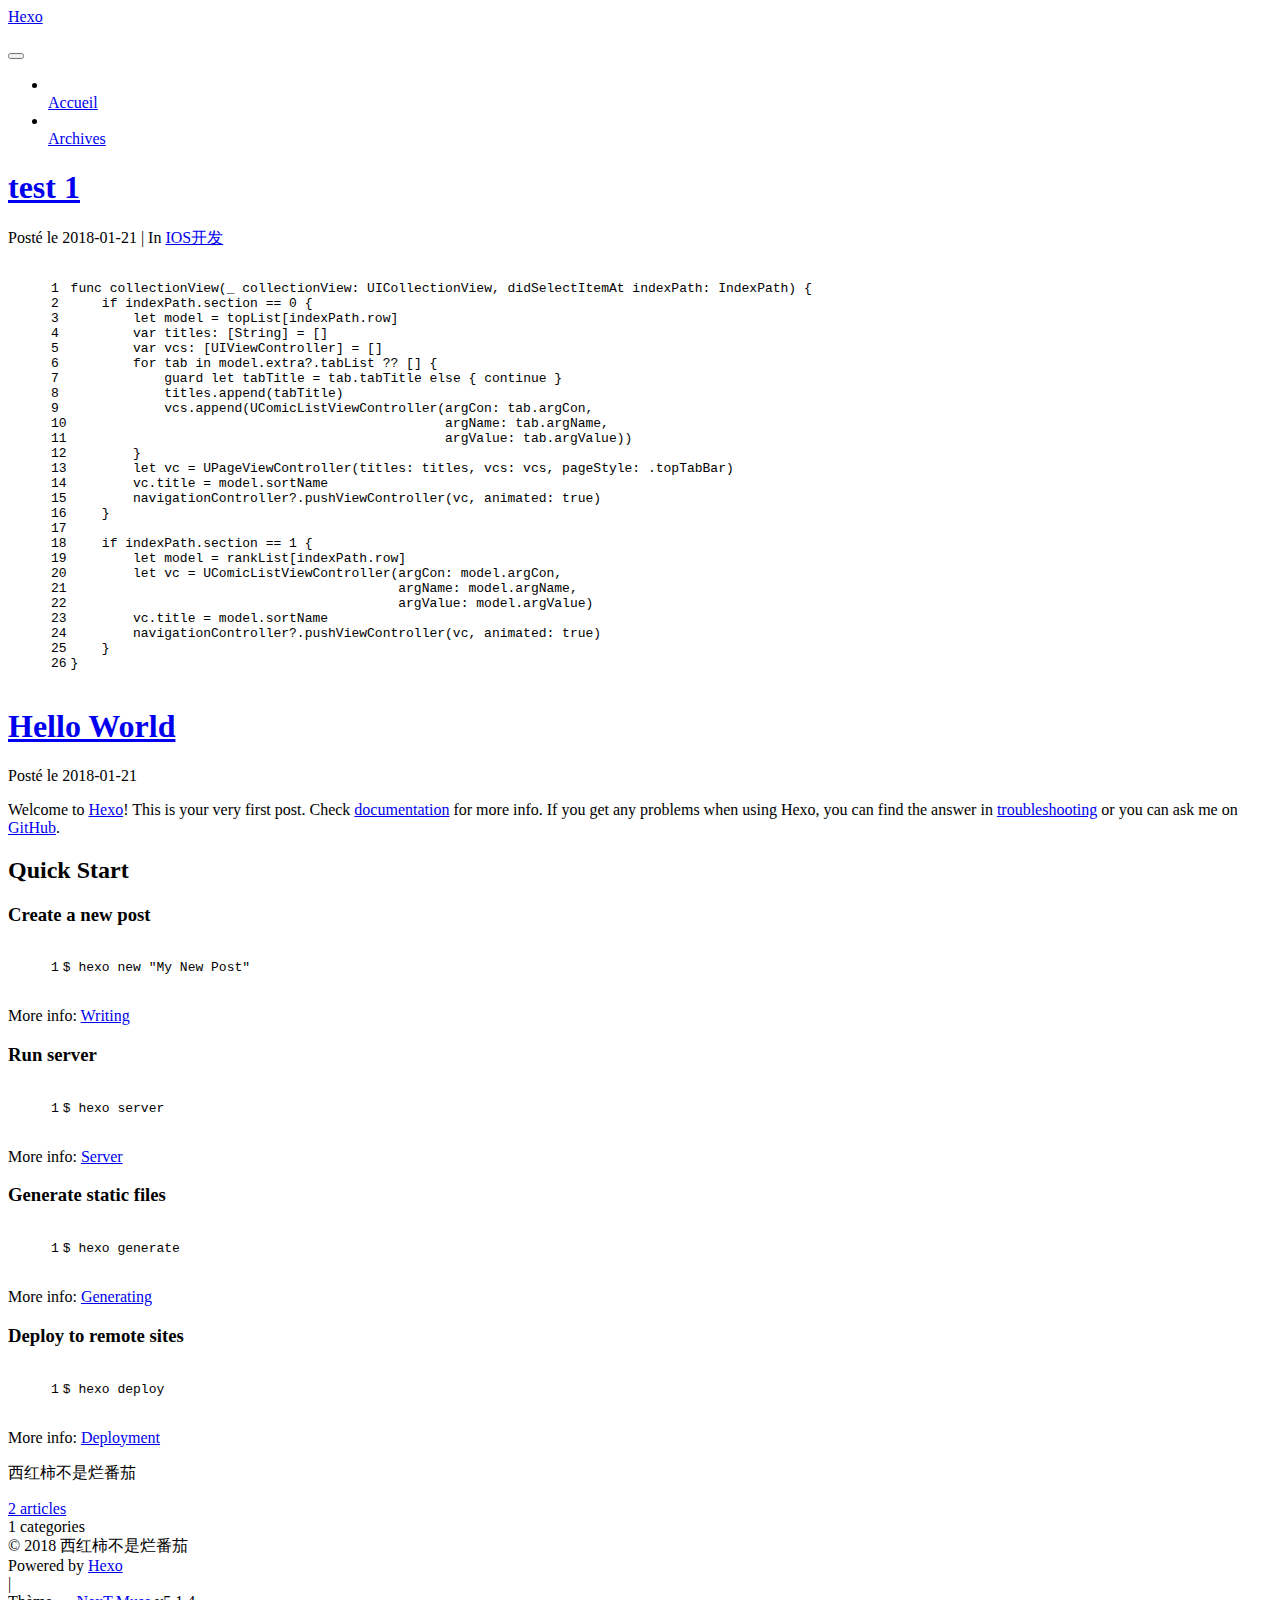
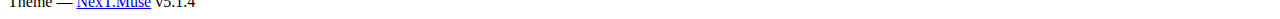
==== commit 9bca7c93: "Site updated: 2018-01-21 12:02:42" ====
--- a/index.html
+++ b/index.html
@@ -181,7 +181,7 @@
             
               <i class="menu-item-icon fa fa-fw fa-home"></i> <br />
             
-            Startseite
+            Accueil
           </a>
         </li>
       
@@ -191,7 +191,7 @@
             
               <i class="menu-item-icon fa fa-fw fa-archive"></i> <br />
             
-            Archiv
+            Archives
           </a>
         </li>
       
@@ -257,7 +257,7 @@
                 <i class="fa fa-calendar-o"></i>
               </span>
               
-                <span class="post-meta-item-text">Veröffentlicht am</span>
+                <span class="post-meta-item-text">Posté le</span>
               
               <time title="Post created" itemprop="dateCreated datePublished" datetime="2018-01-21T03:08:03+08:00">
                 2018-01-21
@@ -278,7 +278,7 @@
                 <i class="fa fa-folder-o"></i>
               </span>
               
-                <span class="post-meta-item-text">in</span>
+                <span class="post-meta-item-text">In</span>
               
               
                 <span itemprop="about" itemscope itemtype="http://schema.org/Thing">
@@ -321,7 +321,7 @@
       
         
           
-            <figure class="highlight plain"><table><tr><td class="gutter"><pre><span class="line">1</span><br><span class="line">2</span><br><span class="line">3</span><br><span class="line">4</span><br><span class="line">5</span><br><span class="line">6</span><br><span class="line">7</span><br><span class="line">8</span><br><span class="line">9</span><br><span class="line">10</span><br><span class="line">11</span><br><span class="line">12</span><br><span class="line">13</span><br><span class="line">14</span><br><span class="line">15</span><br><span class="line">16</span><br><span class="line">17</span><br><span class="line">18</span><br><span class="line">19</span><br><span class="line">20</span><br><span class="line">21</span><br><span class="line">22</span><br><span class="line">23</span><br><span class="line">24</span><br><span class="line">25</span><br><span class="line">26</span><br></pre></td><td class="code"><pre><span class="line">func collectionView(_ collectionView: UICollectionView, didSelectItemAt indexPath: IndexPath) &#123;</span><br><span class="line">    if indexPath.section == 0 &#123;</span><br><span class="line">        let model = topList[indexPath.row]</span><br><span class="line">        var titles: [String] = []</span><br><span class="line">        var vcs: [UIViewController] = []</span><br><span class="line">        for tab in model.extra?.tabList ?? [] &#123;</span><br><span class="line">            guard let tabTitle = tab.tabTitle else &#123; continue &#125;</span><br><span class="line">            titles.append(tabTitle)</span><br><span class="line">            vcs.append(UComicListViewController(argCon: tab.argCon,</span><br><span class="line">                                                argName: tab.argName,</span><br><span class="line">                                                argValue: tab.argValue))</span><br><span class="line">        &#125;</span><br><span class="line">        let vc = UPageViewController(titles: titles, vcs: vcs, pageStyle: .topTabBar)</span><br><span class="line">        vc.title = model.sortName</span><br><span class="line">        navigationController?.pushViewController(vc, animated: true)</span><br><span class="line">    &#125;</span><br><span class="line">    </span><br><span class="line">    if indexPath.section == 1 &#123;</span><br><span class="line">        let model = rankList[indexPath.row]</span><br><span class="line">        let vc = UComicListViewController(argCon: model.argCon,</span><br><span class="line">                                          argName: model.argName,</span><br><span class="line">                                          argValue: model.argValue)</span><br><span class="line">        vc.title = model.sortName</span><br><span class="line">        navigationController?.pushViewController(vc, animated: true)</span><br><span class="line">    &#125;</span><br><span class="line">&#125;</span><br></pre></td></tr></table></figure>
+             <figure class="highlight swift"><table><tr><td class="gutter"><pre><span class="line">1</span><br><span class="line">2</span><br><span class="line">3</span><br><span class="line">4</span><br><span class="line">5</span><br><span class="line">6</span><br><span class="line">7</span><br><span class="line">8</span><br><span class="line">9</span><br><span class="line">10</span><br><span class="line">11</span><br><span class="line">12</span><br><span class="line">13</span><br><span class="line">14</span><br><span class="line">15</span><br><span class="line">16</span><br><span class="line">17</span><br><span class="line">18</span><br><span class="line">19</span><br><span class="line">20</span><br><span class="line">21</span><br><span class="line">22</span><br><span class="line">23</span><br><span class="line">24</span><br><span class="line">25</span><br><span class="line">26</span><br></pre></td><td class="code"><pre><span class="line"><span class="function"><span class="keyword">func</span> <span class="title">collectionView</span><span class="params">(<span class="number">_</span> collectionView: UICollectionView, didSelectItemAt indexPath: IndexPath)</span></span> &#123;</span><br><span class="line">    <span class="keyword">if</span> indexPath.section == <span class="number">0</span> &#123;</span><br><span class="line">        <span class="keyword">let</span> model = topList[indexPath.row]</span><br><span class="line">        <span class="keyword">var</span> titles: [<span class="type">String</span>] = []</span><br><span class="line">        <span class="keyword">var</span> vcs: [<span class="type">UIViewController</span>] = []</span><br><span class="line">        <span class="keyword">for</span> tab <span class="keyword">in</span> model.extra?.tabList ?? [] &#123;</span><br><span class="line">            <span class="keyword">guard</span> <span class="keyword">let</span> tabTitle = tab.tabTitle <span class="keyword">else</span> &#123; <span class="keyword">continue</span> &#125;</span><br><span class="line">            titles.append(tabTitle)</span><br><span class="line">            vcs.append(<span class="type">UComicListViewController</span>(argCon: tab.argCon,</span><br><span class="line">                                                argName: tab.argName,</span><br><span class="line">                                                argValue: tab.argValue))</span><br><span class="line">        &#125;</span><br><span class="line">        <span class="keyword">let</span> vc = <span class="type">UPageViewController</span>(titles: titles, vcs: vcs, pageStyle: .topTabBar)</span><br><span class="line">        vc.title = model.sortName</span><br><span class="line">        navigationController?.pushViewController(vc, animated: <span class="literal">true</span>)</span><br><span class="line">    &#125;</span><br><span class="line">    </span><br><span class="line">    <span class="keyword">if</span> indexPath.section == <span class="number">1</span> &#123;</span><br><span class="line">        <span class="keyword">let</span> model = rankList[indexPath.row]</span><br><span class="line">        <span class="keyword">let</span> vc = <span class="type">UComicListViewController</span>(argCon: model.argCon,</span><br><span class="line">                                          argName: model.argName,</span><br><span class="line">                                          argValue: model.argValue)</span><br><span class="line">        vc.title = model.sortName</span><br><span class="line">        navigationController?.pushViewController(vc, animated: <span class="literal">true</span>)</span><br><span class="line">    &#125;</span><br><span class="line">&#125;</span><br></pre></td></tr></table></figure>
           
         
       
@@ -398,7 +398,7 @@
                 <i class="fa fa-calendar-o"></i>
               </span>
               
-                <span class="post-meta-item-text">Veröffentlicht am</span>
+                <span class="post-meta-item-text">Posté le</span>
               
               <time title="Post created" itemprop="dateCreated datePublished" datetime="2018-01-21T02:37:16+08:00">
                 2018-01-21
@@ -531,7 +531,7 @@
                 <a href="/archives/">
               
                   <span class="site-state-item-count">2</span>
-                  <span class="site-state-item-name">Artikel</span>
+                  <span class="site-state-item-name">articles</span>
                 </a>
               </div>
             
@@ -542,7 +542,7 @@
               <div class="site-state-item site-state-categories">
                 
                   <span class="site-state-item-count">1</span>
-                  <span class="site-state-item-name">Kategorien</span>
+                  <span class="site-state-item-name">categories</span>
                 
               </div>
             
@@ -590,7 +590,7 @@
 </div>
 
 
-  <div class="powered-by">Erstellt mit  <a class="theme-link" target="_blank" href="https://hexo.io">Hexo</a></div>
+  <div class="powered-by">Powered by <a class="theme-link" target="_blank" href="https://hexo.io">Hexo</a></div>
 
 
 
@@ -598,7 +598,7 @@
 
 
 
-  <div class="theme-info">Theme &mdash; <a class="theme-link" target="_blank" href="https://github.com/iissnan/hexo-theme-next">NexT.Muse</a> v5.1.4</div>
+  <div class="theme-info">Thème &mdash; <a class="theme-link" target="_blank" href="https://github.com/iissnan/hexo-theme-next">NexT.Muse</a> v5.1.4</div>
 
 
 
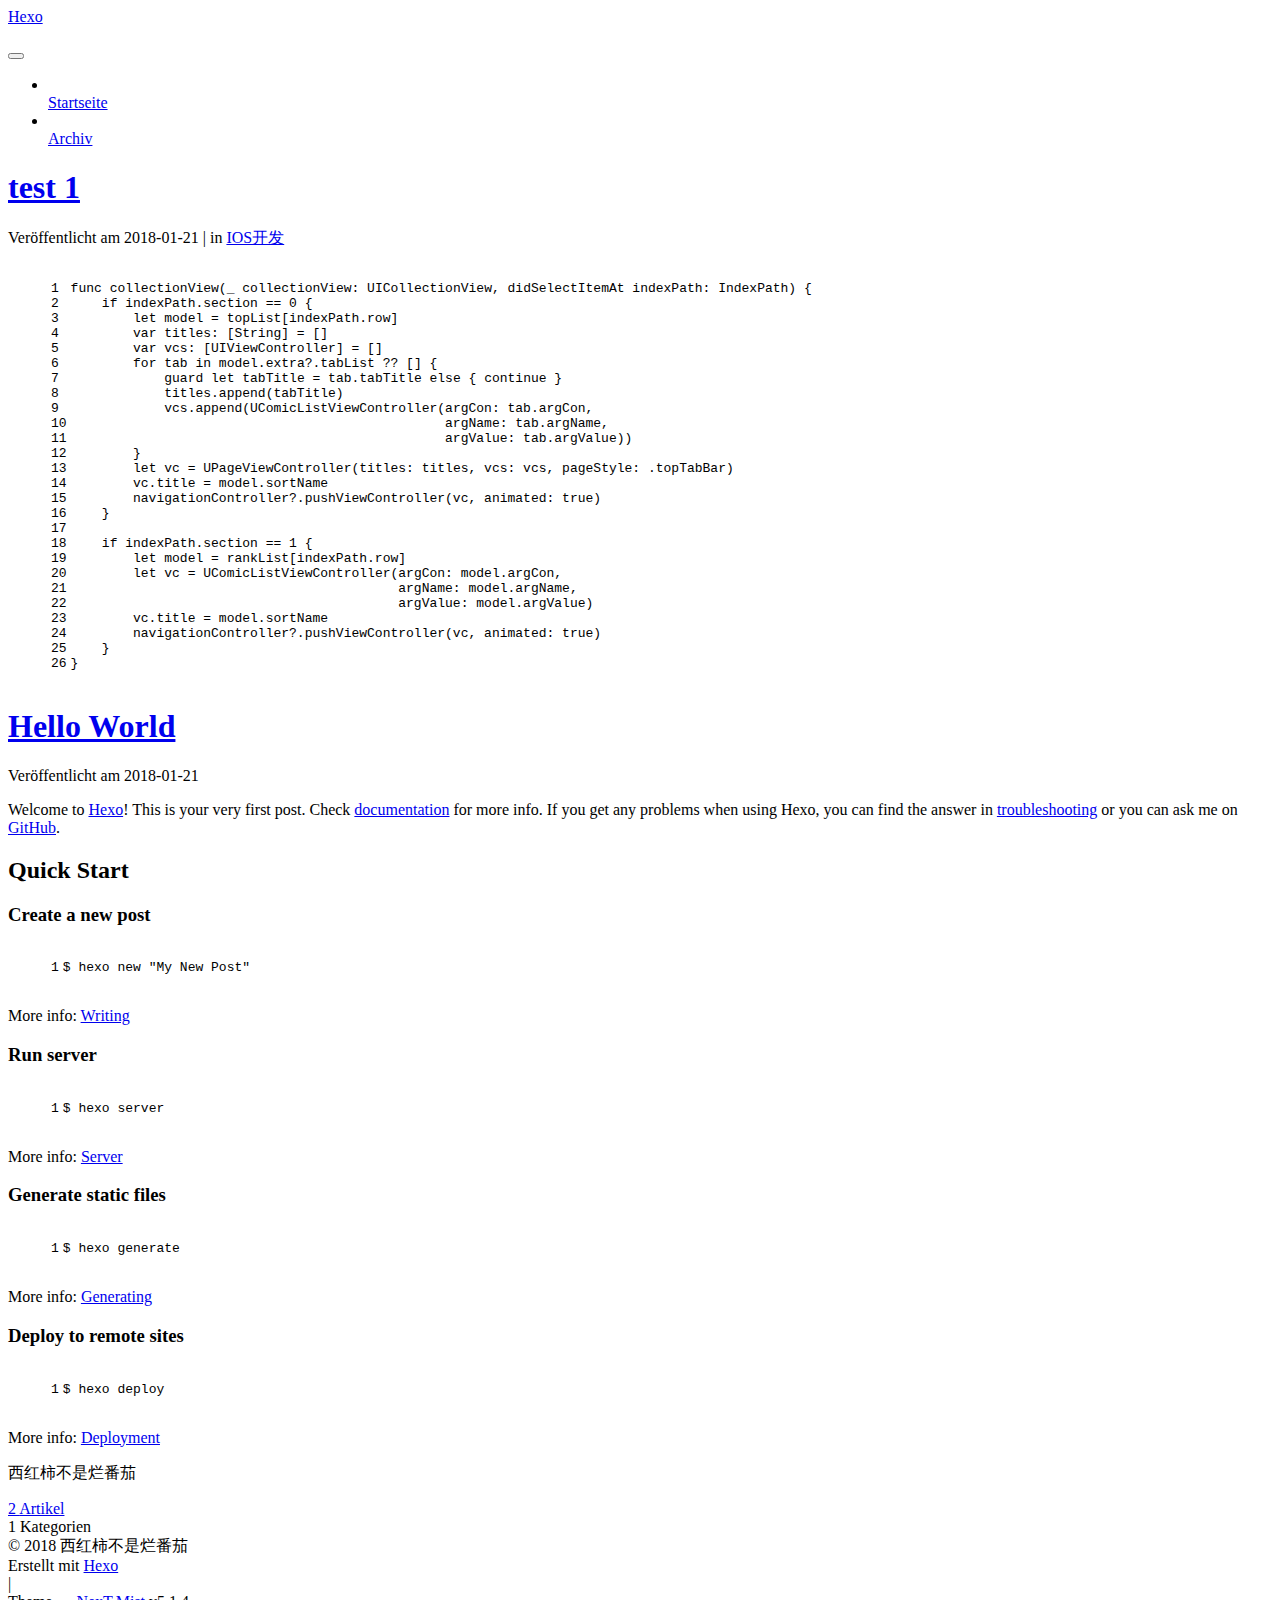
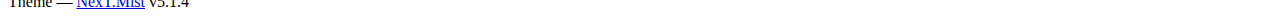
==== commit 0b45b77d: "Site updated: 2018-01-21 12:19:50" ====
--- a/index.html
+++ b/index.html
@@ -5,7 +5,7 @@
   
 
 
-<html class="theme-next muse use-motion" lang="">
+<html class="theme-next mist use-motion" lang="">
 <head>
   <meta charset="UTF-8"/>
 <meta http-equiv="X-UA-Compatible" content="IE=edge" />
@@ -92,7 +92,7 @@
   var NexT = window.NexT || {};
   var CONFIG = {
     root: '/',
-    scheme: 'Muse',
+    scheme: 'Mist',
     version: '5.1.4',
     sidebar: {"position":"left","display":"post","offset":12,"b2t":false,"scrollpercent":false,"onmobile":false},
     fancybox: true,
@@ -181,7 +181,7 @@
             
               <i class="menu-item-icon fa fa-fw fa-home"></i> <br />
             
-            Accueil
+            Startseite
           </a>
         </li>
       
@@ -191,7 +191,7 @@
             
               <i class="menu-item-icon fa fa-fw fa-archive"></i> <br />
             
-            Archives
+            Archiv
           </a>
         </li>
       
@@ -257,7 +257,7 @@
                 <i class="fa fa-calendar-o"></i>
               </span>
               
-                <span class="post-meta-item-text">Posté le</span>
+                <span class="post-meta-item-text">Veröffentlicht am</span>
               
               <time title="Post created" itemprop="dateCreated datePublished" datetime="2018-01-21T03:08:03+08:00">
                 2018-01-21
@@ -278,7 +278,7 @@
                 <i class="fa fa-folder-o"></i>
               </span>
               
-                <span class="post-meta-item-text">In</span>
+                <span class="post-meta-item-text">in</span>
               
               
                 <span itemprop="about" itemscope itemtype="http://schema.org/Thing">
@@ -398,7 +398,7 @@
                 <i class="fa fa-calendar-o"></i>
               </span>
               
-                <span class="post-meta-item-text">Posté le</span>
+                <span class="post-meta-item-text">Veröffentlicht am</span>
               
               <time title="Post created" itemprop="dateCreated datePublished" datetime="2018-01-21T02:37:16+08:00">
                 2018-01-21
@@ -531,7 +531,7 @@
                 <a href="/archives/">
               
                   <span class="site-state-item-count">2</span>
-                  <span class="site-state-item-name">articles</span>
+                  <span class="site-state-item-name">Artikel</span>
                 </a>
               </div>
             
@@ -542,7 +542,7 @@
               <div class="site-state-item site-state-categories">
                 
                   <span class="site-state-item-count">1</span>
-                  <span class="site-state-item-name">categories</span>
+                  <span class="site-state-item-name">Kategorien</span>
                 
               </div>
             
@@ -590,7 +590,7 @@
 </div>
 
 
-  <div class="powered-by">Powered by <a class="theme-link" target="_blank" href="https://hexo.io">Hexo</a></div>
+  <div class="powered-by">Erstellt mit  <a class="theme-link" target="_blank" href="https://hexo.io">Hexo</a></div>
 
 
 
@@ -598,7 +598,7 @@
 
 
 
-  <div class="theme-info">Thème &mdash; <a class="theme-link" target="_blank" href="https://github.com/iissnan/hexo-theme-next">NexT.Muse</a> v5.1.4</div>
+  <div class="theme-info">Theme &mdash; <a class="theme-link" target="_blank" href="https://github.com/iissnan/hexo-theme-next">NexT.Mist</a> v5.1.4</div>
 
 
 
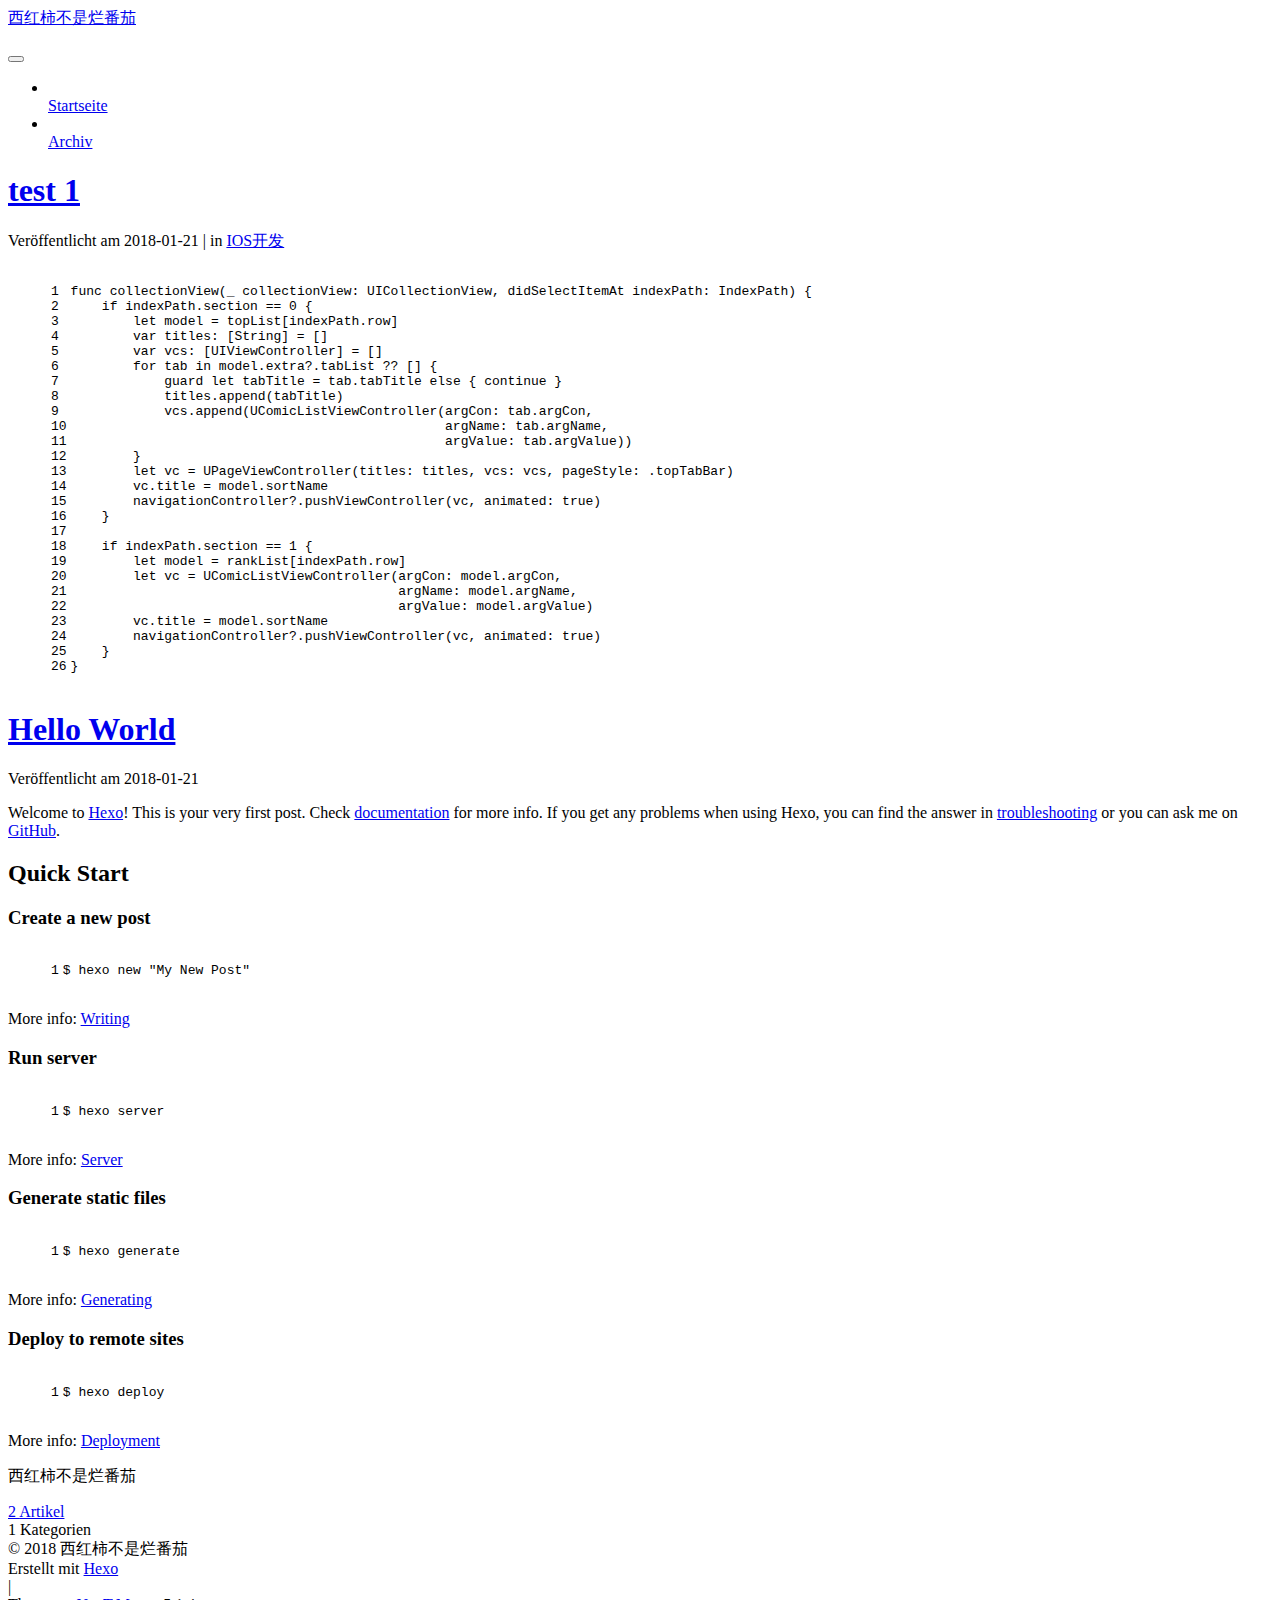
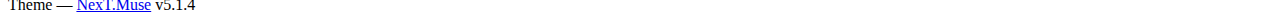
==== commit 0d566c4c: "Site updated: 2018-01-21 12:22:18" ====
--- a/index.html
+++ b/index.html
@@ -5,7 +5,7 @@
   
 
 
-<html class="theme-next mist use-motion" lang="">
+<html class="theme-next muse use-motion" lang="">
 <head>
   <meta charset="UTF-8"/>
 <meta http-equiv="X-UA-Compatible" content="IE=edge" />
@@ -80,11 +80,11 @@
 
 
 <meta property="og:type" content="website">
-<meta property="og:title" content="Hexo">
+<meta property="og:title" content="西红柿不是烂番茄">
 <meta property="og:url" content="http://yoursite.com/index.html">
-<meta property="og:site_name" content="Hexo">
+<meta property="og:site_name" content="西红柿不是烂番茄">
 <meta name="twitter:card" content="summary">
-<meta name="twitter:title" content="Hexo">
+<meta name="twitter:title" content="西红柿不是烂番茄">
 
 
 
@@ -92,7 +92,7 @@
   var NexT = window.NexT || {};
   var CONFIG = {
     root: '/',
-    scheme: 'Mist',
+    scheme: 'Muse',
     version: '5.1.4',
     sidebar: {"position":"left","display":"post","offset":12,"b2t":false,"scrollpercent":false,"onmobile":false},
     fancybox: true,
@@ -120,7 +120,7 @@
 
 
 
-  <title>Hexo</title>
+  <title>西红柿不是烂番茄</title>
   
 
 
@@ -151,7 +151,7 @@
     <div class="custom-logo-site-title">
       <a href="/"  class="brand" rel="start">
         <span class="logo-line-before"><i></i></span>
-        <span class="site-title">Hexo</span>
+        <span class="site-title">西红柿不是烂番茄</span>
         <span class="logo-line-after"><i></i></span>
       </a>
     </div>
@@ -237,7 +237,7 @@
     </span>
 
     <span hidden itemprop="publisher" itemscope itemtype="http://schema.org/Organization">
-      <meta itemprop="name" content="Hexo">
+      <meta itemprop="name" content="西红柿不是烂番茄">
     </span>
 
     
@@ -378,7 +378,7 @@
     </span>
 
     <span hidden itemprop="publisher" itemscope itemtype="http://schema.org/Organization">
-      <meta itemprop="name" content="Hexo">
+      <meta itemprop="name" content="西红柿不是烂番茄">
     </span>
 
     
@@ -598,7 +598,7 @@
 
 
 
-  <div class="theme-info">Theme &mdash; <a class="theme-link" target="_blank" href="https://github.com/iissnan/hexo-theme-next">NexT.Mist</a> v5.1.4</div>
+  <div class="theme-info">Theme &mdash; <a class="theme-link" target="_blank" href="https://github.com/iissnan/hexo-theme-next">NexT.Muse</a> v5.1.4</div>
 
 
 
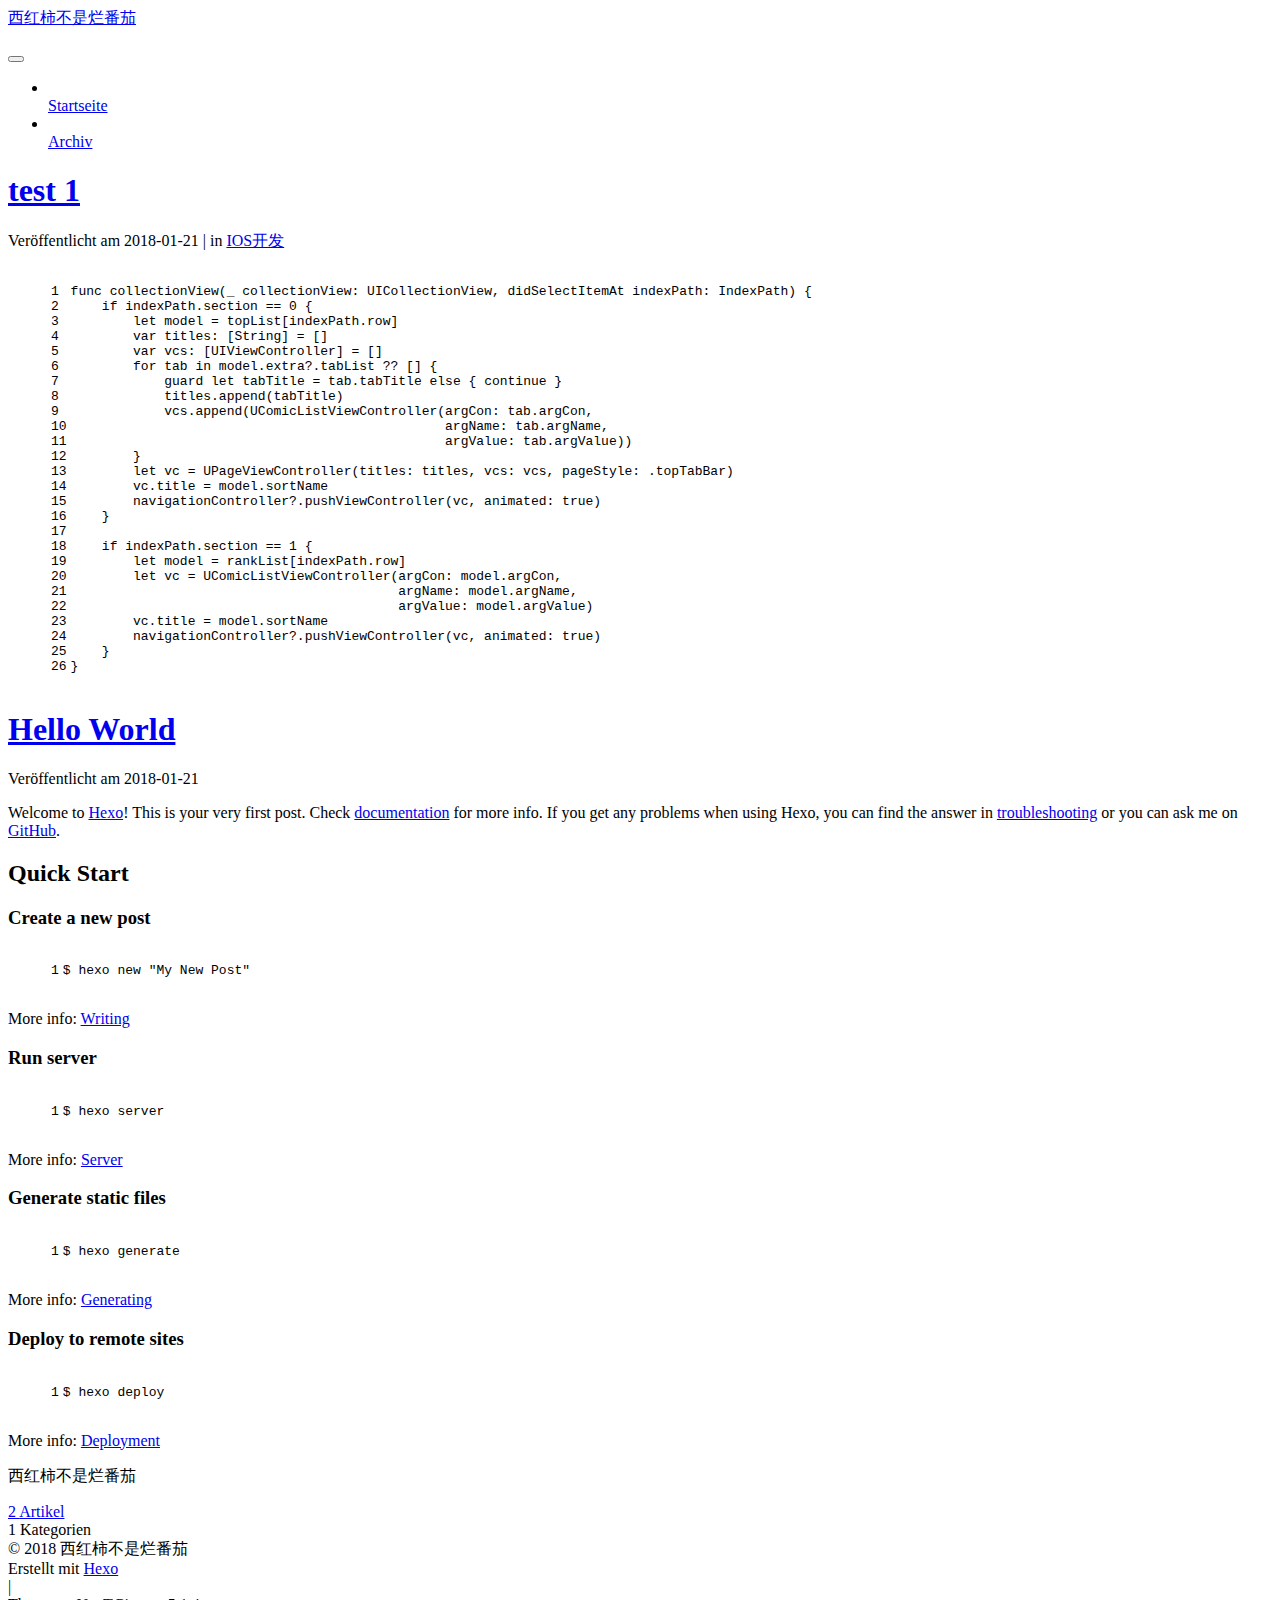
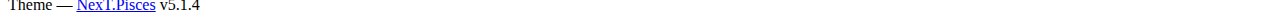
==== commit c7444a77: "Site updated: 2018-01-21 12:50:04" ====
--- a/index.html
+++ b/index.html
@@ -5,7 +5,7 @@
   
 
 
-<html class="theme-next muse use-motion" lang="">
+<html class="theme-next pisces use-motion" lang="">
 <head>
   <meta charset="UTF-8"/>
 <meta http-equiv="X-UA-Compatible" content="IE=edge" />
@@ -92,7 +92,7 @@
   var NexT = window.NexT || {};
   var CONFIG = {
     root: '/',
-    scheme: 'Muse',
+    scheme: 'Pisces',
     version: '5.1.4',
     sidebar: {"position":"left","display":"post","offset":12,"b2t":false,"scrollpercent":false,"onmobile":false},
     fancybox: true,
@@ -598,7 +598,7 @@
 
 
 
-  <div class="theme-info">Theme &mdash; <a class="theme-link" target="_blank" href="https://github.com/iissnan/hexo-theme-next">NexT.Muse</a> v5.1.4</div>
+  <div class="theme-info">Theme &mdash; <a class="theme-link" target="_blank" href="https://github.com/iissnan/hexo-theme-next">NexT.Pisces</a> v5.1.4</div>
 
 
 
@@ -698,6 +698,13 @@
   
   
 
+
+  <script type="text/javascript" src="/js/src/affix.js?v=5.1.4"></script>
+
+  <script type="text/javascript" src="/js/src/schemes/pisces.js?v=5.1.4"></script>
+
+
+
   
 
   
